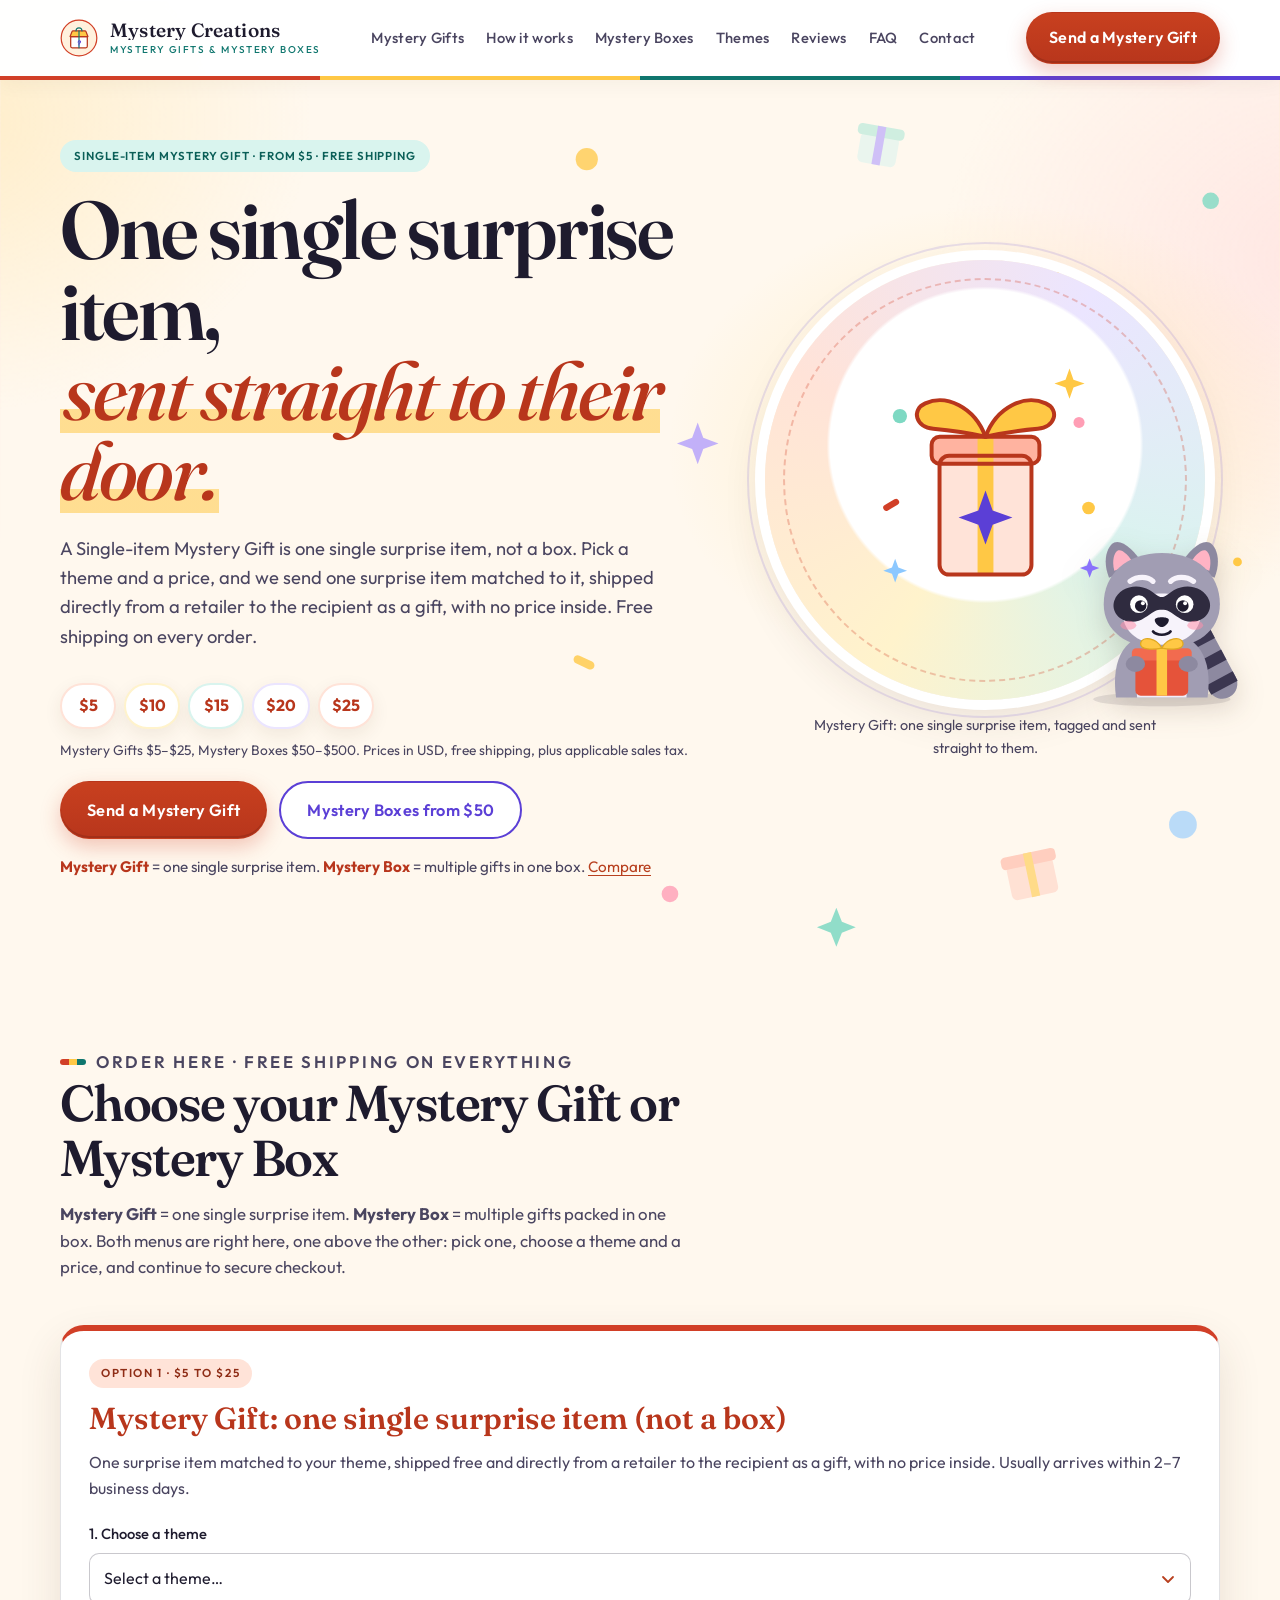
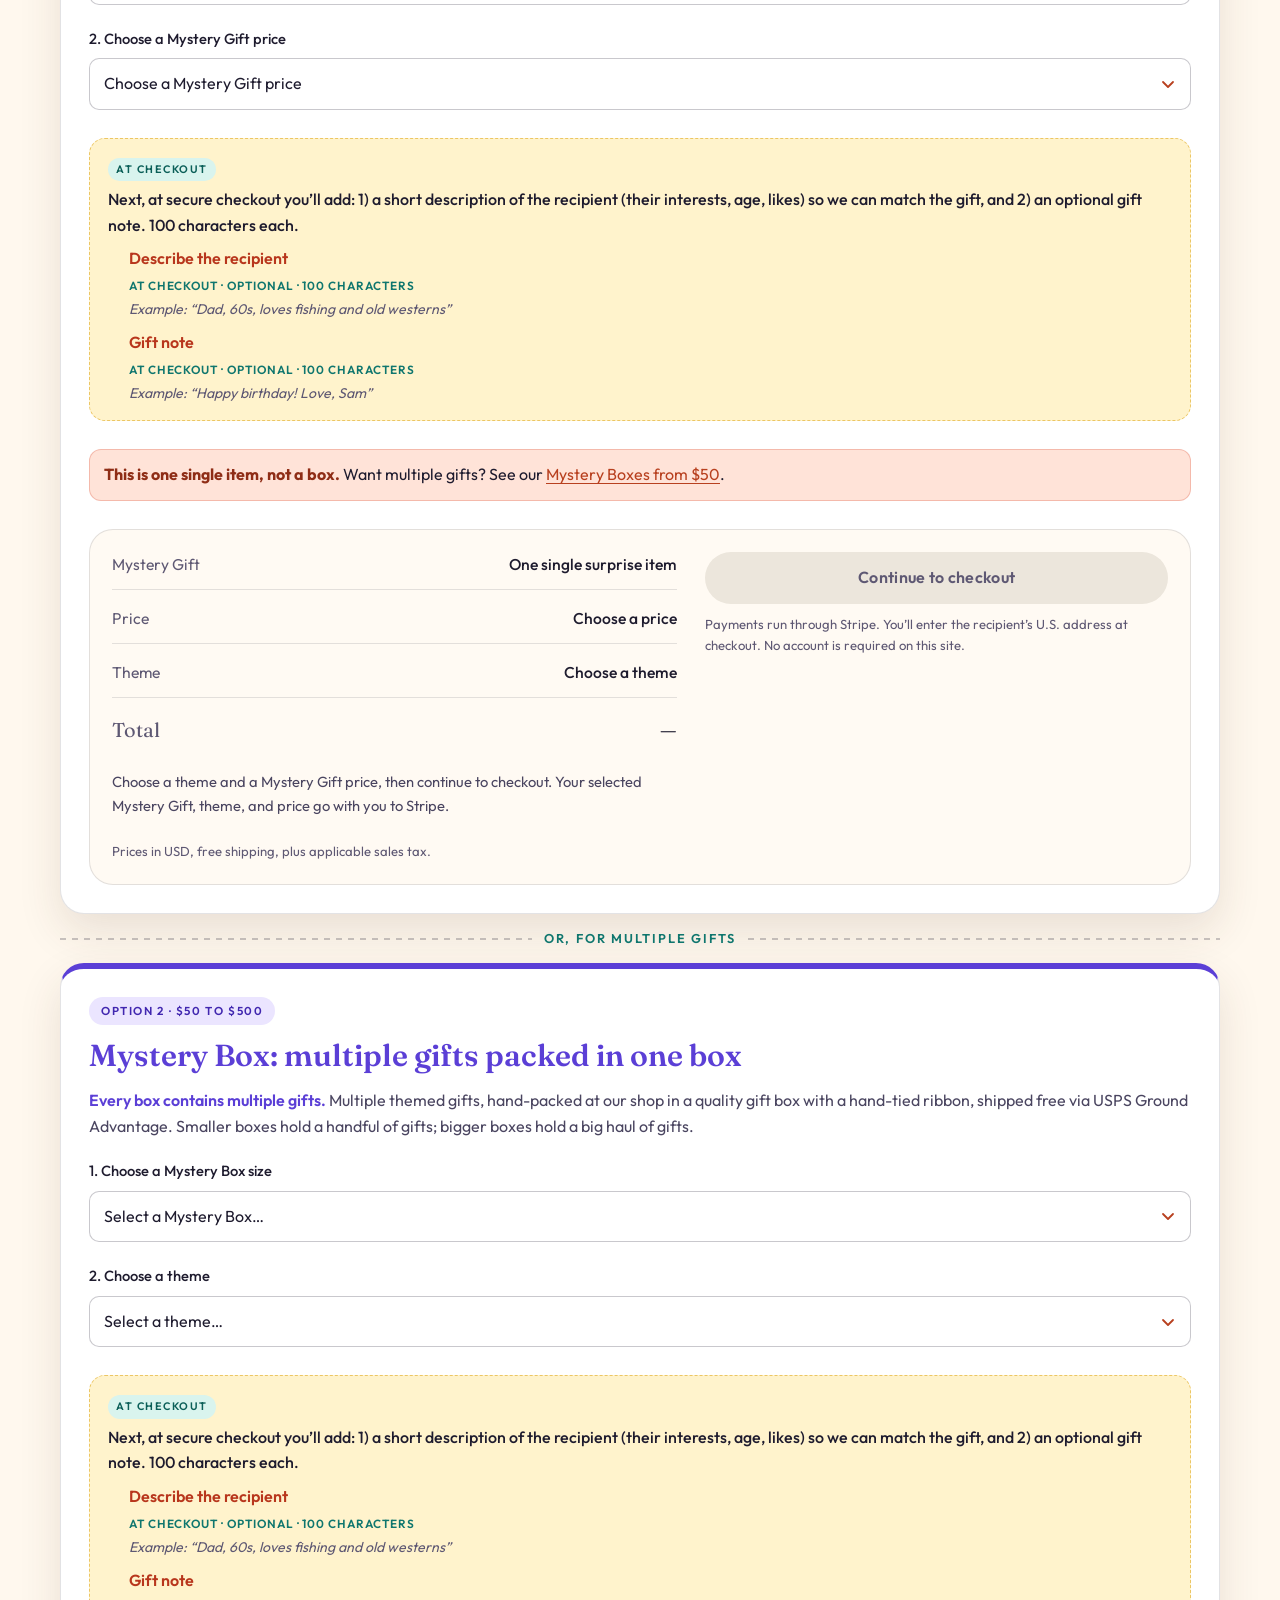
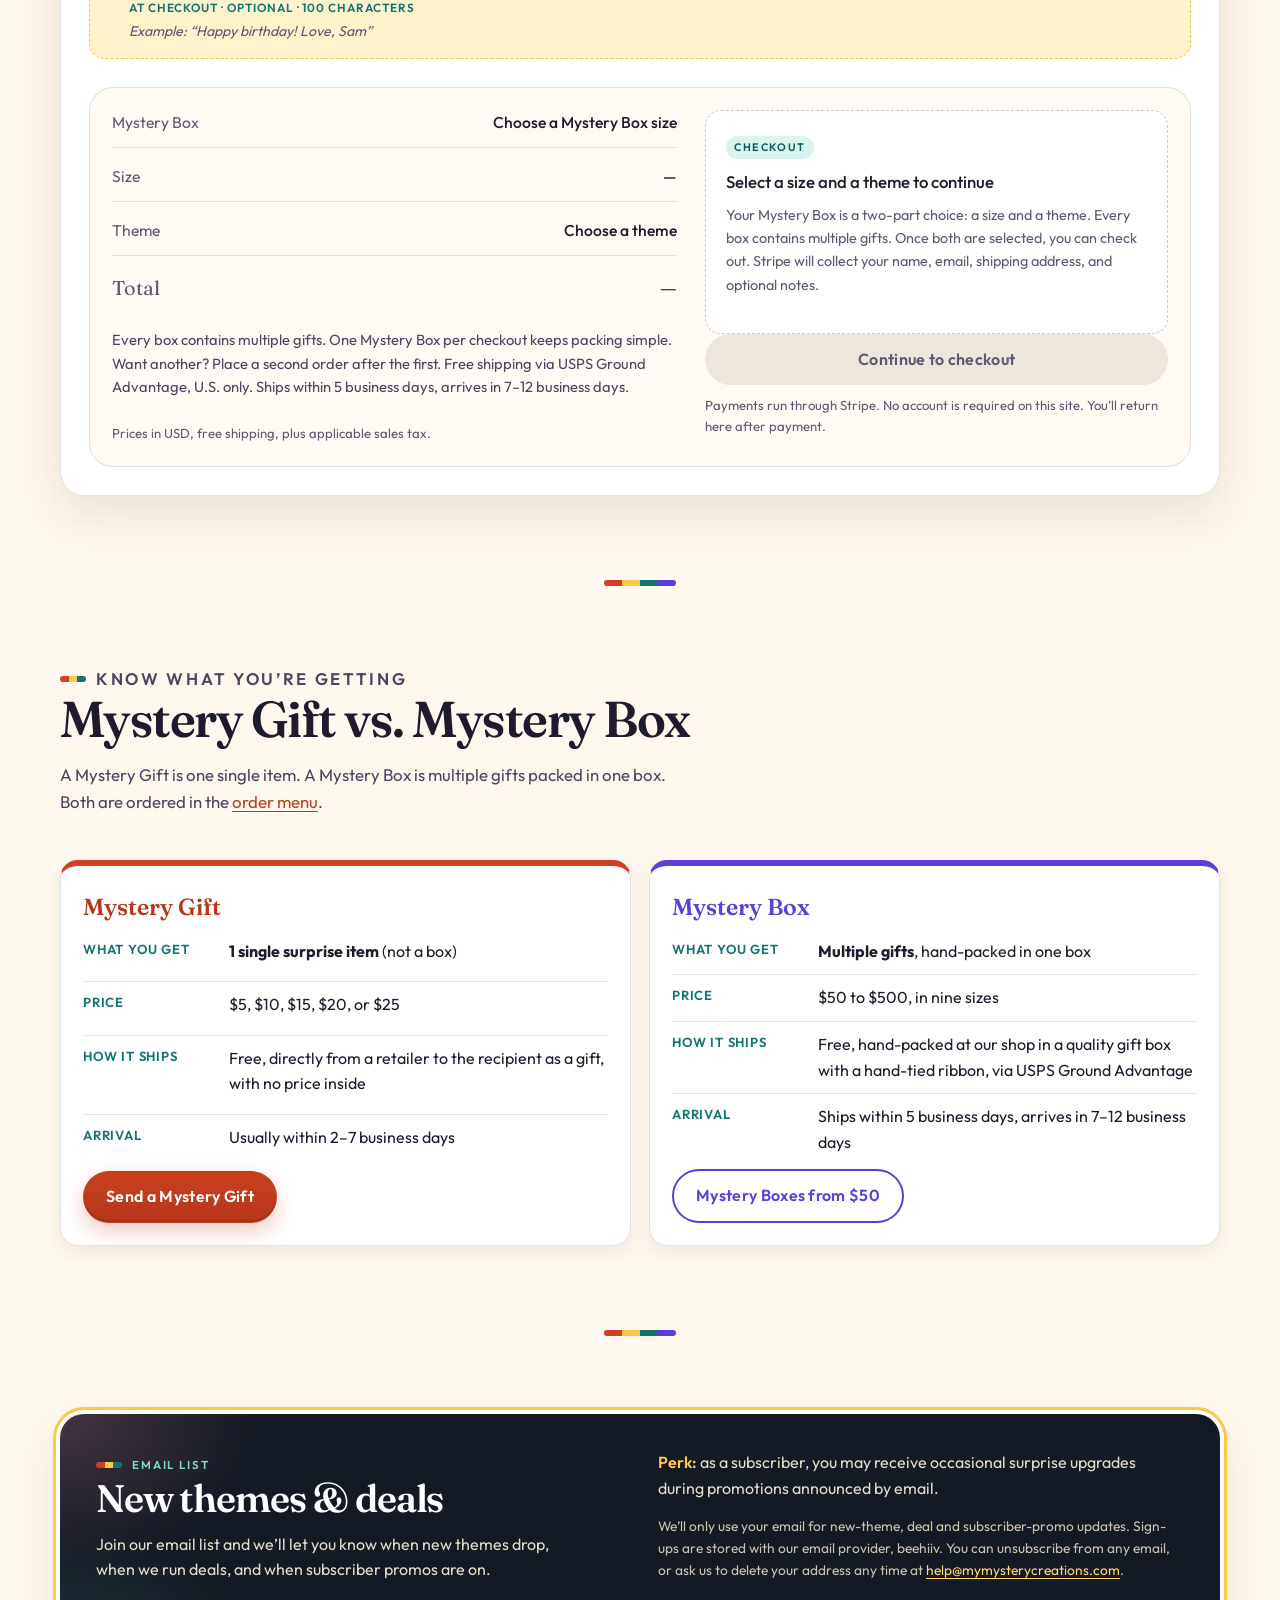
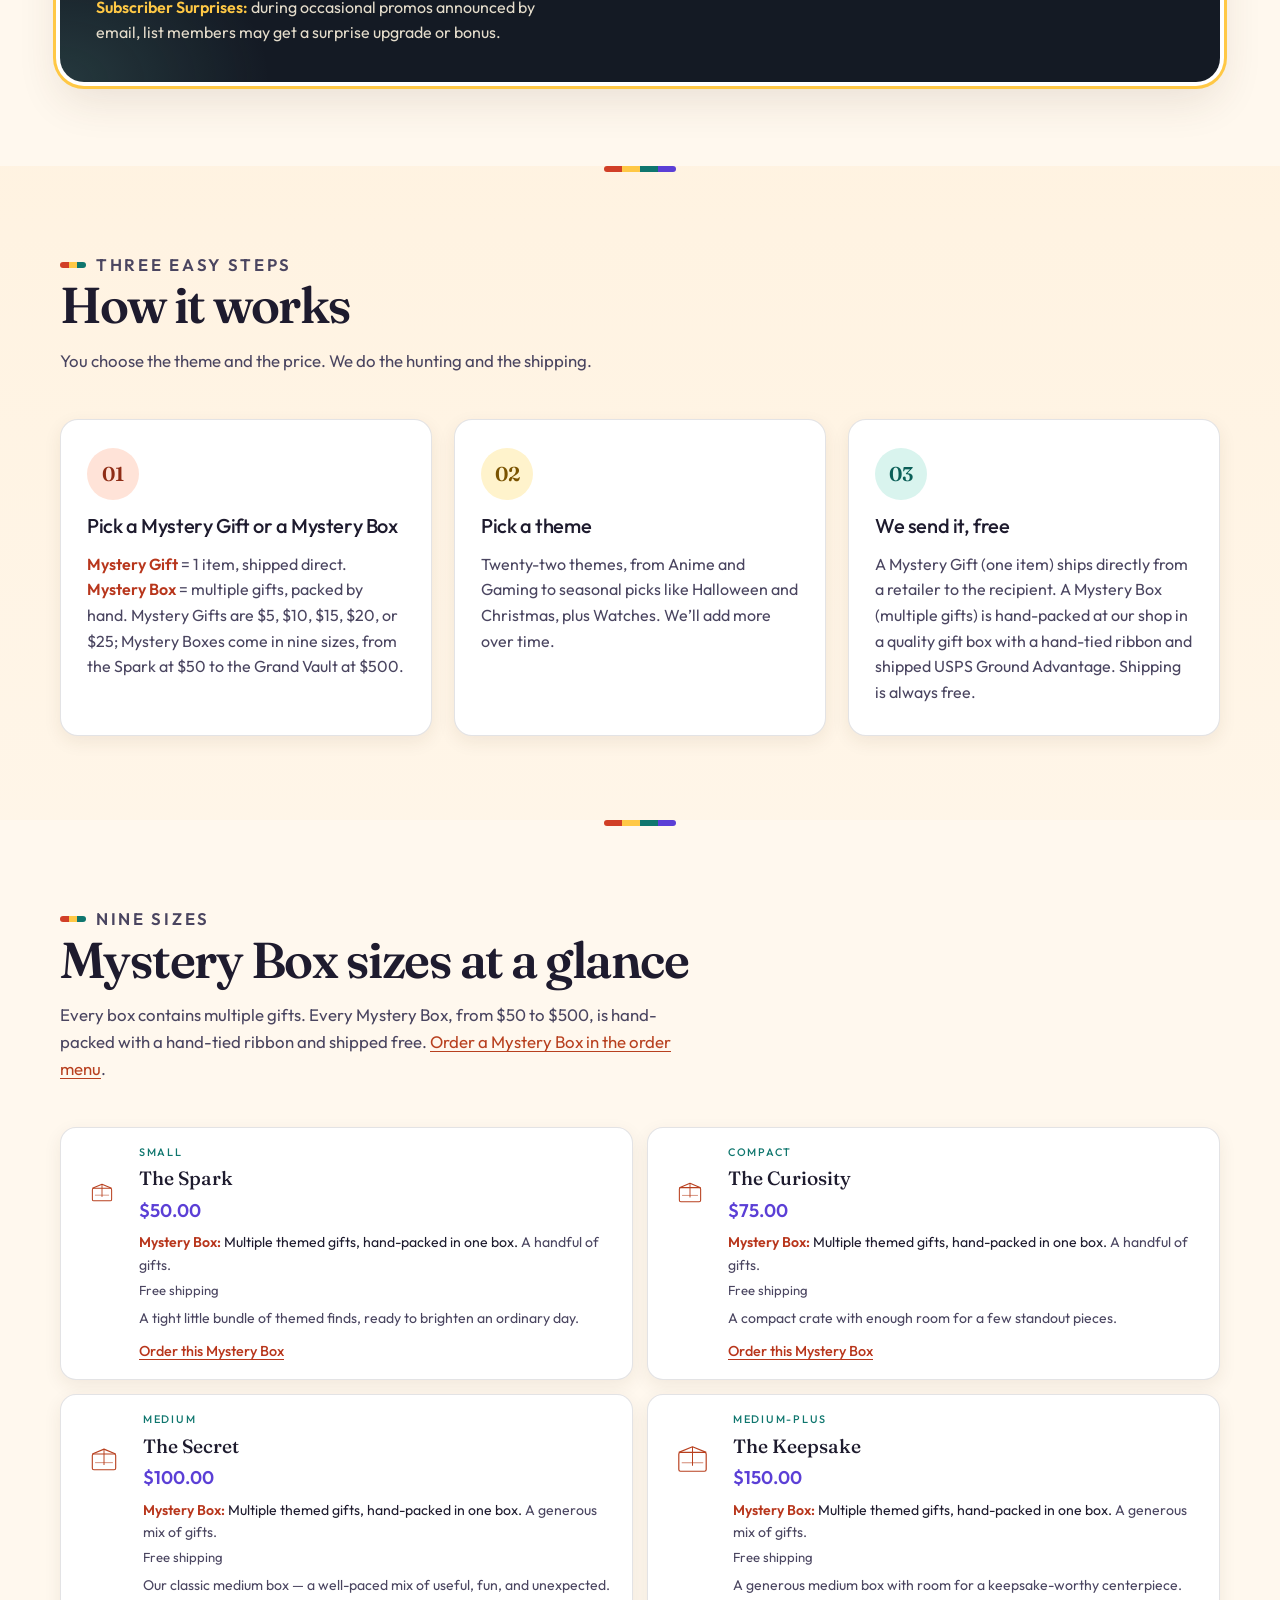
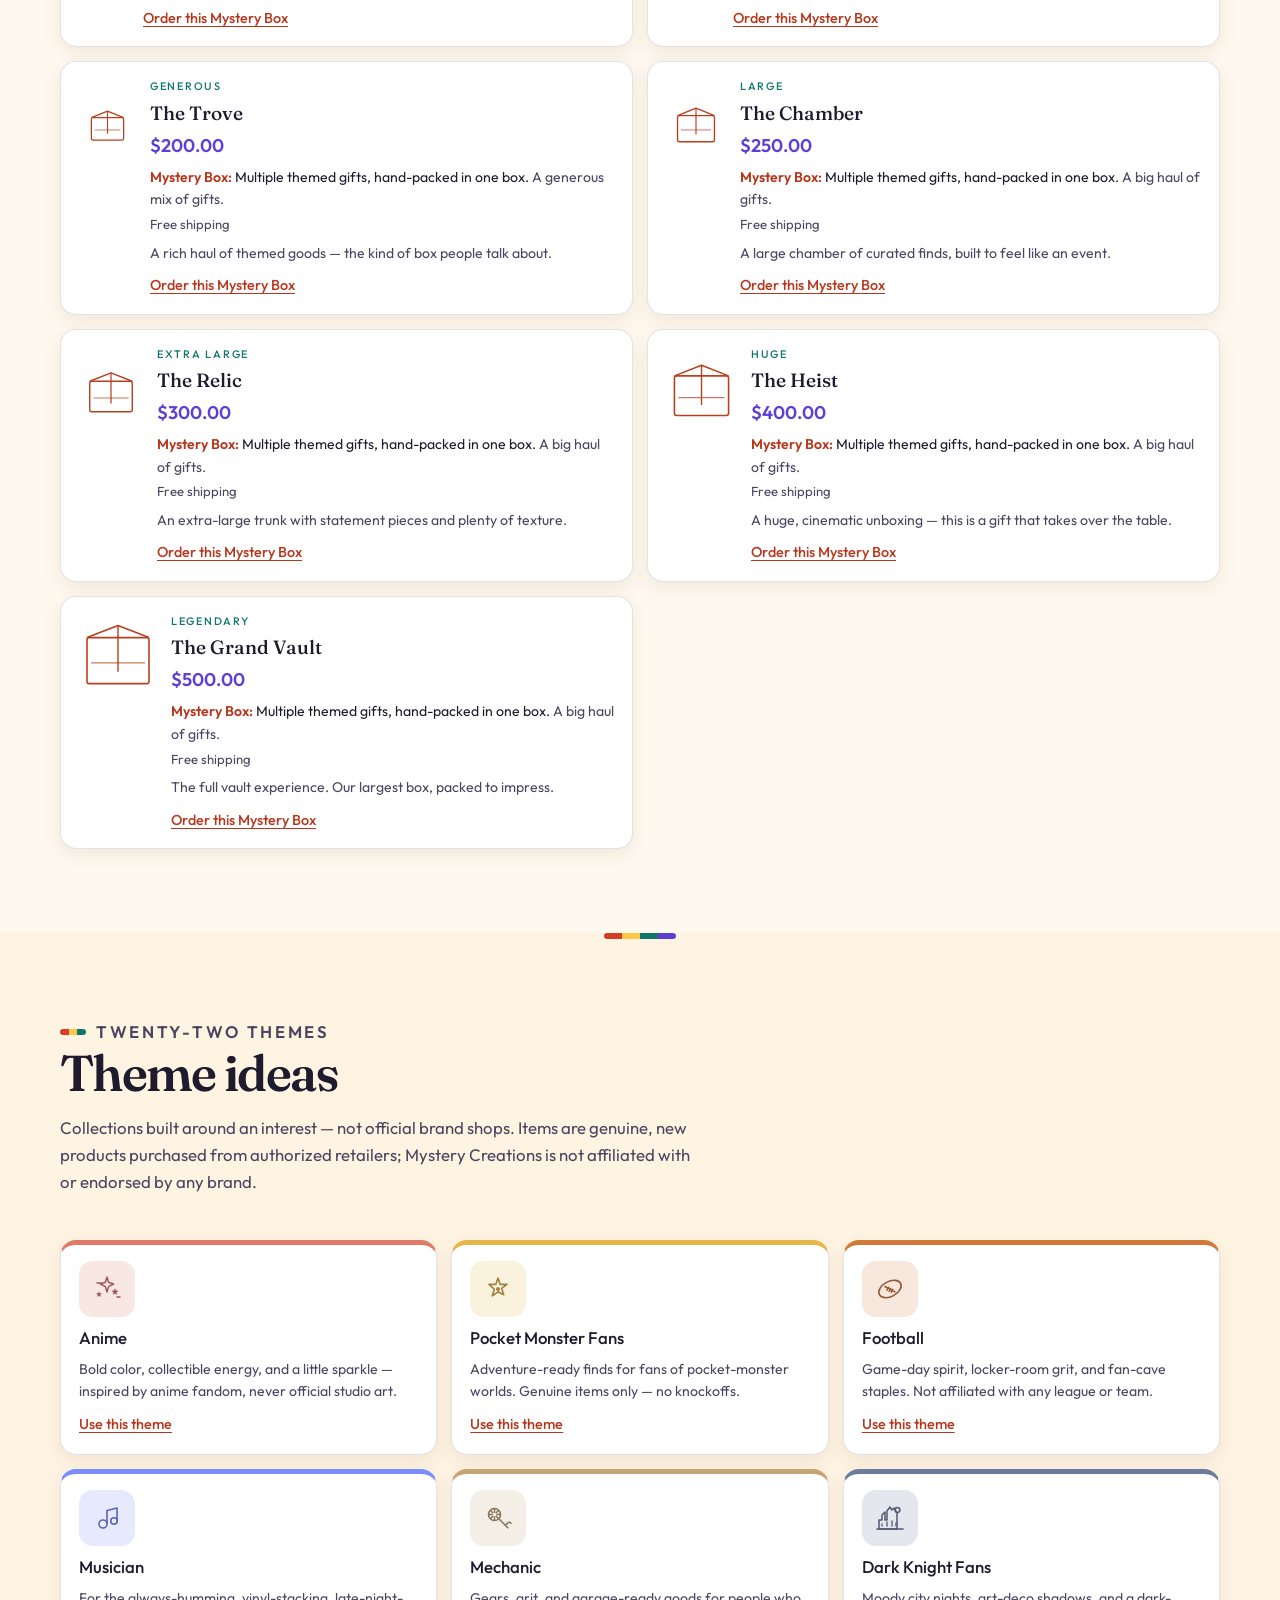
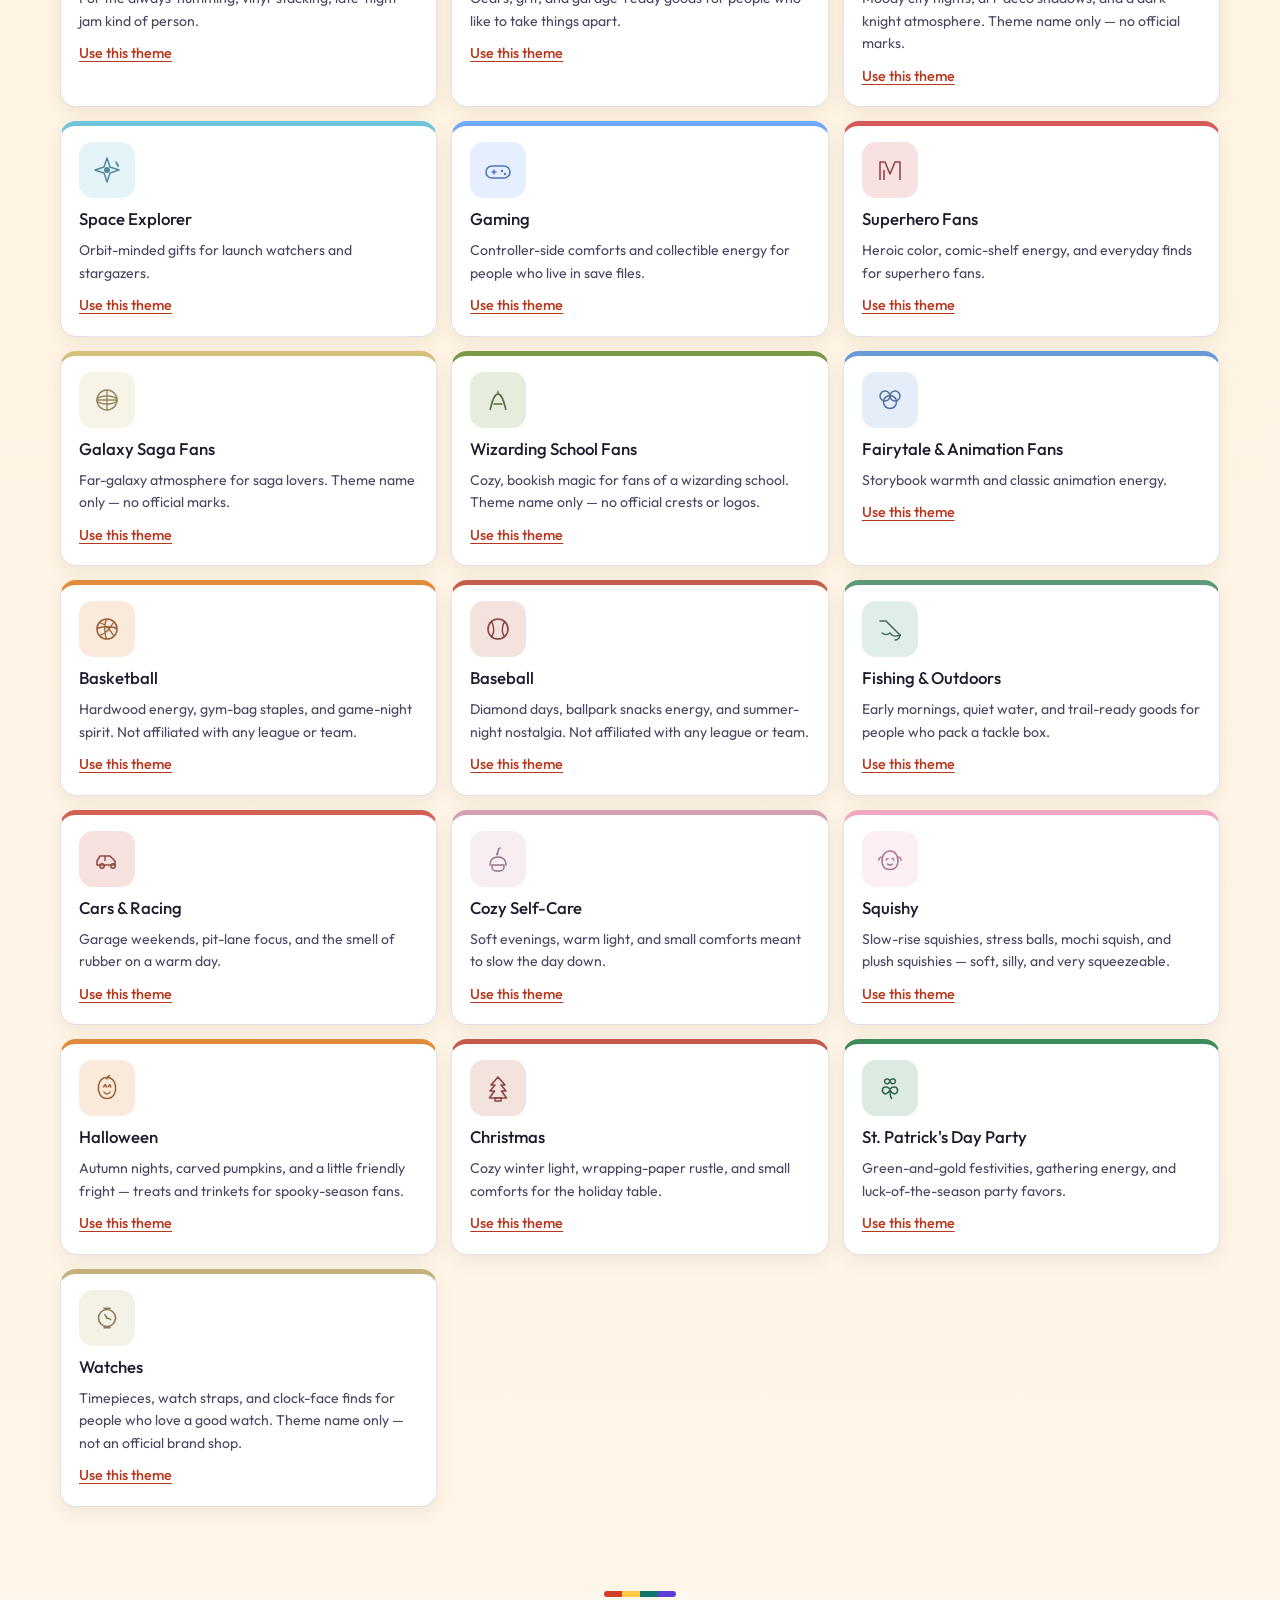
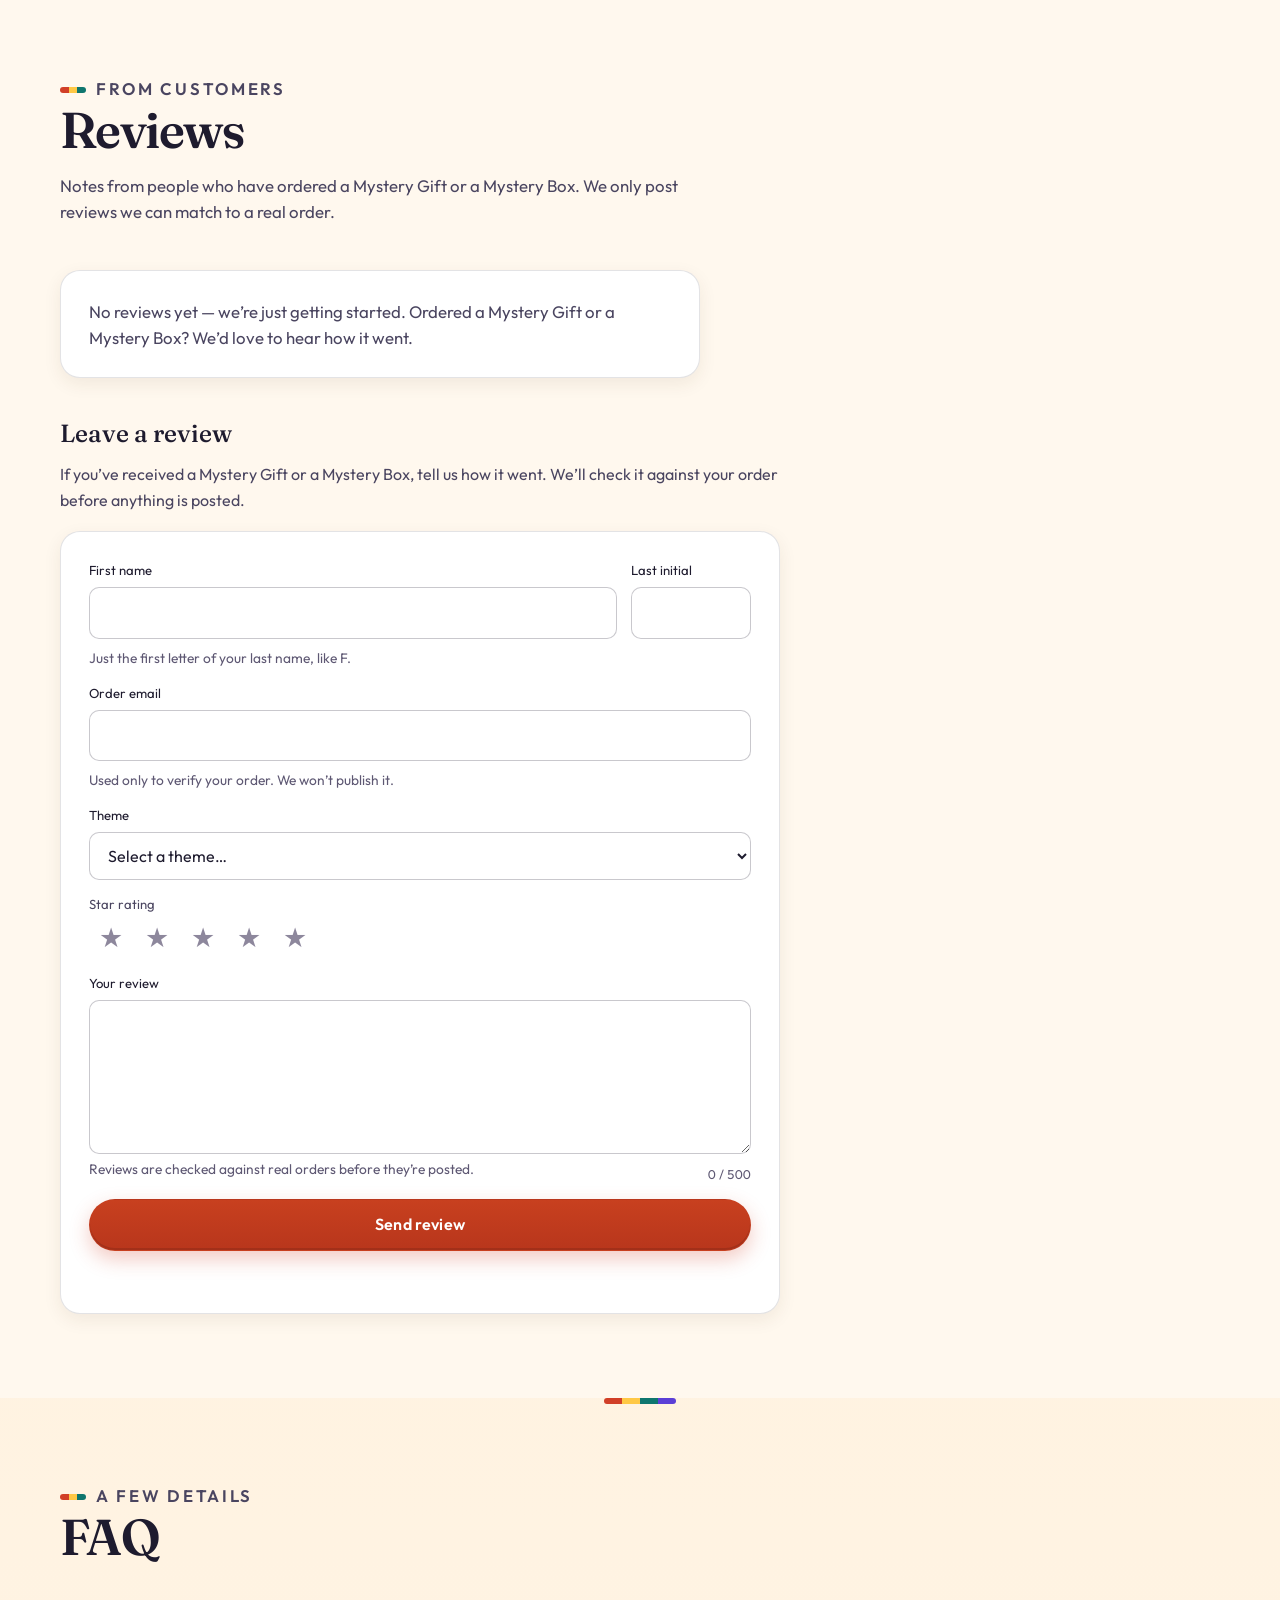
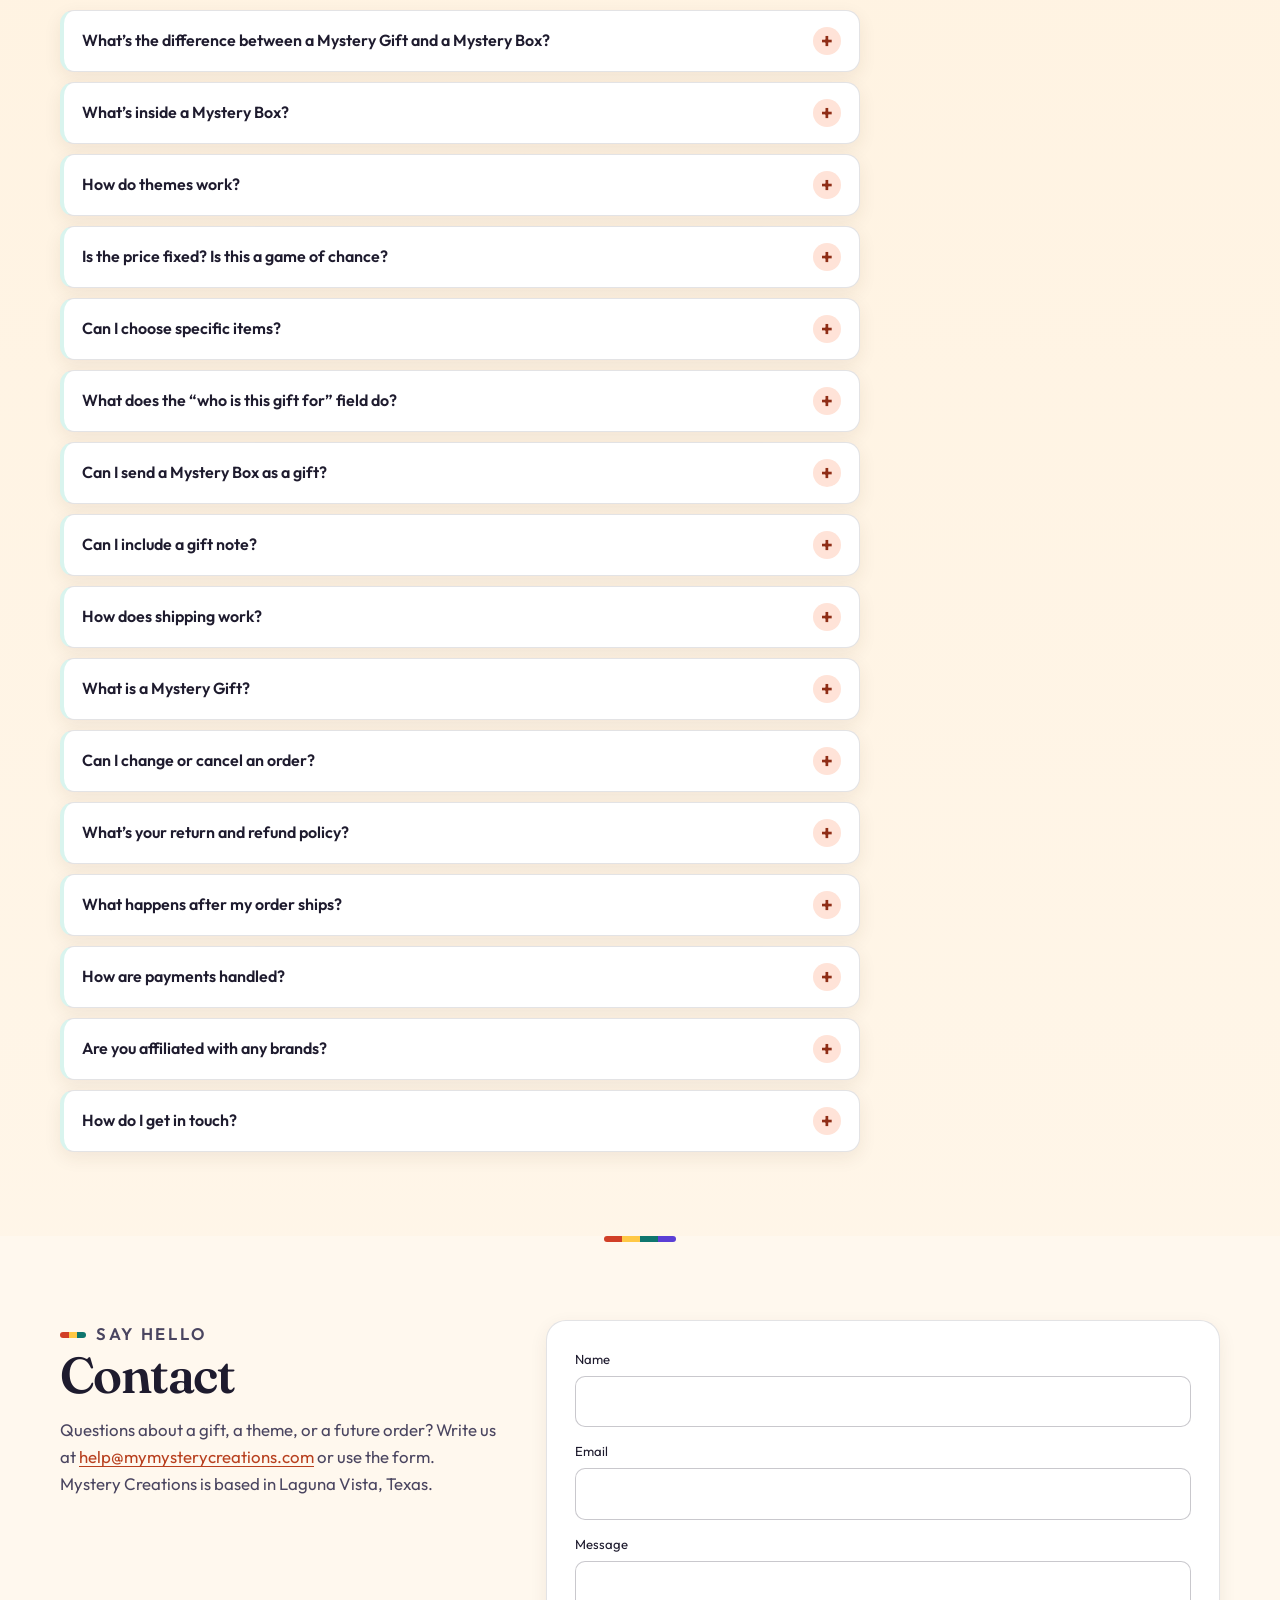
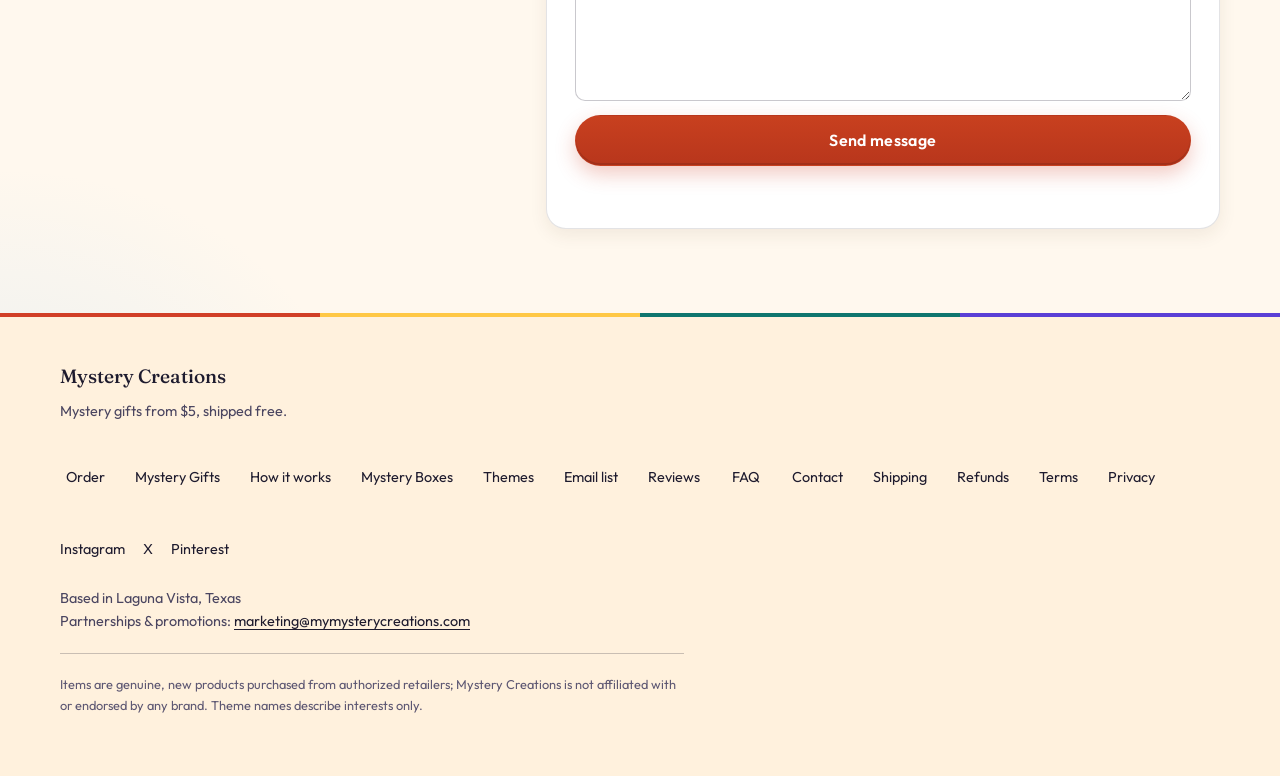
==== index.html @ e2d30a7e "v14: bright, friendly redesign Co-authored-by: OffWorldMechanic <OffWorldMechanic@users.noreply.gith" ====
<!DOCTYPE html>
<html lang="en" data-page-title="{name} — Mystery Gifts &amp; Themed Mystery Boxes">
<head>
  <meta charset="utf-8">
  <meta name="viewport" content="width=device-width, initial-scale=1, viewport-fit=cover">
  <meta name="theme-color" content="#fff8ee">
  <meta name="color-scheme" content="light">
  <meta name="apple-mobile-web-app-capable" content="yes">
  <meta name="apple-mobile-web-app-status-bar-style" content="default">
  <link rel="apple-touch-icon" href="img/apple-touch-icon.png">
  <link rel="canonical" href="https://mymysterycreations.com/">
  <title>Mystery Creations — Mystery Gifts &amp; Themed Mystery Boxes</title>
  <meta name="description" content="Mystery Gift from $5: one single surprise item (not a box), matched to a theme and shipped free, direct to the recipient, with no price inside. Mystery Boxes from $50 to $500: multiple gifts hand-packed in one box with a ribbon.">
  <meta property="og:type" content="website">
  <meta property="og:site_name" content="Mystery Creations">
  <meta property="og:title" content="Mystery Creations — Mystery Gifts &amp; Themed Mystery Boxes">
  <meta property="og:description" content="Mystery Gift from $5: one single surprise item (not a box), matched to a theme and shipped free, direct to the recipient, with no price inside. Mystery Boxes from $50 to $500: multiple gifts hand-packed in one box with a ribbon.">
  <meta property="og:url" content="https://mymysterycreations.com/">
  <meta property="og:image" content="https://mymysterycreations.com/img/og-image.png">
  <meta property="og:image:width" content="1200">
  <meta property="og:image:height" content="630">
  <meta property="og:image:alt" content="Mystery Creations — Mystery gifts from $5, free shipping">
  <meta name="twitter:card" content="summary_large_image">
  <meta name="twitter:title" content="Mystery Creations — Mystery Gifts &amp; Themed Mystery Boxes">
  <meta name="twitter:description" content="Mystery Gift from $5: one single surprise item (not a box), matched to a theme and shipped free, direct to the recipient, with no price inside. Mystery Boxes from $50 to $500: multiple gifts hand-packed in one box with a ribbon.">
  <meta name="twitter:image" content="https://mymysterycreations.com/img/og-image.png">
  <meta name="p:domain_verify" content="3d99e6885bec0b0fa13d048368ad25af"/>
  <link rel="icon" type="image/svg+xml" href="img/favicon.svg">
  <link rel="preconnect" href="https://fonts.googleapis.com">
  <link rel="preconnect" href="https://fonts.gstatic.com" crossorigin>
  <link href="https://fonts.googleapis.com/css2?family=Fraunces:ital,opsz,wght@0,9..144,400;0,9..144,500;0,9..144,600;1,9..144,450;1,9..144,500&family=Outfit:wght@300;400;500;600&display=swap" rel="stylesheet">
  <link rel="stylesheet" href="css/styles.css">
  <script src="js/config.js"></script>
  <script src="js/links.js"></script>
  <script src="js/reviews.js"></script>
  <script>
    (function () {
      var n = (window.STORE_CONFIG && STORE_CONFIG.name) || "Mystery Creations";
      document.title = n + " — Mystery Gifts & Themed Mystery Boxes";
    })();
  </script>
  <script type="application/ld+json">
{
  "@context": "https://schema.org",
  "@graph": [
    {
      "@type": [
        "Organization",
        "OnlineStore"
      ],
      "@id": "https://mymysterycreations.com/#store",
      "name": "Mystery Creations",
      "url": "https://mymysterycreations.com/",
      "email": "help@mymysterycreations.com",
      "image": "https://mymysterycreations.com/img/og-image.png",
      "logo": "https://mymysterycreations.com/img/apple-touch-icon.png",
      "description": "Mystery Gift from $5: one single surprise item (not a box), matched to a theme and shipped free, direct to the recipient, with no price inside. Mystery Boxes from $50 to $500: multiple gifts hand-packed in one box with a ribbon.",
      "sameAs": [
        "https://www.pinterest.com/mymysterycreations/",
        "https://www.instagram.com/beckywiththebox/",
        "https://x.com/BeckyWithTheBox"
      ],
      "address": {
        "@type": "PostalAddress",
        "addressLocality": "Laguna Vista",
        "addressRegion": "TX",
        "addressCountry": "US"
      }
    },
    {
      "@type": "FAQPage",
      "@id": "https://mymysterycreations.com/#faq-page",
      "url": "https://mymysterycreations.com/#faq",
      "mainEntity": [
        {
          "@type": "Question",
          "name": "What’s the difference between a Mystery Gift and a Mystery Box?",
          "acceptedAnswer": {
            "@type": "Answer",
            "text": "A Mystery Gift is one single surprise item, not a box. It costs $5, $10, $15, $20, or $25, ships free and directly from a retailer to the recipient as a gift with no price inside, and usually arrives within 2–7 business days. A Mystery Box contains multiple themed gifts, hand-packed in one box at our shop with a hand-tied ribbon. It costs $50 to $500, ships free via USPS Ground Advantage, ships within 5 business days, and arrives in 7–12 business days. If you want more than one item, choose a Mystery Box."
          }
        },
        {
          "@type": "Question",
          "name": "What’s inside a Mystery Box?",
          "acceptedAnswer": {
            "@type": "Answer",
            "text": "Multiple gifts. Every Mystery Box contains multiple themed gifts, chosen for the size and theme you pick and hand-packed in one box. Smaller boxes hold a handful of gifts; bigger boxes hold a big haul of gifts. Contents are a surprise and change from order to order. Photos and theme descriptions illustrate a mood; they don’t guarantee specific products, brands, or exact item counts. Each box contains only new, genuine items purchased from authorized retailers. We don’t publish packing lists in advance; that’s the fun of it."
          }
        },
        {
          "@type": "Question",
          "name": "How do themes work?",
          "acceptedAnswer": {
            "@type": "Answer",
            "text": "You choose a theme from the list when you build your box, and we select items that fit that interest. Theme names describe a mood or hobby — they are not official brand shops, and Mystery Creations is not affiliated with or endorsed by any brand. Items are genuine, new products purchased from authorized retailers."
          }
        },
        {
          "@type": "Question",
          "name": "Is the price fixed? Is this a game of chance?",
          "acceptedAnswer": {
            "@type": "Answer",
            "text": "Every Mystery Box and every Mystery Gift is a fixed price for the size or price and theme you choose. What you pay is what you get: a curated themed gift. Applicable sales tax is added at checkout where it applies. There are no random prizes, odds, chances, rarity tiers, sweepstakes, or resale, trade-in, or buyback programs."
          }
        },
        {
          "@type": "Question",
          "name": "Can I choose specific items?",
          "acceptedAnswer": {
            "@type": "Answer",
            "text": "No — every Mystery Gift and Mystery Box is a surprise. You choose the price or box size and the theme, and we do the rest. If you have an allergy or restriction, write us on the contact form and we’ll do our best to accommodate."
          }
        },
        {
          "@type": "Question",
          "name": "What does the “who is this gift for” field do?",
          "acceptedAnswer": {
            "@type": "Answer",
            "text": "At checkout you can optionally tell us a little about who the Mystery Gift or Mystery Box is for. We’ll use it as a guide, but we can’t guarantee specific requests, brands, or items, and we aren’t obligated to fulfill every ask. That field is a non-binding guide, as described in our terms."
          }
        },
        {
          "@type": "Question",
          "name": "Can I send a Mystery Box as a gift?",
          "acceptedAnswer": {
            "@type": "Answer",
            "text": "Yes. At checkout, enter the recipient’s U.S. shipping address so the Mystery Box goes to them. You can add an optional gift note (up to 100 characters) to tuck in the box, and optionally tell us a little about who it’s for so we can use that as a guide when we pack it."
          }
        },
        {
          "@type": "Question",
          "name": "Can I include a gift note?",
          "acceptedAnswer": {
            "@type": "Answer",
            "text": "Yes. At checkout you can add an optional gift note (up to 100 characters). For a Mystery Box, we tuck it in the box. For a Mystery Gift, we pass it to the retailer that ships the item and it is included when the retailer supports gift messages. You can also add an optional note about who it’s for; that note is a guide only, and we can’t guarantee specific requests or items."
          }
        },
        {
          "@type": "Question",
          "name": "How does shipping work?",
          "acceptedAnswer": {
            "@type": "Answer",
            "text": "Shipping is free on every order, within the United States only. Mystery Gifts (one single item) ship directly from a retailer to the recipient as a gift, with no price inside, and a gift usually arrives within 2–7 business days. Mystery Boxes (multiple gifts) are hand-packed at our shop in a quality gift box with a hand-tied ribbon and shipped via USPS Ground Advantage. Ships within 5 business days, arrives in 7–12 business days. Tracking is emailed to you when the box is on its way. Please enter a complete, accurate U.S. shipping address at checkout. Full details are in our shipping terms."
          }
        },
        {
          "@type": "Question",
          "name": "What is a Mystery Gift?",
          "acceptedAnswer": {
            "@type": "Answer",
            "text": "A Mystery Gift is one single surprise item, not a box, matched to the theme you pick, at $5, $10, $15, $20, or $25. It ships directly from a retailer to the recipient as a gift, with no price inside, and gift wrap when available. Shipping is free, and it usually arrives within 2–7 business days. A Mystery Gift is a single item, not a Mystery Box. Want multiple gifts? Choose a Mystery Box from $50."
          }
        },
        {
          "@type": "Question",
          "name": "Can I change or cancel an order?",
          "acceptedAnswer": {
            "@type": "Answer",
            "text": "You may cancel for a full refund any time before your order ships. To cancel, email help@mymysterycreations.com from the address you ordered with and say cancel. Mystery Gifts are ordered from the retailer quickly, so write us right away. Once an order has shipped, it can no longer be cancelled, and all sales are final."
          }
        },
        {
          "@type": "Question",
          "name": "What’s your return and refund policy?",
          "acceptedAnswer": {
            "@type": "Answer",
            "text": "Because every Mystery Gift and Mystery Box is a surprise, there are no returns or exchanges. You may cancel for a full refund any time before your order ships. To cancel, email help@mymysterycreations.com from the address you ordered with and say cancel. Once an order has shipped, it can no longer be cancelled, and all sales are final. We’ll email tracking as soon as it ships. Refunds for cancelled orders go back to the original payment method. The full policy is in our refund terms."
          }
        },
        {
          "@type": "Question",
          "name": "What happens after my order ships?",
          "acceptedAnswer": {
            "@type": "Answer",
            "text": "Once an order has shipped, it can no longer be cancelled, and all sales are final. Because every Mystery Gift and Mystery Box is a surprise, there are no returns or exchanges. We’ll email tracking as soon as it ships."
          }
        },
        {
          "@type": "Question",
          "name": "How are payments handled?",
          "acceptedAnswer": {
            "@type": "Answer",
            "text": "Payments are processed securely by Stripe. We never see or store your card number. You’ll pay the fixed price for the box or gift you chose, plus applicable sales tax at checkout where it applies, and shipping is always free. After payment, Stripe emails a receipt, and you’ll return to our thank-you page."
          }
        },
        {
          "@type": "Question",
          "name": "Are you affiliated with any brands?",
          "acceptedAnswer": {
            "@type": "Answer",
            "text": "No. Theme names describe interests only. Items are genuine, new products purchased from authorized retailers; Mystery Creations is not affiliated with or endorsed by any brand."
          }
        },
        {
          "@type": "Question",
          "name": "How do I get in touch?",
          "acceptedAnswer": {
            "@type": "Answer",
            "text": "Write us at help@mymysterycreations.com or use the contact form on this page. We also use that address for questions about an order, a return, or a review. We’re based in Laguna Vista, Texas."
          }
        }
      ]
    },
    {
      "@type": "Product",
      "@id": "https://mymysterycreations.com/#mystery-gift",
      "name": "Single-item Mystery Gift",
      "description": "Mystery Gift: one single surprise item (not a box), matched to your chosen theme, shipped directly from a retailer to the recipient as a gift with no price inside. Free shipping.",
      "brand": {
        "@type": "Brand",
        "name": "Mystery Creations"
      },
      "image": "https://mymysterycreations.com/img/og-image.png",
      "url": "https://mymysterycreations.com/#gifts",
      "sku": "mystery-gift",
      "offers": [
        {
          "@type": "Offer",
          "sku": "gift-5",
          "name": "$5 Single-item Mystery Gift (one item)",
          "url": "https://mymysterycreations.com/#gifts",
          "priceCurrency": "USD",
          "price": "5",
          "availability": "https://schema.org/InStock",
          "shippingDetails": {
            "@type": "OfferShippingDetails",
            "shippingRate": {
              "@type": "MonetaryAmount",
              "value": "0",
              "currency": "USD"
            },
            "shippingDestination": {
              "@type": "DefinedRegion",
              "addressCountry": "US"
            }
          }
        },
        {
          "@type": "Offer",
          "sku": "gift-10",
          "name": "$10 Single-item Mystery Gift (one item)",
          "url": "https://mymysterycreations.com/#gifts",
          "priceCurrency": "USD",
          "price": "10",
          "availability": "https://schema.org/InStock",
          "shippingDetails": {
            "@type": "OfferShippingDetails",
            "shippingRate": {
              "@type": "MonetaryAmount",
              "value": "0",
              "currency": "USD"
            },
            "shippingDestination": {
              "@type": "DefinedRegion",
              "addressCountry": "US"
            }
          }
        },
        {
          "@type": "Offer",
          "sku": "gift-15",
          "name": "$15 Single-item Mystery Gift (one item)",
          "url": "https://mymysterycreations.com/#gifts",
          "priceCurrency": "USD",
          "price": "15",
          "availability": "https://schema.org/InStock",
          "shippingDetails": {
            "@type": "OfferShippingDetails",
            "shippingRate": {
              "@type": "MonetaryAmount",
              "value": "0",
              "currency": "USD"
            },
            "shippingDestination": {
              "@type": "DefinedRegion",
              "addressCountry": "US"
            }
          }
        },
        {
          "@type": "Offer",
          "sku": "gift-20",
          "name": "$20 Single-item Mystery Gift (one item)",
          "url": "https://mymysterycreations.com/#gifts",
          "priceCurrency": "USD",
          "price": "20",
          "availability": "https://schema.org/InStock",
          "shippingDetails": {
            "@type": "OfferShippingDetails",
            "shippingRate": {
              "@type": "MonetaryAmount",
              "value": "0",
              "currency": "USD"
            },
            "shippingDestination": {
              "@type": "DefinedRegion",
              "addressCountry": "US"
            }
          }
        },
        {
          "@type": "Offer",
          "sku": "gift-25",
          "name": "$25 Single-item Mystery Gift (one item)",
          "url": "https://mymysterycreations.com/#gifts",
          "priceCurrency": "USD",
          "price": "25",
          "availability": "https://schema.org/InStock",
          "shippingDetails": {
            "@type": "OfferShippingDetails",
            "shippingRate": {
              "@type": "MonetaryAmount",
              "value": "0",
              "currency": "USD"
            },
            "shippingDestination": {
              "@type": "DefinedRegion",
              "addressCountry": "US"
            }
          }
        }
      ]
    },
    {
      "@type": "Product",
      "@id": "https://mymysterycreations.com/#box-spark",
      "name": "The Spark Mystery Box",
      "description": "Mystery Box: multiple themed gifts, hand-packed in one box. A handful of gifts. A tight little bundle of themed finds, ready to brighten an ordinary day. Hand-tied ribbon; free shipping.",
      "brand": {
        "@type": "Brand",
        "name": "Mystery Creations"
      },
      "image": "https://mymysterycreations.com/img/og-image.png",
      "url": "https://mymysterycreations.com/#box-order",
      "sku": "spark",
      "offers": {
        "@type": "Offer",
        "url": "https://mymysterycreations.com/#box-order",
        "priceCurrency": "USD",
        "price": "50",
        "availability": "https://schema.org/InStock",
        "shippingDetails": {
          "@type": "OfferShippingDetails",
          "shippingRate": {
            "@type": "MonetaryAmount",
            "value": "0",
            "currency": "USD"
          },
          "shippingDestination": {
            "@type": "DefinedRegion",
            "addressCountry": "US"
          }
        }
      }
    },
    {
      "@type": "Product",
      "@id": "https://mymysterycreations.com/#box-curiosity",
      "name": "The Curiosity Mystery Box",
      "description": "Mystery Box: multiple themed gifts, hand-packed in one box. A handful of gifts. A compact crate with enough room for a few standout pieces. Hand-tied ribbon; free shipping.",
      "brand": {
        "@type": "Brand",
        "name": "Mystery Creations"
      },
      "image": "https://mymysterycreations.com/img/og-image.png",
      "url": "https://mymysterycreations.com/#box-order",
      "sku": "curiosity",
      "offers": {
        "@type": "Offer",
        "url": "https://mymysterycreations.com/#box-order",
        "priceCurrency": "USD",
        "price": "75",
        "availability": "https://schema.org/InStock",
        "shippingDetails": {
          "@type": "OfferShippingDetails",
          "shippingRate": {
            "@type": "MonetaryAmount",
            "value": "0",
            "currency": "USD"
          },
          "shippingDestination": {
            "@type": "DefinedRegion",
            "addressCountry": "US"
          }
        }
      }
    },
    {
      "@type": "Product",
      "@id": "https://mymysterycreations.com/#box-secret",
      "name": "The Secret Mystery Box",
      "description": "Mystery Box: multiple themed gifts, hand-packed in one box. A generous mix of gifts. Our classic medium box — a well-paced mix of useful, fun, and unexpected. Hand-tied ribbon; free shipping.",
      "brand": {
        "@type": "Brand",
        "name": "Mystery Creations"
      },
      "image": "https://mymysterycreations.com/img/og-image.png",
      "url": "https://mymysterycreations.com/#box-order",
      "sku": "secret",
      "offers": {
        "@type": "Offer",
        "url": "https://mymysterycreations.com/#box-order",
        "priceCurrency": "USD",
        "price": "100",
        "availability": "https://schema.org/InStock",
        "shippingDetails": {
          "@type": "OfferShippingDetails",
          "shippingRate": {
            "@type": "MonetaryAmount",
            "value": "0",
            "currency": "USD"
          },
          "shippingDestination": {
            "@type": "DefinedRegion",
            "addressCountry": "US"
          }
        }
      }
    },
    {
      "@type": "Product",
      "@id": "https://mymysterycreations.com/#box-keepsake",
      "name": "The Keepsake Mystery Box",
      "description": "Mystery Box: multiple themed gifts, hand-packed in one box. A generous mix of gifts. A generous medium box with room for a keepsake-worthy centerpiece. Hand-tied ribbon; free shipping.",
      "brand": {
        "@type": "Brand",
        "name": "Mystery Creations"
      },
      "image": "https://mymysterycreations.com/img/og-image.png",
      "url": "https://mymysterycreations.com/#box-order",
      "sku": "keepsake",
      "offers": {
        "@type": "Offer",
        "url": "https://mymysterycreations.com/#box-order",
        "priceCurrency": "USD",
        "price": "150",
        "availability": "https://schema.org/InStock",
        "shippingDetails": {
          "@type": "OfferShippingDetails",
          "shippingRate": {
            "@type": "MonetaryAmount",
            "value": "0",
            "currency": "USD"
          },
          "shippingDestination": {
            "@type": "DefinedRegion",
            "addressCountry": "US"
          }
        }
      }
    },
    {
      "@type": "Product",
      "@id": "https://mymysterycreations.com/#box-trove",
      "name": "The Trove Mystery Box",
      "description": "Mystery Box: multiple themed gifts, hand-packed in one box. A generous mix of gifts. A rich haul of themed goods — the kind of box people talk about. Hand-tied ribbon; free shipping.",
      "brand": {
        "@type": "Brand",
        "name": "Mystery Creations"
      },
      "image": "https://mymysterycreations.com/img/og-image.png",
      "url": "https://mymysterycreations.com/#box-order",
      "sku": "trove",
      "offers": {
        "@type": "Offer",
        "url": "https://mymysterycreations.com/#box-order",
        "priceCurrency": "USD",
        "price": "200",
        "availability": "https://schema.org/InStock",
        "shippingDetails": {
          "@type": "OfferShippingDetails",
          "shippingRate": {
            "@type": "MonetaryAmount",
            "value": "0",
            "currency": "USD"
          },
          "shippingDestination": {
            "@type": "DefinedRegion",
            "addressCountry": "US"
          }
        }
      }
    },
    {
      "@type": "Product",
      "@id": "https://mymysterycreations.com/#box-chamber",
      "name": "The Chamber Mystery Box",
      "description": "Mystery Box: multiple themed gifts, hand-packed in one box. A big haul of gifts. A large chamber of curated finds, built to feel like an event. Hand-tied ribbon; free shipping.",
      "brand": {
        "@type": "Brand",
        "name": "Mystery Creations"
      },
      "image": "https://mymysterycreations.com/img/og-image.png",
      "url": "https://mymysterycreations.com/#box-order",
      "sku": "chamber",
      "offers": {
        "@type": "Offer",
        "url": "https://mymysterycreations.com/#box-order",
        "priceCurrency": "USD",
        "price": "250",
        "availability": "https://schema.org/InStock",
        "shippingDetails": {
          "@type": "OfferShippingDetails",
          "shippingRate": {
            "@type": "MonetaryAmount",
            "value": "0",
            "currency": "USD"
          },
          "shippingDestination": {
            "@type": "DefinedRegion",
            "addressCountry": "US"
          }
        }
      }
    },
    {
      "@type": "Product",
      "@id": "https://mymysterycreations.com/#box-relic",
      "name": "The Relic Mystery Box",
      "description": "Mystery Box: multiple themed gifts, hand-packed in one box. A big haul of gifts. An extra-large trunk with statement pieces and plenty of texture. Hand-tied ribbon; free shipping.",
      "brand": {
        "@type": "Brand",
        "name": "Mystery Creations"
      },
      "image": "https://mymysterycreations.com/img/og-image.png",
      "url": "https://mymysterycreations.com/#box-order",
      "sku": "relic",
      "offers": {
        "@type": "Offer",
        "url": "https://mymysterycreations.com/#box-order",
        "priceCurrency": "USD",
        "price": "300",
        "availability": "https://schema.org/InStock",
        "shippingDetails": {
          "@type": "OfferShippingDetails",
          "shippingRate": {
            "@type": "MonetaryAmount",
            "value": "0",
            "currency": "USD"
          },
          "shippingDestination": {
            "@type": "DefinedRegion",
            "addressCountry": "US"
          }
        }
      }
    },
    {
      "@type": "Product",
      "@id": "https://mymysterycreations.com/#box-heist",
      "name": "The Heist Mystery Box",
      "description": "Mystery Box: multiple themed gifts, hand-packed in one box. A big haul of gifts. A huge, cinematic unboxing — this is a gift that takes over the table. Hand-tied ribbon; free shipping.",
      "brand": {
        "@type": "Brand",
        "name": "Mystery Creations"
      },
      "image": "https://mymysterycreations.com/img/og-image.png",
      "url": "https://mymysterycreations.com/#box-order",
      "sku": "heist",
      "offers": {
        "@type": "Offer",
        "url": "https://mymysterycreations.com/#box-order",
        "priceCurrency": "USD",
        "price": "400",
        "availability": "https://schema.org/InStock",
        "shippingDetails": {
          "@type": "OfferShippingDetails",
          "shippingRate": {
            "@type": "MonetaryAmount",
            "value": "0",
            "currency": "USD"
          },
          "shippingDestination": {
            "@type": "DefinedRegion",
            "addressCountry": "US"
          }
        }
      }
    },
    {
      "@type": "Product",
      "@id": "https://mymysterycreations.com/#box-grand-vault",
      "name": "The Grand Vault Mystery Box",
      "description": "Mystery Box: multiple themed gifts, hand-packed in one box. A big haul of gifts. The full vault experience. Our largest box, packed to impress. Hand-tied ribbon; free shipping.",
      "brand": {
        "@type": "Brand",
        "name": "Mystery Creations"
      },
      "image": "https://mymysterycreations.com/img/og-image.png",
      "url": "https://mymysterycreations.com/#box-order",
      "sku": "grand-vault",
      "offers": {
        "@type": "Offer",
        "url": "https://mymysterycreations.com/#box-order",
        "priceCurrency": "USD",
        "price": "500",
        "availability": "https://schema.org/InStock",
        "shippingDetails": {
          "@type": "OfferShippingDetails",
          "shippingRate": {
            "@type": "MonetaryAmount",
            "value": "0",
            "currency": "USD"
          },
          "shippingDestination": {
            "@type": "DefinedRegion",
            "addressCountry": "US"
          }
        }
      }
    }
  ]
}
  </script>
</head>
<body>
  <a class="skip-link" href="#main">Skip to content</a>

  <header class="site-header">
    <div class="wrap header-inner">
      <a class="wordmark" href="index.html" aria-label="Mystery Creations home">
        <img class="monogram" src="img/monogram.svg" width="38" height="38" alt="">
        <span class="wordmark-text">
          <strong data-store-name>Mystery Creations</strong>
          <span class="wordmark-sub">Mystery Gifts &amp; Mystery Boxes</span>
        </span>
      </a>
      <button class="nav-toggle" id="nav-toggle" type="button" aria-expanded="false" aria-controls="site-nav" aria-label="Open menu">
        <svg viewBox="0 0 24 24" fill="none" stroke="currentColor" stroke-width="1.8" aria-hidden="true">
          <path d="M4 7h16M4 12h16M4 17h16" stroke-linecap="round"/>
        </svg>
      </button>
      <nav class="nav" id="site-nav" aria-label="Primary">
        <a href="#gifts">Mystery Gifts</a>
        <a href="#how">How it works</a>
        <a href="#box-order">Mystery Boxes</a>
        <a href="#themes">Themes</a>
        <a href="#reviews">Reviews</a>
        <a href="#faq">FAQ</a>
        <a href="#contact">Contact</a>
      </nav>
      <div class="header-cta">
        <a class="btn btn-gold" href="#gifts">Send a Mystery Gift</a>
      </div>
    </div>
  </header>

  <main id="main">
    <section class="hero">
      <svg class="hero-confetti" viewBox="0 0 1200 640" preserveAspectRatio="xMaxYMid slice" aria-hidden="true" focusable="false">
        <circle cx="700" cy="60" r="8" fill="#ffc845" opacity=".75"/>
        <circle cx="1150" cy="90" r="6" fill="#7ed9c3" opacity=".8"/>
        <circle cx="1130" cy="540" r="10" fill="#8cc8ff" opacity=".6"/>
        <circle cx="760" cy="590" r="6" fill="#ff9eb5" opacity=".8"/>
        <rect x="1080" y="300" width="16" height="6" rx="3" transform="rotate(-20 1088 303)" fill="#d13f27" opacity=".4"/>
        <rect x="690" y="420" width="16" height="6" rx="3" transform="rotate(25 698 423)" fill="#ffc845" opacity=".8"/>
        <path d="M1040 140l5 14 14 5-14 5-5 14-5-14-14-5 14-5z" fill="#ffc845" opacity=".85"/>
        <path d="M780 250l4 11 11 4-11 4-4 11-4-11-11-4 11-4z" fill="#a993ff" opacity=".7"/>
        <path d="M880 600l4 10 10 4-10 4-4 10-4-10-10-4 10-4z" fill="#7ed9c3" opacity=".85"/>
        <g transform="translate(1000 560) rotate(-12)" opacity=".6"><rect x="0" y="10" width="34" height="26" rx="4" fill="#ffd2c4"/><rect x="-3" y="4" width="40" height="9" rx="3" fill="#ffb3a0"/><rect x="14" y="4" width="6" height="32" fill="#ffc845"/></g>
        <g transform="translate(900 30) rotate(10)" opacity=".55"><rect x="0" y="10" width="28" height="22" rx="4" fill="#d9f4ee"/><rect x="-3" y="4" width="34" height="8" rx="3" fill="#a8e6d6"/><rect x="11" y="4" width="6" height="28" fill="#a993ff"/></g>
      </svg>
      <div class="wrap hero-grid">
        <div>
          <p class="eyebrow">Single-item Mystery Gift · from $5 · Free shipping</p>
          <h1>One single surprise item,<br><em>sent straight to their door.</em></h1>
          <p class="lede" data-store-description>A Single-item Mystery Gift is one single surprise item, not a box. Pick a theme and a price, and we send one surprise item matched to it, shipped directly from a retailer to the recipient as a gift, with no price inside. Free shipping on every order.</p>
          <div class="hero-prices" aria-label="Single-item Mystery Gift prices">
            <a class="hero-price" href="#gifts" data-gift-pick="gift-5">$5</a><a class="hero-price" href="#gifts" data-gift-pick="gift-10">$10</a><a class="hero-price" href="#gifts" data-gift-pick="gift-15">$15</a><a class="hero-price" href="#gifts" data-gift-pick="gift-20">$20</a><a class="hero-price" href="#gifts" data-gift-pick="gift-25">$25</a>
          </div>
          <p class="hero-tax">Mystery Gifts $5–$25, Mystery Boxes $50–$500. Prices in USD, free shipping, plus applicable sales tax.</p>
          <div class="hero-actions">
            <a class="btn btn-gold" href="#gifts">Send a Mystery Gift</a>
            <a class="btn btn-ghost" href="#box-order">Mystery Boxes from $50</a>
          </div>
          <p class="hero-split"><strong>Mystery Gift</strong> = one single surprise item. <strong>Mystery Box</strong> = multiple gifts in one box. <a href="#compare">Compare</a></p>
        </div>
        <div class="hero-art">
          <div class="hero-frame" aria-hidden="true">
            <span class="orbit"></span>
            <span class="orbit orbit-2"></span>
            <img src="img/hero-gift.svg" alt="">
            <span class="hero-raccoon"><svg class="raccoon-art" viewBox="0 0 220 200" xmlns="http://www.w3.org/2000/svg" aria-hidden="true" focusable="false">
  <ellipse cx="110" cy="190" rx="78" ry="8" fill="#1e1b2e" opacity=".10"/>
  <g transform="rotate(-28 168 150)">
    <rect x="150" y="96" width="34" height="96" rx="17" fill="#8d89a0"/>
    <rect x="150" y="112" width="34" height="13" fill="#3b3650"/>
    <rect x="150" y="140" width="34" height="13" fill="#3b3650"/>
    <rect x="150" y="168" width="34" height="12" fill="#3b3650"/>
    <path d="M150 113a17 17 0 0 1 34 0" fill="#3b3650"/>
  </g>
  <path d="M58 188c-6-44 10-74 52-74s58 30 52 74z" fill="#a19db3"/>
  <path d="M82 188c-3-30 6-50 28-50s31 20 28 50z" fill="#f3eef8"/>
  <path d="M50 52c-8-20-2-36 6-40 9-4 24 10 32 24z" fill="#8d89a0"/>
  <path d="M170 52c8-20 2-36-6-40-9-4-24 10-32 24z" fill="#8d89a0"/>
  <path d="M56 44c-3-12 0-21 4-23 5-2 13 6 18 15z" fill="#ffb3c4"/>
  <path d="M164 44c3-12 0-21-4-23-5-2-13 6-18 15z" fill="#ffb3c4"/>
  <path d="M110 24c40 0 66 24 66 58 0 30-26 50-66 50s-66-20-66-50c0-34 26-58 66-58z" fill="#a19db3"/>
  <path d="M110 70c18 0 44 4 44 24s-20 34-44 34-44-14-44-34 26-24 44-24z" fill="#f7f3fb"/>
  <path d="M56 78c6-16 26-20 40-12 6 4 10 8 14 8s8-4 14-8c14-8 34-4 40 12 4 12-6 24-20 24-12 0-18-8-26-12-4-2-12-2-16 0-8 4-14 12-26 12-14 0-24-12-20-24z" fill="#2f2b3f"/>
  <path d="M74 56c8-6 20-6 26 0M120 56c6-6 18-6 26 0" stroke="#f7f3fb" stroke-width="6" stroke-linecap="round" fill="none"/>
  <circle cx="84" cy="82" r="10" fill="#fff"/>
  <circle cx="136" cy="82" r="10" fill="#fff"/>
  <circle cx="86" cy="84" r="6.5" fill="#1e1b2e"/>
  <circle cx="134" cy="84" r="6.5" fill="#1e1b2e"/>
  <circle cx="88.5" cy="81" r="2.2" fill="#fff"/>
  <circle cx="136.5" cy="81" r="2.2" fill="#fff"/>
  <path d="M102 100c0-4 16-4 16 0 0 4-5 8-8 8s-8-4-8-8z" fill="#1e1b2e"/>
  <path d="M100 113c4 5 16 5 20 0" stroke="#1e1b2e" stroke-width="3" stroke-linecap="round" fill="none"/>
  <ellipse cx="72" cy="106" rx="9" ry="5" fill="#ff8fab" opacity=".55"/>
  <ellipse cx="148" cy="106" rx="9" ry="5" fill="#ff8fab" opacity=".55"/>
  <rect x="80" y="140" width="60" height="46" rx="6" fill="#e5533a"/>
  <rect x="76" y="132" width="68" height="14" rx="5" fill="#f26b4f"/>
  <rect x="104" y="132" width="12" height="54" fill="#ffc845"/>
  <path d="M110 132c-6-12-22-14-24-6s14 8 24 6zM110 132c6-12 22-14 24-6s-14 8-24 6z" fill="#ffc845" stroke="#e0a91f" stroke-width="1.5"/>
  <ellipse cx="80" cy="150" rx="11" ry="9" fill="#8d89a0"/>
  <ellipse cx="140" cy="150" rx="11" ry="9" fill="#8d89a0"/>
  <circle cx="196" cy="34" r="5" fill="#ffc845"/>
  <path d="M28 30l3 8 8 3-8 3-3 8-3-8-8-3 8-3z" fill="#7b5cff" opacity=".85"/>
</svg></span>
          </div>
          <p class="hero-caption">Mystery Gift: one single surprise item, tagged and sent straight to them.</p>
        </div>
      </div>
    </section>


    <section class="section order-section" id="order">
      <div class="wrap">
        <div class="section-head">
          <p class="eyebrow">Order here · Free shipping on everything</p>
          <h2>Choose your Mystery Gift or Mystery Box</h2>
          <p><strong>Mystery Gift</strong> = one single surprise item. <strong>Mystery Box</strong> = multiple gifts packed in one box. Both menus are right here, one above the other: pick one, choose a theme and a price, and continue to secure checkout.</p>
        </div>
        <div class="order-stack">
        <article class="order-menu gift-menu" id="gifts" aria-labelledby="gift-menu-title">
          <header class="order-menu-head">
            <span class="order-menu-tag">Option 1 · $5 to $25</span>
            <h3 id="gift-menu-title">Mystery Gift: one single surprise item (not a box)</h3>
            <p>One surprise item matched to your theme, shipped free and directly from a retailer to the recipient as a gift, with no price inside. Usually arrives within 2–7 business days.</p>
          </header>
          <form class="order-form" id="gift-order-form">
            <div class="order-fields">
              <div class="field">
                <label for="gift-theme-select">1. Choose a theme</label>
                <select id="gift-theme-select" name="gift-theme" required autocomplete="off">
                  <option value="">Select a theme…</option>
                </select>
              </div>
              <div class="field">
                <label for="gift-price-select">2. Choose a Mystery Gift price</label>
                <select id="gift-price-select" name="gift-price" required autocomplete="off">
                  <option value="">Choose a Mystery Gift price</option>
                </select>
              </div>
            </div>
            <div class="checkout-steps" aria-label="What you’ll add at secure checkout">
              <p class="checkout-steps-head"><span class="stripe-badge">At checkout</span></p>
              <p class="checkout-steps-lede">Next, at secure checkout you’ll add: 1) a short description of the recipient (their interests, age, likes) so we can match the gift, and 2) an optional gift note. 100 characters each.</p>
              <ol>
                <li>
                  <strong>Describe the recipient</strong>
                  <span class="at-checkout">at checkout · optional · 100 characters</span>
                  <span class="example">Example: “Dad, 60s, loves fishing and old westerns”</span>
                </li>
                <li>
                  <strong>Gift note</strong>
                  <span class="at-checkout">at checkout · optional · 100 characters</span>
                  <span class="example">Example: “Happy birthday! Love, Sam”</span>
                </li>
              </ol>
            </div>
            <p class="gift-single-note" id="gift-single-note"><strong>This is one single item, not a box.</strong> Want multiple gifts? See our <a href="#box-order">Mystery Boxes from $50</a>.</p>
            <div class="checkout-panel" id="gift-checkout">
              <div class="order-summary">
                <div class="summary-row"><span>Mystery Gift</span><strong data-gift-summary-item>One single surprise item</strong></div>
                <div class="summary-row"><span>Price</span><strong data-gift-summary-price>Choose a price</strong></div>
                <div class="summary-row"><span>Theme</span><strong data-gift-summary-theme>Choose a theme</strong></div>
                <div class="summary-row summary-total"><span>Total</span><strong data-gift-summary-total>—</strong></div>
                <p class="checkout-note" id="gift-status" aria-live="polite">Choose a theme and a Mystery Gift price, then continue to checkout. Your selected Mystery Gift, theme, and price go with you to Stripe.</p>
                <p class="price-note">Prices in USD, free shipping, plus applicable sales tax.</p>
              </div>
              <div>
                <div class="checkout-callout" id="gift-checkout-status"></div>
                <button class="btn btn-gold btn-wide is-disabled" type="submit" data-gift-checkout-btn disabled>Continue to checkout</button>
                <p class="hint">Payments run through Stripe. You’ll enter the recipient’s U.S. address at checkout. No account is required on this site.</p>
              </div>
            </div>
          </form>
        </article>
        <div class="order-or" aria-hidden="true"><span>or, for multiple gifts</span></div>
        <article class="order-menu box-menu" id="box-order" aria-labelledby="box-menu-title">
          <header class="order-menu-head">
            <span class="order-menu-tag">Option 2 · $50 to $500</span>
            <h3 id="box-menu-title">Mystery Box: multiple gifts packed in one box</h3>
            <p><strong>Every box contains multiple gifts.</strong> Multiple themed gifts, hand-packed at our shop in a quality gift box with a hand-tied ribbon, shipped free via USPS Ground Advantage. Smaller boxes hold a handful of gifts; bigger boxes hold a big haul of gifts.</p>
          </header>
            <form class="order-form" id="order-form">
              <div class="order-fields">
                <div class="field">
                  <label for="tier-select">1. Choose a Mystery Box size</label>
                  <select id="tier-select" name="tier" required autocomplete="off">
                    <option value="">Select a Mystery Box…</option>
                  </select>
                  <div class="tier-summary" id="tier-summary" hidden></div>
                </div>
                <div class="field">
                  <label for="theme-select">2. Choose a theme</label>
                  <select id="theme-select" name="theme" required autocomplete="off">
                    <option value="">Select a theme…</option>
                  </select>
                  <p class="theme-hint" id="theme-hint" hidden></p>
                </div>
              </div>
              <div class="checkout-steps" aria-label="What you’ll add at secure checkout">
                <p class="checkout-steps-head"><span class="stripe-badge">At checkout</span></p>
                <p class="checkout-steps-lede">Next, at secure checkout you’ll add: 1) a short description of the recipient (their interests, age, likes) so we can match the gift, and 2) an optional gift note. 100 characters each.</p>
                <ol>
                  <li>
                    <strong>Describe the recipient</strong>
                    <span class="at-checkout">at checkout · optional · 100 characters</span>
                    <span class="example">Example: “Dad, 60s, loves fishing and old westerns”</span>
                  </li>
                  <li>
                    <strong>Gift note</strong>
                    <span class="at-checkout">at checkout · optional · 100 characters</span>
                    <span class="example">Example: “Happy birthday! Love, Sam”</span>
                  </li>
                </ol>
              </div>
              <div class="checkout-panel" id="checkout">
                <div class="order-summary">
                  <div class="summary-row"><span>Mystery Box</span><strong data-summary-tier>Choose a Mystery Box size</strong></div>
                  <div class="summary-row"><span>Size</span><strong data-summary-size>—</strong></div>
                  <div class="summary-row"><span>Theme</span><strong data-summary-theme>Choose a theme</strong></div>
                  <div class="summary-row summary-total"><span>Total</span><strong data-summary-price>—</strong></div>
                  <p class="checkout-note">Every box contains multiple gifts. One Mystery Box per checkout keeps packing simple. Want another? Place a second order after the first. Free shipping via USPS Ground Advantage, U.S. only. Ships within 5 business days, arrives in 7–12 business days.</p>
                  <p class="price-note">Prices in USD, free shipping, plus applicable sales tax.</p>
                </div>
                <div>
                  <div class="checkout-callout" id="checkout-status"></div>
                  <button class="btn btn-gold btn-wide is-disabled" type="submit" data-checkout-btn disabled>Continue to checkout</button>
                  <p class="hint">Payments run through Stripe. No account is required on this site. You’ll return here after payment.</p>
                </div>
              </div>
            </form>
        </article>
        </div>
      </div>
    </section>

    <section class="section compare-section" id="compare">
      <div class="wrap">
        <div class="section-head">
          <p class="eyebrow">Know what you’re getting</p>
          <h2>Mystery Gift vs. Mystery Box</h2>
          <p>A Mystery Gift is one single item. A Mystery Box is multiple gifts packed in one box. Both are ordered in the <a href="#order">order menu</a>.</p>
        </div>
        <div class="compare-grid">
          <article class="compare-card">
            <h3>Mystery Gift</h3>
            <dl>
              <div><dt>What you get</dt><dd><strong>1 single surprise item</strong> (not a box)</dd></div>
              <div><dt>Price</dt><dd>$5, $10, $15, $20, or $25</dd></div>
              <div><dt>How it ships</dt><dd>Free, directly from a retailer to the recipient as a gift, with no price inside</dd></div>
              <div><dt>Arrival</dt><dd>Usually within 2–7 business days</dd></div>
            </dl>
            <a class="btn btn-gold" href="#gifts">Send a Mystery Gift</a>
          </article>
          <article class="compare-card">
            <h3>Mystery Box</h3>
            <dl>
              <div><dt>What you get</dt><dd><strong>Multiple gifts</strong>, hand-packed in one box</dd></div>
              <div><dt>Price</dt><dd>$50 to $500, in nine sizes</dd></div>
              <div><dt>How it ships</dt><dd>Free, hand-packed at our shop in a quality gift box with a hand-tied ribbon, via USPS Ground Advantage</dd></div>
              <div><dt>Arrival</dt><dd>Ships within 5 business days, arrives in 7–12 business days</dd></div>
            </dl>
            <a class="btn btn-ghost" href="#box-order">Mystery Boxes from $50</a>
          </article>
        </div>
      </div>
    </section>

    <section class="section waitlist-section" id="waitlist">
      <div class="wrap">
        <div class="waitlist-card">
          <div class="waitlist-copy">
            <p class="eyebrow">Email list</p>
            <h2>New themes &amp; deals</h2>
            <p>Join our email list and we’ll let you know when new themes drop, when we run deals, and when subscriber promos are on.</p>
            <p class="waitlist-perk"><strong>Subscriber Surprises:</strong> during occasional promos announced by email, list members may get a surprise upgrade or bonus.</p>
          </div>
          <div class="waitlist-form waitlist-embed">
            <script async src="https://subscribe-forms.beehiiv.com/v3/loader.js" data-beehiiv-form="fd0375d0-bceb-43df-ba1f-9305e86fa76a"></script>
            <p class="waitlist-perk waitlist-perk-after"><strong>Perk:</strong> as a subscriber, you may receive occasional surprise upgrades during promotions announced by email.</p>
            <p class="hint">We’ll only use your email for new-theme, deal and subscriber-promo updates. Sign-ups are stored with our email provider, beehiiv. You can unsubscribe from any email, or ask us to delete your address any time at <a data-store-email href="mailto:help@mymysterycreations.com">help@mymysterycreations.com</a>.</p>
            <noscript><p class="hint">If the sign-up form doesn’t load, email <a href="mailto:help@mymysterycreations.com">help@mymysterycreations.com</a> and ask to join the list.</p></noscript>
          </div>
        </div>
      </div>
    </section>

    <section class="section" id="how">
      <div class="wrap">
        <div class="section-head">
          <p class="eyebrow">Three easy steps</p>
          <h2>How it works</h2>
          <p>You choose the theme and the price. We do the hunting and the shipping.</p>
        </div>
        <div class="steps">
          <article class="step">
            <div class="step-num">01</div>
            <h3>Pick a Mystery Gift or a Mystery Box</h3>
            <p><strong>Mystery Gift</strong> = 1 item, shipped direct. <strong>Mystery Box</strong> = multiple gifts, packed by hand. Mystery Gifts are $5, $10, $15, $20, or $25; Mystery Boxes come in nine sizes, from the Spark at $50 to the Grand Vault at $500.</p>
          </article>
          <article class="step">
            <div class="step-num">02</div>
            <h3>Pick a theme</h3>
            <p>Twenty-two themes, from Anime and Gaming to seasonal picks like Halloween and Christmas, plus Watches. We’ll add more over time.</p>
          </article>
          <article class="step">
            <div class="step-num">03</div>
            <h3>We send it, free</h3>
            <p>A Mystery Gift (one item) ships directly from a retailer to the recipient. A Mystery Box (multiple gifts) is hand-packed at our shop in a quality gift box with a hand-tied ribbon and shipped USPS Ground Advantage. Shipping is always free.</p>
          </article>
        </div>
      </div>
    </section>

    <section class="section" id="boxes">
      <div class="wrap">
        <div class="section-head">
          <p class="eyebrow">Nine sizes</p>
          <h2>Mystery Box sizes at a glance</h2>
          <p>Every box contains multiple gifts. Every Mystery Box, from $50 to $500, is hand-packed with a hand-tied ribbon and shipped free. <a href="#box-order">Order a Mystery Box in the order menu</a>.</p>
        </div>
        <div class="tier-overview" id="tier-overview"></div>
      </div>
    </section>

    <section class="section" id="themes">
      <div class="wrap">
        <div class="section-head">
          <p class="eyebrow">Twenty-two themes</p>
          <h2>Theme ideas</h2>
          <p>Collections built around an interest — not official brand shops. Items are genuine, new products purchased from authorized retailers; Mystery Creations is not affiliated with or endorsed by any brand.</p>
        </div>
        <div class="theme-overview" id="theme-overview"></div>
      </div>
    </section>


    <section class="section" id="reviews">
      <div class="wrap">
        <div class="section-head">
          <p class="eyebrow">From customers</p>
          <h2>Reviews</h2>
          <p>Notes from people who have ordered a Mystery Gift or a Mystery Box. We only post reviews we can match to a real order.</p>
        </div>
        <div id="reviews-list" class="reviews-list" aria-live="polite"></div>
        <div class="review-compose">
          <h3>Leave a review</h3>
          <p class="review-compose-lede">If you’ve received a Mystery Gift or a Mystery Box, tell us how it went. We’ll check it against your order before anything is posted.</p>
          <form class="review-form" id="review-form" novalidate>
            <div class="review-form-row">
              <label for="review-first">First name
                <input id="review-first" type="text" name="first" autocomplete="given-name" required maxlength="40">
              </label>
              <label for="review-last">Last initial
                <input id="review-last" type="text" name="last" autocomplete="off" required maxlength="1" pattern="[A-Za-z]" inputmode="text" spellcheck="false" aria-describedby="review-last-hint">
              </label>
            </div>
            <p class="hint" id="review-last-hint">Just the first letter of your last name, like F.</p>
            <label for="review-email">Order email
              <input id="review-email" type="email" name="email" autocomplete="email" required aria-describedby="review-email-hint">
            </label>
            <p class="hint" id="review-email-hint">Used only to verify your order. We won’t publish it.</p>
            <label for="review-theme">Theme
              <select id="review-theme" name="theme" required>
                <option value="">Select a theme…</option>
              </select>
            </label>
            <fieldset class="star-rating">
              <legend>Star rating</legend>
              <div class="star-rating-options">
                <input type="radio" id="review-star-5" name="rating" value="5" required>
                <label for="review-star-5"><span class="visually-hidden">5 stars</span><span aria-hidden="true">★</span></label>
                <input type="radio" id="review-star-4" name="rating" value="4">
                <label for="review-star-4"><span class="visually-hidden">4 stars</span><span aria-hidden="true">★</span></label>
                <input type="radio" id="review-star-3" name="rating" value="3">
                <label for="review-star-3"><span class="visually-hidden">3 stars</span><span aria-hidden="true">★</span></label>
                <input type="radio" id="review-star-2" name="rating" value="2">
                <label for="review-star-2"><span class="visually-hidden">2 stars</span><span aria-hidden="true">★</span></label>
                <input type="radio" id="review-star-1" name="rating" value="1">
                <label for="review-star-1"><span class="visually-hidden">1 star</span><span aria-hidden="true">★</span></label>
              </div>
            </fieldset>
            <label for="review-text">Your review
              <textarea id="review-text" name="text" maxlength="500" rows="5" required></textarea>
            </label>
            <div class="note-meta">
              <p class="hint">Reviews are checked against real orders before they’re posted.</p>
              <span class="char-count" id="review-text-count" aria-live="polite">0 / 500</span>
            </div>
            <button class="btn btn-gold" type="submit">Send review</button>
            <p class="form-status" id="review-status" role="status"></p>
          </form>
        </div>
      </div>
    </section>

    <section class="section" id="faq">
      <div class="wrap">
        <div class="section-head">
          <p class="eyebrow">A few details</p>
          <h2>FAQ</h2>
        </div>
        <div class="faq-list">
          <details class="faq">
            <summary>What’s the difference between a Mystery Gift and a Mystery Box?</summary>
            <p>A <strong>Mystery Gift</strong> is one single surprise item, not a box. It costs $5, $10, $15, $20, or $25, ships free and directly from a retailer to the recipient as a gift with no price inside, and usually arrives within 2–7 business days. A <strong>Mystery Box</strong> contains multiple themed gifts, hand-packed in one box at our shop with a hand-tied ribbon. It costs $50 to $500, ships free via USPS Ground Advantage, ships within 5 business days, and arrives in 7–12 business days. If you want more than one item, choose a Mystery Box.</p>
          </details>
          <details class="faq">
            <summary>What’s inside a Mystery Box?</summary>
            <p>Multiple gifts. Every Mystery Box contains multiple themed gifts, chosen for the size and theme you pick and hand-packed in one box. Smaller boxes hold a handful of gifts; bigger boxes hold a big haul of gifts. Contents are a surprise and change from order to order. Photos and theme descriptions illustrate a mood; they don’t guarantee specific products, brands, or exact item counts. Each box contains only new, genuine items purchased from authorized retailers. We don’t publish packing lists in advance; that’s the fun of it.</p>
          </details>
          <details class="faq">
            <summary>How do themes work?</summary>
            <p>You choose a theme from the list when you build your box, and we select items that fit that interest. Theme names describe a mood or hobby — they are not official brand shops, and <span data-store-name>Mystery Creations</span> is not affiliated with or endorsed by any brand. Items are genuine, new products purchased from authorized retailers.</p>
          </details>
          <details class="faq">
            <summary>Is the price fixed? Is this a game of chance?</summary>
            <p>Every Mystery Box and every Mystery Gift is a fixed price for the size or price and theme you choose. What you pay is what you get: a curated themed gift. Applicable sales tax is added at checkout where it applies. There are no random prizes, odds, chances, rarity tiers, sweepstakes, or resale, trade-in, or buyback programs.</p>
          </details>
          <details class="faq">
            <summary>Can I choose specific items?</summary>
            <p>No — every Mystery Gift and Mystery Box is a surprise. You choose the price or box size and the theme, and we do the rest. If you have an allergy or restriction, write us on the contact form and we’ll do our best to accommodate.</p>
          </details>
          <details class="faq">
            <summary>What does the “who is this gift for” field do?</summary>
            <p>At checkout you can optionally tell us a little about who the Mystery Gift or Mystery Box is for. We’ll use it as a guide, but we can’t guarantee specific requests, brands, or items, and we aren’t obligated to fulfill every ask. That field is a non-binding guide, as described in our terms.</p>
          </details>
          <details class="faq">
            <summary>Can I send a Mystery Box as a gift?</summary>
            <p>Yes. At checkout, enter the recipient’s U.S. shipping address so the Mystery Box goes to them. You can add an optional gift note (up to 100 characters) to tuck in the box, and optionally tell us a little about who it’s for so we can use that as a guide when we pack it.</p>
          </details>
          <details class="faq">
            <summary>Can I include a gift note?</summary>
            <p>Yes. At checkout you can add an optional gift note (up to 100 characters). For a Mystery Box, we tuck it in the box. For a Mystery Gift, we pass it to the retailer that ships the item and it is included when the retailer supports gift messages. You can also add an optional note about who it’s for; that note is a guide only, and we can’t guarantee specific requests or items.</p>
          </details>
          <details class="faq" id="faq-shipping">
            <summary>How does shipping work?</summary>
            <p>Shipping is free on every order, within the United States only. <strong>Mystery Gifts</strong> (one single item) ship directly from a retailer to the recipient as a gift, with no price inside, and a gift usually arrives within 2–7 business days. <strong>Mystery Boxes</strong> (multiple gifts) are hand-packed at our shop in a quality gift box with a hand-tied ribbon and shipped via USPS Ground Advantage. Ships within 5 business days, arrives in 7–12 business days. Tracking is emailed to you when the box is on its way. Please enter a complete, accurate U.S. shipping address at checkout. Full details are in our <a href="terms.html#shipping">shipping terms</a>.</p>
          </details>
          <details class="faq">
            <summary>What is a Mystery Gift?</summary>
            <p>A Mystery Gift is one single surprise item, not a box, matched to the theme you pick, at $5, $10, $15, $20, or $25. It ships directly from a retailer to the recipient as a gift, with no price inside, and gift wrap when available. Shipping is free, and it usually arrives within 2–7 business days. A Mystery Gift is a single item, not a Mystery Box. Want multiple gifts? Choose a Mystery Box from $50.</p>
          </details>
          <details class="faq">
            <summary>Can I change or cancel an order?</summary>
            <p>You may cancel for a full refund any time before your order ships. To cancel, email <a data-store-email href="mailto:help@mymysterycreations.com">help@mymysterycreations.com</a> from the address you ordered with and say cancel. Mystery Gifts are ordered from the retailer quickly, so write us right away. Once an order has shipped, it can no longer be cancelled, and all sales are final.</p>
          </details>
          <details class="faq" id="faq-refunds">
            <summary>What’s your return and refund policy?</summary>
            <p>Because every Mystery Gift and Mystery Box is a surprise, there are no returns or exchanges. You may cancel for a full refund any time before your order ships. To cancel, email <a data-store-email href="mailto:help@mymysterycreations.com">help@mymysterycreations.com</a> from the address you ordered with and say cancel. Once an order has shipped, it can no longer be cancelled, and all sales are final. We’ll email tracking as soon as it ships. Refunds for cancelled orders go back to the original payment method. The full policy is in our <a href="terms.html#refunds">refund terms</a>.</p>
          </details>
          <details class="faq">
            <summary>What happens after my order ships?</summary>
            <p>Once an order has shipped, it can no longer be cancelled, and all sales are final. Because every Mystery Gift and Mystery Box is a surprise, there are no returns or exchanges. We’ll email tracking as soon as it ships.</p>
          </details>
          <details class="faq">
            <summary>How are payments handled?</summary>
            <p>Payments are processed securely by Stripe. We never see or store your card number. You’ll pay the fixed price for the box or gift you chose, plus applicable sales tax at checkout where it applies, and shipping is always free. After payment, Stripe emails a receipt, and you’ll return to our thank-you page.</p>
          </details>
          <details class="faq">
            <summary>Are you affiliated with any brands?</summary>
            <p>No. Theme names describe interests only. Items are genuine, new products purchased from authorized retailers; <span data-store-name>Mystery Creations</span> is not affiliated with or endorsed by any brand.</p>
          </details>
          <details class="faq">
            <summary>How do I get in touch?</summary>
            <p>Write us at <a data-store-email href="mailto:help@mymysterycreations.com">help@mymysterycreations.com</a> or use the <a href="#contact">contact form</a> on this page. We also use that address for questions about an order, a return, or a review. We’re based in Laguna Vista, Texas.</p>
          </details>
        </div>
      </div>
    </section>

    <section class="section" id="contact">
      <div class="wrap contact-grid">
        <div class="section-head" style="margin-bottom:0">
          <p class="eyebrow">Say hello</p>
          <h2>Contact</h2>
          <p>Questions about a gift, a theme, or a future order? Write us at <a data-store-email href="mailto:help@mymysterycreations.com">help@mymysterycreations.com</a> or use the form.</p>
          <p class="contact-location">Mystery Creations is based in Laguna Vista, Texas.</p>
        </div>
        <form class="contact-form" id="contact-form" novalidate>
          <label>Name
            <input type="text" name="name" autocomplete="name" required>
          </label>
          <label>Email
            <input type="email" name="email" autocomplete="email" required>
          </label>
          <label>Message
            <textarea name="message" required></textarea>
          </label>
          <button class="btn btn-gold" type="submit">Send message</button>
          <p class="form-status" id="contact-status" role="status"></p>
        </form>
      </div>
    </section>
  </main>

  <footer class="site-footer">
    <div class="wrap">
      <div class="footer-row">
        <div>
          <strong style="color:var(--cream);font-family:var(--font-serif);font-size:1.2rem;font-weight:500" data-store-name>Mystery Creations</strong>
          <p style="margin:8px 0 0" data-store-tagline>Mystery gifts from $5, shipped free.</p>
        </div>
        <nav class="footer-links" aria-label="Footer">
          <a href="#order">Order</a>
          <a href="#gifts">Mystery Gifts</a>
          <a href="#how">How it works</a>
          <a href="#box-order">Mystery Boxes</a>
          <a href="#themes">Themes</a>
          <a href="#waitlist">Email list</a>
          <a href="#reviews">Reviews</a>
          <a href="#faq">FAQ</a>
          <a href="#contact">Contact</a>
          <a href="terms.html#shipping">Shipping</a>
          <a href="terms.html#refunds">Refunds</a>
          <a href="terms.html">Terms</a>
          <a href="privacy.html">Privacy</a>
        </nav>
      </div>
      <nav class="footer-social" data-social-links aria-label="Social" hidden></nav>
      <p class="footer-location">Based in Laguna Vista, Texas</p>
      <p class="footer-marketing">Partnerships &amp; promotions: <a data-store-marketing-email href="mailto:marketing@mymysterycreations.com?subject=Partnership%20inquiry">marketing@mymysterycreations.com</a></p>
      <p class="disclaimer" data-disclaimer></p>
    </div>
  </footer>

  <div class="order-bar" id="order-bar" hidden>
    <div class="wrap order-bar-inner">
      <div class="order-bar-copy">
        <p>Your Mystery Box</p>
        <h2 id="order-bar-line">Pick a size and a theme</h2>
      </div>
      <a class="btn btn-gold" href="#box-order">Checkout</a>
    </div>
  </div>

  <div class="toast" id="toast" role="status" aria-live="polite" hidden></div>

  <script src="js/app.js"></script>
</body>
</html>
---- css/styles.css ----
/* Mystery Creations — storefront styles */
:root {
  /* v14 bright palette. Legacy token names are kept so every rule maps onto the light theme. */
  --ink: #fff8ee;          /* page base: warm cream */
  --ink-2: #ffffff;        /* cards and panels */
  --ink-3: #fff1dd;        /* soft peach tint */
  --line: rgba(30, 27, 46, 0.12);
  --line-strong: rgba(30, 27, 46, 0.24);
  --cream: #1e1b2e;        /* primary text: deep plum-navy */
  --cream-dim: #4a4560;    /* body copy */
  --gold: #0f766e;         /* labels and eyebrows: teal */
  --gold-bright: #b8401f;  /* accent text: deep coral */
  --gold-deep: #9a3412;
  --copper: #c57a48;
  --rose: #d13f27;
  --mist: #5e5873;         /* secondary text */
  --paper: #1e1b2e;        /* headline ink */
  --paper-2: #fff1dd;
  --success: #13795b;
  --danger: #b42318;
  --coral: #d13f27;
  --coral-deep: #b8361c;
  --coral-soft: #ffe3d8;
  --teal: #0f766e;
  --teal-soft: #d9f4ee;
  --violet: #5b3fd6;
  --violet-soft: #ebe5ff;
  --sun: #ffc845;
  --sun-soft: #fff3cc;
  --pink: #ff9eb5;
  --sky: #8cc8ff;
  --shadow: 0 18px 44px rgba(74, 52, 30, 0.12);
  --shadow-sm: 0 6px 18px rgba(74, 52, 30, 0.08);
  --radius: 18px;
  --font-serif: "Fraunces", "Iowan Old Style", "Palatino Linotype", Palatino, serif;
  --font-sans: "Outfit", "Avenir Next", "Segoe UI", sans-serif;
  --header-h: 76px;
  --bar-h: 84px;
}

*,
*::before,
*::after { box-sizing: border-box; }

html {
  scroll-behavior: smooth;
  scroll-padding-top: calc(var(--header-h) + 16px + env(safe-area-inset-top, 0px));
  scroll-padding-bottom: calc(var(--bar-h) + 16px + env(safe-area-inset-bottom, 0px));
  -webkit-text-size-adjust: 100%;
  text-size-adjust: 100%;
}

html, body {
  margin: 0;
  padding: 0;
  max-width: 100%;
}

body {
  font-family: var(--font-sans);
  font-weight: 400;
  font-size: 16px;
  color: var(--cream);
  background: var(--ink);
  line-height: 1.6;
  min-height: 100vh;
  min-height: 100svh;
  min-height: 100dvh;
  -webkit-font-smoothing: antialiased;
  text-rendering: optimizeLegibility;
}

body::before {
  content: "";
  position: absolute;
  inset: 0;
  pointer-events: none;
  z-index: 0;
  background:
    radial-gradient(520px 420px at -4% 120px, rgba(255, 200, 69, 0.22), transparent 70%),
    radial-gradient(560px 460px at 104% 260px, rgba(255, 158, 181, 0.20), transparent 70%),
    radial-gradient(620px 520px at 100% 100%, rgba(126, 217, 195, 0.20), transparent 70%),
    radial-gradient(520px 440px at 0% calc(100% - 300px), rgba(140, 200, 255, 0.18), transparent 70%);
}
body { position: relative; }

/* v14: removed the full-page fractal-noise grain overlay (body::after) that gave the site a powdery, dusty look. */

img, svg { display: block; max-width: 100%; }
button, input, select, textarea { font: inherit; color: inherit; }
a { color: var(--gold-bright); text-decoration-thickness: 1px; text-underline-offset: 3px; overflow-wrap: anywhere; }

:focus-visible {
  outline: 2px solid var(--gold-bright);
  outline-offset: 3px;
}

.skip-link {
  position: absolute;
  left: 12px;
  top: -48px;
  background: var(--gold);
  color: var(--ink);
  padding: 8px 14px;
  border-radius: 8px;
  z-index: 100;
  font-weight: 600;
}
.skip-link:focus { top: 12px; }

.visually-hidden {
  position: absolute;
  width: 1px;
  height: 1px;
  padding: 0;
  margin: -1px;
  overflow: hidden;
  clip: rect(0, 0, 0, 0);
  white-space: nowrap;
  border: 0;
}

.wrap {
  width: min(1160px, calc(100% - 40px));
  max-width: calc(100% - env(safe-area-inset-left, 0px) - env(safe-area-inset-right, 0px));
  margin-left: max(20px, env(safe-area-inset-left, 0px));
  margin-right: max(20px, env(safe-area-inset-right, 0px));
  position: relative;
  z-index: 2;
}

/* Header */
.site-header {
  position: sticky;
  top: 0;
  z-index: 40;
  backdrop-filter: blur(16px) saturate(1.2);
  background: rgba(12, 16, 22, 0.94);
  border-bottom: 1px solid var(--line);
  padding-top: env(safe-area-inset-top, 0px);
  padding-left: env(safe-area-inset-left, 0px);
  padding-right: env(safe-area-inset-right, 0px);
}

.header-inner {
  display: flex;
  align-items: center;
  justify-content: space-between;
  height: var(--header-h);
  gap: 24px;
}

.wordmark {
  display: flex;
  align-items: center;
  gap: 12px;
  color: inherit;
  text-decoration: none;
  min-width: 0;
  min-height: 44px;
  overflow: hidden;
}

.monogram {
  width: 38px;
  height: 38px;
  flex: 0 0 auto;
}

.wordmark-text {
  display: flex;
  flex-direction: column;
  min-width: 0;
  line-height: 1;
}

.wordmark-text [data-store-name],
.wordmark-text strong {
  font-family: var(--font-serif);
  font-size: 1.2rem;
  font-weight: 560;
  letter-spacing: 0.01em;
  white-space: nowrap;
  overflow: hidden;
  text-overflow: ellipsis;
  color: var(--cream);
}

.wordmark-sub {
  display: block;
  font-family: var(--font-sans);
  font-size: 0.62rem;
  font-weight: 400;
  letter-spacing: 0.16em;
  text-transform: uppercase;
  color: var(--gold);
  margin-top: 5px;
  white-space: nowrap;
  overflow: hidden;
  text-overflow: ellipsis;
}

.nav {
  display: flex;
  align-items: center;
  gap: 4px 22px;
}

.nav a {
  color: var(--cream-dim);
  text-decoration: none;
  font-size: 0.92rem;
  font-weight: 400;
  letter-spacing: 0.02em;
}


.nav-toggle {
  display: none;
  background: transparent;
  border: 1px solid var(--line-strong);
  color: var(--cream);
  width: 44px;
  height: 44px;
  min-width: 44px;
  min-height: 44px;
  flex-shrink: 0;
  border-radius: 10px;
  cursor: pointer;
  align-items: center;
  justify-content: center;
  -webkit-tap-highlight-color: transparent;
}

.nav-toggle svg { width: 20px; height: 20px; }

.header-cta {
  display: inline-flex;
  align-items: center;
  gap: 8px;
}

/* Buttons */
.btn {
  display: inline-flex;
  align-items: center;
  justify-content: center;
  gap: 8px;
  border: 1px solid transparent;
  border-radius: 999px;
  padding: 12px 22px;
  min-height: 44px;
  cursor: pointer;
  text-decoration: none;
  font-weight: 500;
  letter-spacing: 0.02em;
  transition: transform 0.15s ease, background 0.15s ease, border-color 0.15s ease, color 0.15s ease;
  -webkit-tap-highlight-color: transparent;
}
.btn:active { transform: translateY(0); }
.btn[disabled], .btn.is-disabled {
  opacity: 0.45;
  cursor: not-allowed;
  transform: none;
  pointer-events: none;
}

.btn-gold {
  background: linear-gradient(180deg, var(--gold-bright), var(--gold));
  color: #2a210c;
  box-shadow: 0 8px 24px rgba(212, 176, 90, 0.22);
}


.btn-ghost {
  background: transparent;
  border-color: var(--line-strong);
  color: var(--cream);
}


.btn-rose {
  background: var(--rose);
  color: #fff8f4;
}


.btn-wide { width: 100%; }

/* Hero */
.hero {
  position: relative;
  z-index: 2;
  padding: 72px 0 88px;
  overflow: hidden;
}

.hero-grid {
  display: grid;
  grid-template-columns: 1.15fr 0.85fr;
  gap: 56px;
  align-items: center;
}

.eyebrow {
  display: inline-flex;
  align-items: center;
  gap: 10px;
  color: var(--gold);
  letter-spacing: 0.2em;
  text-transform: uppercase;
  font-size: 0.72rem;
  font-weight: 500;
  margin: 0 0 18px;
}
.eyebrow::before {
  content: "";
  width: 28px;
  height: 1px;
  background: var(--gold);
}

.hero h1 {
  font-family: var(--font-serif);
  font-weight: 500;
  font-size: clamp(2.8rem, 6.4vw, 5.4rem);
  line-height: 0.98;
  letter-spacing: -0.03em;
  margin: 0 0 22px;
  color: var(--paper);
}

.hero h1 em {
  font-style: italic;
  font-weight: 450;
  color: var(--gold-bright);
}

.lede {
  font-size: 1.15rem;
  color: var(--cream-dim);
  max-width: 34em;
  margin: 0 0 32px;
}

.hero-actions { display: flex; flex-wrap: wrap; gap: 12px; }

.hero-art {
  position: relative;
  min-height: 420px;
  display: grid;
  place-items: center;
}

.hero-frame {
  width: min(100%, 440px);
  aspect-ratio: 1;
  border: 1px solid var(--line-strong);
  border-radius: 50%;
  display: grid;
  place-items: center;
  background:
    radial-gradient(circle at 50% 40%, rgba(240, 215, 138, 0.12), transparent 55%),
    var(--ink-2);
  box-shadow: inset 0 0 0 12px rgba(12, 16, 22, 0.4), var(--shadow);
  position: relative;
}

.hero-frame svg { width: 72%; height: auto; }

.orbit {
  position: absolute;
  inset: 18px;
  border: 1px dashed rgba(232, 214, 176, 0.22);
  border-radius: 50%;
  animation: spin 48s linear infinite;
  pointer-events: none;
}
.orbit-2 {
  inset: -18px;
  animation-duration: 72s;
  animation-direction: reverse;
  border-style: solid;
  border-color: rgba(232, 214, 176, 0.08);
}

@keyframes spin { to { transform: rotate(360deg); } }

/* Sections */
.section {
  position: relative;
  z-index: 2;
  padding: 84px 0;
  scroll-margin-top: calc(var(--header-h) + 8px);
}

.section-head {
  max-width: 40em;
  margin-bottom: 44px;
}

.section h2 {
  font-family: var(--font-serif);
  font-weight: 500;
  font-size: clamp(2rem, 4vw, 3.15rem);
  letter-spacing: -0.03em;
  line-height: 1.1;
  margin: 0 0 14px;
}

.section-head p {
  margin: 0;
  color: var(--cream-dim);
  font-size: 1.05rem;
}

/* How it works */
.steps {
  display: grid;
  grid-template-columns: repeat(3, 1fr);
  gap: 22px;
}

.step {
  background: linear-gradient(180deg, rgba(28, 36, 51, 0.8), rgba(20, 26, 36, 0.6));
  border: 1px solid var(--line);
  border-radius: var(--radius);
  padding: 28px 26px 30px;
  position: relative;
}

.step-num {
  font-family: var(--font-serif);
  font-style: italic;
  color: var(--gold);
  font-size: 1.7rem;
  margin-bottom: 10px;
}

.step h3 {
  margin: 0 0 10px;
  font-size: 1.25rem;
  font-weight: 500;
  letter-spacing: -0.02em;
}

.step p { margin: 0; color: var(--cream-dim); }

/* Tiers */
.tier-grid {
  display: grid;
  grid-template-columns: repeat(5, 1fr);
  gap: 16px;
}

.tier-card {
  appearance: none;
  background: var(--ink-2);
  border: 1px solid var(--line);
  border-radius: 16px;
  padding: 20px 16px 18px;
  text-align: left;
  color: inherit;
  cursor: pointer;
  display: flex;
  flex-direction: column;
  gap: 8px;
  min-height: 230px;
  transition: border-color 0.15s ease, transform 0.15s ease, background 0.15s ease;
  width: 100%;
}

.tier-card.is-selected {
  border-color: var(--gold);
  background: linear-gradient(180deg, rgba(212, 176, 90, 0.12), rgba(20, 26, 36, 0.9));
  box-shadow: 0 0 0 1px var(--gold);
}

.box-visual {
  height: 72px;
  display: grid;
  place-items: end center;
  margin-bottom: 6px;
}
.box-visual svg { overflow: visible; }

.tier-size {
  font-size: 0.68rem;
  letter-spacing: 0.16em;
  text-transform: uppercase;
  color: var(--gold);
  font-weight: 500;
}

.tier-card h3 {
  margin: 0;
  font-family: var(--font-serif);
  font-weight: 500;
  font-size: 1.2rem;
  letter-spacing: -0.02em;
}

.tier-price {
  font-size: 1.15rem;
  font-weight: 500;
  margin: 0;
}

.tier-card p.blurb {
  margin: 0;
  color: var(--mist);
  font-size: 0.82rem;
  line-height: 1.45;
  flex: 1;
}

.selected-mark {
  font-size: 0.72rem;
  letter-spacing: 0.12em;
  text-transform: uppercase;
  color: var(--gold-bright);
  font-weight: 500;
  min-height: 1em;
}

/* Themes */
.theme-grid {
  display: grid;
  grid-template-columns: repeat(4, 1fr);
  gap: 16px;
}

.theme-card {
  appearance: none;
  width: 100%;
  text-align: left;
  background: var(--ink-2);
  border: 1px solid var(--line);
  border-radius: 16px;
  padding: 22px 20px 20px;
  color: inherit;
  cursor: pointer;
  display: flex;
  flex-direction: column;
  gap: 10px;
  min-height: 220px;
  transition: border-color 0.15s ease, transform 0.15s ease, background 0.15s ease;
}

.theme-card.is-selected {
  border-color: var(--theme-accent, var(--gold));
  box-shadow: 0 0 0 1px var(--theme-accent, var(--gold));
  background: linear-gradient(180deg, color-mix(in srgb, var(--theme-accent, var(--gold)) 16%, transparent), var(--ink-2));
}

.theme-icon {
  width: 56px;
  height: 56px;
  border-radius: 14px;
  display: grid;
  place-items: center;
  background: color-mix(in srgb, var(--theme-accent, var(--gold)) 18%, var(--ink-3));
  color: var(--theme-accent, var(--gold-bright));
}
.theme-icon svg { width: 32px; height: 32px; }

.theme-card h3 {
  margin: 0;
  font-family: var(--font-serif);
  font-weight: 500;
  font-size: 1.25rem;
  letter-spacing: -0.02em;
}

.theme-card p {
  margin: 0;
  color: var(--mist);
  font-size: 0.86rem;
  line-height: 1.5;
  flex: 1;
}

/* Checkout / order */
.checkout-panel {
  display: grid;
  grid-template-columns: 1.1fr 0.9fr;
  gap: 28px;
  background: var(--ink-2);
  border: 1px solid var(--line);
  border-radius: 24px;
  padding: 36px;
}

.order-summary {
  display: flex;
  flex-direction: column;
  gap: 16px;
}

.summary-row {
  display: flex;
  justify-content: space-between;
  gap: 16px;
  align-items: baseline;
  border-bottom: 1px solid var(--line);
  padding-bottom: 12px;
  font-size: 0.98rem;
}
.summary-row span:first-child { color: var(--mist); }
.summary-row strong { font-weight: 500; }
.summary-total {
  border-bottom: 0;
  padding-bottom: 0;
  font-size: 1.25rem;
  font-family: var(--font-serif);
}

.checkout-note {
  margin: 8px 0 0;
  color: var(--cream-dim);
  font-size: 0.92rem;
}

.checkout-callout {
  border: 1px dashed var(--line-strong);
  border-radius: 16px;
  padding: 22px 20px;
  background: rgba(12, 16, 22, 0.4);
}
.checkout-callout h3 {
  margin: 0 0 8px;
  font-size: 1.05rem;
  font-weight: 500;
}
.stripe-badge {
  display: inline-block;
  font-size: 0.68rem;
  letter-spacing: 0.14em;
  text-transform: uppercase;
  color: var(--gold);
  border: 1px solid var(--line-strong);
  border-radius: 999px;
  padding: 3px 8px;
  margin-bottom: 10px;
}
.checkout-callout p { margin: 0 0 14px; color: var(--mist); font-size: 0.9rem; }
.hint { color: var(--mist); font-size: 0.82rem; margin: 10px 0 0; }
.price-note { margin: 8px 0 0; font-size: 0.82rem; color: var(--mist); }


/* Order form (dropdown checkout) */
.order-form {
  display: grid;
  gap: 28px;
}
.order-fields {
  display: grid;
  gap: 22px;
  background: var(--ink-2);
  border: 1px solid var(--line);
  border-radius: 24px;
  padding: 28px 28px 24px;
}
.order-form .field {
  display: grid;
  gap: 8px;
}
.order-form label {
  display: flex;
  flex-wrap: wrap;
  align-items: baseline;
  gap: 6px;
  font-size: 0.92rem;
  color: var(--cream);
  font-weight: 500;
}
.order-form .optional {
  color: var(--mist);
  font-weight: 400;
}
.order-form select {
  appearance: none;
  -webkit-appearance: none;
  min-height: 48px;
  padding: 12px 44px 12px 14px;
  background-color: var(--ink);
  background-image: url("data:image/svg+xml,%3Csvg xmlns='http://www.w3.org/2000/svg' width='16' height='16' fill='none' stroke='%23b8401f' stroke-width='1.8' viewBox='0 0 16 16'%3E%3Cpath d='M3 6l5 5 5-5' stroke-linecap='round' stroke-linejoin='round'/%3E%3C/svg%3E");
  background-repeat: no-repeat;
  background-position: right 14px center;
  cursor: pointer;
}
.order-form textarea {
  min-height: 104px;
  line-height: 1.45;
}
.order-form textarea#recipient {
  min-height: 88px;
}
.tier-summary {
  display: grid;
  grid-template-columns: auto 1fr;
  gap: 16px;
  align-items: start;
  margin-top: 4px;
  padding: 14px 16px;
  border: 1px solid var(--line);
  border-radius: 16px;
  background: rgba(12, 16, 22, 0.45);
}
.tier-summary .box-visual { color: var(--gold-bright); }
.tier-summary h3 {
  margin: 2px 0 0;
  font-family: var(--font-serif);
  font-size: 1.35rem;
  font-weight: 500;
}
.tier-summary .tier-price {
  margin: 4px 0 6px;
  color: var(--gold-bright);
  font-weight: 500;
}
.tier-summary .blurb {
  margin: 0;
  color: var(--cream-dim);
  font-size: 0.92rem;
}
.theme-hint {
  margin: 0;
  color: var(--cream-dim);
  font-size: 0.9rem;
}
.note-meta {
  display: flex;
  justify-content: space-between;
  gap: 12px;
  align-items: flex-start;
}
.note-meta .hint { margin: 0; flex: 1; }
.char-count {
  color: var(--mist);
  font-size: 0.8rem;
  white-space: nowrap;
  font-variant-numeric: tabular-nums;
}

/* Compact read-only overviews */
.tier-overview {
  display: grid;
  grid-template-columns: repeat(2, 1fr);
  gap: 14px;
}
.overview-tier {
  display: grid;
  grid-template-columns: auto 1fr;
  gap: 14px;
  align-items: start;
  background: var(--ink-2);
  border: 1px solid var(--line);
  border-radius: 16px;
  padding: 16px 18px;
}
.overview-tier h3 {
  margin: 2px 0 0;
  font-family: var(--font-serif);
  font-size: 1.2rem;
  font-weight: 500;
}
.overview-tier .tier-price {
  margin: 2px 0 6px;
  color: var(--gold-bright);
  font-weight: 500;
}
.overview-tier .blurb {
  margin: 0;
  color: var(--cream-dim);
  font-size: 0.88rem;
}
.theme-overview {
  display: grid;
  grid-template-columns: repeat(3, 1fr);
  gap: 14px;
}
.overview-theme {
  background: var(--ink-2);
  border: 1px solid var(--line);
  border-top: 3px solid var(--theme-accent, var(--gold));
  border-radius: 16px;
  padding: 16px 18px 18px;
}
.overview-theme h3 {
  margin: 8px 0 6px;
  font-size: 1.05rem;
  font-weight: 500;
}
.overview-theme p {
  margin: 0;
  color: var(--cream-dim);
  font-size: 0.88rem;
}

.toast {
  position: fixed;
  left: 50%;
  bottom: calc(var(--bar-h) + 20px + env(safe-area-inset-bottom, 0px));
  transform: translateX(-50%) translateY(12px);
  z-index: 80;
  background: #1c2433;
  color: var(--cream);
  border: 1px solid var(--gold);
  border-radius: 999px;
  padding: 12px 20px;
  font-size: 0.92rem;
  box-shadow: var(--shadow);
  opacity: 0;
  pointer-events: none;
  transition: opacity 0.25s ease, transform 0.25s ease;
  max-width: min(92vw, 420px);
  text-align: center;
}
.toast.is-visible {
  opacity: 1;
  transform: translateX(-50%) translateY(0);
}

/* FAQ */
.faq-list { display: grid; gap: 10px; max-width: 800px; }

details.faq {
  background: var(--ink-2);
  border: 1px solid var(--line);
  border-radius: 14px;
  padding: 4px 18px;
}
details.faq summary {
  cursor: pointer;
  list-style: none;
  padding: 12px 0;
  min-height: 44px;
  font-weight: 500;
  display: flex;
  justify-content: space-between;
  gap: 16px;
  align-items: center;
  -webkit-tap-highlight-color: transparent;
}
details.faq summary::-webkit-details-marker { display: none; }
details.faq summary::after {
  content: "+";
  color: var(--gold);
  font-size: 1.3rem;
  font-weight: 400;
  line-height: 1;
}
details.faq[open] summary::after { content: "–"; }
details.faq p {
  margin: 0 0 16px;
  color: var(--cream-dim);
  font-size: 0.98rem;
}

/* Contact */
.contact-grid {
  display: grid;
  grid-template-columns: 0.8fr 1.2fr;
  gap: 36px;
  align-items: start;
}

.contact-form {
  display: grid;
  gap: 14px;
  background: var(--ink-2);
  border: 1px solid var(--line);
  border-radius: 20px;
  padding: 28px;
}

label { font-size: 0.82rem; color: var(--cream-dim); display: grid; gap: 6px; }

input, textarea, select {
  background: var(--ink);
  border: 1px solid var(--line-strong);
  border-radius: 10px;
  padding: 12px 14px;
  color: var(--cream);
  width: 100%;
  font-size: 16px; /* iOS zooms inputs under 16px */
  min-height: 44px;
  max-width: 100%;
}
input:focus, textarea:focus, select:focus {
  outline: none;
  border-color: var(--gold);
  box-shadow: 0 0 0 3px rgba(212, 176, 90, 0.18);
}
textarea { min-height: 140px; resize: vertical; }

.form-status { min-height: 1.4em; font-size: 0.9rem; margin: 0; }
.form-status.is-ok { color: #8fddb4; }
.form-status.is-err { color: #f0a398; }

/* Footer */
.site-footer {
  position: relative;
  z-index: 2;
  border-top: 1px solid var(--line);
  padding: 48px 0 calc(48px + env(safe-area-inset-bottom, 0px));
  color: var(--mist);
  font-size: 0.9rem;
}

.footer-row {
  display: flex;
  justify-content: space-between;
  gap: 32px;
  flex-wrap: wrap;
  margin-bottom: 28px;
}

.footer-links {
  display: flex;
  gap: 18px;
  flex-wrap: wrap;
}
.footer-links a {
  color: var(--cream-dim);
  text-decoration: none;
  min-height: 44px;
  min-width: 44px;
  display: inline-flex;
  align-items: center;
  justify-content: center;
  padding: 8px 6px;
}

.footer-social {
  display: flex;
  gap: 18px;
  flex-wrap: wrap;
  margin: 0 0 16px;
}
.footer-social[hidden] { display: none; }
.footer-social a {
  color: var(--cream-dim);
  text-decoration: none;
  min-height: 44px;
  display: inline-flex;
  align-items: center;
  padding: 8px 0;
}

.footer-marketing {
  margin: 0 0 20px;
  color: var(--mist);
  font-size: 0.9rem;
  line-height: 1.6;
}
.footer-marketing a {
  color: var(--cream-dim);
  text-underline-offset: 3px;
}

.disclaimer {
  border-top: 1px solid var(--line);
  padding-top: 20px;
  max-width: 78ch;
  line-height: 1.6;
  color: #8b93a3;
  font-size: 0.8rem;
}

/* Sticky order bar */
.order-bar {
  position: fixed;
  left: 0;
  right: 0;
  bottom: 0;
  z-index: 50;
  background: rgba(14, 18, 26, 0.96);
  backdrop-filter: blur(16px);
  border-top: 1px solid var(--line-strong);
  transform: translateY(110%);
  transition: transform 0.28s ease;
  padding-left: env(safe-area-inset-left, 0px);
  padding-right: env(safe-area-inset-right, 0px);
  padding-bottom: env(safe-area-inset-bottom, 0px);
}
.order-bar[hidden] { display: none !important; }
.order-bar.is-visible { transform: translateY(0); display: block; }

.order-bar-inner {
  display: flex;
  align-items: center;
  justify-content: space-between;
  gap: 16px;
  min-height: var(--bar-h);
  padding-block: 10px;
}

.order-bar-copy { min-width: 0; }
.order-bar-copy p { margin: 0; color: var(--mist); font-size: 0.78rem; letter-spacing: 0.12em; text-transform: uppercase; }
.order-bar-copy h2 {
  margin: 2px 0 0;
  font-family: var(--font-serif);
  font-size: 1.15rem;
  font-weight: 500;
  white-space: nowrap;
  overflow: hidden;
  text-overflow: ellipsis;
}

/* Legal pages */
.legal {
  padding: 64px 0 120px;
  position: relative;
  z-index: 2;
}
.legal h1 {
  font-family: var(--font-serif);
  font-size: clamp(2.2rem, 5vw, 3.4rem);
  font-weight: 500;
  letter-spacing: -0.03em;
  margin: 0 0 10px;
}
.legal .meta { color: var(--mist); margin: 0 0 36px; }
.legal h2 {
  font-family: var(--font-serif);
  font-weight: 500;
  font-size: 1.5rem;
  margin: 32px 0 10px;
}
.legal p, .legal li { color: var(--cream-dim); max-width: 70ch; }
.legal ul { padding-left: 1.2em; }

/* Success */
.success-card {
  max-width: 560px;
  margin: 80px auto 120px;
  background: var(--ink-2);
  border: 1px solid var(--line);
  border-radius: 24px;
  padding: 48px 36px;
  text-align: center;
  position: relative;
  z-index: 2;
}
.success-card h1 {
  font-family: var(--font-serif);
  font-weight: 500;
  font-size: 2.4rem;
  margin: 16px 0 12px;
}
.success-card p { color: var(--cream-dim); }

/* Modal checkout (same content, mobile-friendly overlay option) */
body.has-bar { padding-bottom: calc(var(--bar-h) + 28px + env(safe-area-inset-bottom, 0px)); }
body.has-bar #checkout { padding-bottom: calc(84px + var(--bar-h) + 16px + env(safe-area-inset-bottom, 0px)); }
body.has-bar .site-footer { padding-bottom: calc(var(--bar-h) + 36px + env(safe-area-inset-bottom, 0px)); }
body.has-bar .legal { padding-bottom: calc(120px + var(--bar-h) + env(safe-area-inset-bottom, 0px)); }

@media (max-width: 1040px) {
  .tier-grid { grid-template-columns: repeat(3, 1fr); }
  .theme-grid, .theme-overview { grid-template-columns: repeat(3, 1fr); }
  .hero-grid, .checkout-panel, .contact-grid { grid-template-columns: 1fr; }
  .hero-art { min-height: 0; order: -1; margin-bottom: 8px; }
  .hero-frame { width: min(52vw, 210px); }
  .hero { padding: 20px 0 48px; }
  .lede { margin-bottom: 22px; font-size: 1.05rem; }
}

@media (max-width: 1040px) and (min-width: 761px) {
  .hero-frame { width: min(58vw, 320px); }
  .hero { padding: 36px 0 64px; }
  .hero-art { min-height: 280px; }
}

@media (max-width: 960px) {
  .nav-toggle { display: inline-flex; }
  .nav {
    display: none;
    position: absolute;
    top: 100%;
    left: 0;
    right: 0;
    background: #0c1016;
    border-bottom: 1px solid var(--line-strong);
    flex-direction: column;
    align-items: stretch;
    padding: 8px 20px 18px;
    gap: 0;
    z-index: 45;
    box-shadow: 0 28px 40px rgba(0, 0, 0, 0.55);
  }
  .nav.is-open { display: flex; }
  .nav a {
    padding: 12px 0;
    min-height: 44px;
    display: flex;
    align-items: center;
    border-bottom: 1px solid var(--line);
    color: var(--cream);
  }
  .header-cta { display: none; }
  .header-cta.header-cta-mobile { display: inline-flex; }
}

@media (max-width: 760px) {
  .wrap {
    width: min(1160px, calc(100% - 28px));
    margin-left: max(14px, env(safe-area-inset-left, 0px));
    margin-right: max(14px, env(safe-area-inset-right, 0px));
  }
  .steps { grid-template-columns: 1fr; }
  .tier-grid, .theme-grid { grid-template-columns: 1fr 1fr; }
  .theme-overview { grid-template-columns: 1fr 1fr; }
  .section { padding: 64px 0; }
  .checkout-panel, .contact-form, .review-form, .order-fields { padding: 22px 18px; }
  .tier-overview, .theme-overview { grid-template-columns: 1fr; }
  .order-bar-inner { flex-wrap: nowrap; gap: 12px; min-height: 72px; padding-block: 8px; }
  .order-bar .btn { flex: 0 0 auto; padding: 10px 16px; min-height: 44px; }
  .order-bar-copy h2 { font-size: 0.98rem; }
  .wordmark-text { font-size: 1.05rem; }
}

@media (max-width: 480px) {
  .tier-grid { grid-template-columns: 1fr; }
  .theme-grid, .theme-overview { grid-template-columns: 1fr; }
  .note-meta { flex-direction: column; }
  .hero-actions { flex-direction: column; align-items: stretch; }
}

@media (max-width: 760px) {
  #order .section-head { margin-bottom: 18px; }
  #order h2 { font-size: 2rem; }
  .checkout-panel { gap: 16px; }
  .summary-row { padding-bottom: 8px; }
  .checkout-callout { padding: 14px 14px 12px; }
  .checkout-note { font-size: 0.86rem; }
}

@media (prefers-reduced-motion: reduce) {
  html { scroll-behavior: auto; }
  .orbit, .orbit-2, .btn, .tier-card, .theme-card, .order-bar { animation: none; transition: none; }
}

/* Hover-only affordances — don't stick on touch */
@media (hover: hover) and (pointer: fine) {
  a:hover { color: var(--cream); }
  .nav a:hover { color: var(--cream); }
  .btn:hover { transform: translateY(-1px); }
  .btn-gold:hover { color: #2a210c; }
  .btn-ghost:hover { border-color: var(--gold); color: var(--gold-bright); }
  .btn-rose:hover { color: #fff8f4; }
  .tier-card:hover {
    border-color: var(--line-strong);
    transform: translateY(-3px);
  }
  .theme-card:hover {
    border-color: var(--line-strong);
    transform: translateY(-3px);
  }
  .footer-links a:hover { color: var(--gold-bright); }
}

a, button, .tier-card, .theme-card, summary {
  touch-action: manipulation;
}

/* Short landscape phones: keep CTAs on screen, shrink chrome */
@media (max-height: 500px) and (orientation: landscape) {
  :root { --header-h: 56px; }
  .hero-art { display: none; }
  .hero { padding: 16px 0 28px; }
  .hero h1 { font-size: clamp(1.8rem, 7vw, 2.6rem); }
  .lede { margin-bottom: 16px; }
  .section { padding: 36px 0; }
}

@media (max-width: 360px) {
  .wordmark-text [data-store-name],
  .wordmark-text strong { font-size: 1rem; }
  .monogram { width: 32px; height: 32px; }
}

.legal p, .legal li, .disclaimer, .lede, .checkout-note, .form-status {
  overflow-wrap: break-word;
  word-break: break-word;
}

/* iOS Safari's layout viewport is often ~659–740px, not the full device height */
@media (max-width: 960px) and (max-height: 760px) {
  .hero-art { margin-bottom: 0; }
  .hero-frame { width: min(34vw, 120px); }
  .hero { padding: 8px 0 20px; }
  .hero h1 { font-size: clamp(1.75rem, 8vw, 2.35rem); }
  .lede { margin-bottom: 14px; font-size: 0.98rem; }
  .eyebrow { margin-bottom: 10px; }
}
@media (max-width: 960px) and (max-height: 600px) {
  .hero-art { display: none; }
}



/* Reviews */
.reviews-list { margin-bottom: 36px; }
.reviews-empty {
  max-width: 640px;
  padding: 28px 28px 26px;
  background: var(--ink-2);
  border: 1px solid var(--line);
  border-radius: 20px;
}
.reviews-empty p {
  margin: 0;
  color: var(--cream-dim);
  font-size: 1.05rem;
  line-height: 1.55;
}
.reviews-summary {
  margin: 0 0 18px;
  color: var(--cream-dim);
}
.reviews-summary p { margin: 0; }
.reviews-summary strong { color: var(--gold-bright); }
.reviews-grid {
  display: grid;
  grid-template-columns: repeat(2, 1fr);
  gap: 16px;
}
.review-card {
  background: var(--ink-2);
  border: 1px solid var(--line);
  border-radius: 20px;
  padding: 22px 22px 18px;
}
.review-stars {
  margin: 0 0 10px;
  color: var(--gold-bright);
  letter-spacing: 0.12em;
  font-size: 1.05rem;
  line-height: 1;
}
.review-text {
  margin: 0 0 14px;
  color: var(--cream);
  font-size: 1rem;
}
.review-by {
  margin: 0;
  color: var(--mist);
  font-size: 0.88rem;
}
.review-compose {
  max-width: 720px;
}
.review-compose h3 {
  margin: 0 0 8px;
  font-family: var(--font-serif);
  font-size: 1.55rem;
  font-weight: 500;
}
.review-compose-lede {
  margin: 0 0 18px;
  color: var(--cream-dim);
}
.review-form {
  display: grid;
  gap: 14px;
  background: var(--ink-2);
  border: 1px solid var(--line);
  border-radius: 20px;
  padding: 28px;
}
.review-form-row {
  display: grid;
  grid-template-columns: 1fr 7.5rem;
  gap: 14px;
}
.review-form .hint {
  margin: -6px 0 0;
  color: var(--mist);
  font-size: 0.86rem;
}
.review-form .note-meta { margin-top: -4px; }
.star-rating {
  margin: 0;
  padding: 0;
  border: 0;
  display: grid;
  gap: 8px;
}
.star-rating legend {
  padding: 0;
  font-size: 0.82rem;
  color: var(--cream-dim);
}
.star-rating-options {
  display: flex;
  flex-direction: row-reverse;
  justify-content: flex-end;
  gap: 2px;
}
.star-rating-options input {
  position: absolute;
  width: 1px;
  height: 1px;
  padding: 0;
  margin: -1px;
  overflow: hidden;
  clip: rect(0, 0, 0, 0);
  white-space: nowrap;
  border: 0;
}
.star-rating-options label {
  display: inline-flex;
  align-items: center;
  justify-content: center;
  width: 44px;
  height: 44px;
  margin: 0;
  padding: 0;
  color: var(--mist);
  font-size: 1.7rem;
  line-height: 1;
  cursor: pointer;
}
.star-rating-options input:checked + label,
.star-rating-options input:checked ~ label {
  color: var(--gold-bright);
}
.star-rating-options label:hover,
.star-rating-options label:hover ~ label,
.star-rating-options:hover input:checked + label,
.star-rating-options:hover input:checked ~ label {
  color: var(--gold-bright);
}
.star-rating-options:hover input:checked + label:not(:hover):not(:hover ~ label),
.star-rating-options:hover input:checked ~ label:not(:hover):not(:hover ~ label) {
  color: var(--mist);
}
.star-rating-options input:focus-visible + label {
  outline: 2px solid var(--gold);
  outline-offset: 3px;
  border-radius: 8px;
}

@media (max-width: 760px) {
  .reviews-grid, .review-form-row { grid-template-columns: 1fr; }
  .reviews-empty, .review-card { padding: 20px 18px; }
}


/* Launch waitlist */
.waitlist-section {
  position: relative;
  z-index: 2;
}
.waitlist-card {
  display: grid;
  grid-template-columns: 1fr 1fr;
  gap: 36px;
  align-items: start;
  background: var(--ink-2);
  border: 1px solid var(--line-strong);
  border-radius: 24px;
  padding: 36px;
  box-shadow: 0 0 0 1px rgba(212, 176, 90, 0.08), var(--shadow);
}
.waitlist-copy h2 {
  font-family: var(--font-serif);
  font-weight: 500;
  font-size: clamp(1.8rem, 3vw, 2.4rem);
  line-height: 1.15;
  margin: 0 0 12px;
  color: var(--cream);
}
.waitlist-copy p {
  margin: 0;
  color: var(--cream-dim);
  max-width: 42ch;
}
.waitlist-copy p + p {
  margin-top: 12px;
}
.waitlist-perk strong {
  color: var(--gold-bright);
  font-weight: 600;
}
.waitlist-form {
  display: grid;
  gap: 14px;
}
.waitlist-form .optional {
  color: var(--mist);
  font-weight: 400;
}
.waitlist-embed {
  min-width: 0;
  overflow: hidden;
}
/* beehiiv's v3 loader injects a wrapper + iframe after the script and resizes it. */
.waitlist-embed iframe {
  display: block;
  width: 100%;
  max-width: 100% !important;
  min-height: 180px;
  max-height: 640px !important;
  margin: 0;
  border: 0;
  border-radius: 12px;
  /* The form itself is transparent; give the iframe the card color so
     a light canvas does not flash white behind navy fields and cream labels. */
  background-color: var(--ink-2);
  color-scheme: dark;
}
.waitlist-perk-after {
  margin: 0;
  color: var(--cream-dim);
}
.waitlist-perk-after strong {
  color: var(--gold-bright);
  font-weight: 600;
}
.waitlist-form .hint {
  margin: 0;
  color: var(--mist);
  font-size: 0.86rem;
}

@media (max-width: 760px) {
  .waitlist-card {
    grid-template-columns: 1fr;
    padding: 24px 20px;
    gap: 22px;
  }
}

.tier-ship {
  margin: 0.15rem 0 0.4rem;
  font-size: 0.82rem;
  color: var(--cream-dim);
}

.gift-panel {
  display: grid;
  gap: 18px;
  max-width: 720px;
}
.gift-panel select {
  width: 100%;
}
.gift-prices {
  display: flex;
  flex-wrap: wrap;
  gap: 10px;
}
.gift-prices .gift-price {
  min-width: 88px;
}
.gift-points {
  margin: 0;
  padding-left: 1.1rem;
  display: grid;
  gap: 6px;
  color: var(--cream-dim);
}

/* v5: Mystery Gifts hero */
.hero-prices { display: flex; flex-wrap: wrap; gap: 8px; margin: 4px 0 10px; }
.hero-tax { margin: 0 0 20px; font-size: 0.86rem; color: var(--cream-dim); }
.hero-price {
  display: inline-flex; align-items: center; justify-content: center;
  min-width: 56px; padding: 8px 12px; border-radius: 999px;
  border: 1px solid rgba(212, 176, 90, 0.55); color: var(--gold-bright, #e6c46a);
  font-weight: 600; text-decoration: none;
}
.hero-price:hover, .hero-price:focus-visible { background: rgba(212, 176, 90, 0.14); }
.gift-step { margin: 0; font-weight: 500; }
.legal ul { padding-left: 1.2rem; display: grid; gap: 8px; }
.footer-location { margin: 10px 0 0; color: var(--cream-dim); font-size: 0.9rem; }
.contact-location { margin-top: 10px; color: var(--cream-dim); }

/* v6: Mystery Gift (one item) vs. Mystery Box (multiple gifts) clarity */
.hero-split { margin: 16px 0 0; font-size: 0.95rem; color: var(--cream-dim); }
.hero-split strong { color: var(--gold-bright); }
.hero-art { flex-direction: column; gap: 14px; }
.hero-caption { margin: 0; text-align: center; font-size: 0.9rem; color: var(--cream-dim); max-width: 26em; }
.gift-single-note {
  margin: 0; padding: 12px 14px; border: 1px solid var(--line-strong); border-radius: 12px;
  background: rgba(240, 215, 138, 0.06); color: var(--cream);
}
.gift-single-note strong { color: var(--gold-bright); }
.gift-points strong, .step p strong, .tier-contents strong, .faq p strong { color: var(--gold-bright); font-weight: 600; }
.tier-contents { margin: 0.2rem 0 0.2rem; font-size: 0.88rem; color: var(--cream); }
.tier-haul { color: var(--cream-dim); }
.compare-grid { display: grid; grid-template-columns: repeat(2, minmax(0, 1fr)); gap: 18px; }
.compare-card {
  background: var(--ink-2); border: 1px solid var(--line); border-radius: var(--radius);
  padding: 22px; display: flex; flex-direction: column; gap: 14px; min-width: 0;
}
.compare-card h3 { margin: 0; font-family: var(--font-serif); font-size: 1.45rem; font-weight: 500; color: var(--gold-bright); }
.compare-card dl { margin: 0; display: grid; gap: 10px; flex: 1; }
.compare-card dl > div { display: grid; grid-template-columns: 8.5em minmax(0, 1fr); gap: 10px; padding-bottom: 10px; border-bottom: 1px solid var(--line); }
.compare-card dl > div:last-child { border-bottom: 0; padding-bottom: 0; }
.compare-card dt { color: var(--gold); font-size: 0.82rem; text-transform: uppercase; letter-spacing: 0.06em; }
.compare-card dd { margin: 0; color: var(--cream); overflow-wrap: anywhere; }
.compare-card .btn { align-self: flex-start; }
@media (max-width: 760px) {
  .compare-grid { grid-template-columns: minmax(0, 1fr); }
  .compare-card { padding: 18px; }
  .compare-card dl > div { grid-template-columns: minmax(0, 1fr); gap: 2px; }
  .compare-card .btn { align-self: stretch; text-align: center; }
}

/* v7: one combined order section, Mystery Gift menu stacked above Mystery Box menu */
.order-stack { display: grid; gap: 0; }
.order-menu {
  background: var(--ink-2); border: 1px solid var(--line); border-radius: 24px;
  padding: 28px; display: grid; gap: 20px; min-width: 0;
  scroll-margin-top: calc(var(--header-h) + 12px);
  transition: border-color .2s ease, box-shadow .2s ease;
}
.order-menu.is-picked { border-color: var(--gold); box-shadow: 0 0 0 1px rgba(240,215,138,.35); }
.order-menu-head h3 { margin: 6px 0 8px; font-family: var(--font-serif); font-weight: 500; font-size: clamp(1.4rem, 2.6vw, 1.9rem); color: var(--gold-bright); }
.order-menu-head p { margin: 0; color: var(--cream-dim); }
.order-menu-head strong { color: var(--gold-bright); font-weight: 600; }
.order-menu-tag { display: inline-block; font-size: .72rem; letter-spacing: .14em; text-transform: uppercase; color: var(--gold); border: 1px solid var(--line-strong); border-radius: 999px; padding: 3px 10px; }
.order-menu .gift-panel { max-width: none; }
.order-menu .order-fields { background: transparent; border: 0; padding: 0; }
.order-menu .checkout-panel { padding: 22px; background: rgba(12,16,22,.35); }
.order-or { display: flex; align-items: center; gap: 12px; margin: 14px 0; color: var(--gold); font-size: .8rem; letter-spacing: .14em; text-transform: uppercase; }
.order-or::before, .order-or::after { content: ""; flex: 1; height: 1px; background: var(--line-strong); }
.checkout-steps { border: 1px dashed var(--line-strong); border-radius: 16px; padding: 16px 18px; background: rgba(240,215,138,.05); margin: 0; }
.checkout-steps-head { margin: 0; }
.checkout-steps-head .stripe-badge { margin-bottom: 6px; }
.checkout-steps-lede { margin: 0 0 8px; color: var(--cream); font-weight: 500; }
.checkout-steps ol { margin: 0; padding-left: 1.3rem; display: grid; gap: 10px; color: var(--cream); }
.checkout-steps li strong { color: var(--gold-bright); font-weight: 600; }
.checkout-steps .at-checkout { display: block; font-size: .74rem; letter-spacing: .08em; text-transform: uppercase; color: var(--gold); margin-top: 3px; }
.checkout-steps .example { display: block; font-style: italic; color: var(--mist); font-size: .88rem; overflow-wrap: anywhere; }
.gift-price.is-suggested { border-color: var(--gold); color: var(--gold-bright); }
@media (max-width: 760px) {
  .order-menu { padding: 20px 16px; border-radius: 18px; }
  .order-menu .checkout-panel { padding: 16px 0 0; background: transparent; border: 0; }
  .checkout-steps { padding: 14px; }
}
.checkout-steps li { display: grid; gap: 2px; }
.overview-order-link {
  display: inline-block; margin-top: 10px; font-size: 0.9rem; font-weight: 500; color: var(--gold-bright);
}

/* ==========================================================================
   v14: bright & friendly restyle (presentation only)
   ========================================================================== */
body { background: var(--ink); color: var(--cream); }
a { color: var(--gold-bright); }
:focus-visible { outline: 3px solid var(--violet); outline-offset: 3px; }
.skip-link { background: var(--violet); color: #fff; }

/* Header: clean white bar with a cheerful confetti stripe */
.site-header {
  background: rgba(255, 255, 255, 0.97);
  backdrop-filter: none;
  border-bottom: 0;
  box-shadow: 0 1px 0 var(--line), 0 6px 20px rgba(74, 52, 30, 0.06);
}
.site-header::after {
  content: "";
  position: absolute;
  left: 0; right: 0; bottom: -4px;
  height: 4px;
  background: linear-gradient(90deg, var(--coral) 0 25%, var(--sun) 25% 50%, var(--teal) 50% 75%, var(--violet) 75% 100%);
}
.wordmark-sub { color: var(--teal); font-weight: 500; }
.nav a { color: var(--cream-dim); font-weight: 500; }
.nav-toggle { background: #fff; color: var(--cream); }

/* Buttons */
.btn { font-weight: 600; }
.btn-gold {
  background: linear-gradient(180deg, #c8401f, var(--coral-deep));
  color: #fff;
  box-shadow: 0 8px 20px rgba(209, 63, 39, 0.28), inset 0 -2px 0 rgba(0, 0, 0, 0.12);
}
.btn-ghost {
  background: #fff;
  border: 2px solid var(--violet);
  color: var(--violet);
}
.btn-rose { background: var(--coral); color: #fff; }
.btn[disabled], .btn.is-disabled { opacity: 1; background: #ece6dc; color: #5e5873; box-shadow: none; }

/* Hero */
.hero {
  padding: 64px 0 84px;
  background: radial-gradient(460px 340px at 78% 42%, rgba(255, 200, 69, 0.26), transparent 72%);
}
.hero-confetti {
  position: absolute;
  inset: 0;
  width: 100%;
  height: 100%;
  pointer-events: none;
  z-index: 0;
}
.hero .hero-grid { position: relative; z-index: 2; }
.eyebrow {
  color: var(--teal);
  font-weight: 600;
  letter-spacing: 0.16em;
}
.eyebrow::before {
  width: 26px;
  height: 6px;
  border-radius: 999px;
  background: linear-gradient(90deg, var(--coral) 0 33%, var(--sun) 33% 66%, var(--teal) 66%);
}
.hero .eyebrow {
  background: var(--teal-soft);
  color: #0b5f58;
  padding: 7px 14px;
  border-radius: 999px;
  letter-spacing: 0.08em;
}
.hero .eyebrow::before { display: none; }
.hero h1 { color: var(--paper); font-weight: 600; }
.hero h1 em {
  color: var(--coral-deep);
  font-weight: 500;
  background: linear-gradient(transparent 68%, rgba(255, 200, 69, 0.55) 68% 92%, transparent 92%);
  padding: 0 0.04em;
}
.lede { color: var(--cream-dim); }
.hero-price {
  background: #fff;
  border: 2px solid var(--coral-soft);
  color: var(--coral-deep);
  font-weight: 700;
  box-shadow: var(--shadow-sm);
}
.hero-price:nth-child(2) { border-color: var(--sun-soft); }
.hero-price:nth-child(3) { border-color: var(--teal-soft); }
.hero-price:nth-child(4) { border-color: var(--violet-soft); }
.hero-price:hover, .hero-price:focus-visible { background: var(--coral-soft); }
.hero-tax, .hero-split, .hero-caption { color: var(--cream-dim); }
.hero-split strong { color: var(--coral-deep); }
.hero-actions .btn { padding: 14px 26px; font-size: 1.02rem; }

.hero-frame {
  border: 0;
  background:
    radial-gradient(circle at 50% 42%, #fff 0 46%, transparent 47%),
    conic-gradient(from 210deg, var(--sun-soft), var(--coral-soft), var(--violet-soft), var(--teal-soft), var(--sun-soft));
  box-shadow: 0 0 0 10px #fff, var(--shadow);
}
.hero-frame img { position: relative; z-index: 1; width: 72%; height: auto; }
.orbit { border: 2px dashed rgba(209, 63, 39, 0.28); }
.orbit-2 { border: 2px solid rgba(91, 63, 214, 0.14); border-style: solid; }

/* Raccoon mascot, sitting on the lower-right edge of the hero art */
.hero-frame .hero-raccoon {
  position: absolute;
  right: -12%;
  bottom: -2%;
  width: 44%;
  height: auto;
  z-index: 3;
  filter: drop-shadow(0 10px 14px rgba(74, 52, 30, 0.18));
  pointer-events: none;
}
.hero-frame .hero-raccoon svg { width: 100%; height: auto; }

/* Sections and colorful dividers */
.section h2 { color: var(--paper); font-weight: 600; }
.section-head p { color: var(--cream-dim); }
.section + .section::before,
.section + .section.compare-section::before {
  content: "";
  position: absolute;
  top: 0;
  left: 50%;
  transform: translateX(-50%);
  width: 72px;
  height: 6px;
  border-radius: 999px;
  background: linear-gradient(90deg, var(--coral) 0 25%, var(--sun) 25% 50%, var(--teal) 50% 75%, var(--violet) 75%);
}
#how, #themes, #faq {
  background: linear-gradient(180deg, rgba(255, 241, 221, 0.75), rgba(255, 241, 221, 0.35));
}

/* Order menus: coral for the single-item Mystery Gift, violet for the multi-gift Mystery Box */
.order-menu {
  background: #fff;
  border: 1px solid var(--line);
  border-top: 6px solid var(--coral);
  box-shadow: var(--shadow);
}
.order-menu.box-menu { border-top-color: var(--violet); }
.order-menu.is-picked { border-color: var(--coral); box-shadow: 0 0 0 2px rgba(209, 63, 39, 0.25), var(--shadow); }
.order-menu.box-menu.is-picked { border-color: var(--violet); box-shadow: 0 0 0 2px rgba(91, 63, 214, 0.25), var(--shadow); }
.order-menu-head h3 { color: var(--coral-deep); font-weight: 600; }
.box-menu .order-menu-head h3 { color: var(--violet); }
.order-menu-head strong { color: var(--coral-deep); }
.box-menu .order-menu-head strong { color: var(--violet); }
.order-menu-tag { background: var(--coral-soft); color: #8f2d16; border: 0; font-weight: 600; padding: 5px 12px; }
.box-menu .order-menu-tag { background: var(--violet-soft); color: #4127b0; }
.order-or { color: var(--teal); font-weight: 600; }
.order-or::before, .order-or::after { height: 2px; background: repeating-linear-gradient(90deg, var(--line-strong) 0 6px, transparent 6px 12px); }
.order-menu .checkout-panel { background: #fffaf3; border: 1px solid var(--line); }
.checkout-panel { background: #fff; }
.checkout-callout { background: #fff; border: 1px dashed var(--line-strong); }
.checkout-steps { background: var(--sun-soft); border: 1px dashed rgba(224, 169, 31, 0.6); }
.checkout-steps li strong { color: var(--coral-deep); }
.checkout-steps .at-checkout { color: var(--teal); font-weight: 600; }
.stripe-badge { background: var(--teal-soft); color: #0b5f58; border: 0; font-weight: 600; }
.gift-single-note { background: var(--coral-soft); border: 1px solid rgba(209, 63, 39, 0.25); color: var(--cream); }
.gift-single-note strong { color: #8f2d16; }
.gift-price.is-suggested { border-color: var(--coral); color: var(--coral-deep); }
.tier-summary { background: var(--violet-soft); border-color: rgba(91, 63, 214, 0.2); }
.tier-summary .box-visual, .tier-summary .tier-price { color: var(--violet); }
input, textarea, select { background-color: #fff; border: 1.5px solid var(--line-strong); color: var(--cream); }
.order-form select { background-color: #fff; }
input:focus, textarea:focus, select:focus { border-color: var(--violet); box-shadow: 0 0 0 3px rgba(91, 63, 214, 0.22); }
label, .order-form label { color: var(--cream); }

/* Compare cards */
.compare-card { background: #fff; border-top: 6px solid var(--coral); box-shadow: var(--shadow-sm); }
.compare-card:nth-child(2) { border-top-color: var(--violet); }
.compare-card h3 { color: var(--coral-deep); font-weight: 600; }
.compare-card:nth-child(2) h3 { color: var(--violet); }
.compare-card dt { color: var(--teal); font-weight: 600; }

/* Email list: dark accent card so beehiiv's dark (#141A24) form looks intentional */
.waitlist-card {
  --ink-2: #141a24;
  --cream: #fbf6ec;
  --cream-dim: #e4dccb;
  --mist: #c9c2b3;
  --gold-bright: #ffc845;
  --line-strong: rgba(255, 255, 255, 0.18);
  position: relative;
  overflow: hidden;
  background:
    radial-gradient(280px 220px at 0% 0%, rgba(255, 158, 181, 0.20), transparent 70%),
    radial-gradient(300px 220px at 0% 100%, rgba(126, 217, 195, 0.16), transparent 70%),
    #141a24;
  color: var(--cream);
  border: 0;
  box-shadow: 0 0 0 4px #fff, 0 0 0 7px var(--sun), var(--shadow);
}
.waitlist-card a { color: #ffd76e; }
.waitlist-card .eyebrow { color: #7ed9c3; }
.waitlist-copy h2 { color: #fff; }
.waitlist-perk strong, .waitlist-perk-after strong { color: #ffc845; }
.waitlist-card .hint { color: var(--mist); }

/* How it works */
.step { background: #fff; border: 1px solid var(--line); box-shadow: var(--shadow-sm); }
.step-num {
  display: inline-grid; place-items: center;
  width: 52px; height: 52px; border-radius: 50%;
  font-style: normal; font-weight: 600; font-size: 1.25rem;
  background: var(--coral-soft); color: #8f2d16;
}
.step:nth-child(2) .step-num { background: var(--sun-soft); color: #7a5300; }
.step:nth-child(3) .step-num { background: var(--teal-soft); color: #0b5f58; }
.step p { color: var(--cream-dim); }
.gift-points strong, .step p strong, .tier-contents strong, .faq p strong { color: var(--coral-deep); }

/* Tier and theme overviews */
.overview-tier, .tier-card { background: #fff; border-color: var(--line); box-shadow: var(--shadow-sm); }
.overview-tier .box-visual { color: var(--violet); }
.overview-tier .tier-price { color: var(--violet); font-weight: 600; }
.tier-card.is-selected { background: var(--violet-soft); border-color: var(--violet); box-shadow: 0 0 0 1px var(--violet); }
.overview-theme, .theme-card { background: #fff; box-shadow: var(--shadow-sm); }
.overview-theme { border-top: 5px solid var(--theme-accent, var(--coral)); }
.theme-icon {
  background: color-mix(in srgb, var(--theme-accent, var(--coral)) 18%, #fff);
  color: color-mix(in srgb, var(--theme-accent, var(--coral)) 65%, #1e1b2e);
}
.theme-card.is-selected { background: color-mix(in srgb, var(--theme-accent, var(--coral)) 12%, #fff); }
.overview-order-link { color: var(--coral-deep); }

/* Reviews */
.reviews-empty, .review-card, .review-form, .contact-form { background: #fff; box-shadow: var(--shadow-sm); }
.review-stars, .reviews-summary strong { color: #b7791f; }
.star-rating-options label { color: #8d879c; }
.star-rating-options input:checked + label,
.star-rating-options input:checked ~ label,
.star-rating-options label:hover,
.star-rating-options label:hover ~ label,
.star-rating-options:hover input:checked + label,
.star-rating-options:hover input:checked ~ label { color: #e0a91f; }
.star-rating-options:hover input:checked + label:not(:hover):not(:hover ~ label),
.star-rating-options:hover input:checked ~ label:not(:hover):not(:hover ~ label) { color: #8d879c; }
.star-rating-options input:focus-visible + label { outline-color: var(--violet); }
.form-status.is-ok { color: var(--success); }
.form-status.is-err { color: var(--danger); }

/* FAQ */
details.faq { background: #fff; box-shadow: var(--shadow-sm); border-left: 4px solid var(--teal-soft); }
details.faq[open] { border-left-color: var(--coral); }
details.faq summary { color: var(--cream); font-weight: 600; }
details.faq summary::after {
  content: "+";
  display: inline-grid; place-items: center;
  flex: 0 0 auto;
  width: 28px; height: 28px; border-radius: 50%;
  background: var(--coral-soft); color: #8f2d16; font-weight: 700;
}

/* Footer */
.site-footer {
  background: #fff1dd;
  border-top: 0;
  color: var(--cream-dim);
}
.site-footer::before {
  content: "";
  position: absolute;
  left: 0; right: 0; top: 0;
  height: 4px;
  background: linear-gradient(90deg, var(--coral) 0 25%, var(--sun) 25% 50%, var(--teal) 50% 75%, var(--violet) 75% 100%);
}
.footer-links a, .footer-social a, .footer-marketing a { color: var(--cream); }
.footer-marketing { color: var(--cream-dim); }
.disclaimer { color: var(--mist); border-top-color: var(--line-strong); }

/* Sticky order bar and toast */
.order-bar { background: rgba(255, 255, 255, 0.98); backdrop-filter: none; box-shadow: 0 -8px 24px rgba(74, 52, 30, 0.10); border-top: 3px solid var(--violet); }
.order-bar-copy p { color: var(--mist); }
.toast { background: #1e1b2e; color: #fff8ee; border-color: var(--sun); }

/* Legal pages */
.legal h1, .legal h2 { color: var(--paper); font-weight: 600; }
.legal h2 { padding-left: 14px; border-left: 5px solid var(--coral); }
.legal h2:nth-of-type(4n+2) { border-left-color: var(--teal); }
.legal h2:nth-of-type(4n+3) { border-left-color: var(--violet); }
.legal h2:nth-of-type(4n+4) { border-left-color: var(--sun); }
.legal p, .legal li { color: var(--cream-dim); }

/* Success */
.success-card { background: #fff; border: 1px solid var(--line); border-top: 6px solid var(--coral); box-shadow: var(--shadow); overflow: visible; }
.success-card h1 { color: var(--paper); font-weight: 600; }
.success-card p { color: var(--cream-dim); }
.success-raccoon { width: 132px; margin: -112px auto 0; filter: drop-shadow(0 8px 12px rgba(74, 52, 30, 0.16)); }
.success-raccoon svg { width: 100%; height: auto; }

@media (max-width: 960px) {
  .nav { background: #fff; box-shadow: 0 24px 36px rgba(74, 52, 30, 0.14); }
  .nav a { color: var(--cream); }
}
@media (max-width: 760px) {
  .hero-frame .hero-raccoon { right: -16%; width: 46%; }
  .success-raccoon { width: 104px; margin-top: -92px; }
  .hero .eyebrow { font-size: 0.68rem; padding: 6px 12px; }
}
@media (hover: hover) and (pointer: fine) {
  a:hover { color: var(--coral-deep); }
  .nav a:hover { color: var(--coral-deep); }
  .btn-gold:hover { color: #fff; background: linear-gradient(180deg, #b8361c, #a5311a); }
  .btn-ghost:hover { border-color: var(--violet); background: var(--violet-soft); color: #4127b0; }
  .btn-rose:hover { color: #fff; }
  .tier-card:hover, .theme-card:hover { border-color: var(--line-strong); }
  .footer-links a:hover { color: var(--coral-deep); }
  .waitlist-card a:hover { color: #fff; }
}
@media (prefers-reduced-motion: reduce) {
  .hero-raccoon { animation: none; }
}

/* v14 layout polish */
.wrap {
  margin-left: max(20px, env(safe-area-inset-left, 0px), calc((100% - 1160px) / 2));
  margin-right: max(20px, env(safe-area-inset-right, 0px), calc((100% - 1160px) / 2));
}
.checkout-callout:empty { display: none; }
.tier-summary[hidden], .theme-hint[hidden] { display: none; }
@media (max-width: 760px) {
  .wrap {
    margin-left: max(14px, env(safe-area-inset-left, 0px));
    margin-right: max(14px, env(safe-area-inset-right, 0px));
  }
  .hero-confetti { display: none; }
}
@media (max-width: 760px) {
  .order-menu .checkout-panel { padding: 16px 14px; border: 1px solid var(--line); background: #fffaf3; border-radius: 16px; }
}
@media (max-width: 480px) {
  .header-cta-mobile .btn { padding: 8px 14px; font-size: 0.88rem; white-space: nowrap; }
}
.waitlist-card :focus-visible { outline-color: #ffc845; }
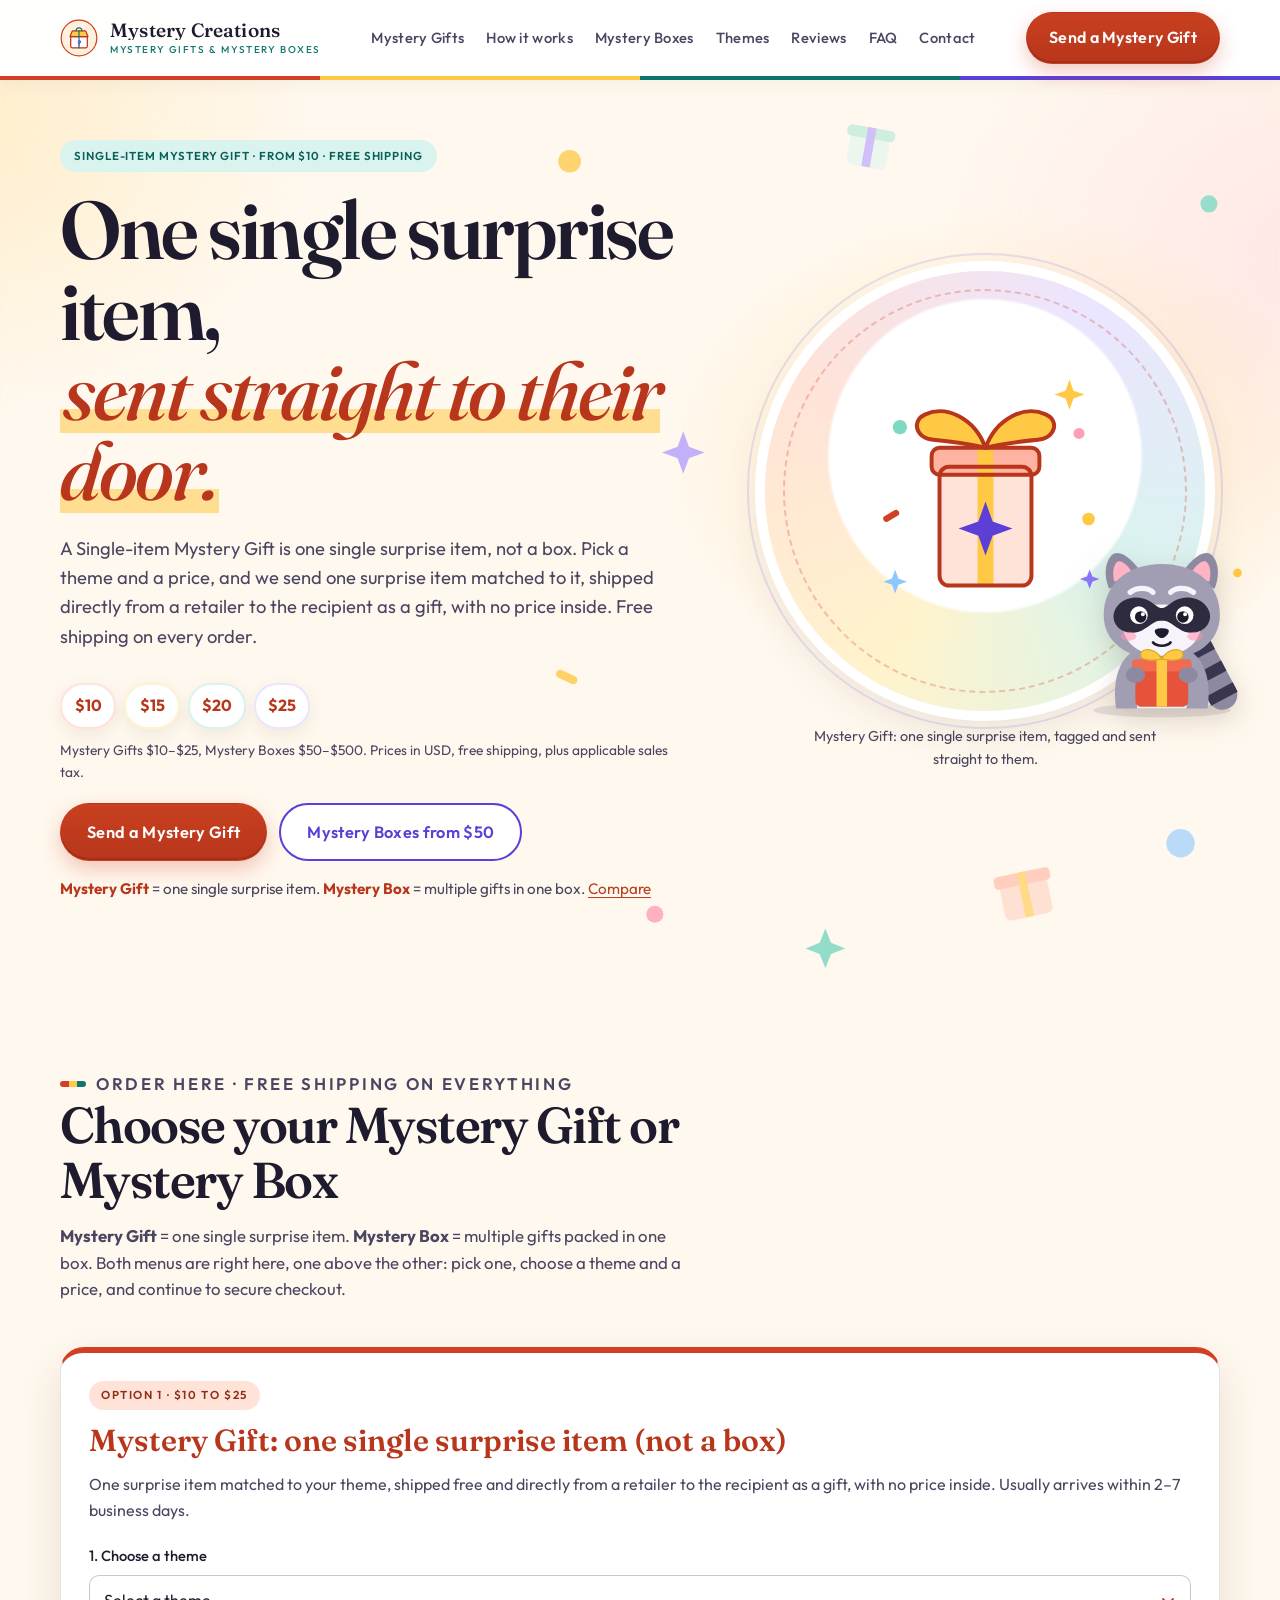
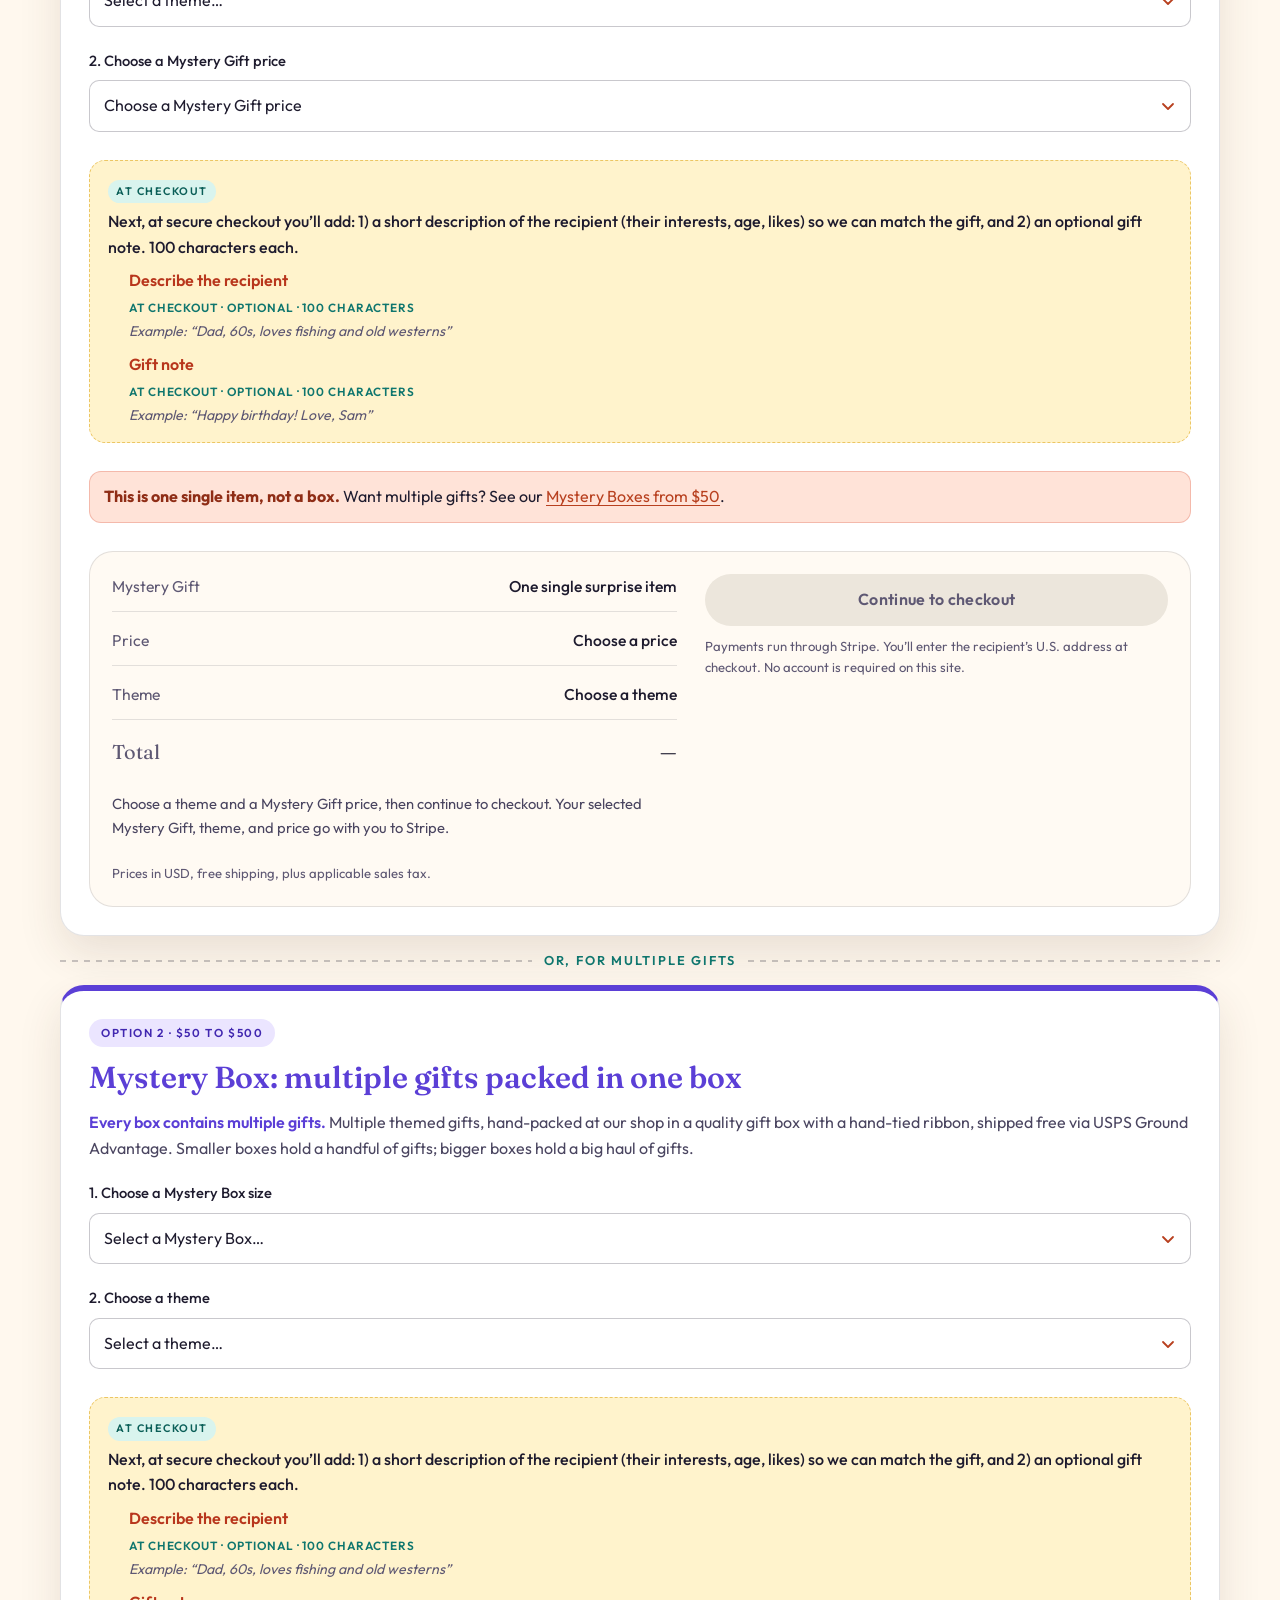
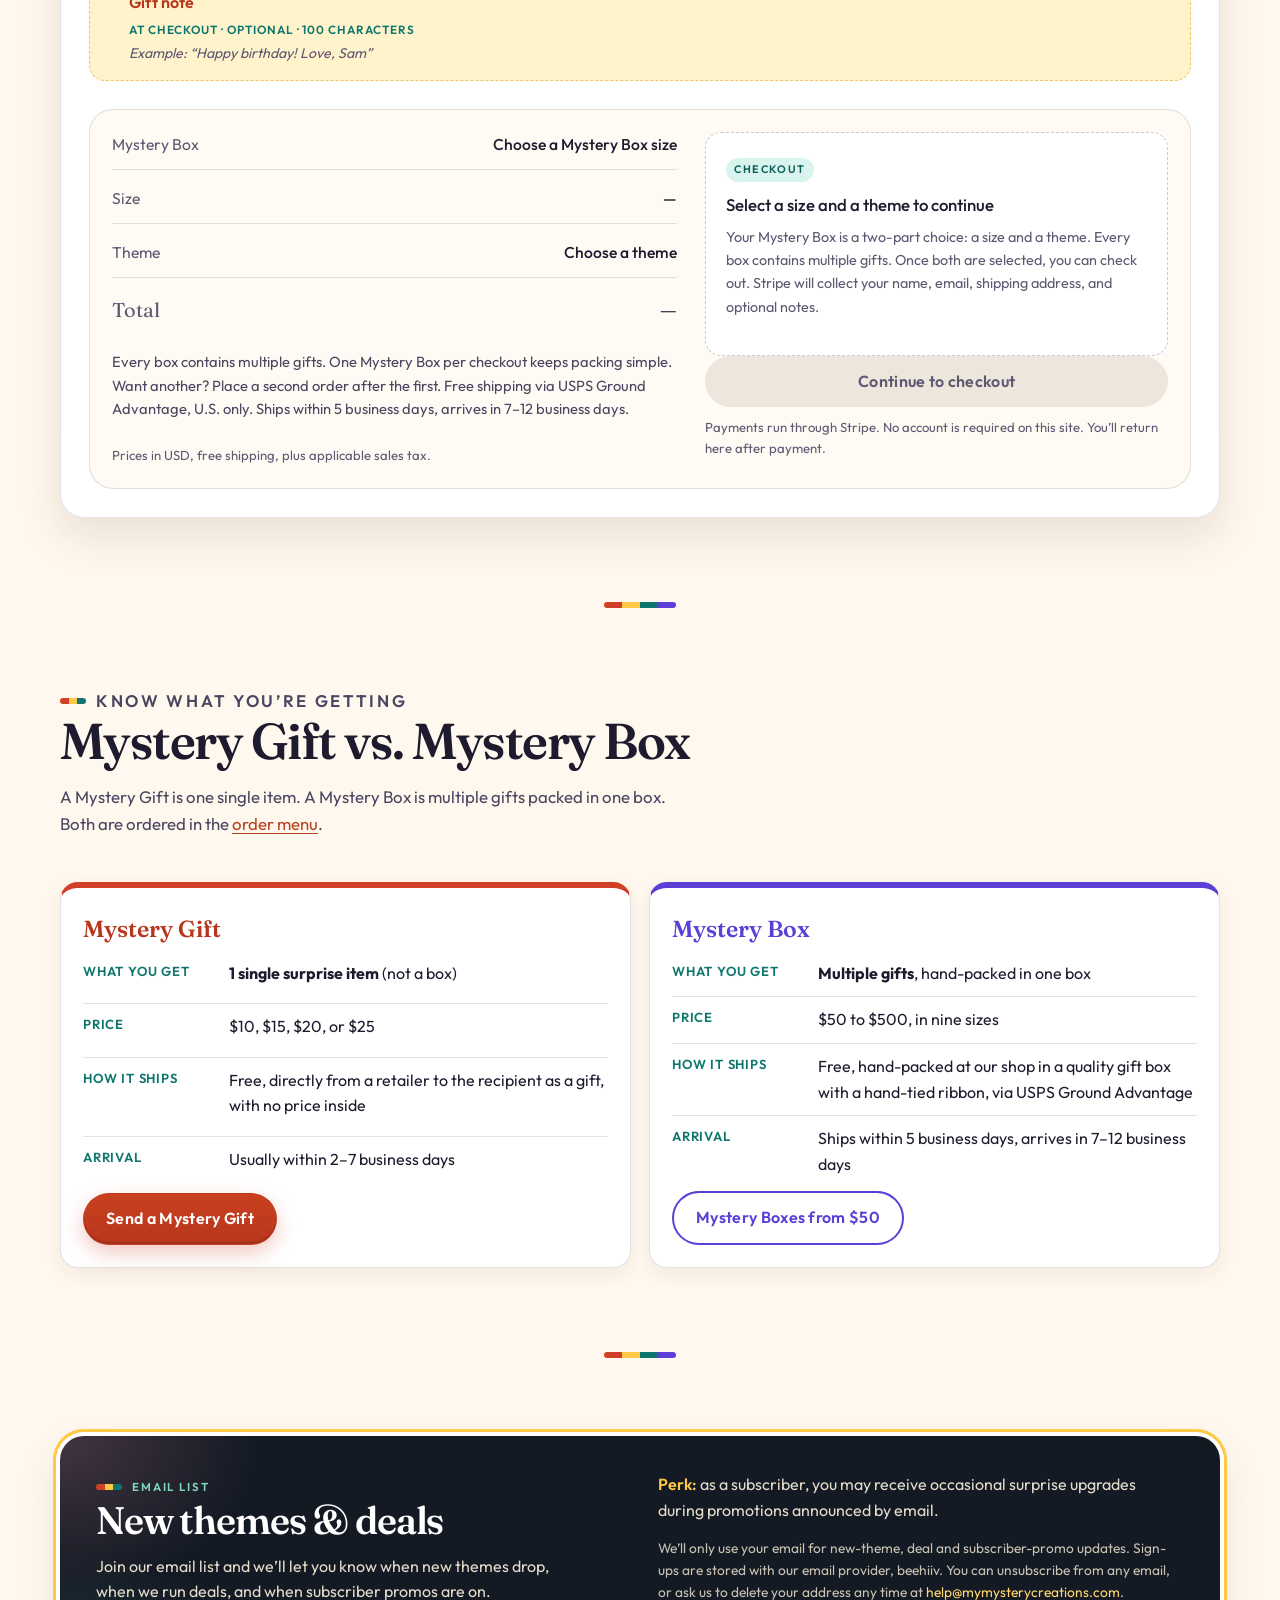
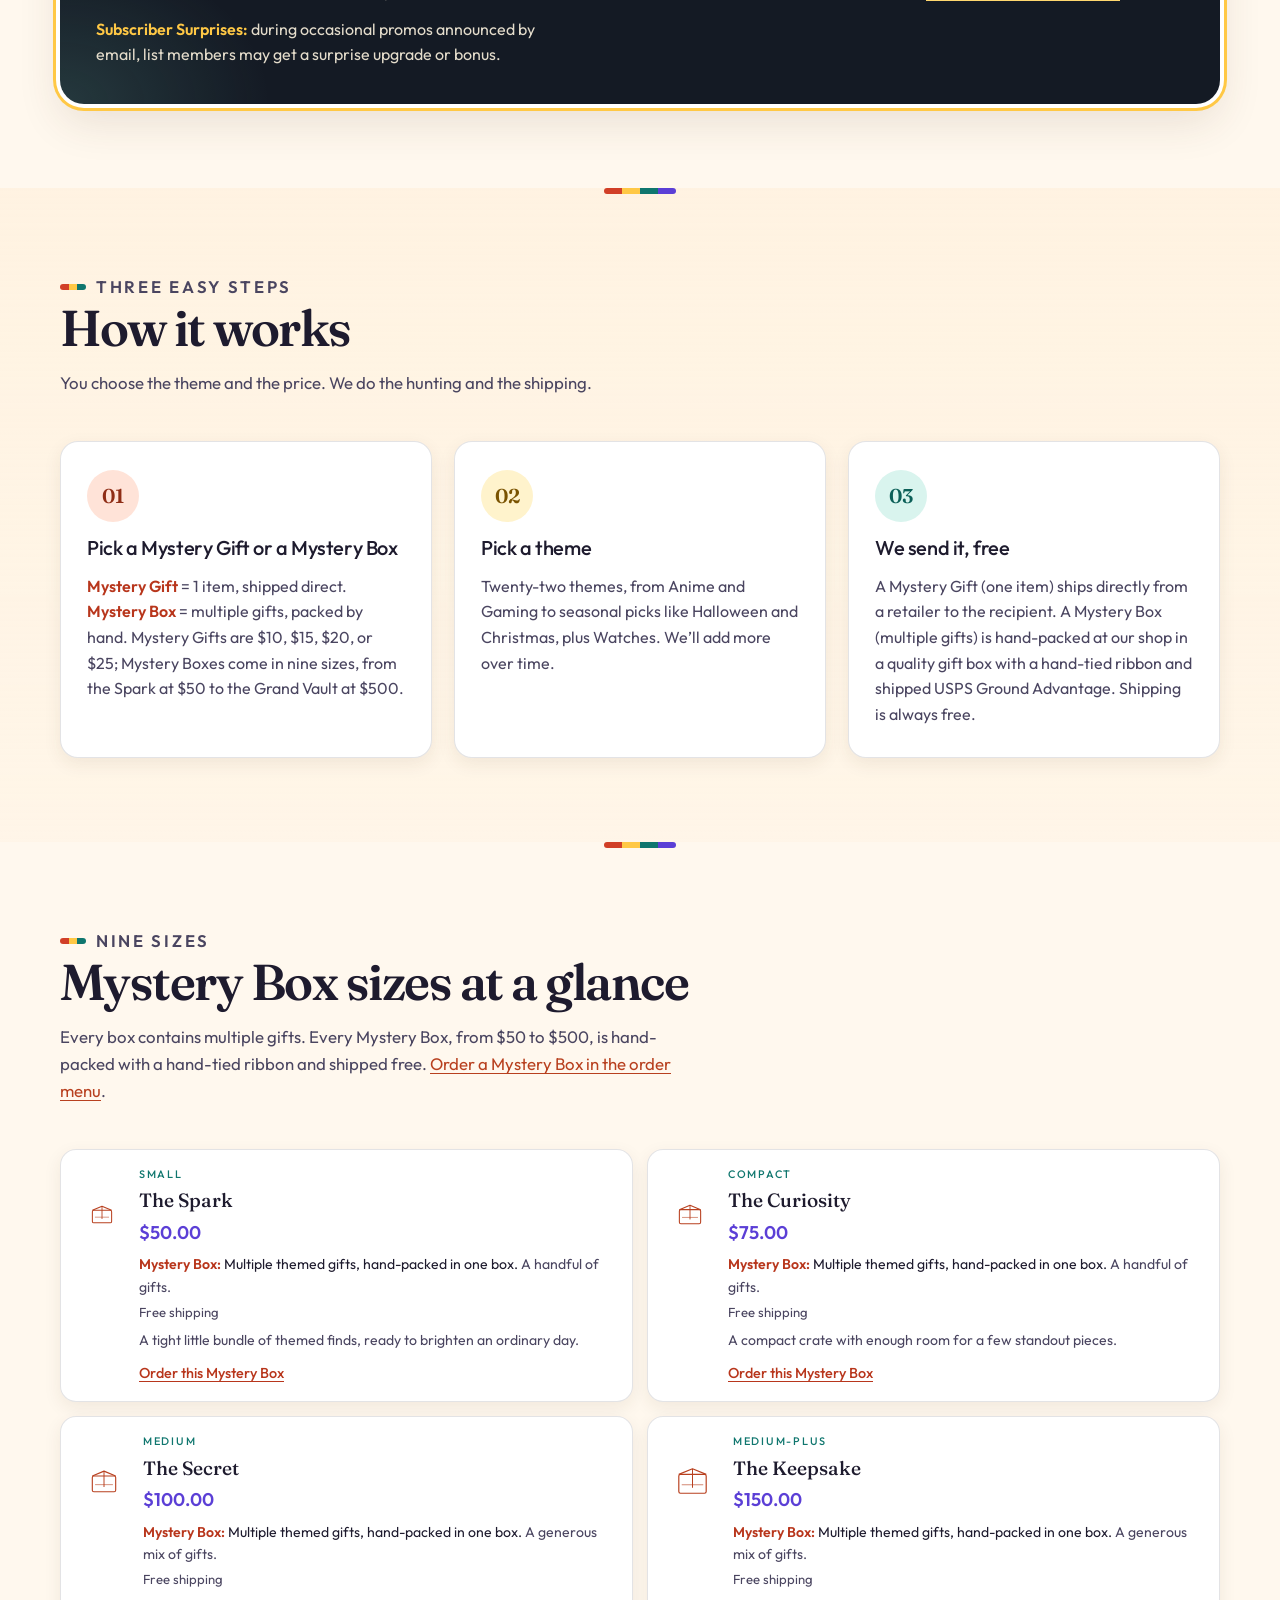
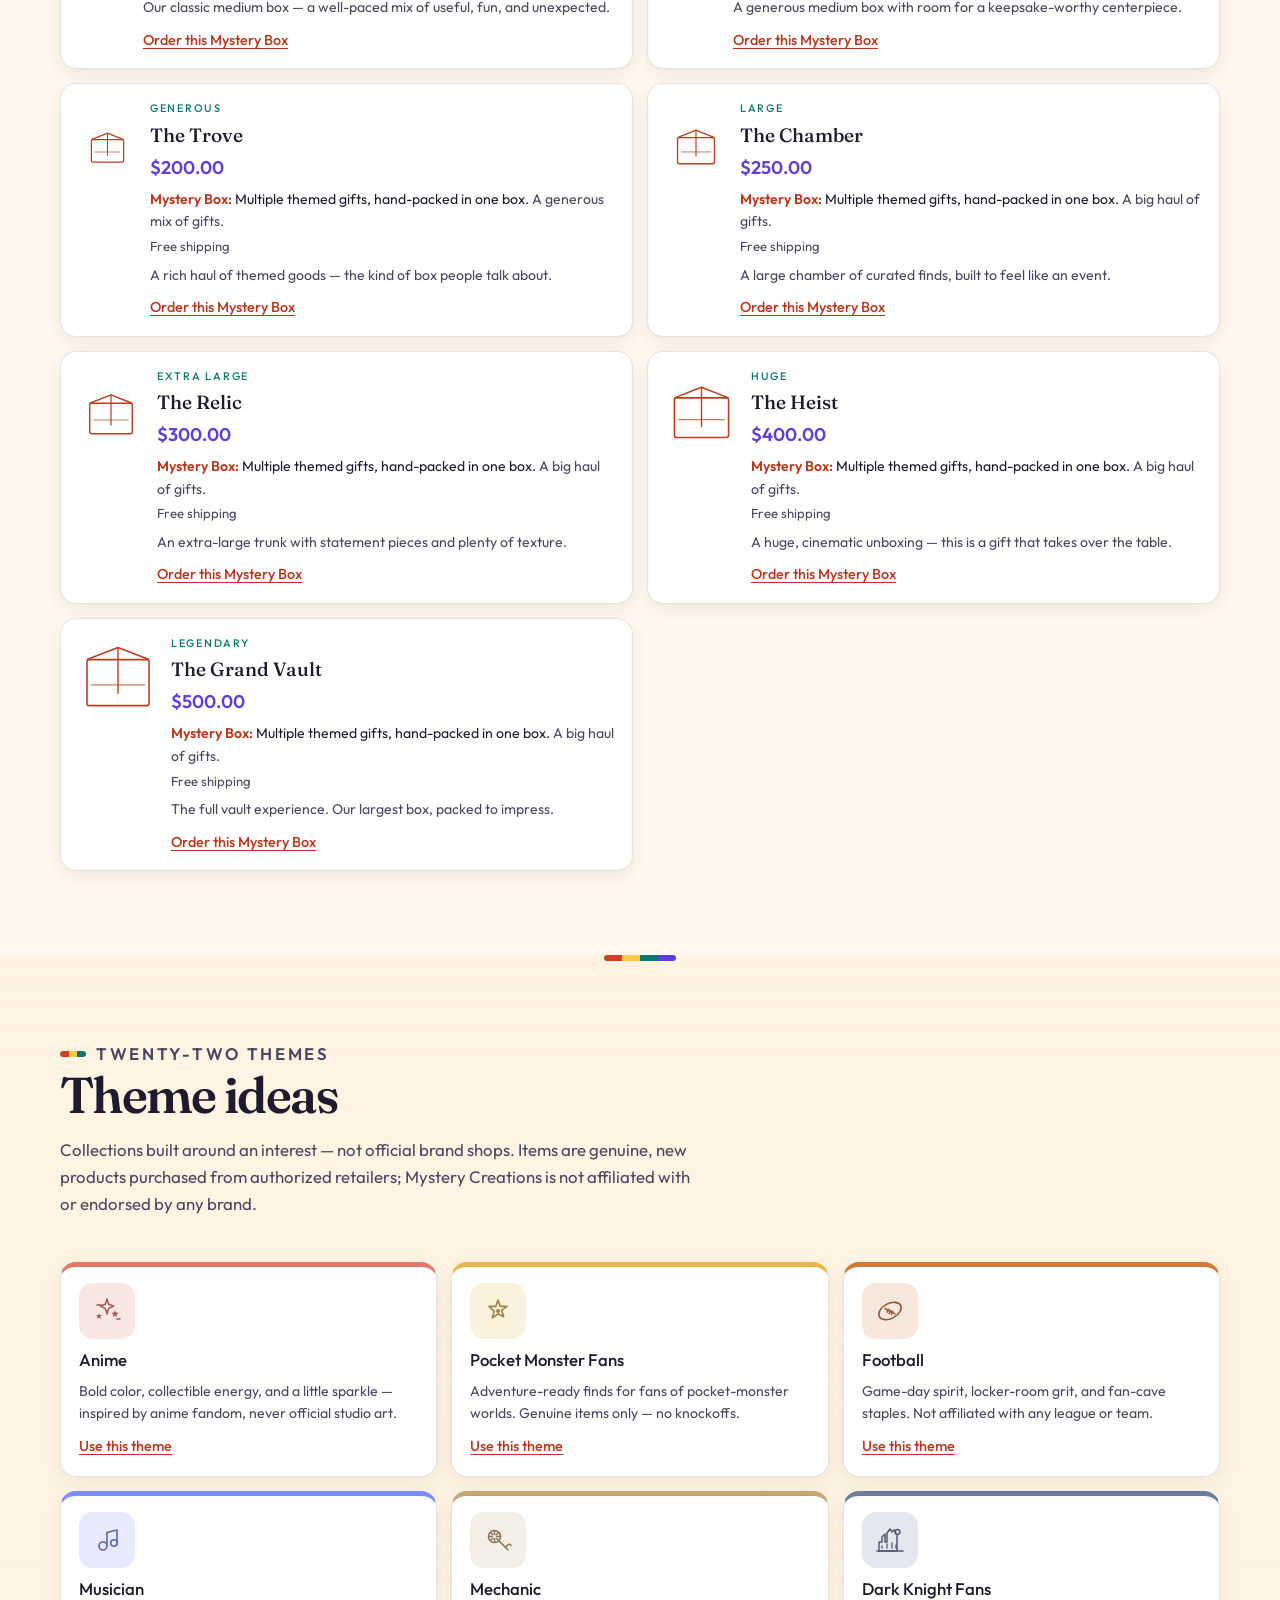
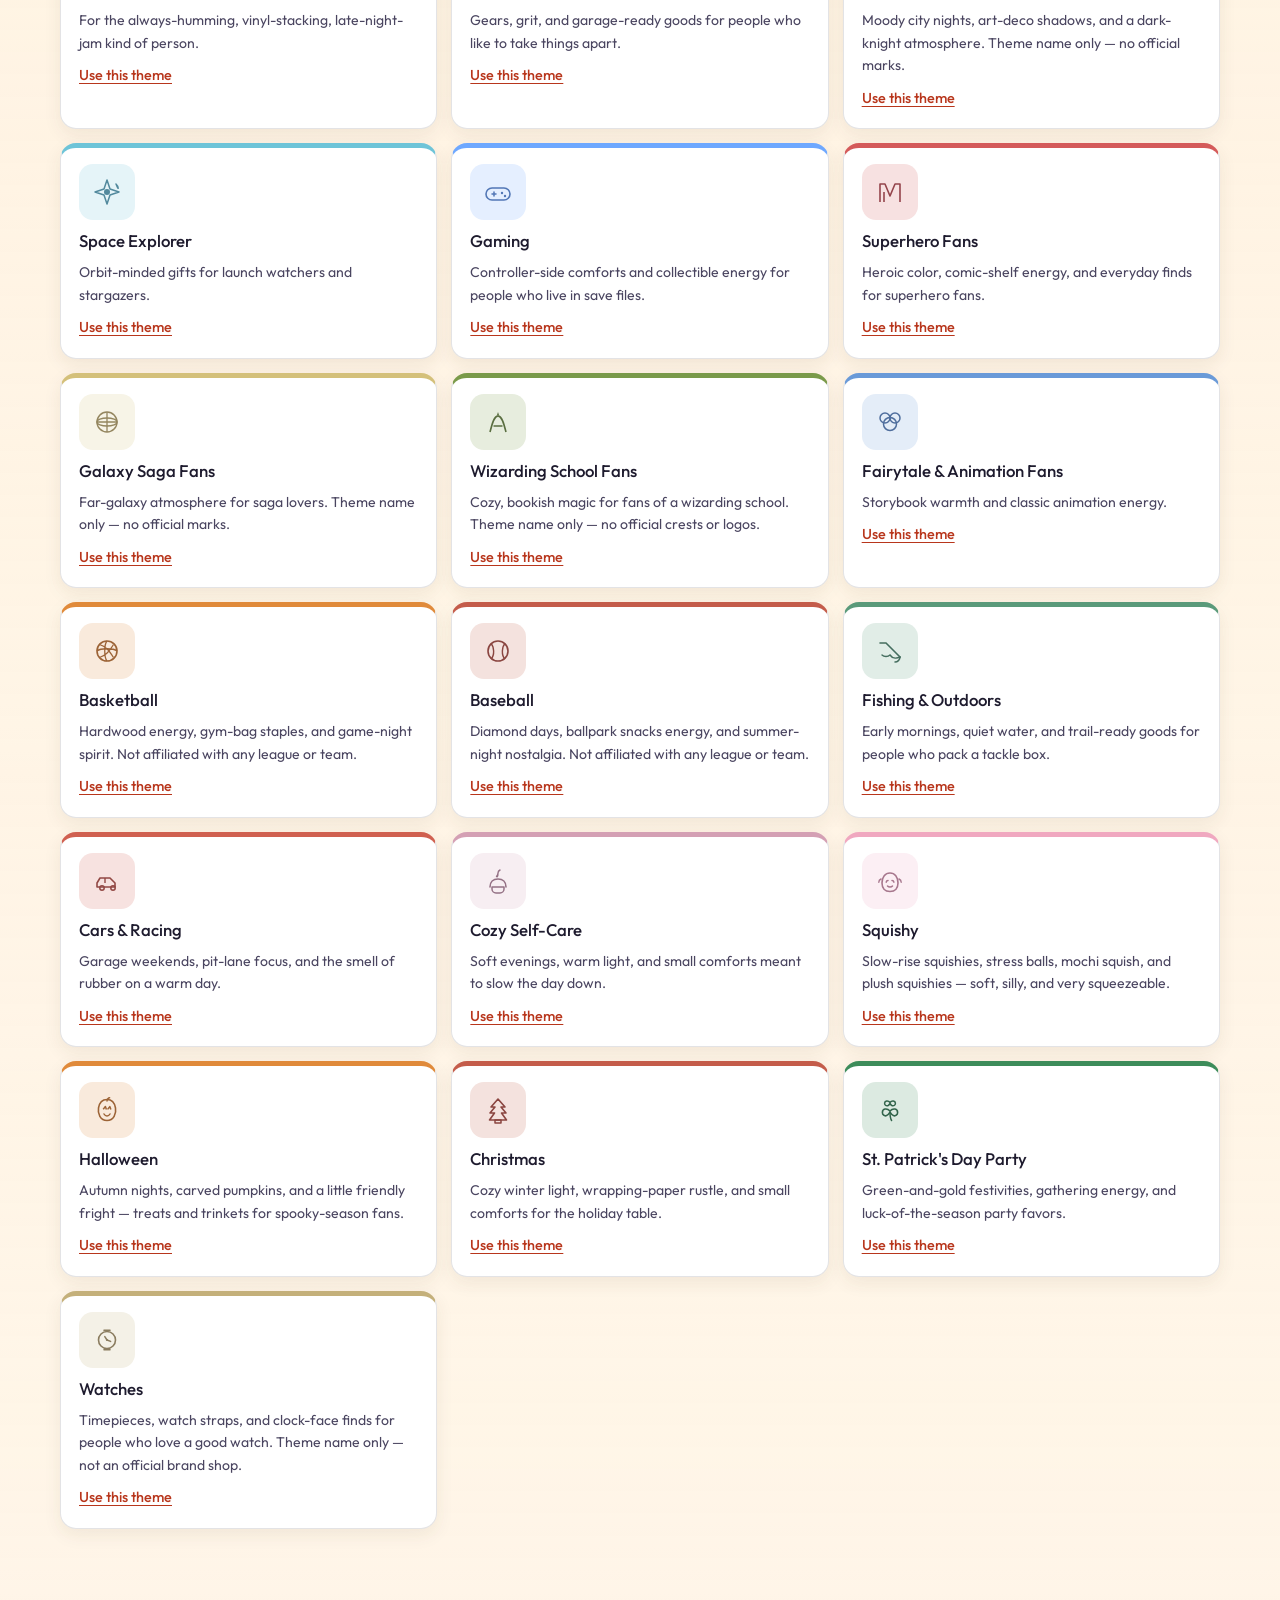
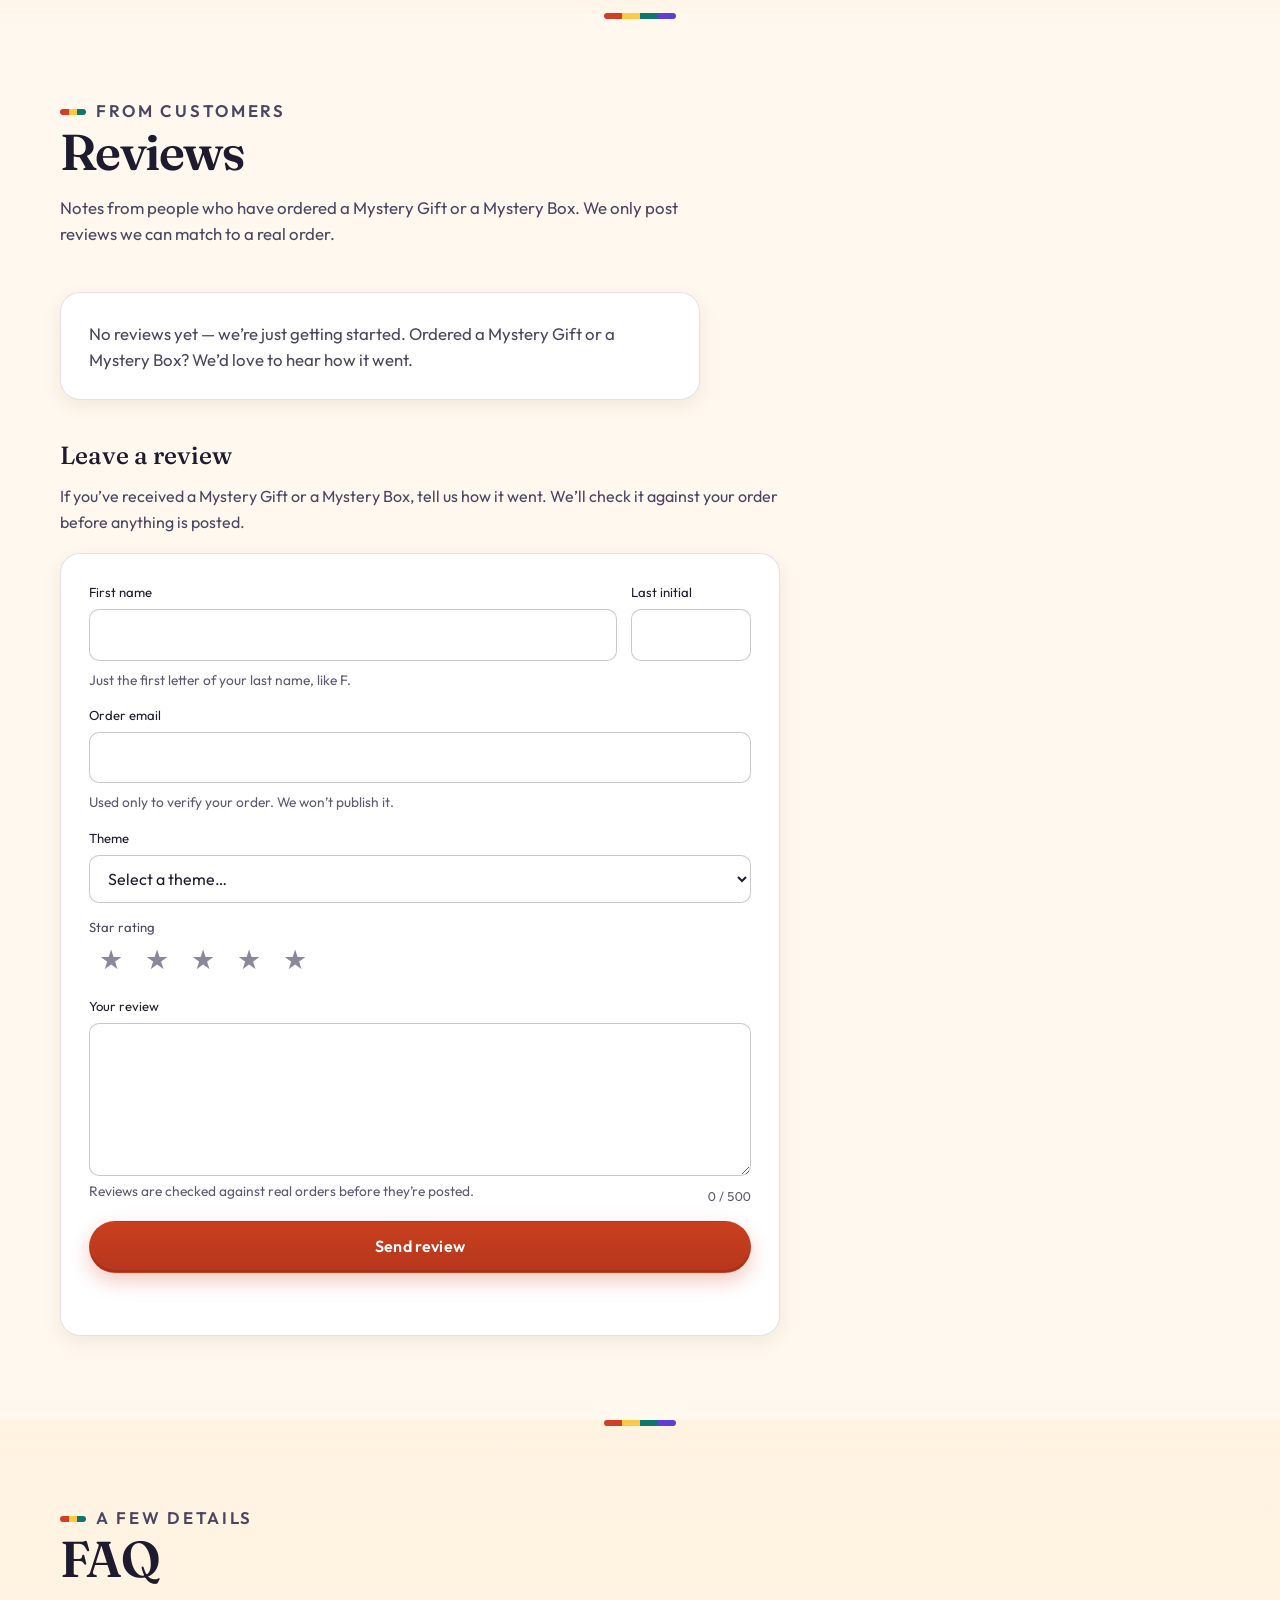
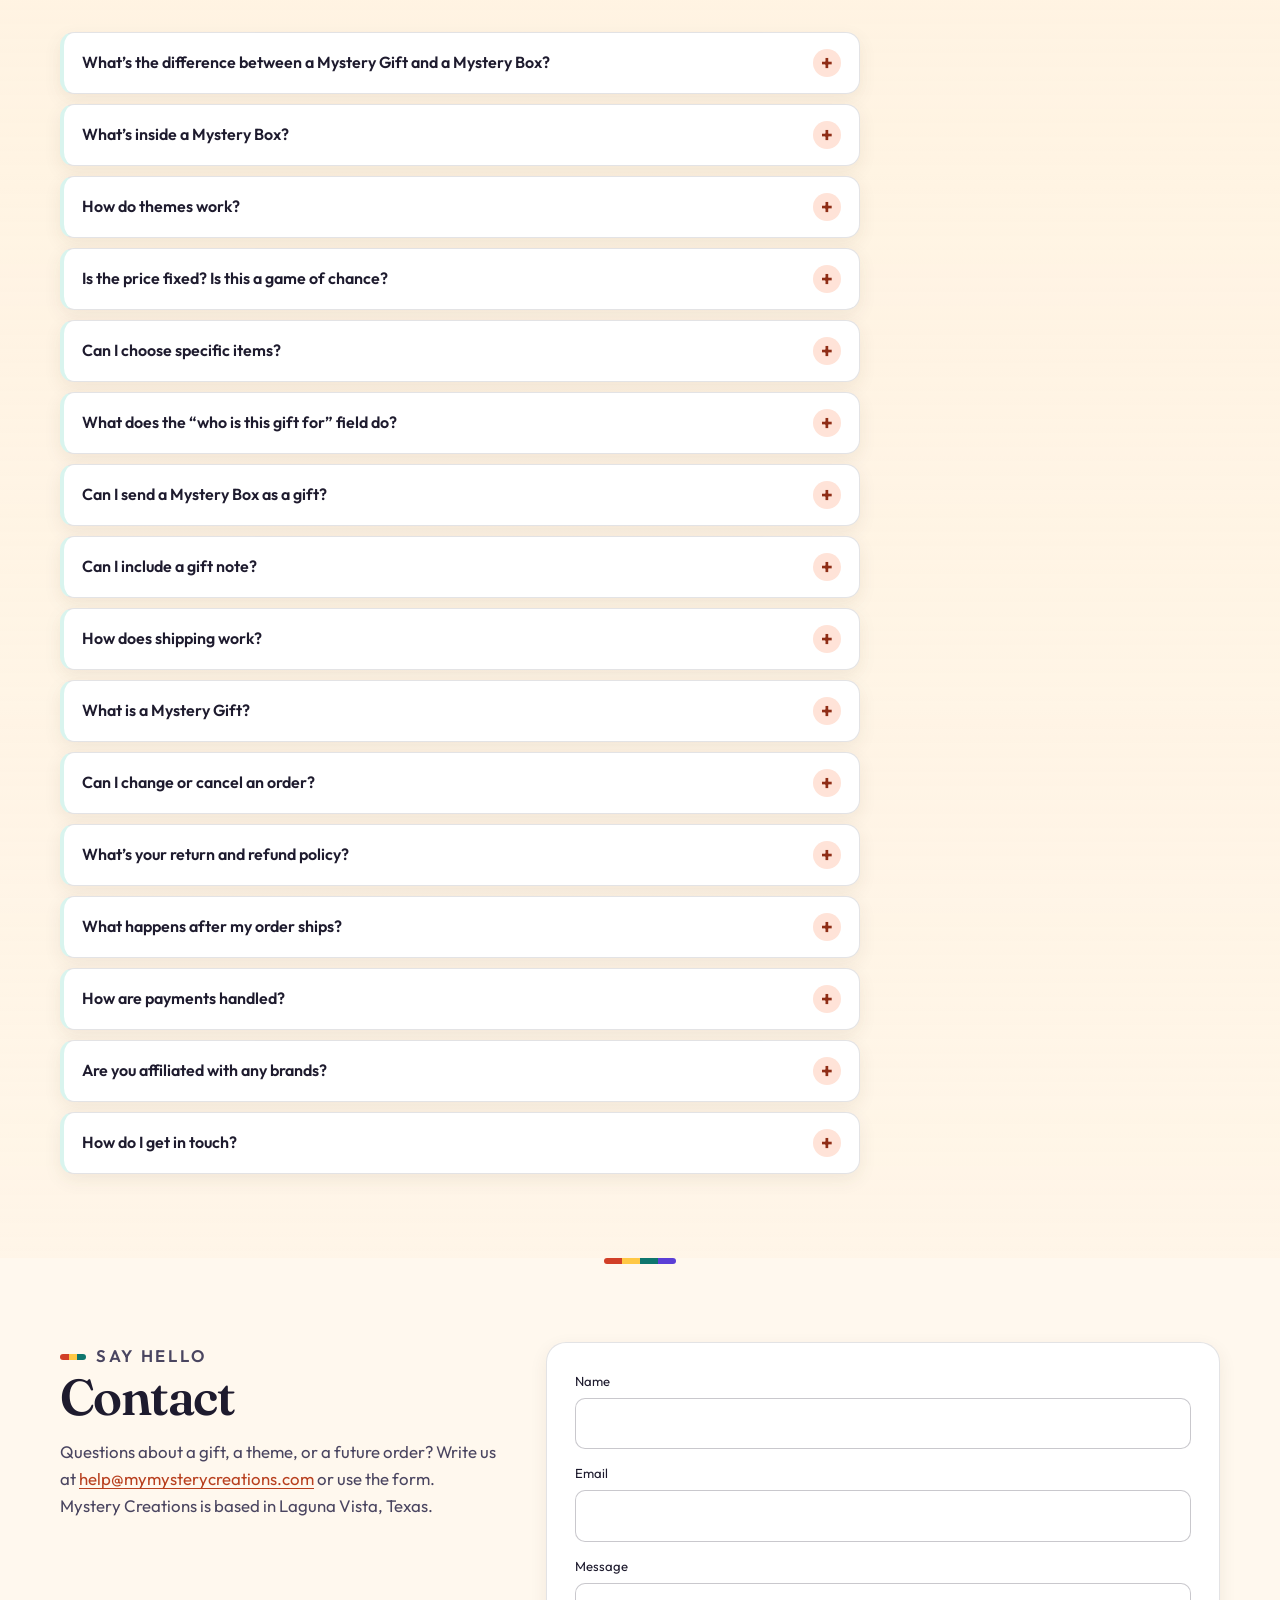
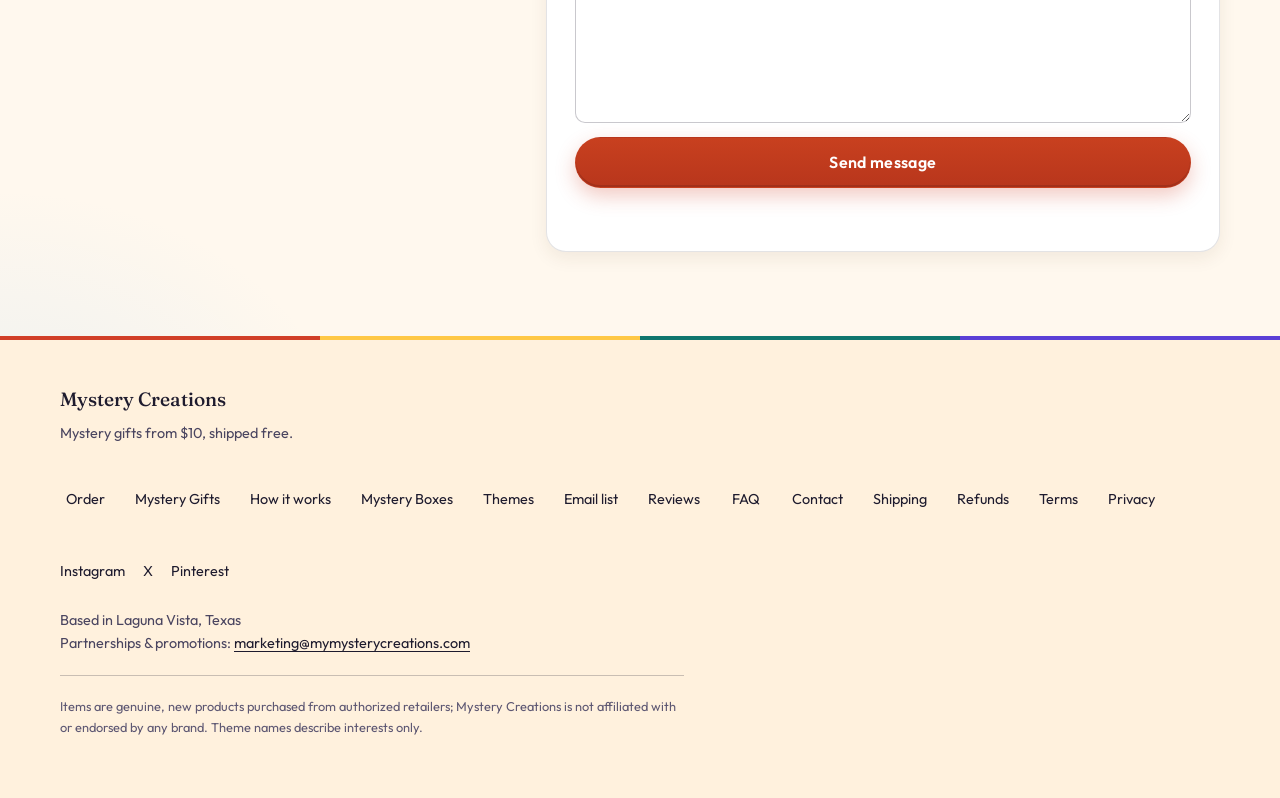
==== commit c15ec70c: "Remove the $5 Mystery Gift and tint the page by theme. Mystery Gifts now start at $10, including cop" ====
--- a/index.html
+++ b/index.html
@@ -10,19 +10,19 @@
   <link rel="apple-touch-icon" href="img/apple-touch-icon.png">
   <link rel="canonical" href="https://mymysterycreations.com/">
   <title>Mystery Creations — Mystery Gifts &amp; Themed Mystery Boxes</title>
-  <meta name="description" content="Mystery Gift from $5: one single surprise item (not a box), matched to a theme and shipped free, direct to the recipient, with no price inside. Mystery Boxes from $50 to $500: multiple gifts hand-packed in one box with a ribbon.">
+  <meta name="description" content="Mystery Gift from $10: one single surprise item (not a box), matched to a theme and shipped free, direct to the recipient, with no price inside. Mystery Boxes from $50 to $500: multiple gifts hand-packed in one box with a ribbon.">
   <meta property="og:type" content="website">
   <meta property="og:site_name" content="Mystery Creations">
   <meta property="og:title" content="Mystery Creations — Mystery Gifts &amp; Themed Mystery Boxes">
-  <meta property="og:description" content="Mystery Gift from $5: one single surprise item (not a box), matched to a theme and shipped free, direct to the recipient, with no price inside. Mystery Boxes from $50 to $500: multiple gifts hand-packed in one box with a ribbon.">
+  <meta property="og:description" content="Mystery Gift from $10: one single surprise item (not a box), matched to a theme and shipped free, direct to the recipient, with no price inside. Mystery Boxes from $50 to $500: multiple gifts hand-packed in one box with a ribbon.">
   <meta property="og:url" content="https://mymysterycreations.com/">
   <meta property="og:image" content="https://mymysterycreations.com/img/og-image.png">
   <meta property="og:image:width" content="1200">
   <meta property="og:image:height" content="630">
-  <meta property="og:image:alt" content="Mystery Creations — Mystery gifts from $5, free shipping">
+  <meta property="og:image:alt" content="Mystery Creations — Mystery gifts from $10, free shipping">
   <meta name="twitter:card" content="summary_large_image">
   <meta name="twitter:title" content="Mystery Creations — Mystery Gifts &amp; Themed Mystery Boxes">
-  <meta name="twitter:description" content="Mystery Gift from $5: one single surprise item (not a box), matched to a theme and shipped free, direct to the recipient, with no price inside. Mystery Boxes from $50 to $500: multiple gifts hand-packed in one box with a ribbon.">
+  <meta name="twitter:description" content="Mystery Gift from $10: one single surprise item (not a box), matched to a theme and shipped free, direct to the recipient, with no price inside. Mystery Boxes from $50 to $500: multiple gifts hand-packed in one box with a ribbon.">
   <meta name="twitter:image" content="https://mymysterycreations.com/img/og-image.png">
   <meta name="p:domain_verify" content="3d99e6885bec0b0fa13d048368ad25af"/>
   <link rel="icon" type="image/svg+xml" href="img/favicon.svg">
@@ -54,7 +54,7 @@
       "email": "help@mymysterycreations.com",
       "image": "https://mymysterycreations.com/img/og-image.png",
       "logo": "https://mymysterycreations.com/img/apple-touch-icon.png",
-      "description": "Mystery Gift from $5: one single surprise item (not a box), matched to a theme and shipped free, direct to the recipient, with no price inside. Mystery Boxes from $50 to $500: multiple gifts hand-packed in one box with a ribbon.",
+      "description": "Mystery Gift from $10: one single surprise item (not a box), matched to a theme and shipped free, direct to the recipient, with no price inside. Mystery Boxes from $50 to $500: multiple gifts hand-packed in one box with a ribbon.",
       "sameAs": [
         "https://www.pinterest.com/mymysterycreations/",
         "https://www.instagram.com/beckywiththebox/",
@@ -77,7 +77,7 @@
           "name": "What’s the difference between a Mystery Gift and a Mystery Box?",
           "acceptedAnswer": {
             "@type": "Answer",
-            "text": "A Mystery Gift is one single surprise item, not a box. It costs $5, $10, $15, $20, or $25, ships free and directly from a retailer to the recipient as a gift with no price inside, and usually arrives within 2–7 business days. A Mystery Box contains multiple themed gifts, hand-packed in one box at our shop with a hand-tied ribbon. It costs $50 to $500, ships free via USPS Ground Advantage, ships within 5 business days, and arrives in 7–12 business days. If you want more than one item, choose a Mystery Box."
+            "text": "A Mystery Gift is one single surprise item, not a box. It costs $10, $15, $20, or $25, ships free and directly from a retailer to the recipient as a gift with no price inside, and usually arrives within 2–7 business days. A Mystery Box contains multiple themed gifts, hand-packed in one box at our shop with a hand-tied ribbon. It costs $50 to $500, ships free via USPS Ground Advantage, ships within 5 business days, and arrives in 7–12 business days. If you want more than one item, choose a Mystery Box."
           }
         },
         {
@@ -149,7 +149,7 @@
           "name": "What is a Mystery Gift?",
           "acceptedAnswer": {
             "@type": "Answer",
-            "text": "A Mystery Gift is one single surprise item, not a box, matched to the theme you pick, at $5, $10, $15, $20, or $25. It ships directly from a retailer to the recipient as a gift, with no price inside, and gift wrap when available. Shipping is free, and it usually arrives within 2–7 business days. A Mystery Gift is a single item, not a Mystery Box. Want multiple gifts? Choose a Mystery Box from $50."
+            "text": "A Mystery Gift is one single surprise item, not a box, matched to the theme you pick, at $10, $15, $20, or $25. It ships directly from a retailer to the recipient as a gift, with no price inside, and gift wrap when available. Shipping is free, and it usually arrives within 2–7 business days. A Mystery Gift is a single item, not a Mystery Box. Want multiple gifts? Choose a Mystery Box from $50."
           }
         },
         {
@@ -215,27 +215,6 @@
       "url": "https://mymysterycreations.com/#gifts",
       "sku": "mystery-gift",
       "offers": [
-        {
-          "@type": "Offer",
-          "sku": "gift-5",
-          "name": "$5 Single-item Mystery Gift (one item)",
-          "url": "https://mymysterycreations.com/#gifts",
-          "priceCurrency": "USD",
-          "price": "5",
-          "availability": "https://schema.org/InStock",
-          "shippingDetails": {
-            "@type": "OfferShippingDetails",
-            "shippingRate": {
-              "@type": "MonetaryAmount",
-              "value": "0",
-              "currency": "USD"
-            },
-            "shippingDestination": {
-              "@type": "DefinedRegion",
-              "addressCountry": "US"
-            }
-          }
-        },
         {
           "@type": "Offer",
           "sku": "gift-10",
@@ -663,13 +642,13 @@
       </svg>
       <div class="wrap hero-grid">
         <div>
-          <p class="eyebrow">Single-item Mystery Gift · from $5 · Free shipping</p>
+          <p class="eyebrow">Single-item Mystery Gift · from $10 · Free shipping</p>
           <h1>One single surprise item,<br><em>sent straight to their door.</em></h1>
           <p class="lede" data-store-description>A Single-item Mystery Gift is one single surprise item, not a box. Pick a theme and a price, and we send one surprise item matched to it, shipped directly from a retailer to the recipient as a gift, with no price inside. Free shipping on every order.</p>
           <div class="hero-prices" aria-label="Single-item Mystery Gift prices">
-            <a class="hero-price" href="#gifts" data-gift-pick="gift-5">$5</a><a class="hero-price" href="#gifts" data-gift-pick="gift-10">$10</a><a class="hero-price" href="#gifts" data-gift-pick="gift-15">$15</a><a class="hero-price" href="#gifts" data-gift-pick="gift-20">$20</a><a class="hero-price" href="#gifts" data-gift-pick="gift-25">$25</a>
+            <a class="hero-price" href="#gifts" data-gift-pick="gift-10">$10</a><a class="hero-price" href="#gifts" data-gift-pick="gift-15">$15</a><a class="hero-price" href="#gifts" data-gift-pick="gift-20">$20</a><a class="hero-price" href="#gifts" data-gift-pick="gift-25">$25</a>
           </div>
-          <p class="hero-tax">Mystery Gifts $5–$25, Mystery Boxes $50–$500. Prices in USD, free shipping, plus applicable sales tax.</p>
+          <p class="hero-tax">Mystery Gifts $10–$25, Mystery Boxes $50–$500. Prices in USD, free shipping, plus applicable sales tax.</p>
           <div class="hero-actions">
             <a class="btn btn-gold" href="#gifts">Send a Mystery Gift</a>
             <a class="btn btn-ghost" href="#box-order">Mystery Boxes from $50</a>
@@ -736,7 +715,7 @@
         <div class="order-stack">
         <article class="order-menu gift-menu" id="gifts" aria-labelledby="gift-menu-title">
           <header class="order-menu-head">
-            <span class="order-menu-tag">Option 1 · $5 to $25</span>
+            <span class="order-menu-tag">Option 1 · $10 to $25</span>
             <h3 id="gift-menu-title">Mystery Gift: one single surprise item (not a box)</h3>
             <p>One surprise item matched to your theme, shipped free and directly from a retailer to the recipient as a gift, with no price inside. Usually arrives within 2–7 business days.</p>
           </header>
@@ -862,7 +841,7 @@
             <h3>Mystery Gift</h3>
             <dl>
               <div><dt>What you get</dt><dd><strong>1 single surprise item</strong> (not a box)</dd></div>
-              <div><dt>Price</dt><dd>$5, $10, $15, $20, or $25</dd></div>
+              <div><dt>Price</dt><dd>$10, $15, $20, or $25</dd></div>
               <div><dt>How it ships</dt><dd>Free, directly from a retailer to the recipient as a gift, with no price inside</dd></div>
               <div><dt>Arrival</dt><dd>Usually within 2–7 business days</dd></div>
             </dl>
@@ -912,7 +891,7 @@
           <article class="step">
             <div class="step-num">01</div>
             <h3>Pick a Mystery Gift or a Mystery Box</h3>
-            <p><strong>Mystery Gift</strong> = 1 item, shipped direct. <strong>Mystery Box</strong> = multiple gifts, packed by hand. Mystery Gifts are $5, $10, $15, $20, or $25; Mystery Boxes come in nine sizes, from the Spark at $50 to the Grand Vault at $500.</p>
+            <p><strong>Mystery Gift</strong> = 1 item, shipped direct. <strong>Mystery Box</strong> = multiple gifts, packed by hand. Mystery Gifts are $10, $15, $20, or $25; Mystery Boxes come in nine sizes, from the Spark at $50 to the Grand Vault at $500.</p>
           </article>
           <article class="step">
             <div class="step-num">02</div>
@@ -1019,7 +998,7 @@
         <div class="faq-list">
           <details class="faq">
             <summary>What’s the difference between a Mystery Gift and a Mystery Box?</summary>
-            <p>A <strong>Mystery Gift</strong> is one single surprise item, not a box. It costs $5, $10, $15, $20, or $25, ships free and directly from a retailer to the recipient as a gift with no price inside, and usually arrives within 2–7 business days. A <strong>Mystery Box</strong> contains multiple themed gifts, hand-packed in one box at our shop with a hand-tied ribbon. It costs $50 to $500, ships free via USPS Ground Advantage, ships within 5 business days, and arrives in 7–12 business days. If you want more than one item, choose a Mystery Box.</p>
+            <p>A <strong>Mystery Gift</strong> is one single surprise item, not a box. It costs $10, $15, $20, or $25, ships free and directly from a retailer to the recipient as a gift with no price inside, and usually arrives within 2–7 business days. A <strong>Mystery Box</strong> contains multiple themed gifts, hand-packed in one box at our shop with a hand-tied ribbon. It costs $50 to $500, ships free via USPS Ground Advantage, ships within 5 business days, and arrives in 7–12 business days. If you want more than one item, choose a Mystery Box.</p>
           </details>
           <details class="faq">
             <summary>What’s inside a Mystery Box?</summary>
@@ -1055,7 +1034,7 @@
           </details>
           <details class="faq">
             <summary>What is a Mystery Gift?</summary>
-            <p>A Mystery Gift is one single surprise item, not a box, matched to the theme you pick, at $5, $10, $15, $20, or $25. It ships directly from a retailer to the recipient as a gift, with no price inside, and gift wrap when available. Shipping is free, and it usually arrives within 2–7 business days. A Mystery Gift is a single item, not a Mystery Box. Want multiple gifts? Choose a Mystery Box from $50.</p>
+            <p>A Mystery Gift is one single surprise item, not a box, matched to the theme you pick, at $10, $15, $20, or $25. It ships directly from a retailer to the recipient as a gift, with no price inside, and gift wrap when available. Shipping is free, and it usually arrives within 2–7 business days. A Mystery Gift is a single item, not a Mystery Box. Want multiple gifts? Choose a Mystery Box from $50.</p>
           </details>
           <details class="faq">
             <summary>Can I change or cancel an order?</summary>
@@ -1115,7 +1094,7 @@
       <div class="footer-row">
         <div>
           <strong style="color:var(--cream);font-family:var(--font-serif);font-size:1.2rem;font-weight:500" data-store-name>Mystery Creations</strong>
-          <p style="margin:8px 0 0" data-store-tagline>Mystery gifts from $5, shipped free.</p>
+          <p style="margin:8px 0 0" data-store-tagline>Mystery gifts from $10, shipped free.</p>
         </div>
         <nav class="footer-links" aria-label="Footer">
           <a href="#order">Order</a>
--- a/css/styles.css
+++ b/css/styles.css
@@ -76,6 +76,7 @@
   inset: 0;
   pointer-events: none;
   z-index: 0;
+  transition: opacity 0.45s ease;
   background:
     radial-gradient(520px 420px at -4% 120px, rgba(255, 200, 69, 0.22), transparent 70%),
     radial-gradient(560px 460px at 104% 260px, rgba(255, 158, 181, 0.20), transparent 70%),
@@ -1892,3 +1893,232 @@
   .header-cta-mobile .btn { padding: 8px 14px; font-size: 0.88rem; white-space: nowrap; }
 }
 .waitlist-card :focus-visible { outline-color: #ffc845; }
+
+/* Theme selection washes the page. Default (no data-shop-theme) stays the cream confetti wash. */
+@property --theme-base { syntax: "<color>"; inherits: true; initial-value: #fff8ee; }
+@property --theme-a { syntax: "<color>"; inherits: true; initial-value: transparent; }
+@property --theme-b { syntax: "<color>"; inherits: true; initial-value: transparent; }
+@property --theme-c { syntax: "<color>"; inherits: true; initial-value: transparent; }
+
+html {
+  --theme-base: #fff8ee;
+  --theme-a: transparent;
+  --theme-b: transparent;
+  --theme-c: transparent;
+  --theme-motif: none;
+  transition: --theme-base 0.45s ease, --theme-a 0.45s ease, --theme-b 0.45s ease, --theme-c 0.45s ease;
+}
+
+body::after {
+  content: "";
+  position: fixed;
+  inset: 0;
+  pointer-events: none;
+  z-index: 0;
+  opacity: 0;
+  transition: opacity 0.45s ease;
+  background:
+    var(--theme-motif),
+    radial-gradient(720px 520px at -6% 8%, var(--theme-a), transparent 68%),
+    radial-gradient(640px 480px at 108% 0%, var(--theme-b), transparent 66%),
+    radial-gradient(820px 560px at 70% 110%, var(--theme-c), transparent 70%);
+}
+
+html[data-shop-theme] body {
+  background-color: var(--theme-base);
+  transition: background-color 0.45s ease;
+}
+html[data-shop-theme] body::before { opacity: 0.22; transition: opacity 0.45s ease; }
+html[data-shop-theme] body::after { opacity: 1; }
+html[data-shop-theme] .hero {
+  background: radial-gradient(480px 360px at 78% 42%, var(--theme-b), transparent 72%);
+}
+html[data-shop-theme] #how,
+html[data-shop-theme] #themes,
+html[data-shop-theme] #faq {
+  background: transparent;
+}
+html[data-shop-theme] .site-footer {
+  background: color-mix(in srgb, var(--theme-base) 72%, #fff);
+}
+html[data-shop-theme] .overview-theme.is-active-theme {
+  box-shadow: 0 0 0 2px var(--theme-accent, var(--coral)), var(--shadow-sm);
+  background: color-mix(in srgb, var(--theme-accent, var(--coral)) 12%, #fff);
+}
+
+/* Shared fallback: any theme without its own block still tints from --theme-accent. */
+html[data-shop-theme] {
+  --theme-base: color-mix(in srgb, var(--theme-accent, #d13f27) 16%, #fff8ee);
+  --theme-a: color-mix(in srgb, var(--theme-accent, #d13f27) 42%, transparent);
+  --theme-b: color-mix(in srgb, var(--theme-accent, #d13f27) 28%, transparent);
+  --theme-c: color-mix(in srgb, var(--theme-accent, #0f766e) 24%, transparent);
+}
+
+html[data-shop-theme="anime"] {
+  --theme-base: #fff3f0;
+  --theme-a: rgba(224, 122, 106, 0.46);
+  --theme-b: rgba(255, 158, 181, 0.42);
+  --theme-c: rgba(255, 200, 69, 0.28);
+  --theme-motif: radial-gradient(circle at 12px 10px, rgba(224, 90, 110, 0.28) 0 2.5px, transparent 3.2px) 0 0 / 34px 34px,
+    radial-gradient(circle at 26px 24px, rgba(255, 176, 196, 0.4) 0 2px, transparent 2.8px) 0 0 / 34px 34px;
+}
+html[data-shop-theme="pokemon-fans"] {
+  --theme-base: #fff8e4;
+  --theme-a: rgba(255, 200, 69, 0.55);
+  --theme-b: rgba(140, 200, 255, 0.42);
+  --theme-c: rgba(255, 140, 90, 0.22);
+  --theme-motif: linear-gradient(135deg, transparent 46%, rgba(255, 200, 69, 0.16) 46% 54%, transparent 54%) 0 0 / 28px 28px;
+}
+html[data-shop-theme="football"] {
+  --theme-base: #f3f7ee;
+  --theme-a: rgba(74, 130, 72, 0.32);
+  --theme-b: rgba(196, 122, 58, 0.28);
+  --theme-c: rgba(255, 200, 69, 0.22);
+  --theme-motif: repeating-linear-gradient(180deg, transparent 0 42px, rgba(58, 110, 62, 0.14) 42px 44px);
+}
+html[data-shop-theme="musician"] {
+  --theme-base: #f5f2ff;
+  --theme-a: rgba(123, 140, 255, 0.42);
+  --theme-b: rgba(91, 63, 214, 0.28);
+  --theme-c: rgba(255, 158, 181, 0.26);
+  --theme-motif: radial-gradient(circle at 50% -8%, rgba(123, 140, 255, 0.35), transparent 42%);
+}
+html[data-shop-theme="mechanic"] {
+  --theme-base: #f6f2ea;
+  --theme-a: rgba(196, 165, 116, 0.46);
+  --theme-b: rgba(90, 98, 110, 0.22);
+  --theme-c: rgba(184, 112, 64, 0.24);
+  --theme-motif: radial-gradient(circle, rgba(90, 78, 58, 0.22) 1.1px, transparent 1.5px) 0 0 / 18px 18px;
+}
+html[data-shop-theme="gotham-fans"] {
+  --theme-base: #eef2f8;
+  --theme-a: rgba(70, 90, 130, 0.32);
+  --theme-b: rgba(196, 176, 122, 0.28);
+  --theme-c: rgba(40, 52, 78, 0.16);
+  --theme-motif: repeating-linear-gradient(90deg, transparent 0 26px, rgba(55, 70, 100, 0.08) 26px 28px);
+}
+html[data-shop-theme="space-fans"] {
+  --theme-base: #eef6fb;
+  --theme-a: rgba(110, 196, 216, 0.42);
+  --theme-b: rgba(90, 120, 190, 0.26);
+  --theme-c: rgba(255, 200, 69, 0.18);
+  --theme-motif: radial-gradient(circle, rgba(30, 50, 80, 0.45) 1px, transparent 1.5px) 0 0 / 22px 22px,
+    radial-gradient(circle, rgba(110, 196, 216, 0.7) 1px, transparent 1.6px) 11px 9px / 31px 31px;
+}
+html[data-shop-theme="gaming"] {
+  --theme-base: #f3f6ff;
+  --theme-a: rgba(110, 168, 255, 0.4);
+  --theme-b: rgba(91, 63, 214, 0.26);
+  --theme-c: rgba(126, 217, 195, 0.2);
+  --theme-motif: linear-gradient(rgba(91, 63, 214, 0.08) 1px, transparent 1px) 0 0 / 22px 22px,
+    linear-gradient(90deg, rgba(91, 63, 214, 0.08) 1px, transparent 1px) 0 0 / 22px 22px;
+}
+html[data-shop-theme="marvel-fans"] {
+  --theme-base: #fff3f1;
+  --theme-a: rgba(212, 90, 90, 0.38);
+  --theme-b: rgba(255, 200, 69, 0.36);
+  --theme-c: rgba(40, 48, 80, 0.1);
+  --theme-motif: radial-gradient(circle, rgba(180, 50, 40, 0.2) 1.2px, transparent 1.6px) 0 0 / 14px 14px;
+}
+html[data-shop-theme="star-wars-fans"] {
+  --theme-base: #faf6ea;
+  --theme-a: rgba(212, 192, 122, 0.5);
+  --theme-b: rgba(70, 90, 140, 0.2);
+  --theme-c: rgba(180, 140, 70, 0.22);
+  --theme-motif: radial-gradient(circle, rgba(60, 50, 30, 0.35) 0.8px, transparent 1.3px) 4px 6px / 26px 26px;
+}
+html[data-shop-theme="potter-fans"] {
+  --theme-base: #f6f4e8;
+  --theme-a: rgba(90, 122, 58, 0.32);
+  --theme-b: rgba(122, 64, 64, 0.2);
+  --theme-c: rgba(212, 184, 110, 0.28);
+  --theme-motif: repeating-linear-gradient(180deg, transparent 0 27px, rgba(90, 70, 40, 0.1) 27px 28px);
+}
+html[data-shop-theme="disney-fans"] {
+  --theme-base: #f4f8ff;
+  --theme-a: rgba(106, 154, 216, 0.36);
+  --theme-b: rgba(255, 158, 181, 0.32);
+  --theme-c: rgba(255, 200, 69, 0.24);
+  --theme-motif: radial-gradient(circle at 8px 8px, rgba(255, 200, 69, 0.55) 0 1.4px, transparent 2px) 0 0 / 40px 40px;
+}
+html[data-shop-theme="basketball"] {
+  --theme-base: #fff5ec;
+  --theme-a: rgba(224, 138, 58, 0.4);
+  --theme-b: rgba(196, 92, 58, 0.22);
+  --theme-c: rgba(255, 200, 69, 0.26);
+  --theme-motif: linear-gradient(rgba(180, 100, 40, 0.1) 2px, transparent 2px) 0 0 / 100% 72px,
+    linear-gradient(90deg, rgba(180, 100, 40, 0.1) 2px, transparent 2px) 0 0 / 72px 100%;
+}
+html[data-shop-theme="baseball"] {
+  --theme-base: #f7f6ef;
+  --theme-a: rgba(90, 150, 90, 0.28);
+  --theme-b: rgba(196, 92, 74, 0.28);
+  --theme-c: rgba(230, 210, 160, 0.3);
+  --theme-motif: repeating-linear-gradient(115deg, transparent 0 16px, rgba(90, 140, 80, 0.08) 16px 18px);
+}
+html[data-shop-theme="fishing-outdoors"] {
+  --theme-base: #f1f8f4;
+  --theme-a: rgba(90, 154, 122, 0.36);
+  --theme-b: rgba(80, 150, 170, 0.28);
+  --theme-c: rgba(70, 120, 80, 0.18);
+  --theme-motif: repeating-radial-gradient(circle at 0 100%, transparent 0 14px, rgba(70, 140, 130, 0.12) 14px 16px, transparent 16px 28px);
+}
+html[data-shop-theme="cars-racing"] {
+  --theme-base: #faf3f1;
+  --theme-a: rgba(208, 96, 80, 0.36);
+  --theme-b: rgba(40, 40, 48, 0.14);
+  --theme-c: rgba(255, 200, 69, 0.2);
+  --theme-motif: repeating-linear-gradient(-18deg, transparent 0 22px, rgba(180, 60, 48, 0.08) 22px 23px);
+}
+html[data-shop-theme="cozy-self-care"] {
+  --theme-base: #fff5f6;
+  --theme-a: rgba(212, 160, 180, 0.42);
+  --theme-b: rgba(255, 200, 160, 0.34);
+  --theme-c: rgba(255, 220, 190, 0.3);
+  --theme-motif: radial-gradient(circle at 20% 30%, rgba(255, 186, 200, 0.35) 0 40px, transparent 70px),
+    radial-gradient(circle at 80% 70%, rgba(255, 214, 180, 0.4) 0 50px, transparent 80px);
+}
+html[data-shop-theme="squishy"] {
+  --theme-base: #fff4f8;
+  --theme-a: rgba(240, 168, 192, 0.5);
+  --theme-b: rgba(168, 230, 214, 0.4);
+  --theme-c: rgba(255, 214, 140, 0.36);
+  --theme-motif: radial-gradient(circle at 18% 22%, rgba(255, 170, 196, 0.45) 0 70px, transparent 72px),
+    radial-gradient(circle at 78% 18%, rgba(170, 220, 255, 0.4) 0 64px, transparent 66px),
+    radial-gradient(circle at 62% 78%, rgba(255, 220, 150, 0.45) 0 80px, transparent 82px);
+}
+html[data-shop-theme="halloween"] {
+  --theme-base: #fff4ea;
+  --theme-a: rgba(224, 138, 58, 0.42);
+  --theme-b: rgba(110, 70, 170, 0.22);
+  --theme-c: rgba(40, 30, 50, 0.1);
+  --theme-motif: radial-gradient(circle, rgba(90, 50, 140, 0.22) 1.3px, transparent 1.8px) 0 0 / 20px 20px;
+}
+html[data-shop-theme="christmas"] {
+  --theme-base: #f4f7f3;
+  --theme-a: rgba(180, 60, 60, 0.26);
+  --theme-b: rgba(50, 120, 80, 0.26);
+  --theme-c: rgba(255, 255, 255, 0.7);
+  --theme-motif: radial-gradient(circle, rgba(255, 255, 255, 0.95) 1.3px, rgba(70, 110, 80, 0.18) 1.8px, transparent 2.4px) 0 0 / 18px 18px,
+    radial-gradient(circle, rgba(255, 255, 255, 0.8) 1px, transparent 1.6px) 9px 11px / 26px 26px;
+}
+html[data-shop-theme="stpatricksday"] {
+  --theme-base: #f2f8f1;
+  --theme-a: rgba(61, 140, 90, 0.36);
+  --theme-b: rgba(212, 176, 70, 0.36);
+  --theme-c: rgba(40, 120, 70, 0.16);
+  --theme-motif: radial-gradient(circle at 8px 8px, rgba(50, 130, 80, 0.28) 0 2px, transparent 2.6px) 0 0 / 24px 24px;
+}
+html[data-shop-theme="watches"] {
+  --theme-base: #f7f4ec;
+  --theme-a: rgba(196, 176, 122, 0.48);
+  --theme-b: rgba(80, 86, 98, 0.16);
+  --theme-c: rgba(212, 184, 130, 0.24);
+  --theme-motif: repeating-radial-gradient(circle at 92% 12%, transparent 0 16px, rgba(160, 130, 70, 0.16) 16px 17px, transparent 17px 34px);
+}
+
+@media (prefers-reduced-motion: reduce) {
+  html, html[data-shop-theme] body, html[data-shop-theme] body::before, body::after {
+    transition: none;
+  }
+}
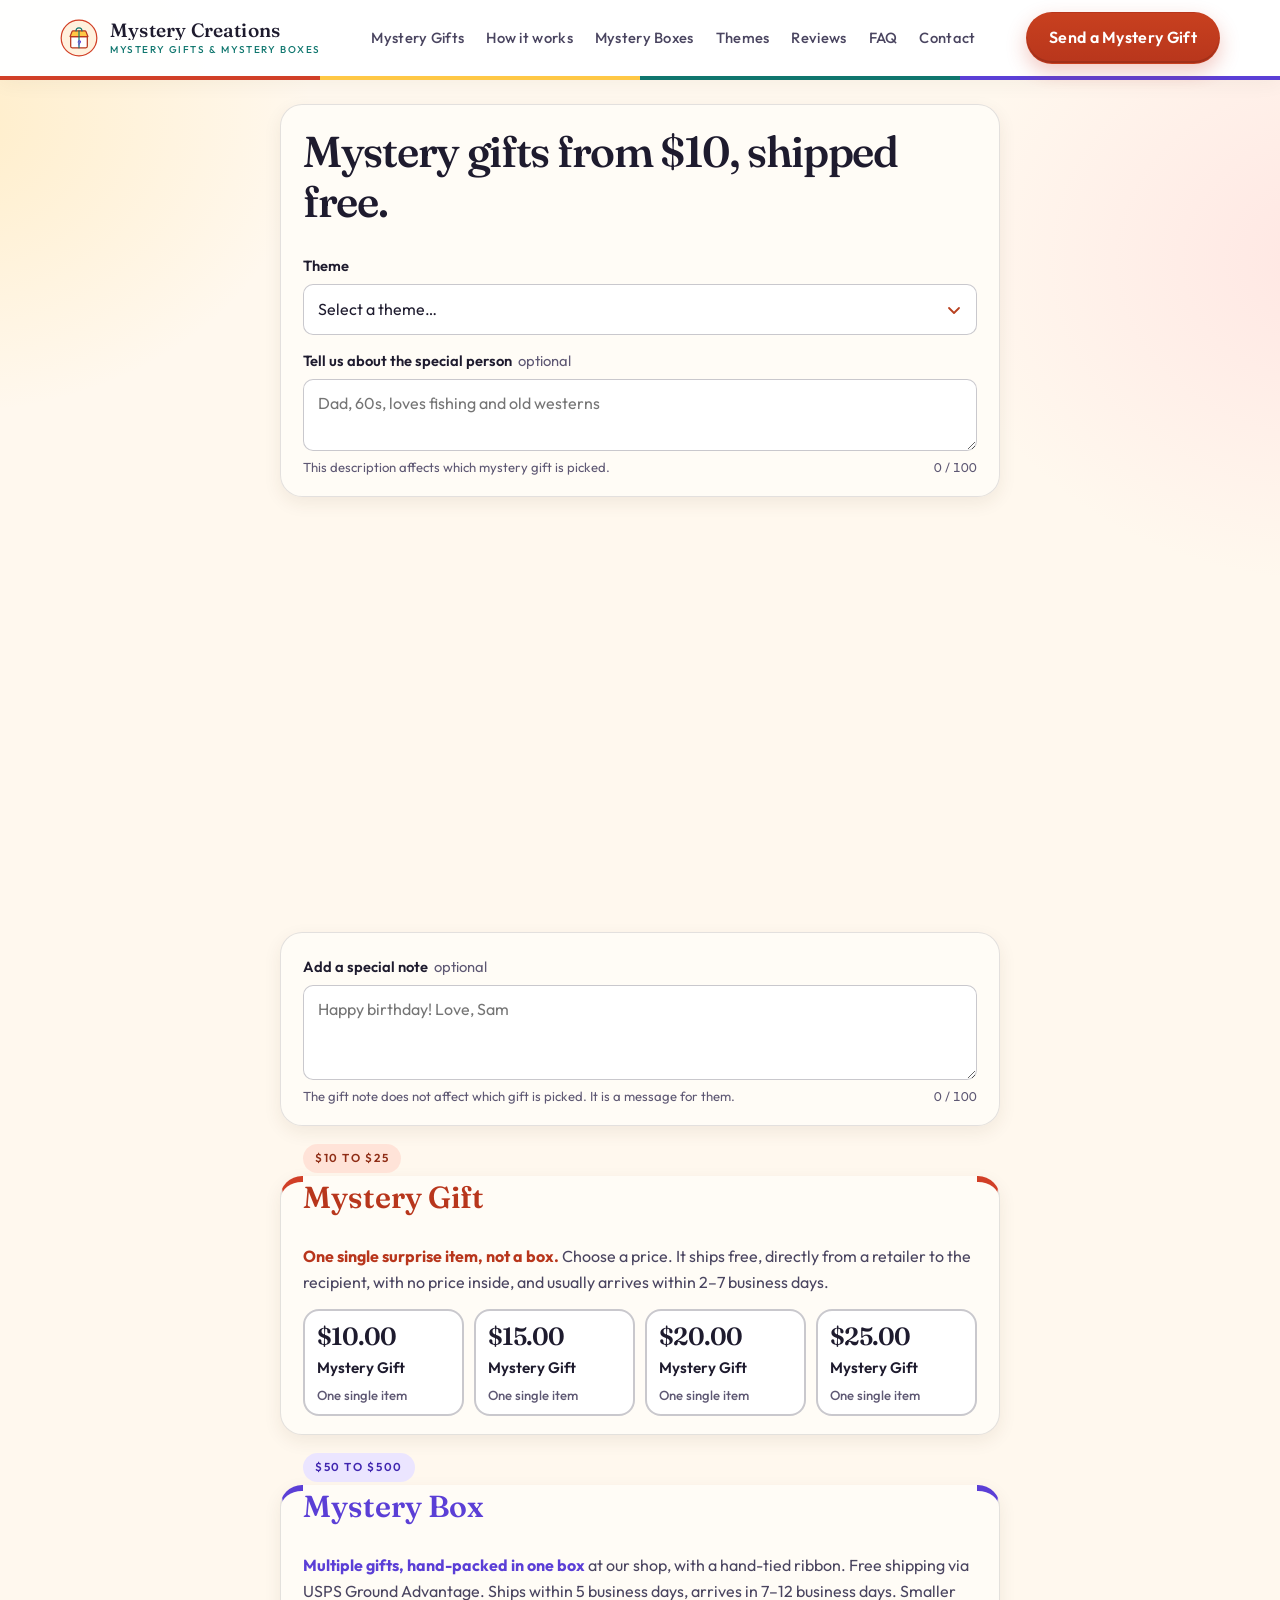
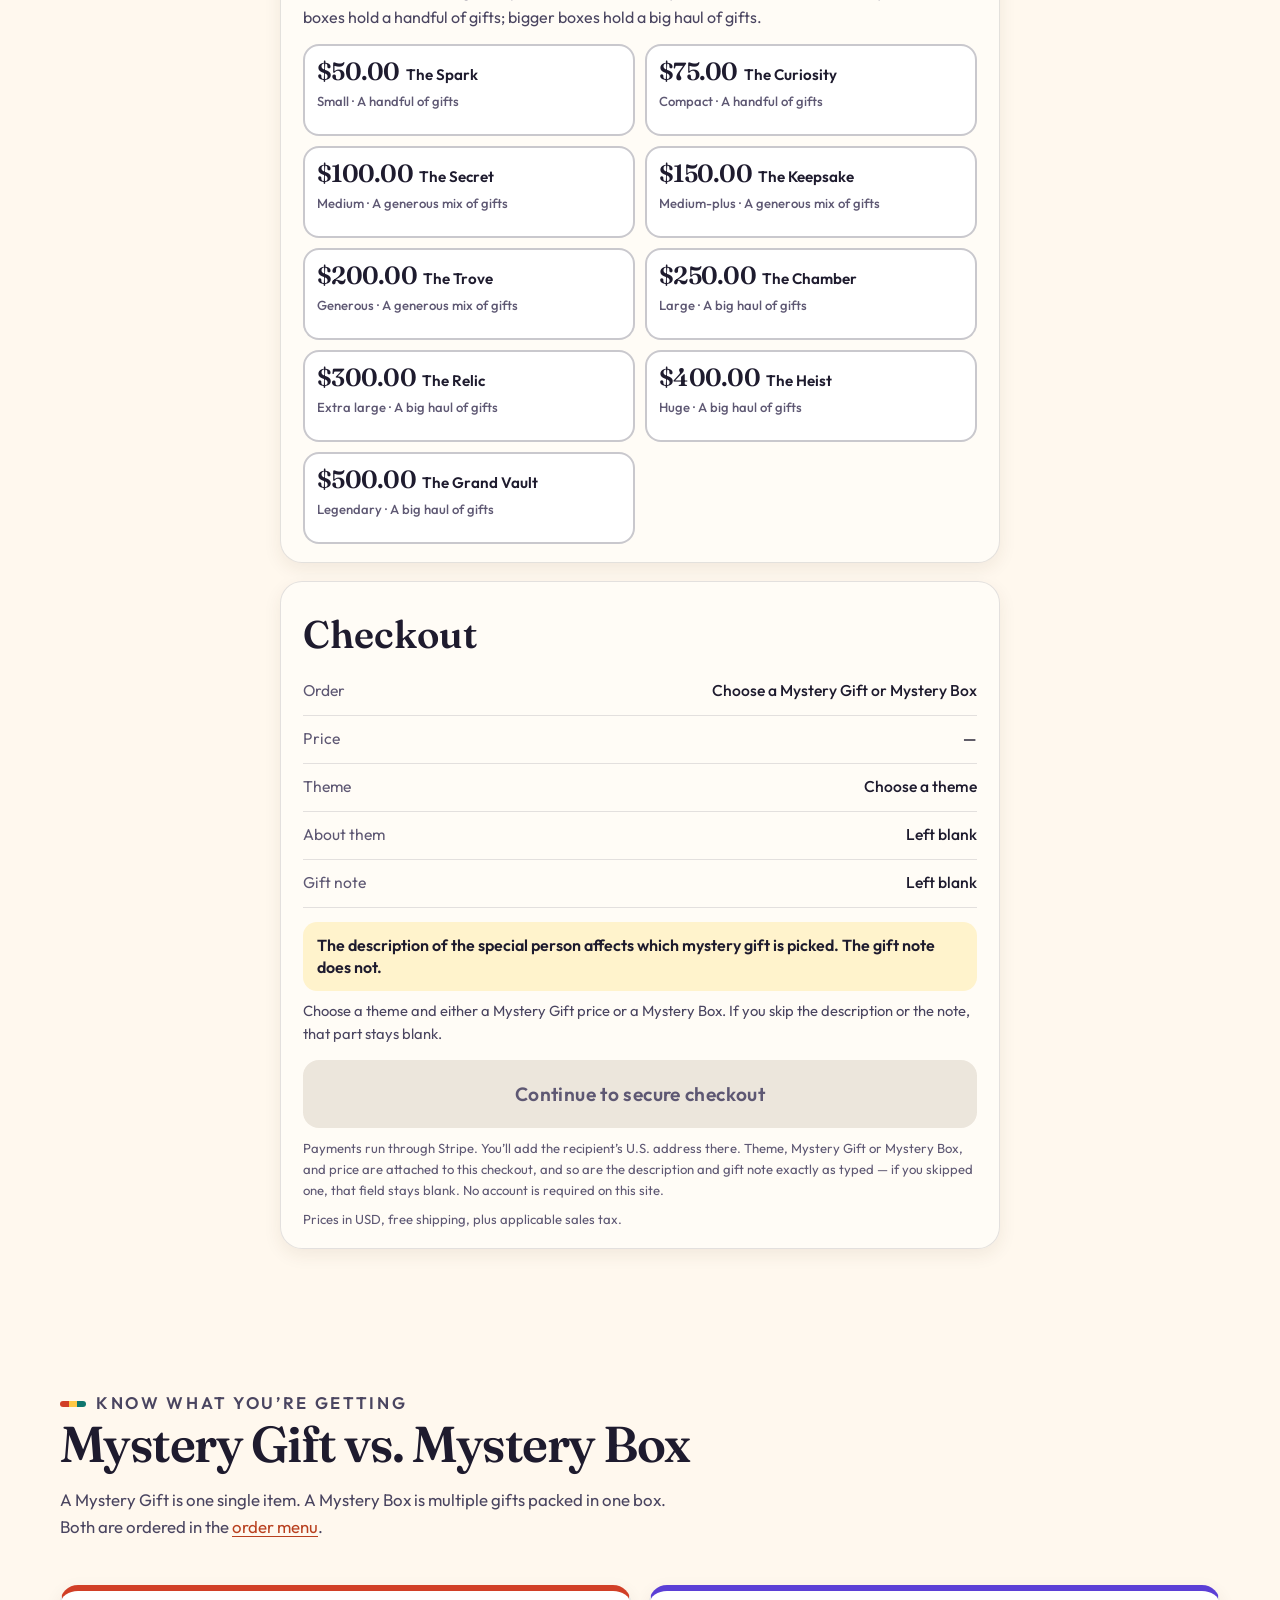
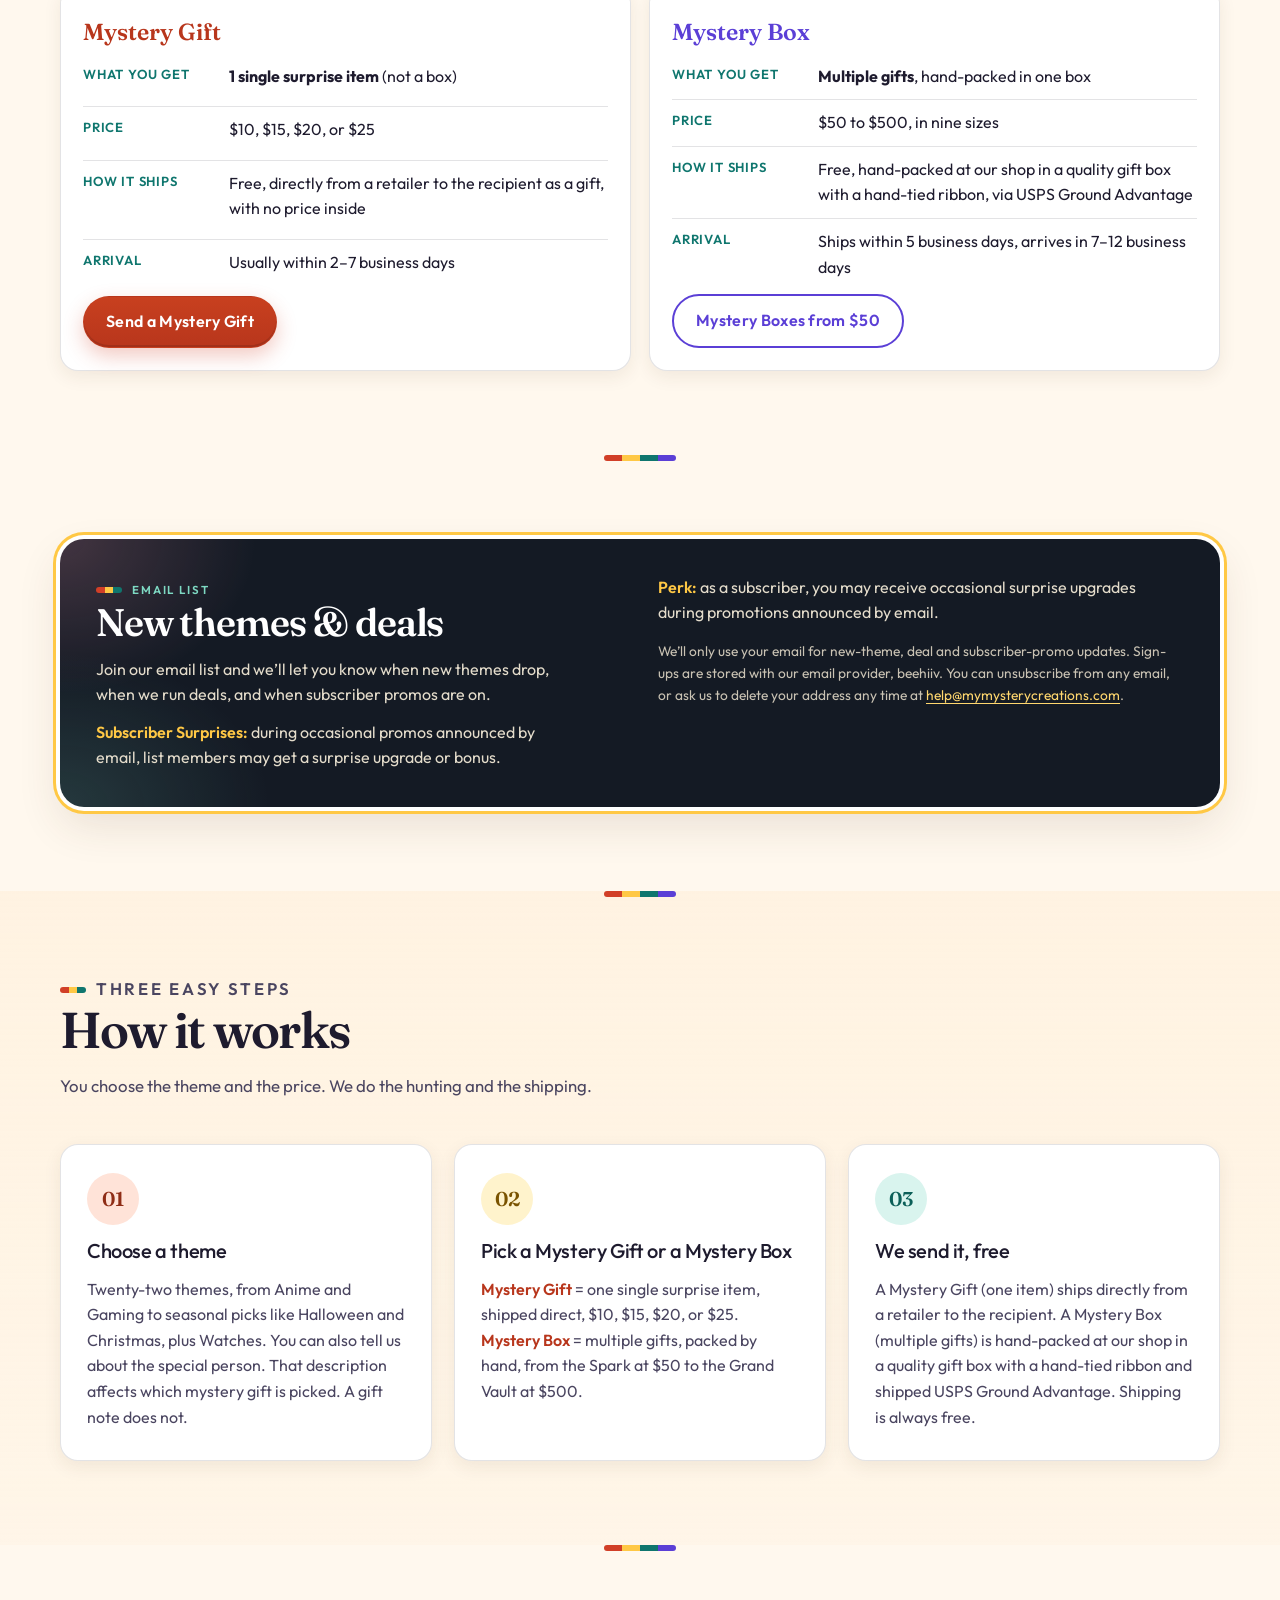
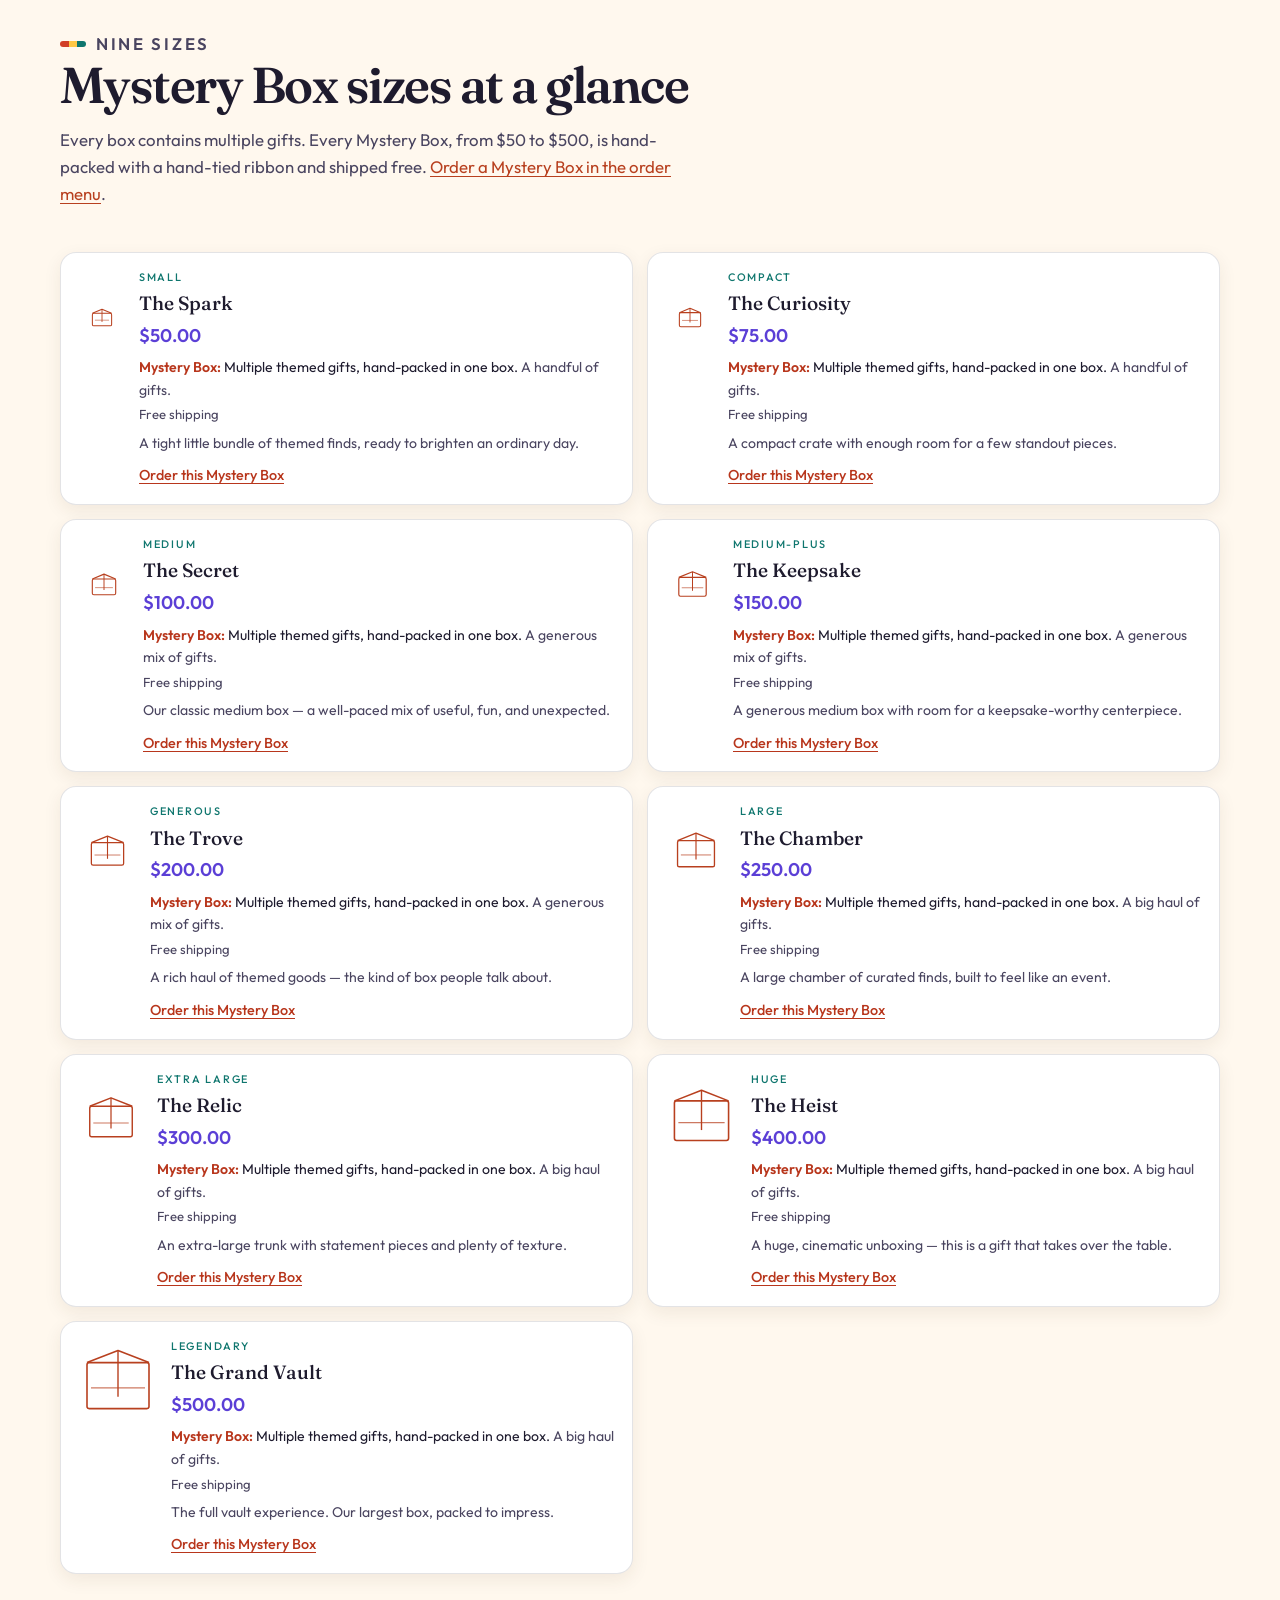
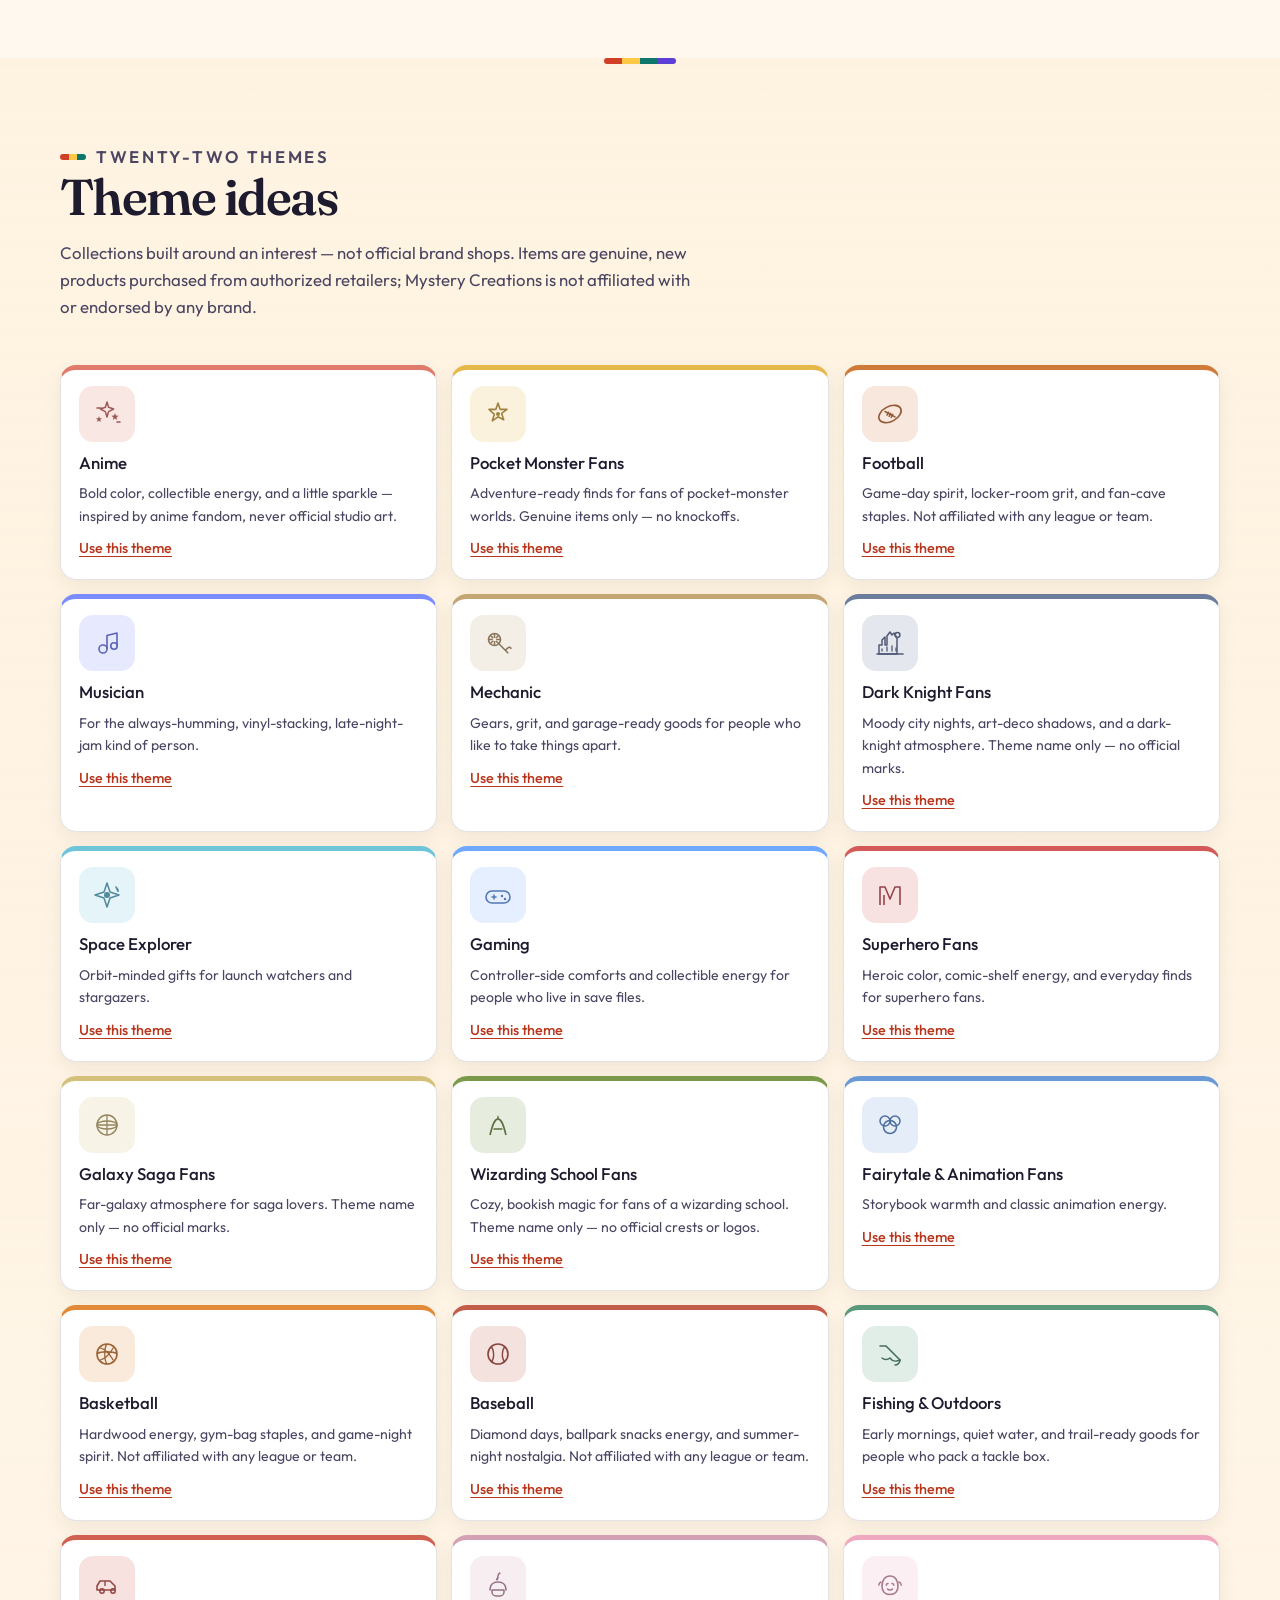
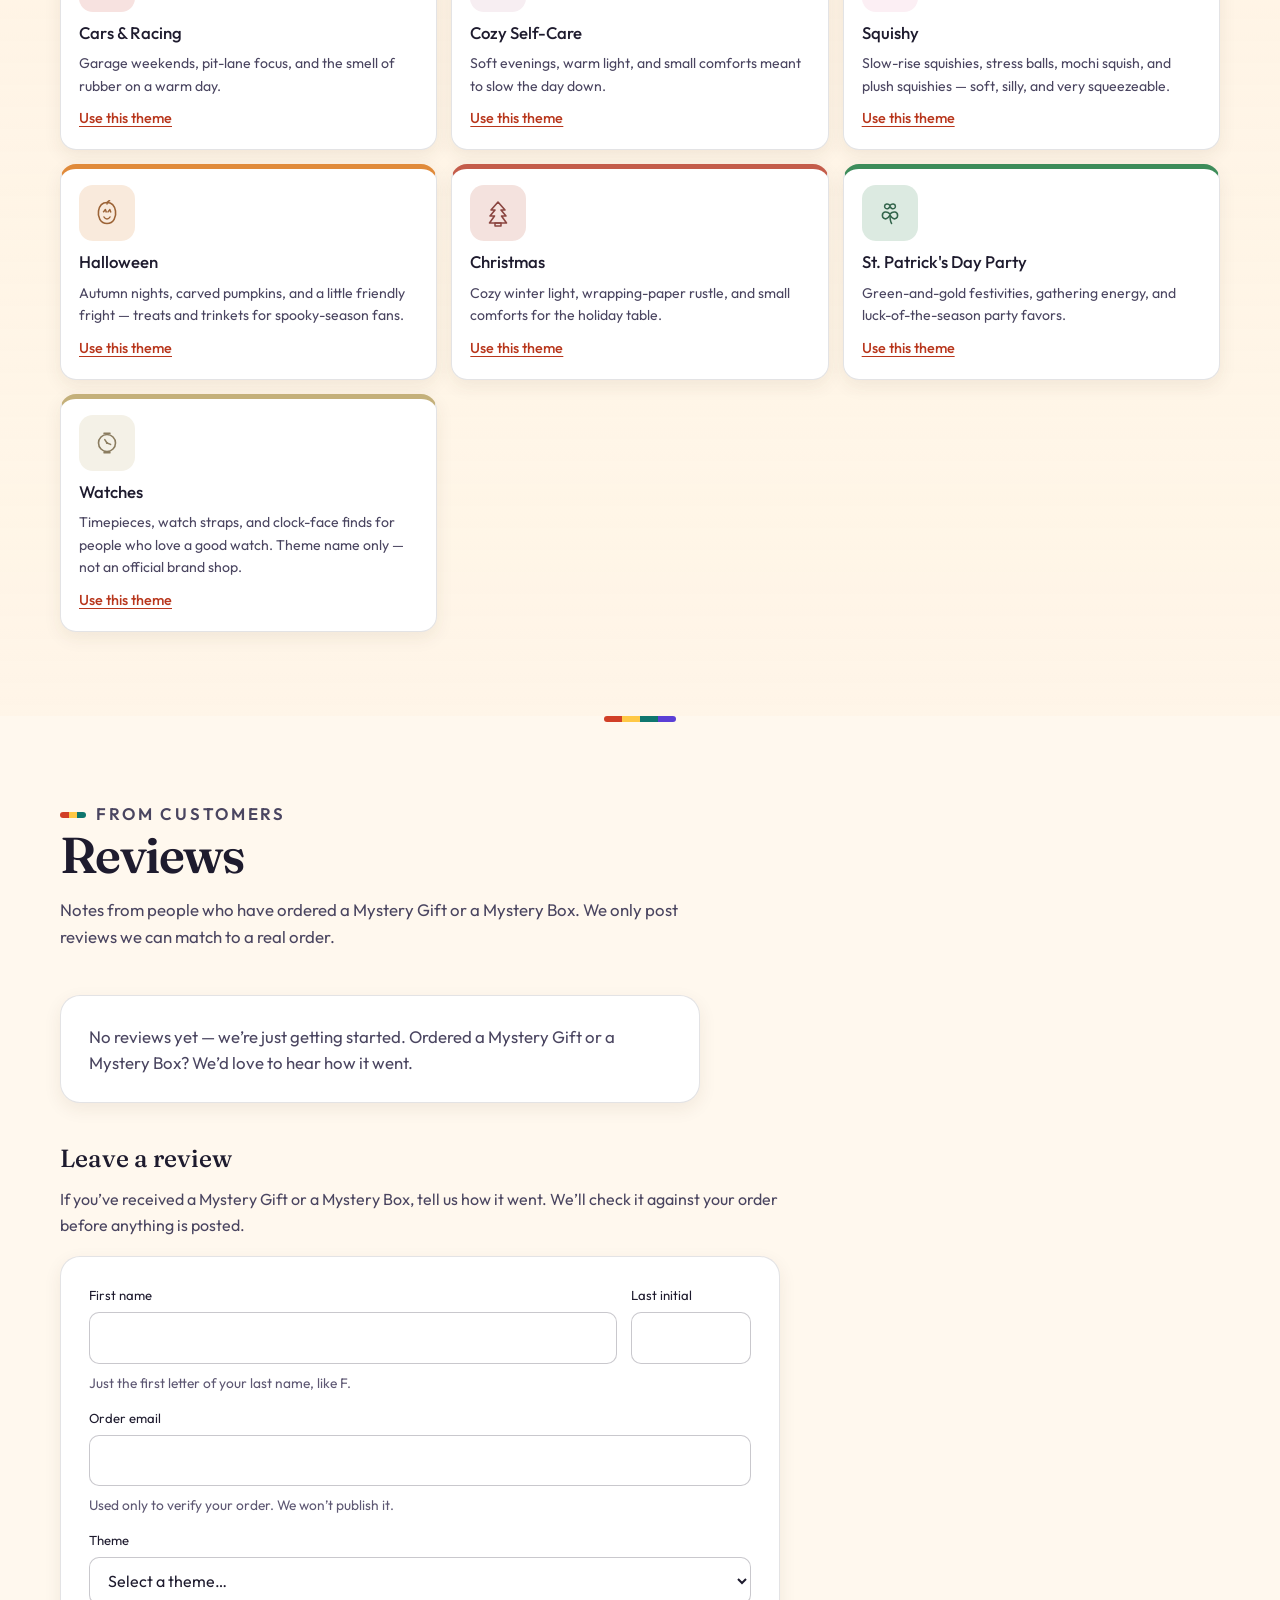
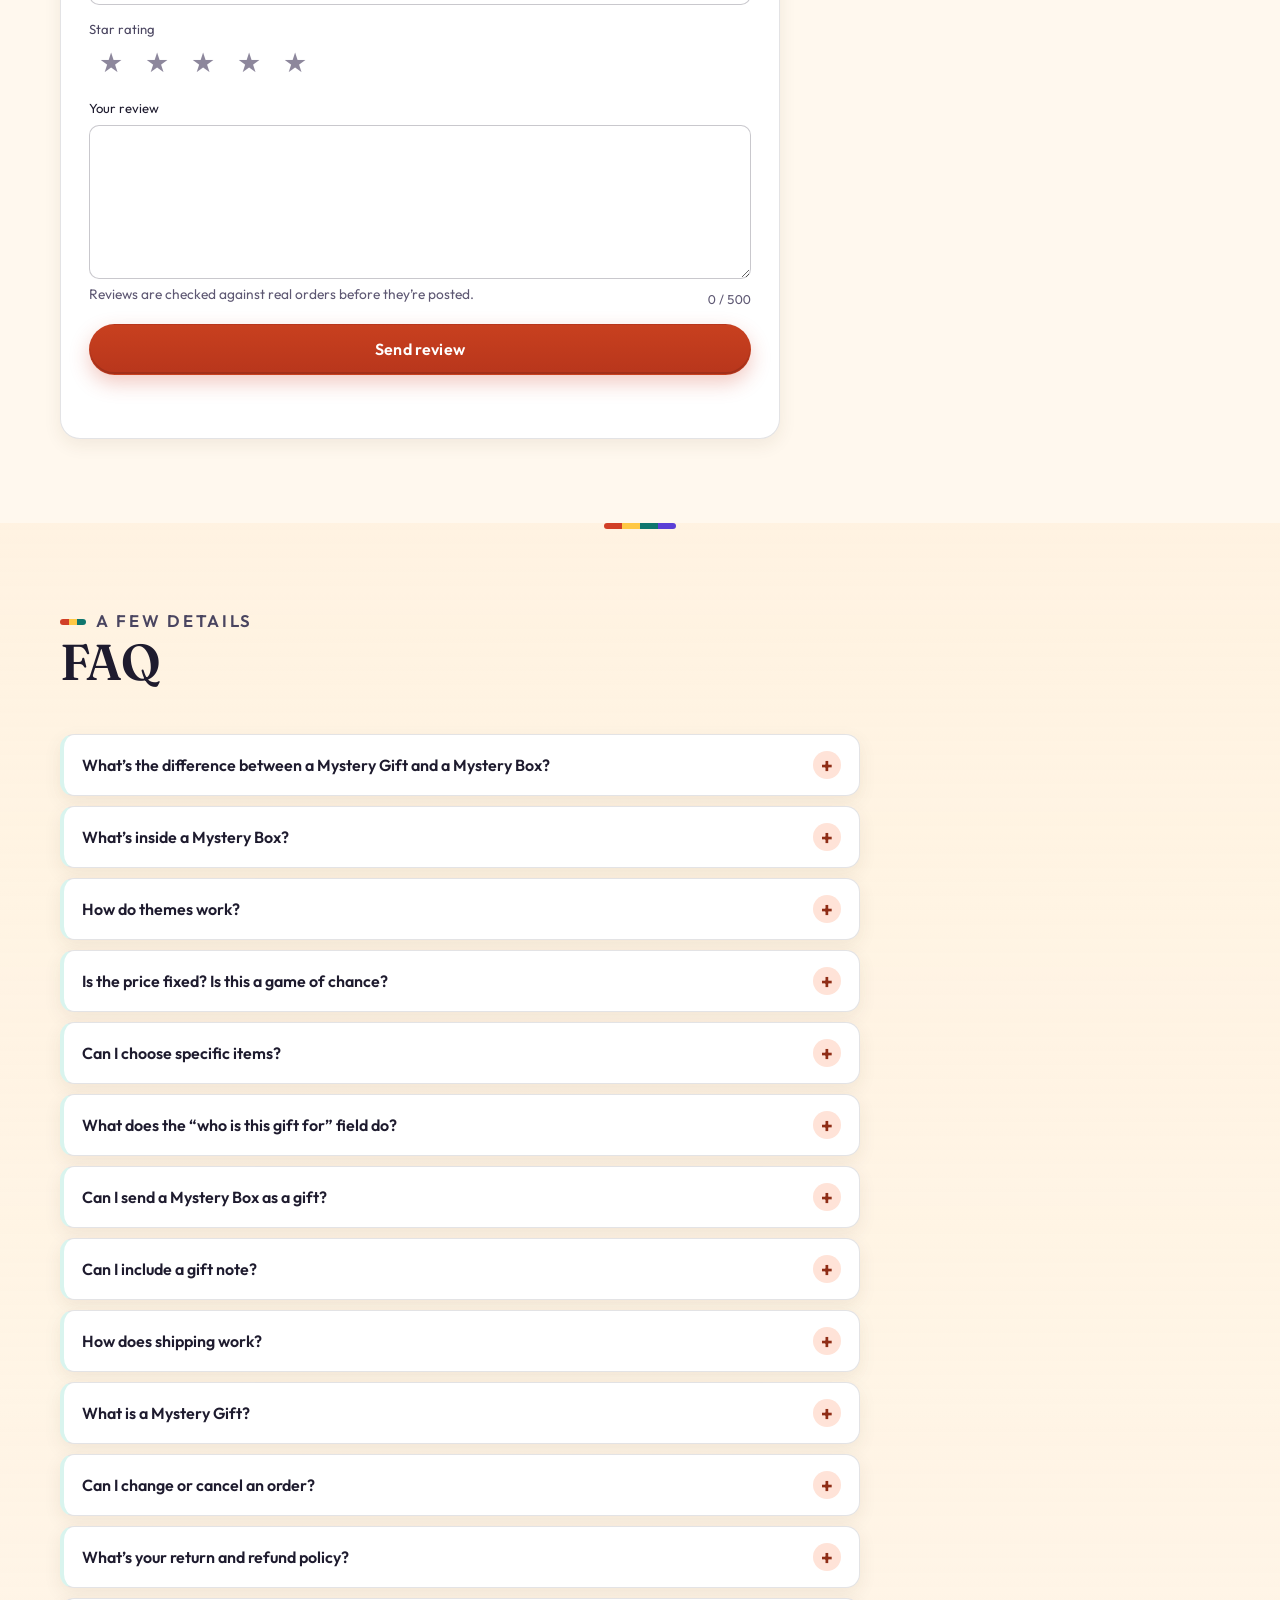
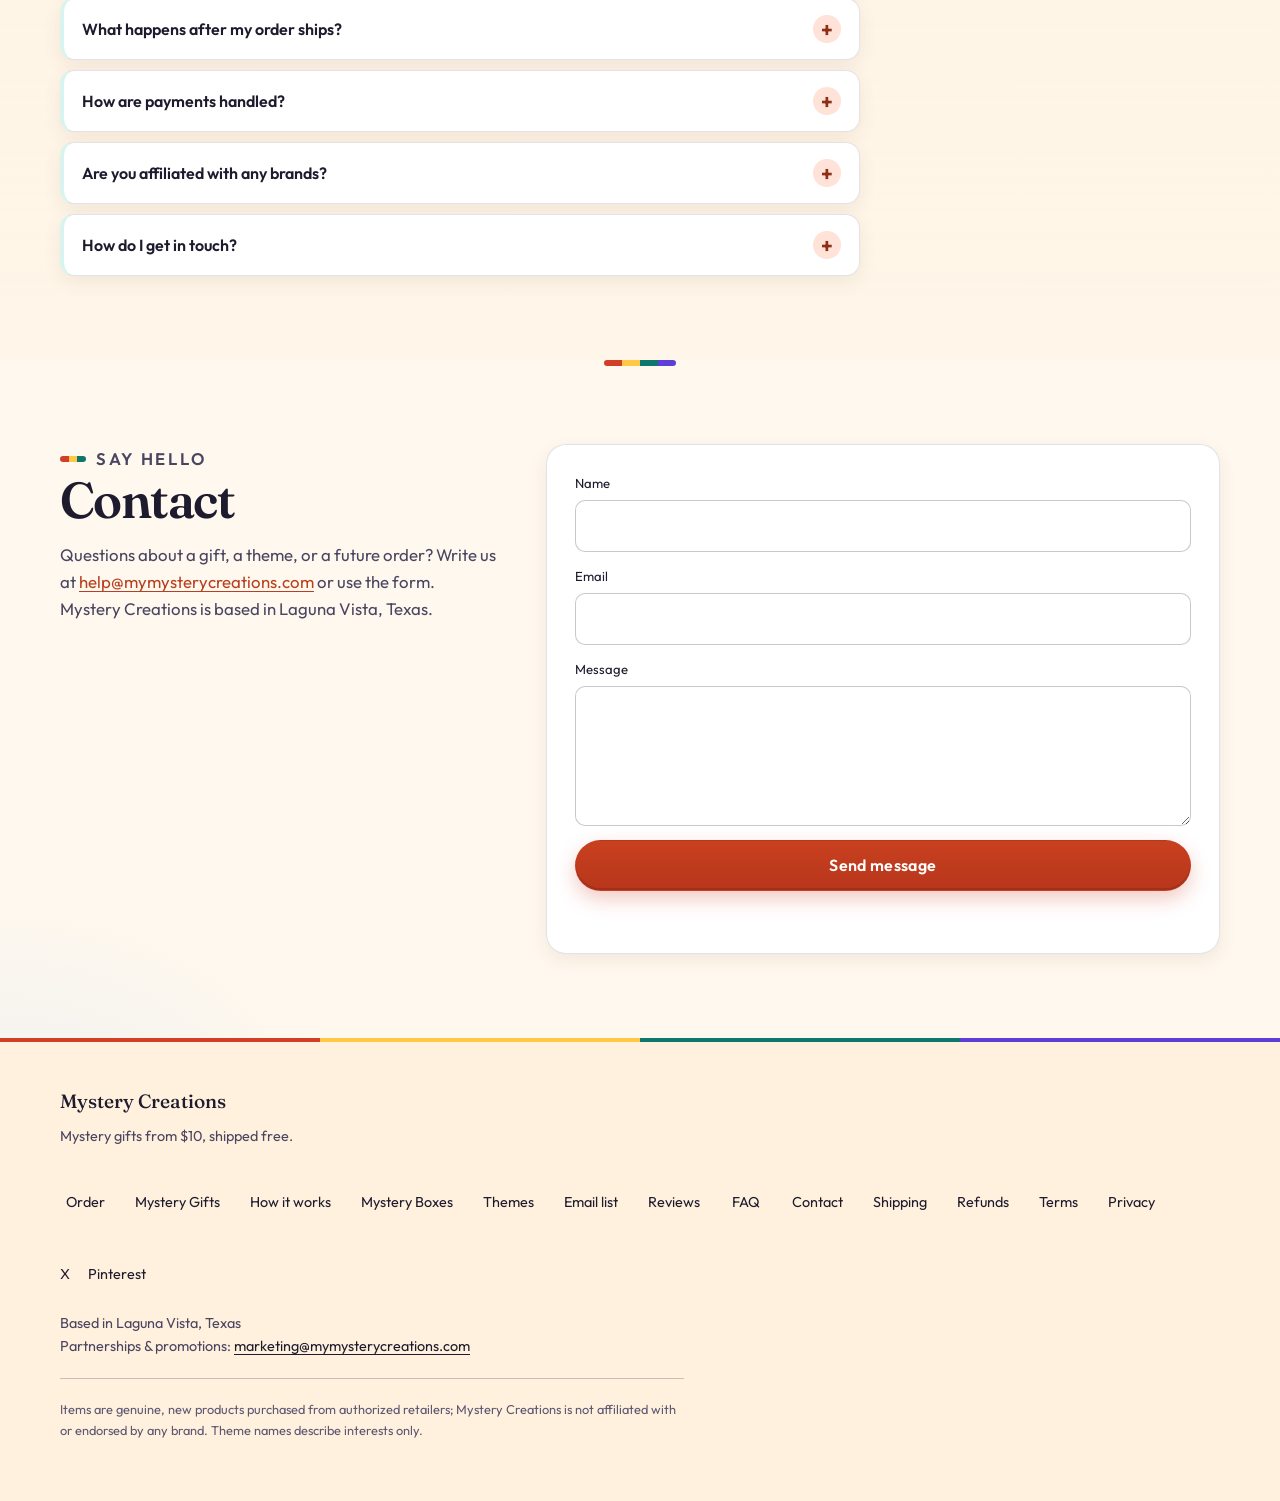
==== commit ba982395: "Put each theme on a full-page collage and reorder the homepage for phones. The first screen is brand" ====
--- a/index.html
+++ b/index.html
@@ -57,7 +57,6 @@
       "description": "Mystery Gift from $10: one single surprise item (not a box), matched to a theme and shipped free, direct to the recipient, with no price inside. Mystery Boxes from $50 to $500: multiple gifts hand-packed in one box with a ribbon.",
       "sameAs": [
         "https://www.pinterest.com/mymysterycreations/",
-        "https://www.instagram.com/beckywiththebox/",
         "https://x.com/BeckyWithTheBox"
       ],
       "address": {
@@ -117,7 +116,7 @@
           "name": "What does the “who is this gift for” field do?",
           "acceptedAnswer": {
             "@type": "Answer",
-            "text": "At checkout you can optionally tell us a little about who the Mystery Gift or Mystery Box is for. We’ll use it as a guide, but we can’t guarantee specific requests, brands, or items, and we aren’t obligated to fulfill every ask. That field is a non-binding guide, as described in our terms."
+            "text": "You can optionally describe the special person this is for. That description affects which mystery gift is picked. It is not a promise of a specific brand or item, and we can’t guarantee every request. The gift note is separate: it is a message for them and does not affect which gift is picked. If you leave either one blank, it stays blank."
           }
         },
         {
@@ -133,7 +132,7 @@
           "name": "Can I include a gift note?",
           "acceptedAnswer": {
             "@type": "Answer",
-            "text": "Yes. At checkout you can add an optional gift note (up to 100 characters). For a Mystery Box, we tuck it in the box. For a Mystery Gift, we pass it to the retailer that ships the item and it is included when the retailer supports gift messages. You can also add an optional note about who it’s for; that note is a guide only, and we can’t guarantee specific requests or items."
+            "text": "Yes. You can add an optional gift note (up to 100 characters). The gift note does not affect which mystery gift is picked — the description of the special person does. For a Mystery Box, we tuck the note in the box. For a Mystery Gift, we pass it to the retailer that ships the item and it is included when the retailer supports gift messages. If you leave the note blank, it stays blank."
           }
         },
         {
@@ -593,7 +592,7 @@
 }
   </script>
 </head>
-<body>
+<body class="home">
   <a class="skip-link" href="#main">Skip to content</a>
 
   <header class="site-header">
@@ -626,208 +625,77 @@
   </header>
 
   <main id="main">
-    <section class="hero">
-      <svg class="hero-confetti" viewBox="0 0 1200 640" preserveAspectRatio="xMaxYMid slice" aria-hidden="true" focusable="false">
-        <circle cx="700" cy="60" r="8" fill="#ffc845" opacity=".75"/>
-        <circle cx="1150" cy="90" r="6" fill="#7ed9c3" opacity=".8"/>
-        <circle cx="1130" cy="540" r="10" fill="#8cc8ff" opacity=".6"/>
-        <circle cx="760" cy="590" r="6" fill="#ff9eb5" opacity=".8"/>
-        <rect x="1080" y="300" width="16" height="6" rx="3" transform="rotate(-20 1088 303)" fill="#d13f27" opacity=".4"/>
-        <rect x="690" y="420" width="16" height="6" rx="3" transform="rotate(25 698 423)" fill="#ffc845" opacity=".8"/>
-        <path d="M1040 140l5 14 14 5-14 5-5 14-5-14-14-5 14-5z" fill="#ffc845" opacity=".85"/>
-        <path d="M780 250l4 11 11 4-11 4-4 11-4-11-11-4 11-4z" fill="#a993ff" opacity=".7"/>
-        <path d="M880 600l4 10 10 4-10 4-4 10-4-10-10-4 10-4z" fill="#7ed9c3" opacity=".85"/>
-        <g transform="translate(1000 560) rotate(-12)" opacity=".6"><rect x="0" y="10" width="34" height="26" rx="4" fill="#ffd2c4"/><rect x="-3" y="4" width="40" height="9" rx="3" fill="#ffb3a0"/><rect x="14" y="4" width="6" height="32" fill="#ffc845"/></g>
-        <g transform="translate(900 30) rotate(10)" opacity=".55"><rect x="0" y="10" width="28" height="22" rx="4" fill="#d9f4ee"/><rect x="-3" y="4" width="34" height="8" rx="3" fill="#a8e6d6"/><rect x="11" y="4" width="6" height="28" fill="#a993ff"/></g>
-      </svg>
-      <div class="wrap hero-grid">
-        <div>
-          <p class="eyebrow">Single-item Mystery Gift · from $10 · Free shipping</p>
-          <h1>One single surprise item,<br><em>sent straight to their door.</em></h1>
-          <p class="lede" data-store-description>A Single-item Mystery Gift is one single surprise item, not a box. Pick a theme and a price, and we send one surprise item matched to it, shipped directly from a retailer to the recipient as a gift, with no price inside. Free shipping on every order.</p>
-          <div class="hero-prices" aria-label="Single-item Mystery Gift prices">
-            <a class="hero-price" href="#gifts" data-gift-pick="gift-10">$10</a><a class="hero-price" href="#gifts" data-gift-pick="gift-15">$15</a><a class="hero-price" href="#gifts" data-gift-pick="gift-20">$20</a><a class="hero-price" href="#gifts" data-gift-pick="gift-25">$25</a>
-          </div>
-          <p class="hero-tax">Mystery Gifts $10–$25, Mystery Boxes $50–$500. Prices in USD, free shipping, plus applicable sales tax.</p>
-          <div class="hero-actions">
-            <a class="btn btn-gold" href="#gifts">Send a Mystery Gift</a>
-            <a class="btn btn-ghost" href="#box-order">Mystery Boxes from $50</a>
-          </div>
-          <p class="hero-split"><strong>Mystery Gift</strong> = one single surprise item. <strong>Mystery Box</strong> = multiple gifts in one box. <a href="#compare">Compare</a></p>
-        </div>
-        <div class="hero-art">
-          <div class="hero-frame" aria-hidden="true">
-            <span class="orbit"></span>
-            <span class="orbit orbit-2"></span>
-            <img src="img/hero-gift.svg" alt="">
-            <span class="hero-raccoon"><svg class="raccoon-art" viewBox="0 0 220 200" xmlns="http://www.w3.org/2000/svg" aria-hidden="true" focusable="false">
-  <ellipse cx="110" cy="190" rx="78" ry="8" fill="#1e1b2e" opacity=".10"/>
-  <g transform="rotate(-28 168 150)">
-    <rect x="150" y="96" width="34" height="96" rx="17" fill="#8d89a0"/>
-    <rect x="150" y="112" width="34" height="13" fill="#3b3650"/>
-    <rect x="150" y="140" width="34" height="13" fill="#3b3650"/>
-    <rect x="150" y="168" width="34" height="12" fill="#3b3650"/>
-    <path d="M150 113a17 17 0 0 1 34 0" fill="#3b3650"/>
-  </g>
-  <path d="M58 188c-6-44 10-74 52-74s58 30 52 74z" fill="#a19db3"/>
-  <path d="M82 188c-3-30 6-50 28-50s31 20 28 50z" fill="#f3eef8"/>
-  <path d="M50 52c-8-20-2-36 6-40 9-4 24 10 32 24z" fill="#8d89a0"/>
-  <path d="M170 52c8-20 2-36-6-40-9-4-24 10-32 24z" fill="#8d89a0"/>
-  <path d="M56 44c-3-12 0-21 4-23 5-2 13 6 18 15z" fill="#ffb3c4"/>
-  <path d="M164 44c3-12 0-21-4-23-5-2-13 6-18 15z" fill="#ffb3c4"/>
-  <path d="M110 24c40 0 66 24 66 58 0 30-26 50-66 50s-66-20-66-50c0-34 26-58 66-58z" fill="#a19db3"/>
-  <path d="M110 70c18 0 44 4 44 24s-20 34-44 34-44-14-44-34 26-24 44-24z" fill="#f7f3fb"/>
-  <path d="M56 78c6-16 26-20 40-12 6 4 10 8 14 8s8-4 14-8c14-8 34-4 40 12 4 12-6 24-20 24-12 0-18-8-26-12-4-2-12-2-16 0-8 4-14 12-26 12-14 0-24-12-20-24z" fill="#2f2b3f"/>
-  <path d="M74 56c8-6 20-6 26 0M120 56c6-6 18-6 26 0" stroke="#f7f3fb" stroke-width="6" stroke-linecap="round" fill="none"/>
-  <circle cx="84" cy="82" r="10" fill="#fff"/>
-  <circle cx="136" cy="82" r="10" fill="#fff"/>
-  <circle cx="86" cy="84" r="6.5" fill="#1e1b2e"/>
-  <circle cx="134" cy="84" r="6.5" fill="#1e1b2e"/>
-  <circle cx="88.5" cy="81" r="2.2" fill="#fff"/>
-  <circle cx="136.5" cy="81" r="2.2" fill="#fff"/>
-  <path d="M102 100c0-4 16-4 16 0 0 4-5 8-8 8s-8-4-8-8z" fill="#1e1b2e"/>
-  <path d="M100 113c4 5 16 5 20 0" stroke="#1e1b2e" stroke-width="3" stroke-linecap="round" fill="none"/>
-  <ellipse cx="72" cy="106" rx="9" ry="5" fill="#ff8fab" opacity=".55"/>
-  <ellipse cx="148" cy="106" rx="9" ry="5" fill="#ff8fab" opacity=".55"/>
-  <rect x="80" y="140" width="60" height="46" rx="6" fill="#e5533a"/>
-  <rect x="76" y="132" width="68" height="14" rx="5" fill="#f26b4f"/>
-  <rect x="104" y="132" width="12" height="54" fill="#ffc845"/>
-  <path d="M110 132c-6-12-22-14-24-6s14 8 24 6zM110 132c6-12 22-14 24-6s-14 8-24 6z" fill="#ffc845" stroke="#e0a91f" stroke-width="1.5"/>
-  <ellipse cx="80" cy="150" rx="11" ry="9" fill="#8d89a0"/>
-  <ellipse cx="140" cy="150" rx="11" ry="9" fill="#8d89a0"/>
-  <circle cx="196" cy="34" r="5" fill="#ffc845"/>
-  <path d="M28 30l3 8 8 3-8 3-3 8-3-8-8-3 8-3z" fill="#7b5cff" opacity=".85"/>
-</svg></span>
-          </div>
-          <p class="hero-caption">Mystery Gift: one single surprise item, tagged and sent straight to them.</p>
-        </div>
-      </div>
-    </section>
-
-
-    <section class="section order-section" id="order">
-      <div class="wrap">
-        <div class="section-head">
-          <p class="eyebrow">Order here · Free shipping on everything</p>
-          <h2>Choose your Mystery Gift or Mystery Box</h2>
-          <p><strong>Mystery Gift</strong> = one single surprise item. <strong>Mystery Box</strong> = multiple gifts packed in one box. Both menus are right here, one above the other: pick one, choose a theme and a price, and continue to secure checkout.</p>
-        </div>
-        <div class="order-stack">
-        <article class="order-menu gift-menu" id="gifts" aria-labelledby="gift-menu-title">
-          <header class="order-menu-head">
-            <span class="order-menu-tag">Option 1 · $10 to $25</span>
-            <h3 id="gift-menu-title">Mystery Gift: one single surprise item (not a box)</h3>
-            <p>One surprise item matched to your theme, shipped free and directly from a retailer to the recipient as a gift, with no price inside. Usually arrives within 2–7 business days.</p>
-          </header>
-          <form class="order-form" id="gift-order-form">
-            <div class="order-fields">
+    <form class="shop-form order-form" id="order-form" novalidate>
+      <div class="above-fold" id="order">
+        <div class="wrap">
+          <div class="fold-stack">
+            <div class="fold-card">
+              <h1 class="slogan" data-store-tagline>Mystery gifts from $10, shipped free.</h1>
               <div class="field">
-                <label for="gift-theme-select">1. Choose a theme</label>
-                <select id="gift-theme-select" name="gift-theme" required autocomplete="off">
-                  <option value="">Select a theme…</option>
+                <label for="theme-select">Theme</label>
+                <select id="theme-select" name="theme" autocomplete="off">
+                  <option value="">Choose a theme…</option>
                 </select>
+                <p class="theme-hint" id="theme-hint" hidden></p>
               </div>
               <div class="field">
-                <label for="gift-price-select">2. Choose a Mystery Gift price</label>
-                <select id="gift-price-select" name="gift-price" required autocomplete="off">
-                  <option value="">Choose a Mystery Gift price</option>
-                </select>
+                <label for="recipient">Tell us about the special person <span class="optional">optional</span></label>
+                <textarea id="recipient" name="recipient" maxlength="100" rows="2" placeholder="Dad, 60s, loves fishing and old westerns" autocomplete="off"></textarea>
+                <div class="note-meta">
+                  <p class="hint" id="recipient-hint">This description affects which mystery gift is picked.</p>
+                  <span class="char-count" id="recipient-count" aria-live="polite">0 / 100</span>
+                </div>
               </div>
             </div>
-            <div class="checkout-steps" aria-label="What you’ll add at secure checkout">
-              <p class="checkout-steps-head"><span class="stripe-badge">At checkout</span></p>
-              <p class="checkout-steps-lede">Next, at secure checkout you’ll add: 1) a short description of the recipient (their interests, age, likes) so we can match the gift, and 2) an optional gift note. 100 characters each.</p>
-              <ol>
-                <li>
-                  <strong>Describe the recipient</strong>
-                  <span class="at-checkout">at checkout · optional · 100 characters</span>
-                  <span class="example">Example: “Dad, 60s, loves fishing and old westerns”</span>
-                </li>
-                <li>
-                  <strong>Gift note</strong>
-                  <span class="at-checkout">at checkout · optional · 100 characters</span>
-                  <span class="example">Example: “Happy birthday! Love, Sam”</span>
-                </li>
-              </ol>
-            </div>
-            <p class="gift-single-note" id="gift-single-note"><strong>This is one single item, not a box.</strong> Want multiple gifts? See our <a href="#box-order">Mystery Boxes from $50</a>.</p>
-            <div class="checkout-panel" id="gift-checkout">
-              <div class="order-summary">
-                <div class="summary-row"><span>Mystery Gift</span><strong data-gift-summary-item>One single surprise item</strong></div>
-                <div class="summary-row"><span>Price</span><strong data-gift-summary-price>Choose a price</strong></div>
-                <div class="summary-row"><span>Theme</span><strong data-gift-summary-theme>Choose a theme</strong></div>
-                <div class="summary-row summary-total"><span>Total</span><strong data-gift-summary-total>—</strong></div>
-                <p class="checkout-note" id="gift-status" aria-live="polite">Choose a theme and a Mystery Gift price, then continue to checkout. Your selected Mystery Gift, theme, and price go with you to Stripe.</p>
-                <p class="price-note">Prices in USD, free shipping, plus applicable sales tax.</p>
-              </div>
-              <div>
-                <div class="checkout-callout" id="gift-checkout-status"></div>
-                <button class="btn btn-gold btn-wide is-disabled" type="submit" data-gift-checkout-btn disabled>Continue to checkout</button>
-                <p class="hint">Payments run through Stripe. You’ll enter the recipient’s U.S. address at checkout. No account is required on this site.</p>
-              </div>
-            </div>
-          </form>
-        </article>
-        <div class="order-or" aria-hidden="true"><span>or, for multiple gifts</span></div>
-        <article class="order-menu box-menu" id="box-order" aria-labelledby="box-menu-title">
-          <header class="order-menu-head">
-            <span class="order-menu-tag">Option 2 · $50 to $500</span>
-            <h3 id="box-menu-title">Mystery Box: multiple gifts packed in one box</h3>
-            <p><strong>Every box contains multiple gifts.</strong> Multiple themed gifts, hand-packed at our shop in a quality gift box with a hand-tied ribbon, shipped free via USPS Ground Advantage. Smaller boxes hold a handful of gifts; bigger boxes hold a big haul of gifts.</p>
-          </header>
-            <form class="order-form" id="order-form">
-              <div class="order-fields">
-                <div class="field">
-                  <label for="tier-select">1. Choose a Mystery Box size</label>
-                  <select id="tier-select" name="tier" required autocomplete="off">
-                    <option value="">Select a Mystery Box…</option>
-                  </select>
-                  <div class="tier-summary" id="tier-summary" hidden></div>
-                </div>
-                <div class="field">
-                  <label for="theme-select">2. Choose a theme</label>
-                  <select id="theme-select" name="theme" required autocomplete="off">
-                    <option value="">Select a theme…</option>
-                  </select>
-                  <p class="theme-hint" id="theme-hint" hidden></p>
-                </div>
-              </div>
-              <div class="checkout-steps" aria-label="What you’ll add at secure checkout">
-                <p class="checkout-steps-head"><span class="stripe-badge">At checkout</span></p>
-                <p class="checkout-steps-lede">Next, at secure checkout you’ll add: 1) a short description of the recipient (their interests, age, likes) so we can match the gift, and 2) an optional gift note. 100 characters each.</p>
-                <ol>
-                  <li>
-                    <strong>Describe the recipient</strong>
-                    <span class="at-checkout">at checkout · optional · 100 characters</span>
-                    <span class="example">Example: “Dad, 60s, loves fishing and old westerns”</span>
-                  </li>
-                  <li>
-                    <strong>Gift note</strong>
-                    <span class="at-checkout">at checkout · optional · 100 characters</span>
-                    <span class="example">Example: “Happy birthday! Love, Sam”</span>
-                  </li>
-                </ol>
-              </div>
-              <div class="checkout-panel" id="checkout">
-                <div class="order-summary">
-                  <div class="summary-row"><span>Mystery Box</span><strong data-summary-tier>Choose a Mystery Box size</strong></div>
-                  <div class="summary-row"><span>Size</span><strong data-summary-size>—</strong></div>
-                  <div class="summary-row"><span>Theme</span><strong data-summary-theme>Choose a theme</strong></div>
-                  <div class="summary-row summary-total"><span>Total</span><strong data-summary-price>—</strong></div>
-                  <p class="checkout-note">Every box contains multiple gifts. One Mystery Box per checkout keeps packing simple. Want another? Place a second order after the first. Free shipping via USPS Ground Advantage, U.S. only. Ships within 5 business days, arrives in 7–12 business days.</p>
-                  <p class="price-note">Prices in USD, free shipping, plus applicable sales tax.</p>
-                </div>
-                <div>
-                  <div class="checkout-callout" id="checkout-status"></div>
-                  <button class="btn btn-gold btn-wide is-disabled" type="submit" data-checkout-btn disabled>Continue to checkout</button>
-                  <p class="hint">Payments run through Stripe. No account is required on this site. You’ll return here after payment.</p>
-                </div>
-              </div>
-            </form>
-        </article>
-        </div>
-      </div>
-    </section>
+          </div>
+        </div>
+      </div>
+
+      <div class="wrap shop-flow">
+        <div class="shop-panel field" id="note">
+          <label for="gift-note">Add a special note <span class="optional">optional</span></label>
+          <textarea id="gift-note" name="giftNote" maxlength="100" rows="3" placeholder="Happy birthday! Love, Sam" autocomplete="off"></textarea>
+          <div class="note-meta">
+            <p class="hint" id="gift-note-hint">The gift note does not affect which gift is picked. It is a message for them.</p>
+            <span class="char-count" id="gift-note-count" aria-live="polite">0 / 100</span>
+          </div>
+        </div>
+
+        <fieldset class="shop-panel choice-panel gift-menu" id="gifts">
+          <legend>
+            <span class="order-menu-tag">$10 to $25</span>
+            <span class="choice-title">Mystery Gift</span>
+          </legend>
+          <p class="choice-lede"><strong>One single surprise item, not a box.</strong> Choose a price. It ships free, directly from a retailer to the recipient, with no price inside, and usually arrives within 2–7 business days.</p>
+          <div class="choice-grid" id="gift-choices"></div>
+        </fieldset>
+
+        <fieldset class="shop-panel choice-panel box-menu" id="box-order">
+          <legend>
+            <span class="order-menu-tag">$50 to $500</span>
+            <span class="choice-title">Mystery Box</span>
+          </legend>
+          <p class="choice-lede"><strong>Multiple gifts, hand-packed in one box</strong> at our shop, with a hand-tied ribbon. Free shipping via USPS Ground Advantage. Ships within 5 business days, arrives in 7–12 business days. Smaller boxes hold a handful of gifts; bigger boxes hold a big haul of gifts.</p>
+          <div class="choice-grid choice-grid-boxes" id="box-choices"></div>
+        </fieldset>
+
+        <section class="shop-panel checkout-block" id="checkout" aria-labelledby="checkout-title">
+          <h2 id="checkout-title">Checkout</h2>
+          <div class="order-summary">
+            <div class="summary-row"><span>Order</span><strong data-summary-item>Choose a Mystery Gift or Mystery Box</strong></div>
+            <div class="summary-row"><span>Price</span><strong data-summary-price>—</strong></div>
+            <div class="summary-row"><span>Theme</span><strong data-summary-theme>Choose a theme</strong></div>
+            <div class="summary-row"><span>About them</span><strong data-summary-recipient>Left blank</strong></div>
+            <div class="summary-row"><span>Gift note</span><strong data-summary-note>Left blank</strong></div>
+          </div>
+          <p class="pick-reminder">The description of the special person affects which mystery gift is picked. The gift note does not.</p>
+          <p class="checkout-note" id="checkout-status" aria-live="polite">Choose a theme and either a Mystery Gift price or a Mystery Box. If you skip the description or the note, that part stays blank.</p>
+          <button class="btn btn-gold btn-checkout" type="submit" data-checkout-btn disabled>Continue to secure checkout</button>
+          <p class="hint">Payments run through Stripe. You’ll add the recipient’s U.S. address there. Theme, Mystery Gift or Mystery Box, and price are attached to this checkout, and so are the description and gift note exactly as typed — if you skipped one, that field stays blank. No account is required on this site.</p>
+          <p class="price-note">Prices in USD, free shipping, plus applicable sales tax.</p>
+        </section>
+      </div>
+    </form>
 
     <section class="section compare-section" id="compare">
       <div class="wrap">
@@ -890,13 +758,13 @@
         <div class="steps">
           <article class="step">
             <div class="step-num">01</div>
-            <h3>Pick a Mystery Gift or a Mystery Box</h3>
-            <p><strong>Mystery Gift</strong> = 1 item, shipped direct. <strong>Mystery Box</strong> = multiple gifts, packed by hand. Mystery Gifts are $10, $15, $20, or $25; Mystery Boxes come in nine sizes, from the Spark at $50 to the Grand Vault at $500.</p>
+            <h3>Choose a theme</h3>
+            <p>Twenty-two themes, from Anime and Gaming to seasonal picks like Halloween and Christmas, plus Watches. You can also tell us about the special person. That description affects which mystery gift is picked. A gift note does not.</p>
           </article>
           <article class="step">
             <div class="step-num">02</div>
-            <h3>Pick a theme</h3>
-            <p>Twenty-two themes, from Anime and Gaming to seasonal picks like Halloween and Christmas, plus Watches. We’ll add more over time.</p>
+            <h3>Pick a Mystery Gift or a Mystery Box</h3>
+            <p><strong>Mystery Gift</strong> = one single surprise item, shipped direct, $10, $15, $20, or $25. <strong>Mystery Box</strong> = multiple gifts, packed by hand, from the Spark at $50 to the Grand Vault at $500.</p>
           </article>
           <article class="step">
             <div class="step-num">03</div>
@@ -1018,7 +886,7 @@
           </details>
           <details class="faq">
             <summary>What does the “who is this gift for” field do?</summary>
-            <p>At checkout you can optionally tell us a little about who the Mystery Gift or Mystery Box is for. We’ll use it as a guide, but we can’t guarantee specific requests, brands, or items, and we aren’t obligated to fulfill every ask. That field is a non-binding guide, as described in our terms.</p>
+            <p>You can optionally describe the special person this is for. That description affects which mystery gift is picked. It is not a promise of a specific brand or item, and we can’t guarantee every request. The gift note is separate: it is a message for them and does not affect which gift is picked. If you leave either one blank, it stays blank.</p>
           </details>
           <details class="faq">
             <summary>Can I send a Mystery Box as a gift?</summary>
@@ -1026,7 +894,7 @@
           </details>
           <details class="faq">
             <summary>Can I include a gift note?</summary>
-            <p>Yes. At checkout you can add an optional gift note (up to 100 characters). For a Mystery Box, we tuck it in the box. For a Mystery Gift, we pass it to the retailer that ships the item and it is included when the retailer supports gift messages. You can also add an optional note about who it’s for; that note is a guide only, and we can’t guarantee specific requests or items.</p>
+            <p>Yes. You can add an optional gift note (up to 100 characters). The gift note does not affect which mystery gift is picked — the description of the special person does. For a Mystery Box, we tuck the note in the box. For a Mystery Gift, we pass it to the retailer that ships the item and it is included when the retailer supports gift messages. If you leave the note blank, it stays blank.</p>
           </details>
           <details class="faq" id="faq-shipping">
             <summary>How does shipping work?</summary>
@@ -1122,10 +990,10 @@
   <div class="order-bar" id="order-bar" hidden>
     <div class="wrap order-bar-inner">
       <div class="order-bar-copy">
-        <p>Your Mystery Box</p>
+        <p>Your order</p>
         <h2 id="order-bar-line">Pick a size and a theme</h2>
       </div>
-      <a class="btn btn-gold" href="#box-order">Checkout</a>
+      <a class="btn btn-gold" href="#checkout">Checkout</a>
     </div>
   </div>
 
--- a/css/styles.css
+++ b/css/styles.css
@@ -2122,3 +2122,234 @@
     transition: none;
   }
 }
+
+/* Homepage fold: branding, slogan, theme, then who it's for — one screen.
+   Theme photos replace the old CSS pattern washes. */
+.above-fold {
+  position: relative;
+  z-index: 2;
+  min-height: calc(100dvh - var(--header-h) - env(safe-area-inset-top, 0px));
+  min-height: calc(100svh - var(--header-h) - env(safe-area-inset-top, 0px));
+  padding: 18px 0 20px;
+  display: flex;
+  flex-direction: column;
+}
+.fold-stack,
+.shop-flow {
+  width: min(720px, 100%);
+  margin-left: auto;
+  margin-right: auto;
+}
+.slogan {
+  font-family: var(--font-serif);
+  font-weight: 560;
+  font-size: clamp(1.45rem, 4.6vw, 2.7rem);
+  line-height: 1.15;
+  letter-spacing: -0.03em;
+  color: var(--paper);
+  margin: 0 0 14px;
+}
+.fold-card,
+.shop-panel {
+  background: rgba(255, 252, 247, 0.94);
+  border: 1px solid var(--line);
+  border-radius: 22px;
+  box-shadow: var(--shadow-sm);
+  padding: 16px 16px 14px;
+}
+.fold-card {
+  display: grid;
+  gap: 14px;
+}
+.shop-flow {
+  position: relative;
+  z-index: 2;
+  display: grid;
+  gap: 18px;
+  padding: 4px 0 56px;
+}
+.shop-panel.field,
+.fold-card .field {
+  display: grid;
+  gap: 6px;
+}
+.fold-card label,
+.shop-panel > label,
+.choice-panel legend {
+  font-weight: 600;
+}
+.above-fold textarea#recipient,
+.shop-panel textarea#gift-note {
+  min-height: 72px;
+  resize: vertical;
+}
+.theme-hint {
+  margin: 0;
+  color: var(--cream-dim);
+  font-size: 0.92rem;
+}
+.choice-panel {
+  border: 1px solid var(--line);
+  margin: 0;
+  min-width: 0;
+}
+.choice-panel.gift-menu { border-top: 6px solid var(--coral); }
+.choice-panel.box-menu { border-top: 6px solid var(--violet); }
+.choice-panel legend {
+  display: flex;
+  flex-direction: column;
+  align-items: flex-start;
+  gap: 8px;
+  padding: 0;
+  margin: 0 0 8px;
+  float: none;
+  width: 100%;
+}
+.choice-title {
+  font-family: var(--font-serif);
+  font-size: clamp(1.45rem, 3vw, 1.9rem);
+  font-weight: 600;
+  line-height: 1.1;
+  color: var(--coral-deep);
+}
+.box-menu .choice-title { color: var(--violet); }
+.choice-lede {
+  margin: 0 0 14px;
+  color: var(--cream-dim);
+}
+.choice-lede strong { color: var(--coral-deep); }
+.box-menu .choice-lede strong { color: var(--violet); }
+.choice-grid {
+  display: grid;
+  grid-template-columns: 1fr 1fr;
+  gap: 10px;
+}
+.choice-grid-boxes { grid-template-columns: 1fr; }
+.choice {
+  position: relative;
+  display: grid;
+  gap: 2px;
+  align-content: start;
+  min-height: 92px;
+  padding: 12px 12px 10px;
+  border-radius: 16px;
+  border: 2px solid var(--line-strong);
+  background: #fff;
+  cursor: pointer;
+  text-align: left;
+}
+.choice input {
+  position: absolute;
+  opacity: 0;
+  width: 1px;
+  height: 1px;
+  pointer-events: none;
+}
+.choice-price {
+  font-family: var(--font-serif);
+  font-size: 1.55rem;
+  font-weight: 600;
+  letter-spacing: -0.03em;
+  color: var(--paper);
+  line-height: 1.1;
+}
+.choice-name {
+  font-weight: 600;
+  font-size: 0.95rem;
+}
+.choice-meta {
+  color: var(--mist);
+  font-size: 0.82rem;
+  line-height: 1.35;
+}
+.gift-menu .choice:has(input:checked) {
+  border-color: var(--coral);
+  background: var(--coral-soft);
+  box-shadow: 0 0 0 3px rgba(209, 63, 39, 0.18);
+}
+.box-menu .choice:has(input:checked) {
+  border-color: var(--violet);
+  background: var(--violet-soft);
+  box-shadow: 0 0 0 3px rgba(91, 63, 214, 0.18);
+}
+.choice:focus-within {
+  outline: 3px solid var(--violet);
+  outline-offset: 2px;
+}
+.checkout-block h2 {
+  font-family: var(--font-serif);
+  font-size: clamp(1.8rem, 4vw, 2.4rem);
+  margin: 0 0 12px;
+  font-weight: 600;
+}
+.checkout-block .order-summary { gap: 10px; }
+.checkout-block .summary-row strong {
+  text-align: right;
+  max-width: 62%;
+  overflow-wrap: anywhere;
+}
+.pick-reminder {
+  margin: 14px 0 0;
+  padding: 12px 14px;
+  border-radius: 14px;
+  background: var(--sun-soft);
+  color: #1e1b2e;
+  font-weight: 600;
+  line-height: 1.4;
+}
+.btn-checkout {
+  width: 100%;
+  min-height: 68px;
+  margin-top: 14px;
+  padding: 16px 22px;
+  border-radius: 16px;
+  font-size: 1.2rem;
+}
+.order-echo {
+  margin: 0 0 18px;
+  padding: 14px 14px 6px;
+  border-radius: 16px;
+  background: var(--sun-soft);
+  text-align: left;
+}
+.order-echo p { margin: 0 0 10px; color: var(--cream); }
+.order-echo .pick-reminder { margin-top: 0; background: #fff; }
+
+@media (min-width: 800px) {
+  .choice-grid { grid-template-columns: repeat(4, minmax(0, 1fr)); }
+  .choice-grid-boxes { grid-template-columns: repeat(2, minmax(0, 1fr)); }
+  .fold-card, .shop-panel { padding: 22px 22px 18px; }
+  .above-fold { padding-top: 28px; }
+}
+@media (max-height: 520px) {
+  .above-fold { min-height: 0; padding-top: 10px; }
+  .slogan { font-size: 1.3rem; margin-bottom: 8px; }
+  .above-fold textarea#recipient { min-height: 52px; }
+}
+
+/* Full-bleed theme photo. Default (no data-shop-theme) stays the cream brand wash. */
+html[data-shop-theme] body::before {
+  position: fixed;
+  opacity: 1;
+  background: var(--theme-photo) center center / cover no-repeat;
+}
+html[data-shop-theme] body::after {
+  opacity: 1;
+  background: linear-gradient(180deg, rgba(255, 248, 238, 0.55) 0%, rgba(255, 248, 238, 0.28) 24%, rgba(255, 248, 238, 0.08) 48%, rgba(12, 10, 14, 0.22) 100%);
+}
+html[data-shop-theme] .fold-card,
+html[data-shop-theme] .shop-panel,
+html[data-shop-theme] .site-header {
+  backdrop-filter: blur(10px);
+}
+html[data-shop-theme] #how,
+html[data-shop-theme] #themes,
+html[data-shop-theme] #faq,
+html[data-shop-theme] #reviews,
+html[data-shop-theme] #boxes,
+html[data-shop-theme] #contact,
+html[data-shop-theme] .compare-section,
+html[data-shop-theme] .waitlist-section {
+  background: rgba(255, 248, 238, 0.92);
+}
+html[data-shop-theme] .hero { background: transparent; }
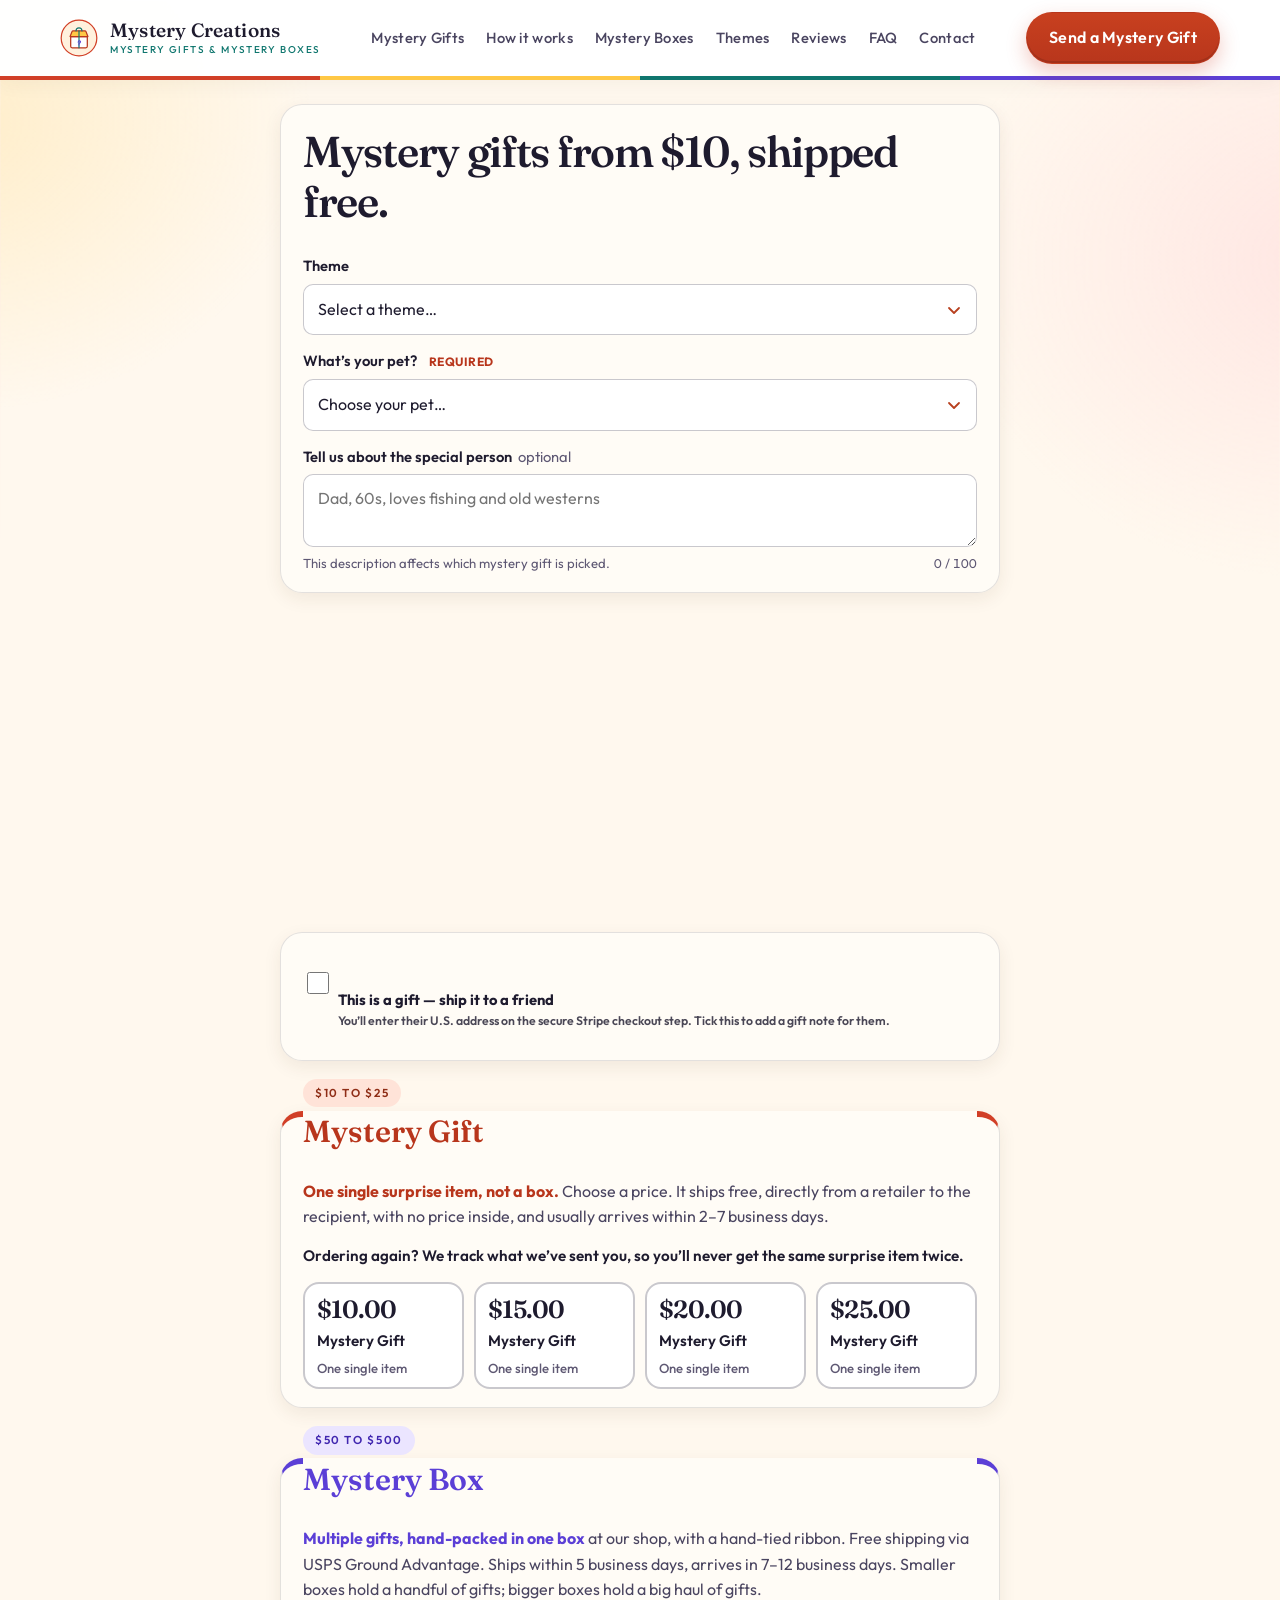
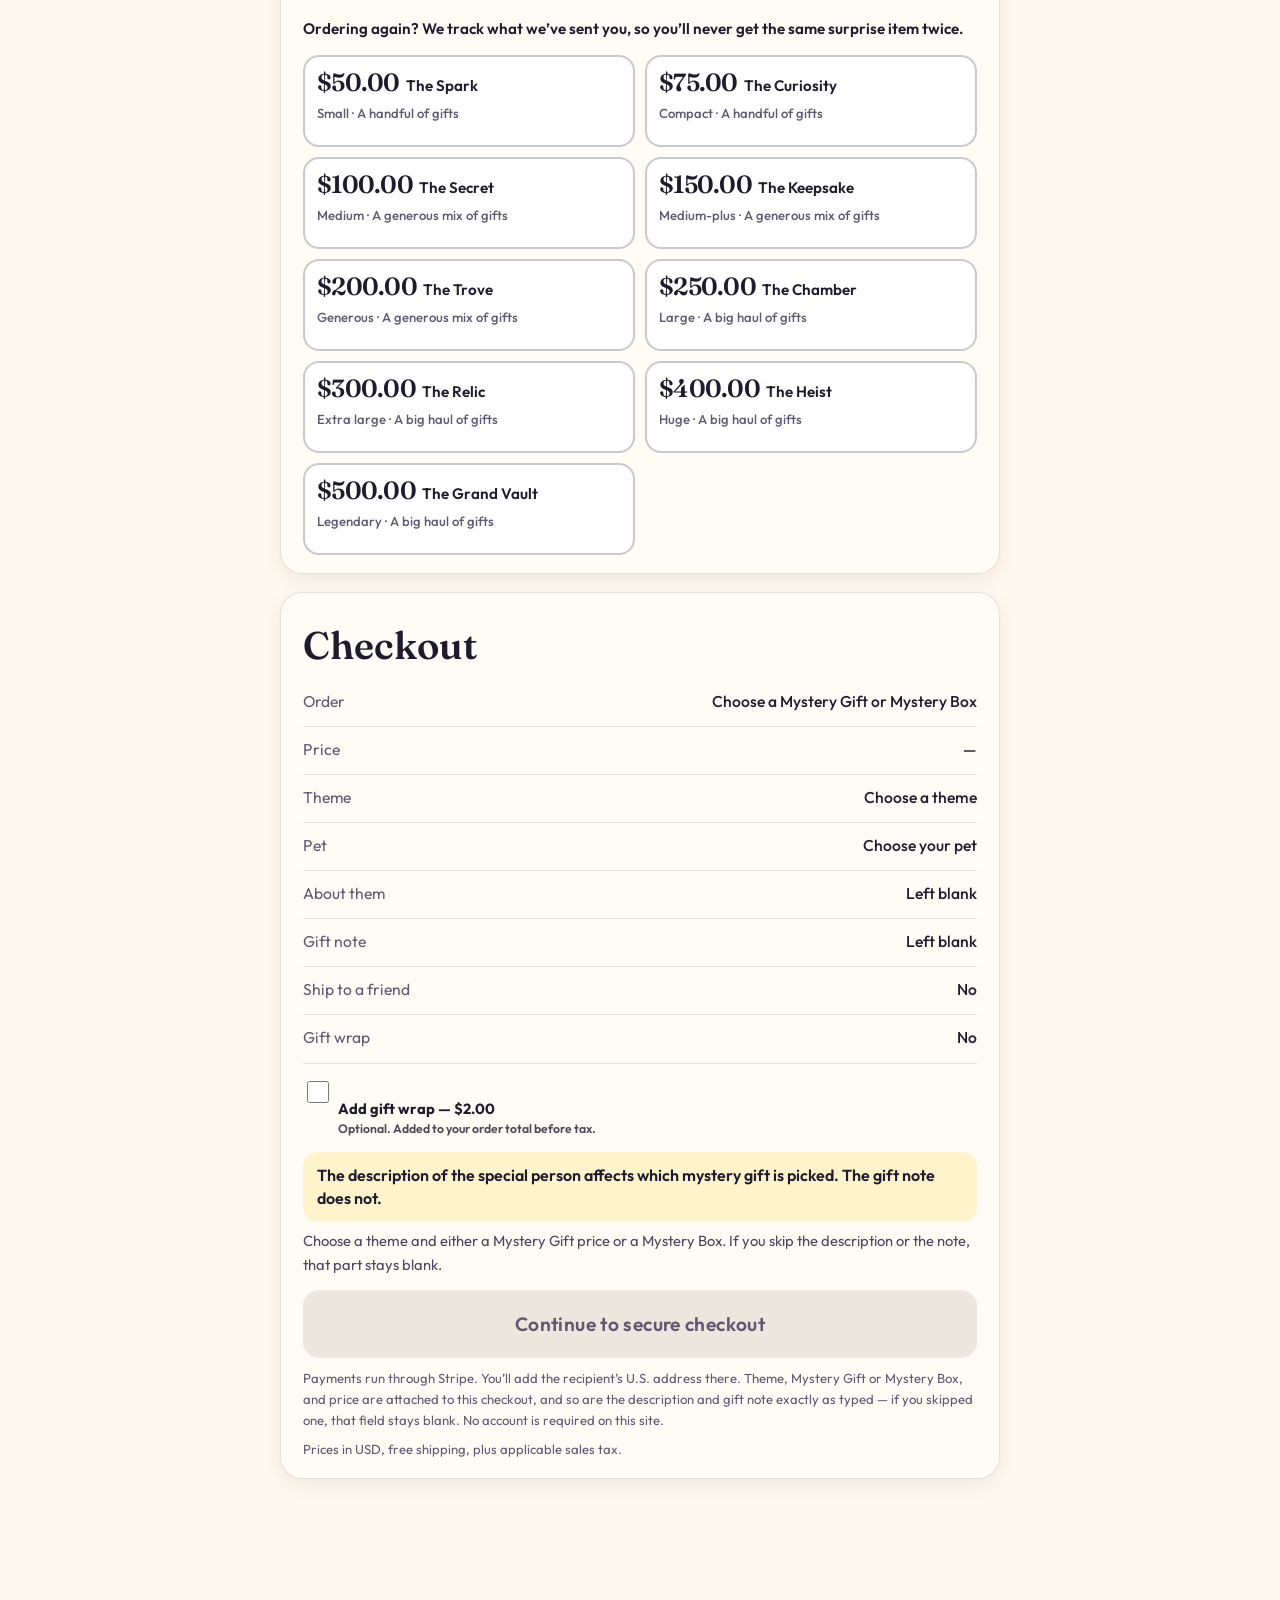
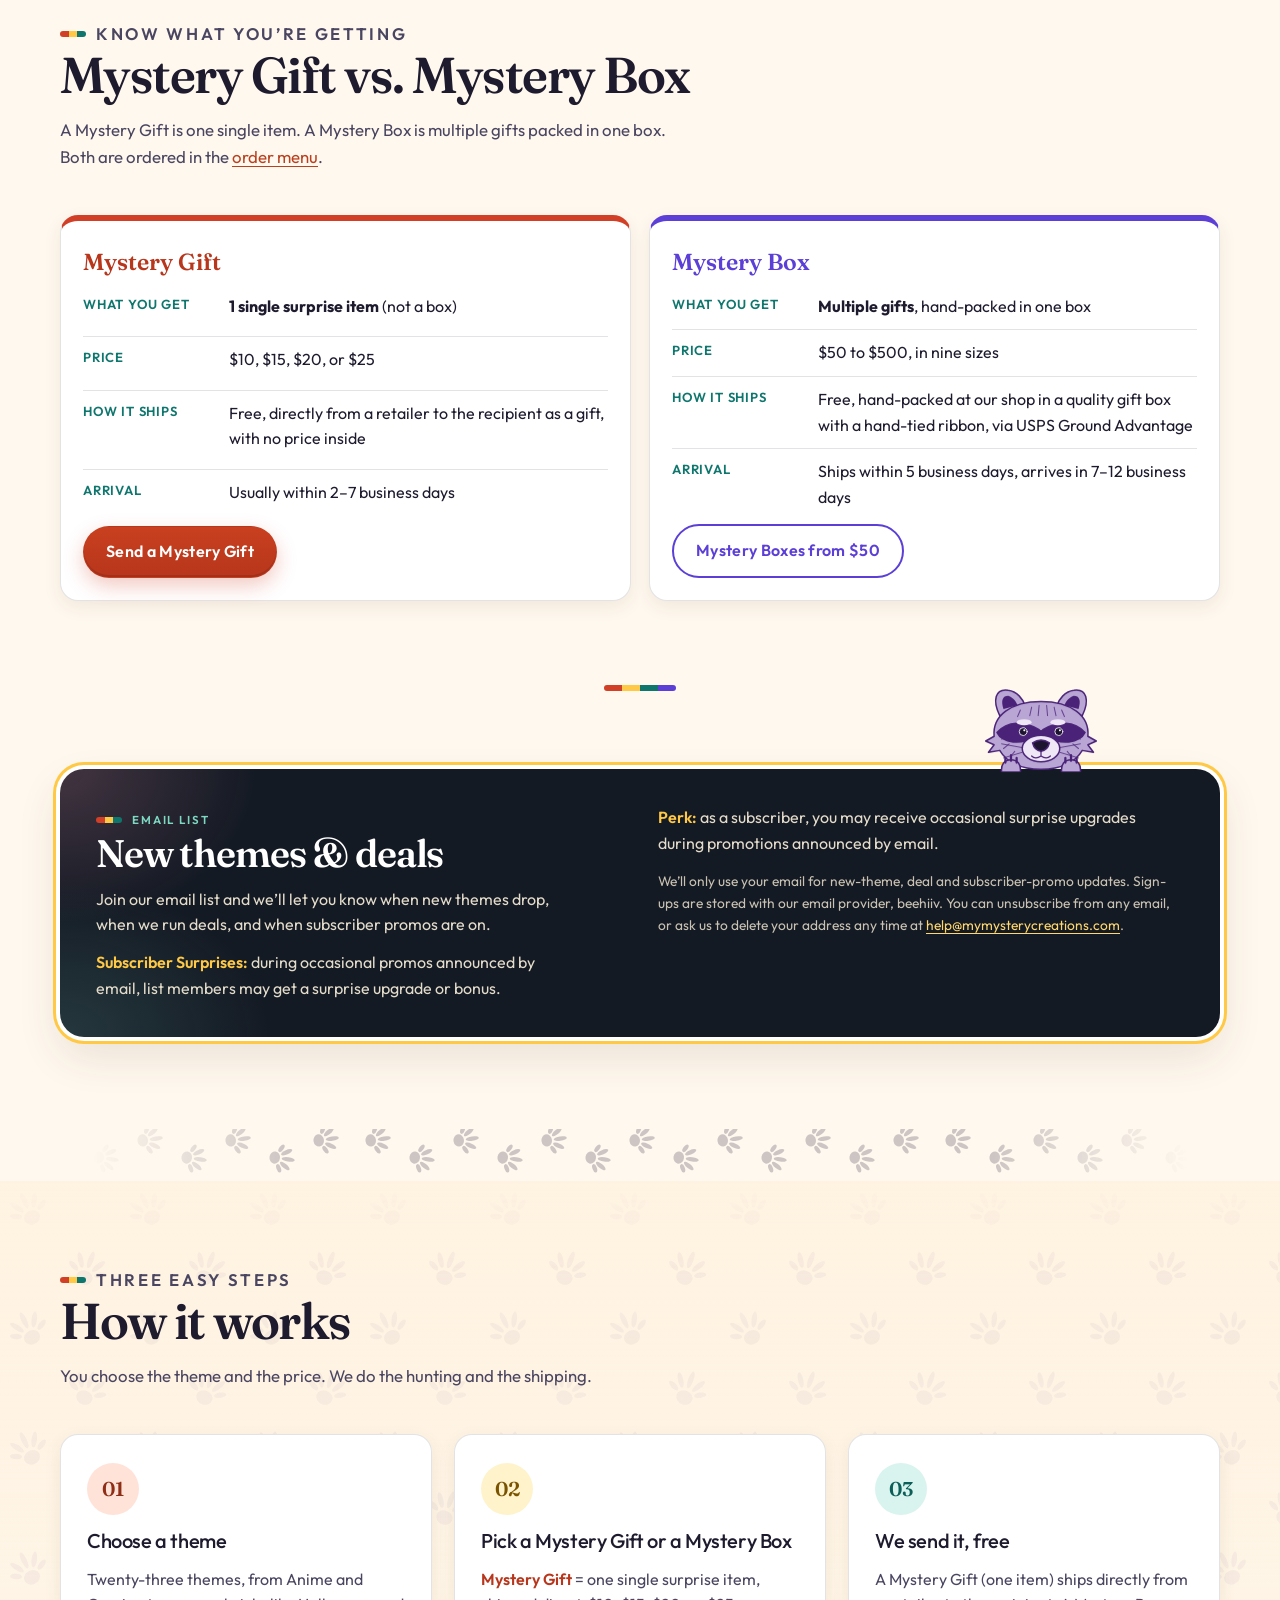
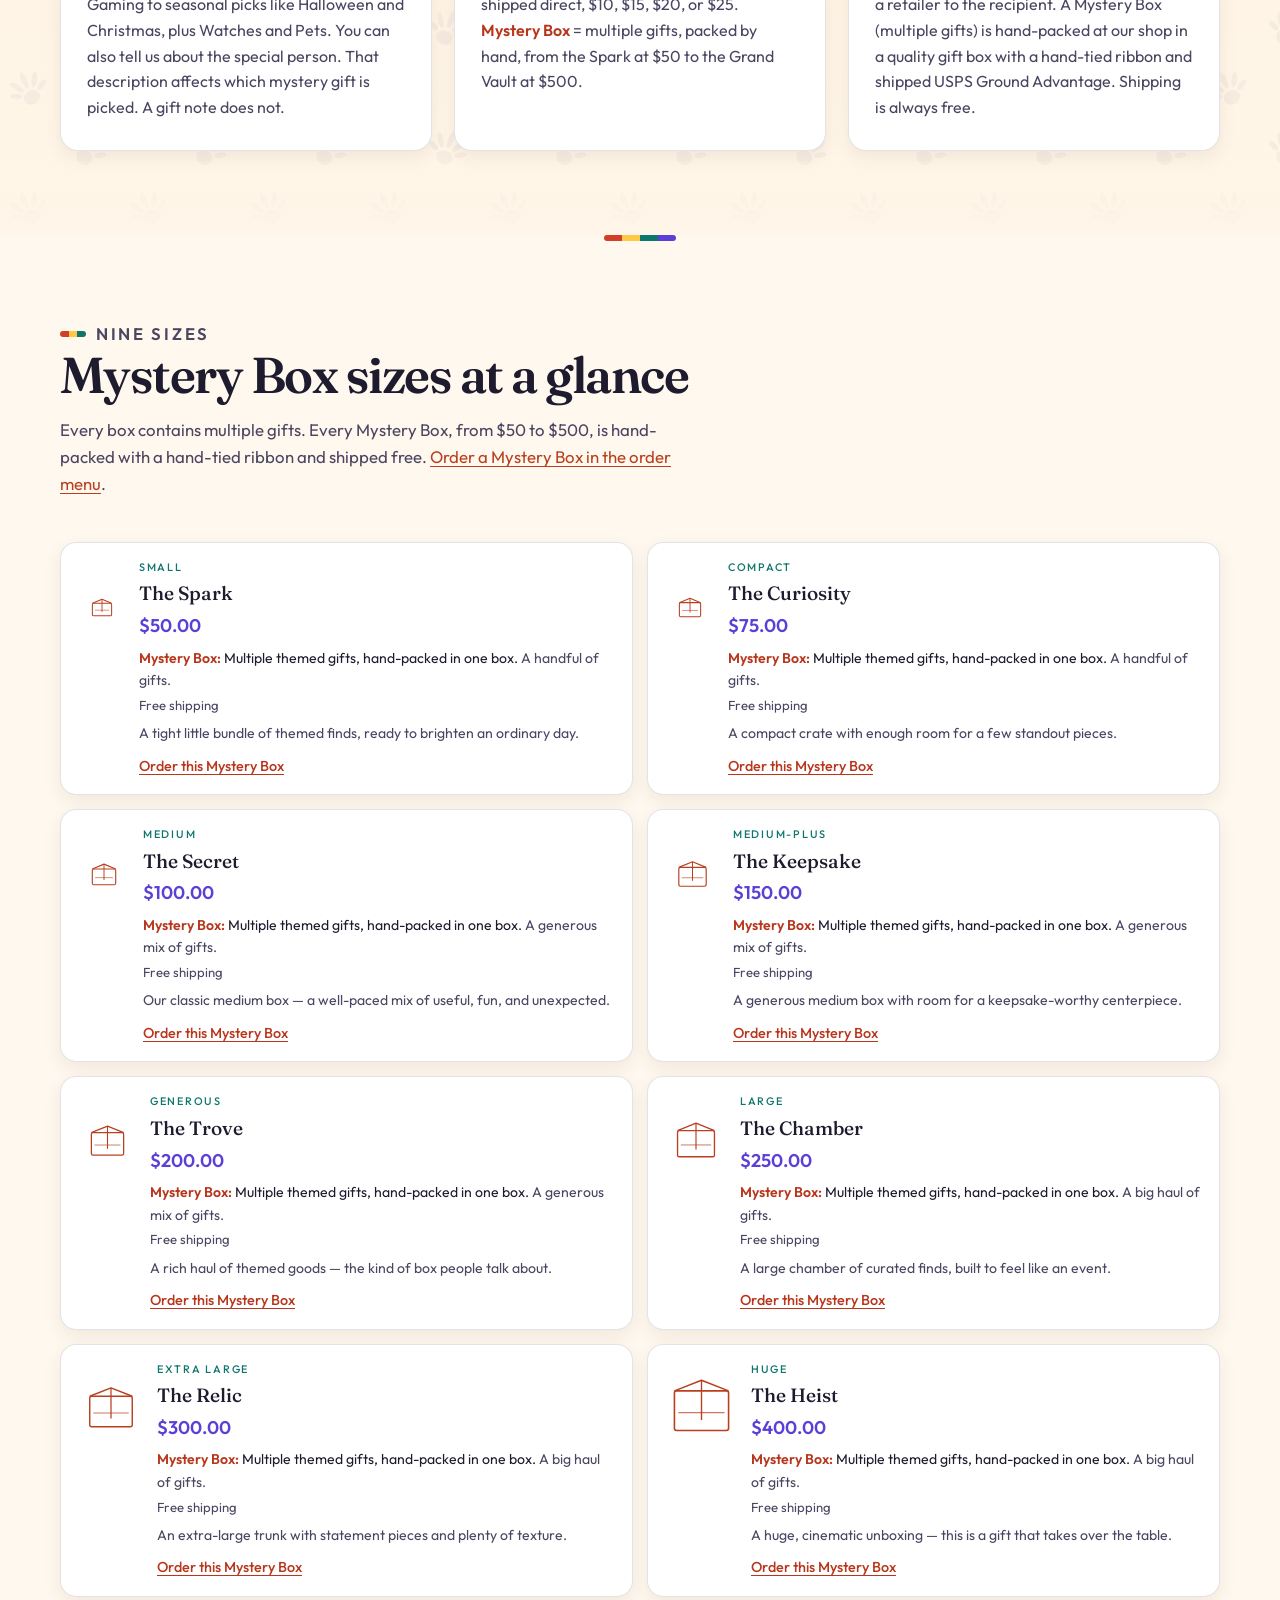
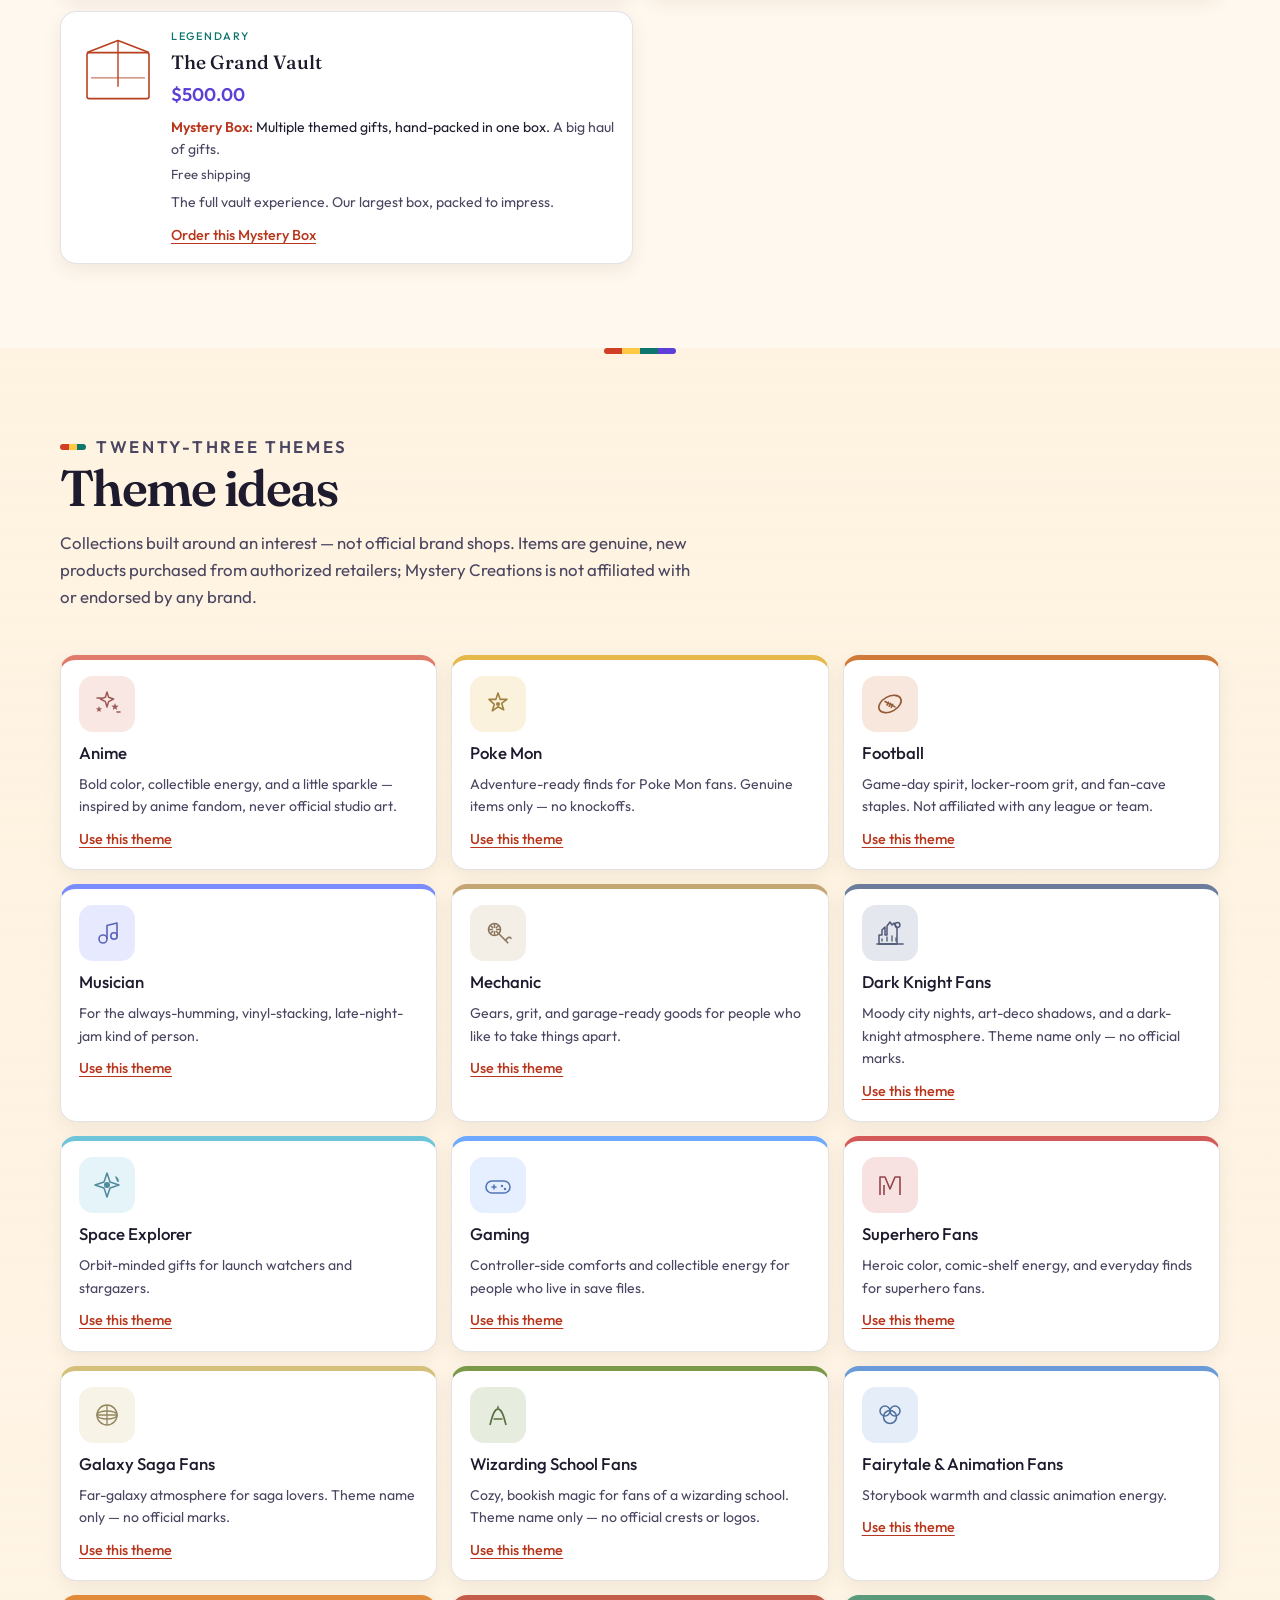
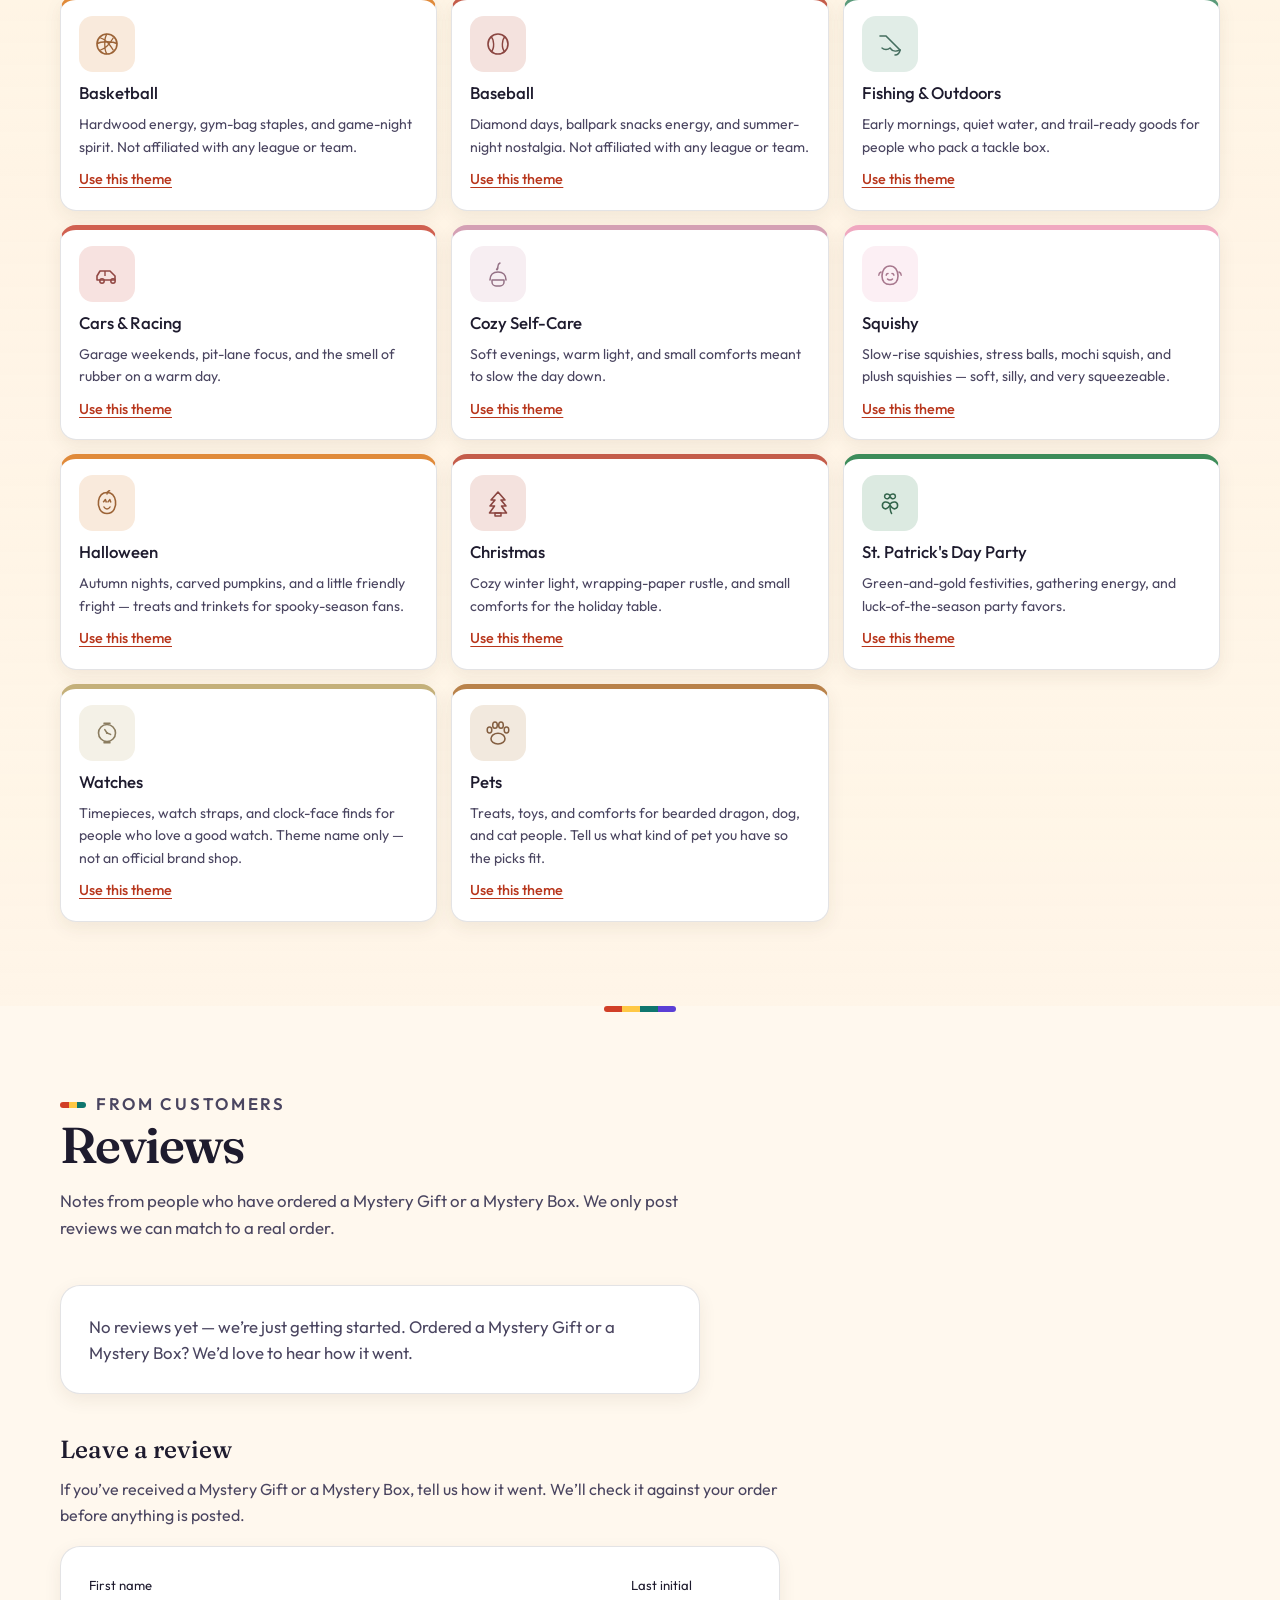
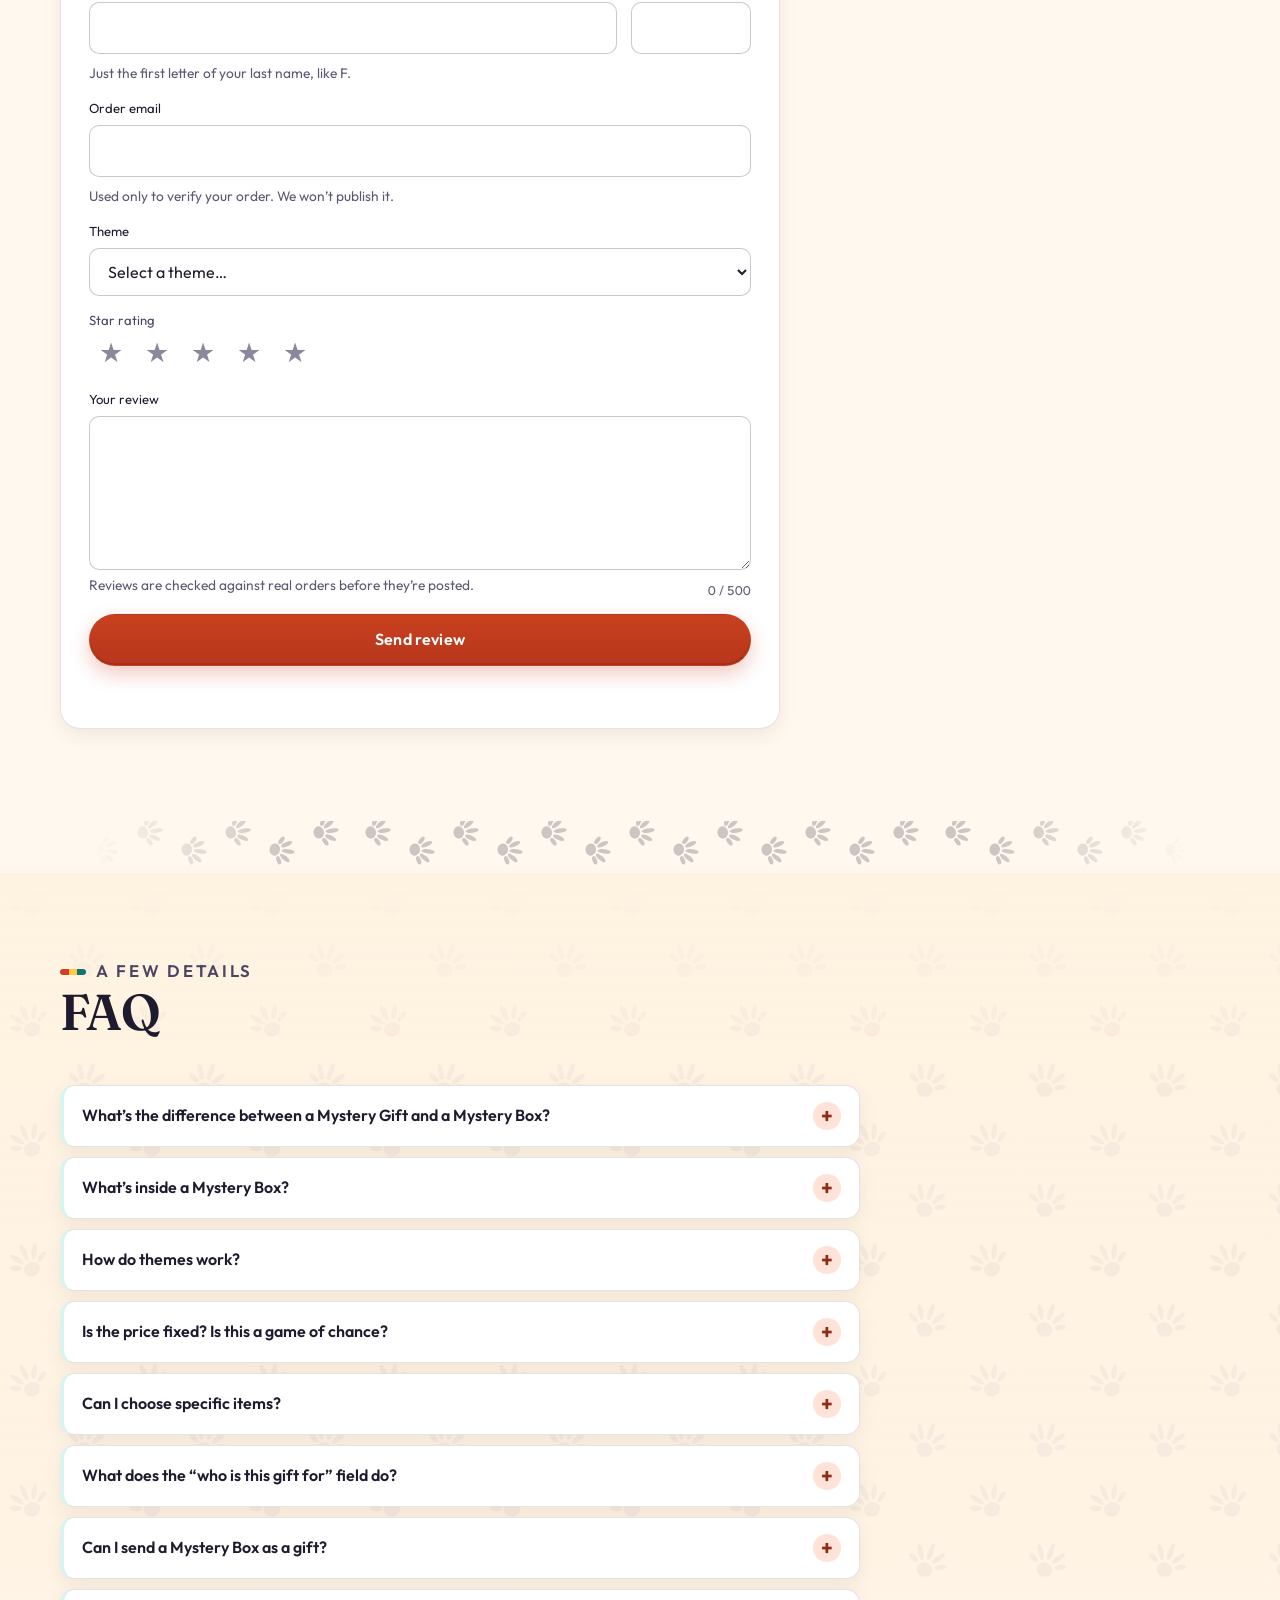
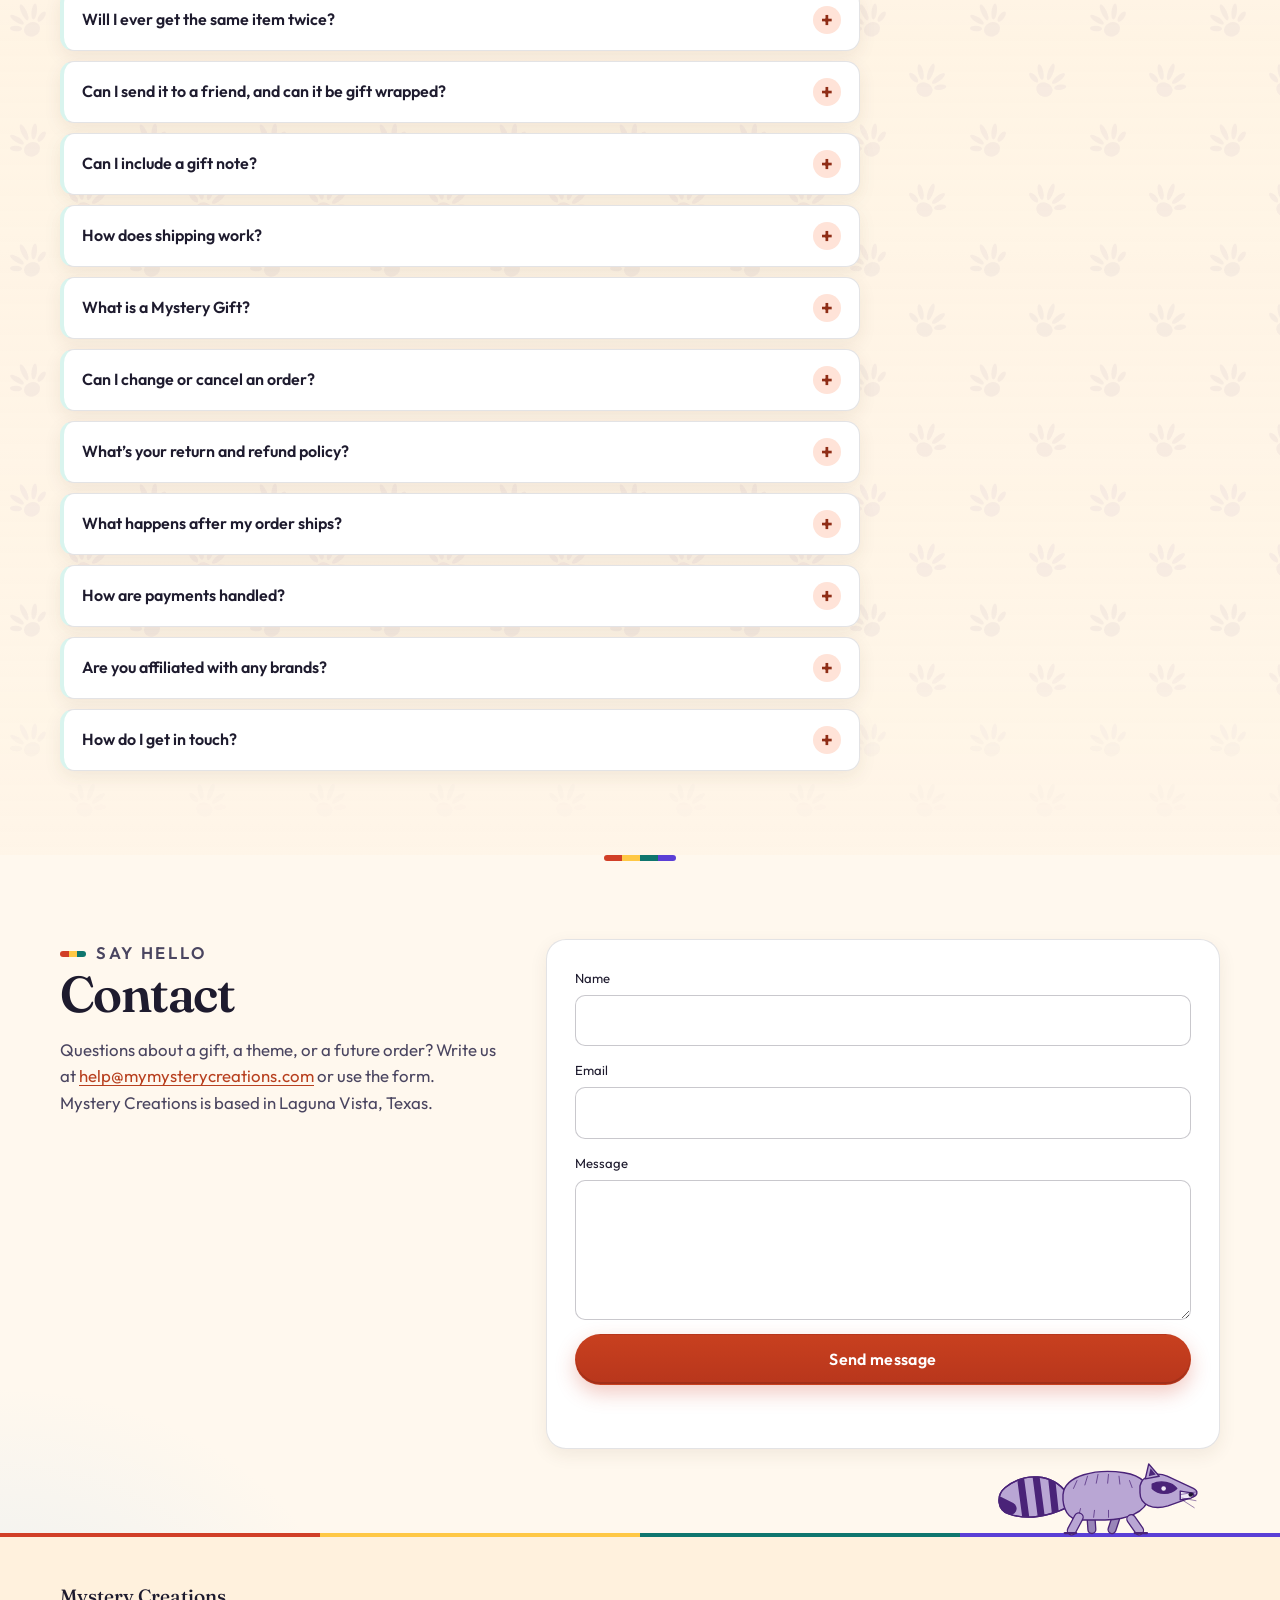
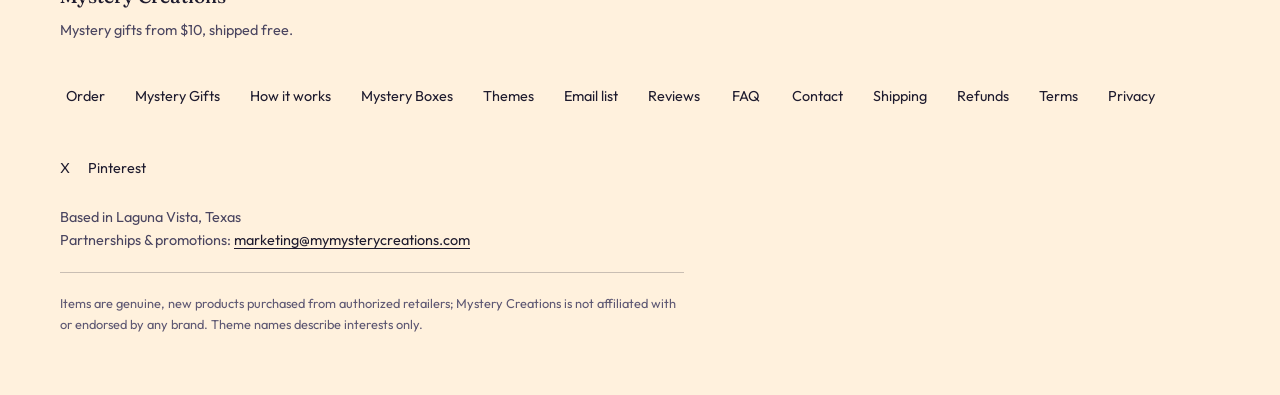
==== commit 5b56799a: "Gift option + $2 wrap, no-repeats guarantee, analytics events, SEO, Pets theme, Poke Mon rename, rac" ====
--- a/index.html
+++ b/index.html
@@ -21,6 +21,8 @@
   <meta property="og:image:height" content="630">
   <meta property="og:image:alt" content="Mystery Creations — Mystery gifts from $10, free shipping">
   <meta name="twitter:card" content="summary_large_image">
+  <meta name="twitter:site" content="@BeckyWithTheBox">
+  <meta property="og:locale" content="en_US">
   <meta name="twitter:title" content="Mystery Creations — Mystery Gifts &amp; Themed Mystery Boxes">
   <meta name="twitter:description" content="Mystery Gift from $10: one single surprise item (not a box), matched to a theme and shipped free, direct to the recipient, with no price inside. Mystery Boxes from $50 to $500: multiple gifts hand-packed in one box with a ribbon.">
   <meta name="twitter:image" content="https://mymysterycreations.com/img/og-image.png">
@@ -101,6 +103,22 @@
           "acceptedAnswer": {
             "@type": "Answer",
             "text": "Every Mystery Box and every Mystery Gift is a fixed price for the size or price and theme you choose. What you pay is what you get: a curated themed gift. Applicable sales tax is added at checkout where it applies. There are no random prizes, odds, chances, rarity tiers, sweepstakes, or resale, trade-in, or buyback programs."
+          }
+        },
+        {
+          "@type": "Question",
+          "name": "Will I ever get the same item twice?",
+          "acceptedAnswer": {
+            "@type": "Answer",
+            "text": "No. Ordering again? We track what we’ve sent you, so you’ll never get the same surprise item twice. We match on the email address you order with, so please use the same email each time."
+          }
+        },
+        {
+          "@type": "Question",
+          "name": "Can I send it to a friend, and can it be gift wrapped?",
+          "acceptedAnswer": {
+            "@type": "Answer",
+            "text": "Yes. Tick the gift option in the order menu, add an optional note, and enter your friend’s U.S. address on the secure Stripe checkout step. You can also add optional gift wrap for $2.00. Gift orders ship with no price inside."
           }
         },
         {
@@ -638,6 +656,20 @@
                 </select>
                 <p class="theme-hint" id="theme-hint" hidden></p>
               </div>
+              <div class="field" id="pet-field" hidden>
+                <label for="pet-type">What’s your pet? <span class="required">required</span></label>
+                <select id="pet-type" name="petType" autocomplete="off">
+                  <option value="">Choose your pet…</option>
+                  <option value="beardeddragon">Bearded dragon</option>
+                  <option value="dog">Dog</option>
+                  <option value="cat">Cat</option>
+                  <option value="other">Other</option>
+                </select>
+                <div id="pet-other-wrap" hidden>
+                  <label for="pet-other">Tell us your pet</label>
+                  <input type="text" id="pet-other" name="petOther" maxlength="40" placeholder="Hamster, parrot, gecko…" autocomplete="off">
+                </div>
+              </div>
               <div class="field">
                 <label for="recipient">Tell us about the special person <span class="optional">optional</span></label>
                 <textarea id="recipient" name="recipient" maxlength="100" rows="2" placeholder="Dad, 60s, loves fishing and old westerns" autocomplete="off"></textarea>
@@ -653,11 +685,17 @@
 
       <div class="wrap shop-flow">
         <div class="shop-panel field" id="note">
-          <label for="gift-note">Add a special note <span class="optional">optional</span></label>
-          <textarea id="gift-note" name="giftNote" maxlength="100" rows="3" placeholder="Happy birthday! Love, Sam" autocomplete="off"></textarea>
-          <div class="note-meta">
-            <p class="hint" id="gift-note-hint">The gift note does not affect which gift is picked. It is a message for them.</p>
-            <span class="char-count" id="gift-note-count" aria-live="polite">0 / 100</span>
+          <label class="check-row" for="gift-toggle">
+            <input type="checkbox" id="gift-toggle" name="shipToFriend">
+            <span><strong>This is a gift — ship it to a friend</strong><br><small>You’ll enter their U.S. address on the secure Stripe checkout step. Tick this to add a gift note for them.</small></span>
+          </label>
+          <div id="gift-note-wrap" hidden>
+            <label for="gift-note">Add a special note <span class="optional">optional</span></label>
+            <textarea id="gift-note" name="giftNote" maxlength="100" rows="3" placeholder="Happy birthday! Love, Sam" autocomplete="off"></textarea>
+            <div class="note-meta">
+              <p class="hint" id="gift-note-hint">The gift note does not affect which gift is picked. It is a message for them.</p>
+              <span class="char-count" id="gift-note-count" aria-live="polite">0 / 100</span>
+            </div>
           </div>
         </div>
 
@@ -667,6 +705,7 @@
             <span class="choice-title">Mystery Gift</span>
           </legend>
           <p class="choice-lede"><strong>One single surprise item, not a box.</strong> Choose a price. It ships free, directly from a retailer to the recipient, with no price inside, and usually arrives within 2–7 business days.</p>
+          <p class="guarantee-line">Ordering again? We track what we’ve sent you, so you’ll never get the same surprise item twice.</p>
           <div class="choice-grid" id="gift-choices"></div>
         </fieldset>
 
@@ -676,6 +715,7 @@
             <span class="choice-title">Mystery Box</span>
           </legend>
           <p class="choice-lede"><strong>Multiple gifts, hand-packed in one box</strong> at our shop, with a hand-tied ribbon. Free shipping via USPS Ground Advantage. Ships within 5 business days, arrives in 7–12 business days. Smaller boxes hold a handful of gifts; bigger boxes hold a big haul of gifts.</p>
+          <p class="guarantee-line">Ordering again? We track what we’ve sent you, so you’ll never get the same surprise item twice.</p>
           <div class="choice-grid choice-grid-boxes" id="box-choices"></div>
         </fieldset>
 
@@ -685,9 +725,17 @@
             <div class="summary-row"><span>Order</span><strong data-summary-item>Choose a Mystery Gift or Mystery Box</strong></div>
             <div class="summary-row"><span>Price</span><strong data-summary-price>—</strong></div>
             <div class="summary-row"><span>Theme</span><strong data-summary-theme>Choose a theme</strong></div>
+            <div class="summary-row" data-pet-row hidden><span>Pet</span><strong data-summary-pet>Choose your pet</strong></div>
             <div class="summary-row"><span>About them</span><strong data-summary-recipient>Left blank</strong></div>
             <div class="summary-row"><span>Gift note</span><strong data-summary-note>Left blank</strong></div>
+            <div class="summary-row"><span>Ship to a friend</span><strong data-summary-friend>No</strong></div>
+            <div class="summary-row"><span>Gift wrap</span><strong data-summary-wrap>No</strong></div>
           </div>
+          <label class="check-row" for="gift-wrap">
+            <input type="checkbox" id="gift-wrap" name="giftWrap">
+            <span><strong>Add gift wrap — $2.00</strong><br><small>Optional. Added to your order total before tax.</small></span>
+          </label>
+          <div class="hp-field" aria-hidden="true"><label for="hp-website">Leave this field empty</label><input type="text" id="hp-website" name="website" tabindex="-1" autocomplete="off"></div>
           <p class="pick-reminder">The description of the special person affects which mystery gift is picked. The gift note does not.</p>
           <p class="checkout-note" id="checkout-status" aria-live="polite">Choose a theme and either a Mystery Gift price or a Mystery Box. If you skip the description or the note, that part stays blank.</p>
           <button class="btn btn-gold btn-checkout" type="submit" data-checkout-btn disabled>Continue to secure checkout</button>
@@ -731,6 +779,7 @@
 
     <section class="section waitlist-section" id="waitlist">
       <div class="wrap">
+        <img class="raccoon-peek" src="img/raccoon-peek.svg" alt="" aria-hidden="true" width="150" height="94" loading="lazy" decoding="async">
         <div class="waitlist-card">
           <div class="waitlist-copy">
             <p class="eyebrow">Email list</p>
@@ -748,7 +797,9 @@
       </div>
     </section>
 
-    <section class="section" id="how">
+    <div class="paw-divider" aria-hidden="true"></div>
+
+    <section class="section paw-bg" id="how">
       <div class="wrap">
         <div class="section-head">
           <p class="eyebrow">Three easy steps</p>
@@ -759,7 +810,7 @@
           <article class="step">
             <div class="step-num">01</div>
             <h3>Choose a theme</h3>
-            <p>Twenty-two themes, from Anime and Gaming to seasonal picks like Halloween and Christmas, plus Watches. You can also tell us about the special person. That description affects which mystery gift is picked. A gift note does not.</p>
+            <p>Twenty-three themes, from Anime and Gaming to seasonal picks like Halloween and Christmas, plus Watches and Pets. You can also tell us about the special person. That description affects which mystery gift is picked. A gift note does not.</p>
           </article>
           <article class="step">
             <div class="step-num">02</div>
@@ -789,7 +840,7 @@
     <section class="section" id="themes">
       <div class="wrap">
         <div class="section-head">
-          <p class="eyebrow">Twenty-two themes</p>
+          <p class="eyebrow">Twenty-three themes</p>
           <h2>Theme ideas</h2>
           <p>Collections built around an interest — not official brand shops. Items are genuine, new products purchased from authorized retailers; Mystery Creations is not affiliated with or endorsed by any brand.</p>
         </div>
@@ -857,7 +908,9 @@
       </div>
     </section>
 
-    <section class="section" id="faq">
+    <div class="paw-divider" aria-hidden="true"></div>
+
+    <section class="section paw-bg" id="faq">
       <div class="wrap">
         <div class="section-head">
           <p class="eyebrow">A few details</p>
@@ -891,6 +944,14 @@
           <details class="faq">
             <summary>Can I send a Mystery Box as a gift?</summary>
             <p>Yes. At checkout, enter the recipient’s U.S. shipping address so the Mystery Box goes to them. You can add an optional gift note (up to 100 characters) to tuck in the box, and optionally tell us a little about who it’s for so we can use that as a guide when we pack it.</p>
+          </details>
+          <details class="faq" id="faq-no-repeats">
+            <summary>Will I ever get the same item twice?</summary>
+            <p>No. Ordering again? We track what we’ve sent you, so you’ll never get the same surprise item twice. We match on the email address you order with, so please use the same email each time.</p>
+          </details>
+          <details class="faq" id="faq-gift-option">
+            <summary>Can I send it to a friend, and can it be gift wrapped?</summary>
+            <p>Yes. Tick <strong>This is a gift — ship it to a friend</strong> in the order menu, add an optional note, and enter your friend’s U.S. address on the secure Stripe checkout step. You can also add optional gift wrap for $2.00. Gift orders ship with no price inside.</p>
           </details>
           <details class="faq">
             <summary>Can I include a gift note?</summary>
@@ -958,6 +1019,7 @@
   </main>
 
   <footer class="site-footer">
+    <img class="raccoon-walk" src="img/raccoon-walk.svg" alt="" aria-hidden="true" width="240" height="112" loading="lazy" decoding="async">
     <div class="wrap">
       <div class="footer-row">
         <div>
--- a/css/styles.css
+++ b/css/styles.css
@@ -2116,6 +2116,13 @@
   --theme-c: rgba(212, 184, 130, 0.24);
   --theme-motif: repeating-radial-gradient(circle at 92% 12%, transparent 0 16px, rgba(160, 130, 70, 0.16) 16px 17px, transparent 17px 34px);
 }
+html[data-shop-theme="pets"] {
+  --theme-base: #fbf3e8;
+  --theme-a: rgba(185, 130, 74, 0.42);
+  --theme-b: rgba(120, 170, 110, 0.28);
+  --theme-c: rgba(230, 180, 120, 0.26);
+  --theme-motif: radial-gradient(circle at 10px 10px, rgba(150, 100, 55, 0.2) 0 2.4px, transparent 3px) 0 0 / 30px 30px;
+}
 
 @media (prefers-reduced-motion: reduce) {
   html, html[data-shop-theme] body, html[data-shop-theme] body::before, body::after {
@@ -2353,3 +2360,76 @@
   background: rgba(255, 248, 238, 0.92);
 }
 html[data-shop-theme] .hero { background: transparent; }
+
+/* "Opening secure checkout…" overlay while the checkout Worker creates the Stripe session */
+.checkout-loading { position: fixed; inset: 0; z-index: 9999; display: grid; place-items: center; background: rgba(255, 250, 243, 0.92); }
+.checkout-loading[hidden] { display: none; }
+.checkout-loading-card { display: grid; justify-items: center; gap: 14px; padding: 24px 28px; border-radius: 16px; background: #fff; border: 1px solid var(--line, #e6dccb); box-shadow: 0 10px 30px rgba(0,0,0,.08); }
+.checkout-loading-card p { margin: 0; font-weight: 600; }
+.checkout-spinner { width: 34px; height: 34px; border-radius: 50%; border: 3px solid rgba(0,0,0,.12); border-top-color: var(--coral-deep, #d9534f); animation: mc-spin .8s linear infinite; }
+@keyframes mc-spin { to { transform: rotate(360deg); } }
+@media (prefers-reduced-motion: reduce) { .checkout-spinner { animation: none; } }
+
+/* Gift option, gift wrap, guarantee line, honeypot */
+.check-row { display: flex; gap: 12px; align-items: flex-start; cursor: pointer; margin: 4px 0 12px; line-height: 1.35; }
+.check-row input[type="checkbox"] { width: 22px; height: 22px; margin-top: 2px; flex: 0 0 auto; accent-color: var(--coral-deep, #d9534f); }
+.check-row small { color: inherit; opacity: .8; }
+#gift-note-wrap { margin-top: 10px; }
+.guarantee-line { margin: 6px 0 14px; font-weight: 600; font-size: .95rem; }
+.hp-field { position: absolute !important; left: -9999px; width: 1px; height: 1px; overflow: hidden; }
+
+.field .required { font-size: .75rem; font-weight: 700; color: var(--coral-deep); text-transform: uppercase; letter-spacing: .04em; margin-left: 6px; }
+#pet-field input[type="text"], #pet-field select { width: 100%; }
+#pet-other-wrap { margin-top: 10px; }
+
+/* Raccoon brand art: decorative only (aria-hidden), original line-art SVGs in the brand purple. */
+.paw-divider {
+  position: relative;
+  z-index: 2;
+  height: 44px;
+  margin: 8px auto;
+  max-width: 1100px;
+  background: url("../img/paw-trail.svg") center / 580px 44px repeat-x;
+  opacity: 0.22;
+  pointer-events: none;
+  -webkit-mask-image: linear-gradient(90deg, transparent, #000 18%, #000 82%, transparent);
+  mask-image: linear-gradient(90deg, transparent, #000 18%, #000 82%, transparent);
+}
+.paw-bg::before {
+  content: "";
+  position: absolute;
+  inset: 0;
+  z-index: -1;
+  background: url("../img/paw-tile.svg") 0 0 / 120px 120px repeat;
+  opacity: 0.045;
+  pointer-events: none;
+  -webkit-mask-image: linear-gradient(180deg, transparent, #000 14%, #000 86%, transparent);
+  mask-image: linear-gradient(180deg, transparent, #000 14%, #000 86%, transparent);
+}
+.waitlist-section .wrap { position: relative; }
+.raccoon-peek {
+  position: absolute;
+  right: clamp(24px, 9%, 120px);
+  top: 0;
+  width: clamp(104px, 18vw, 150px);
+  height: auto;
+  transform: translateY(-97%);
+  pointer-events: none;
+  z-index: 3;
+}
+.site-footer .raccoon-walk {
+  position: absolute;
+  right: clamp(12px, 6%, 80px);
+  top: 0;
+  width: clamp(130px, 22vw, 210px);
+  height: auto;
+  transform: translateY(-91%);
+  pointer-events: none;
+}
+@media (prefers-reduced-motion: no-preference) {
+  .raccoon-peek { animation: mc-peek 700ms ease-out both; }
+  @keyframes mc-peek { from { transform: translateY(-62%); } to { transform: translateY(-97%); } }
+}
+@media (max-width: 560px) {
+  .paw-divider { height: 34px; background-size: 450px 34px; }
+}
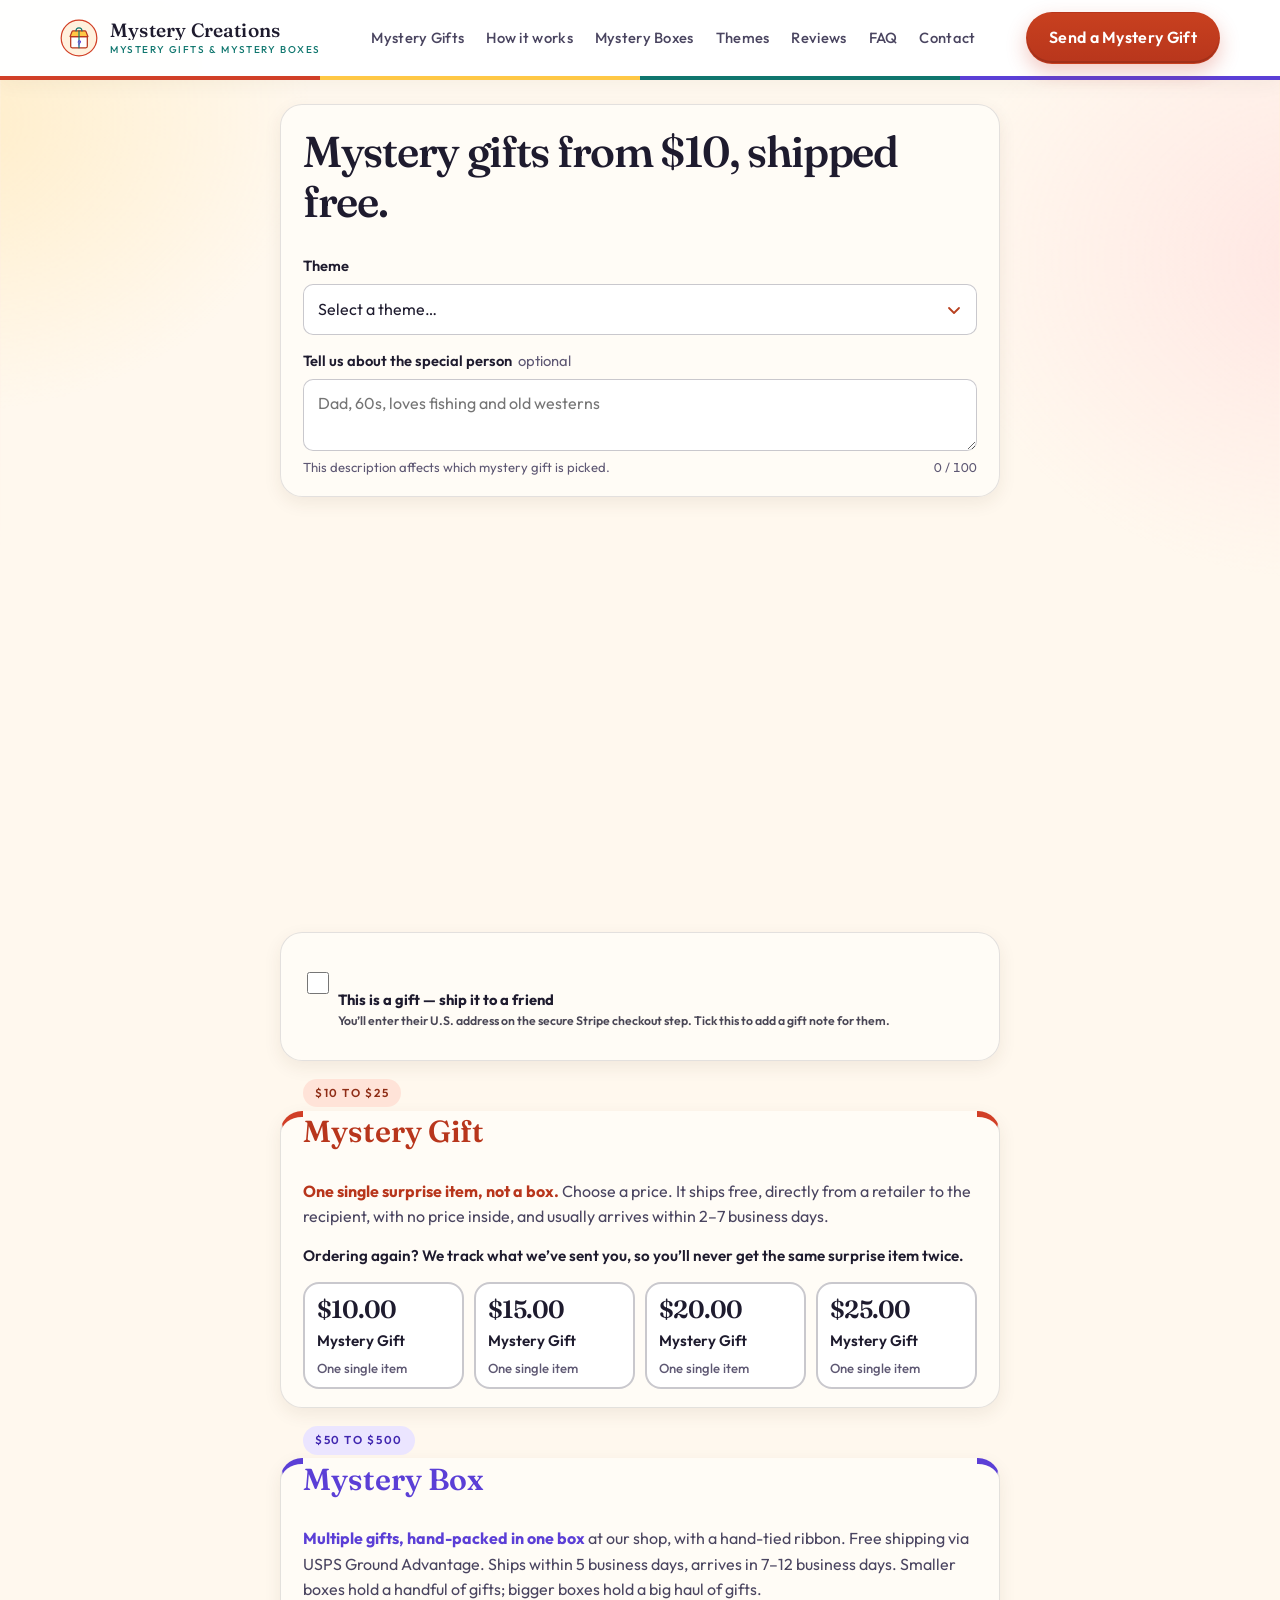
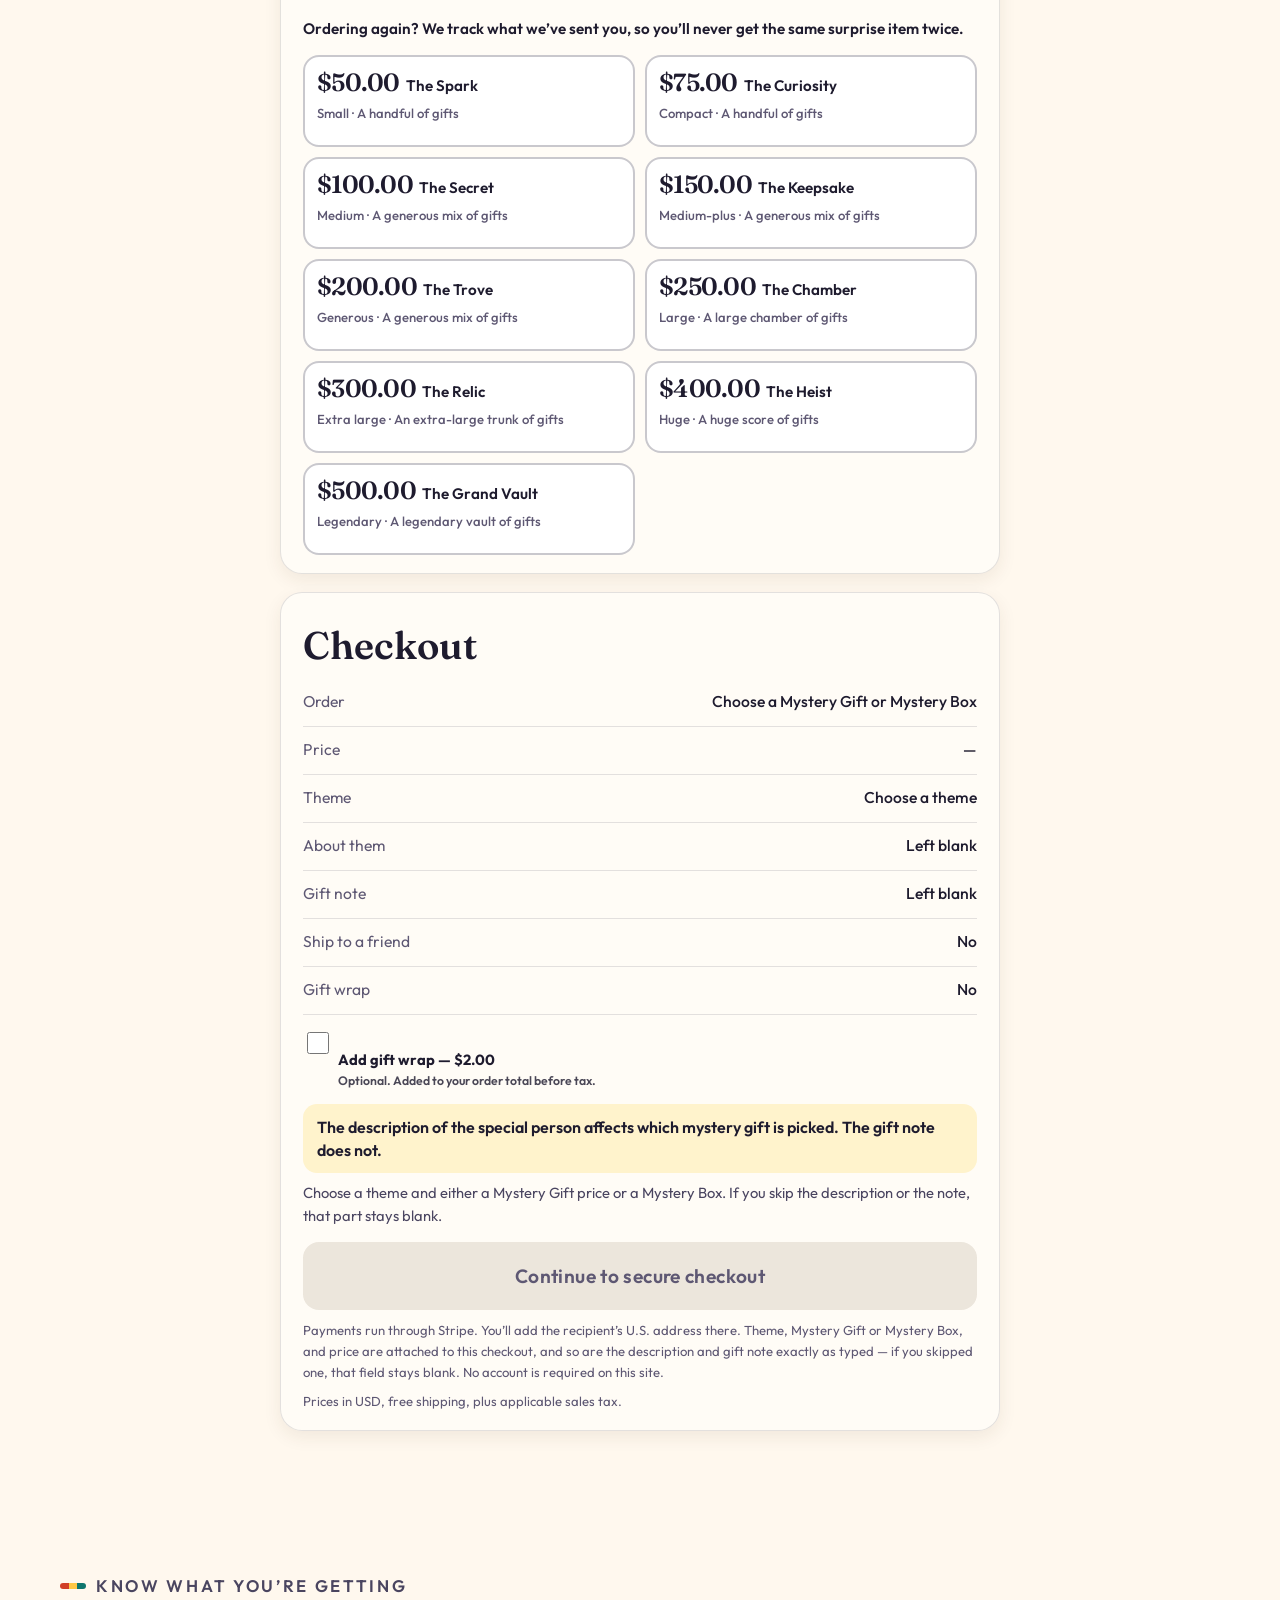
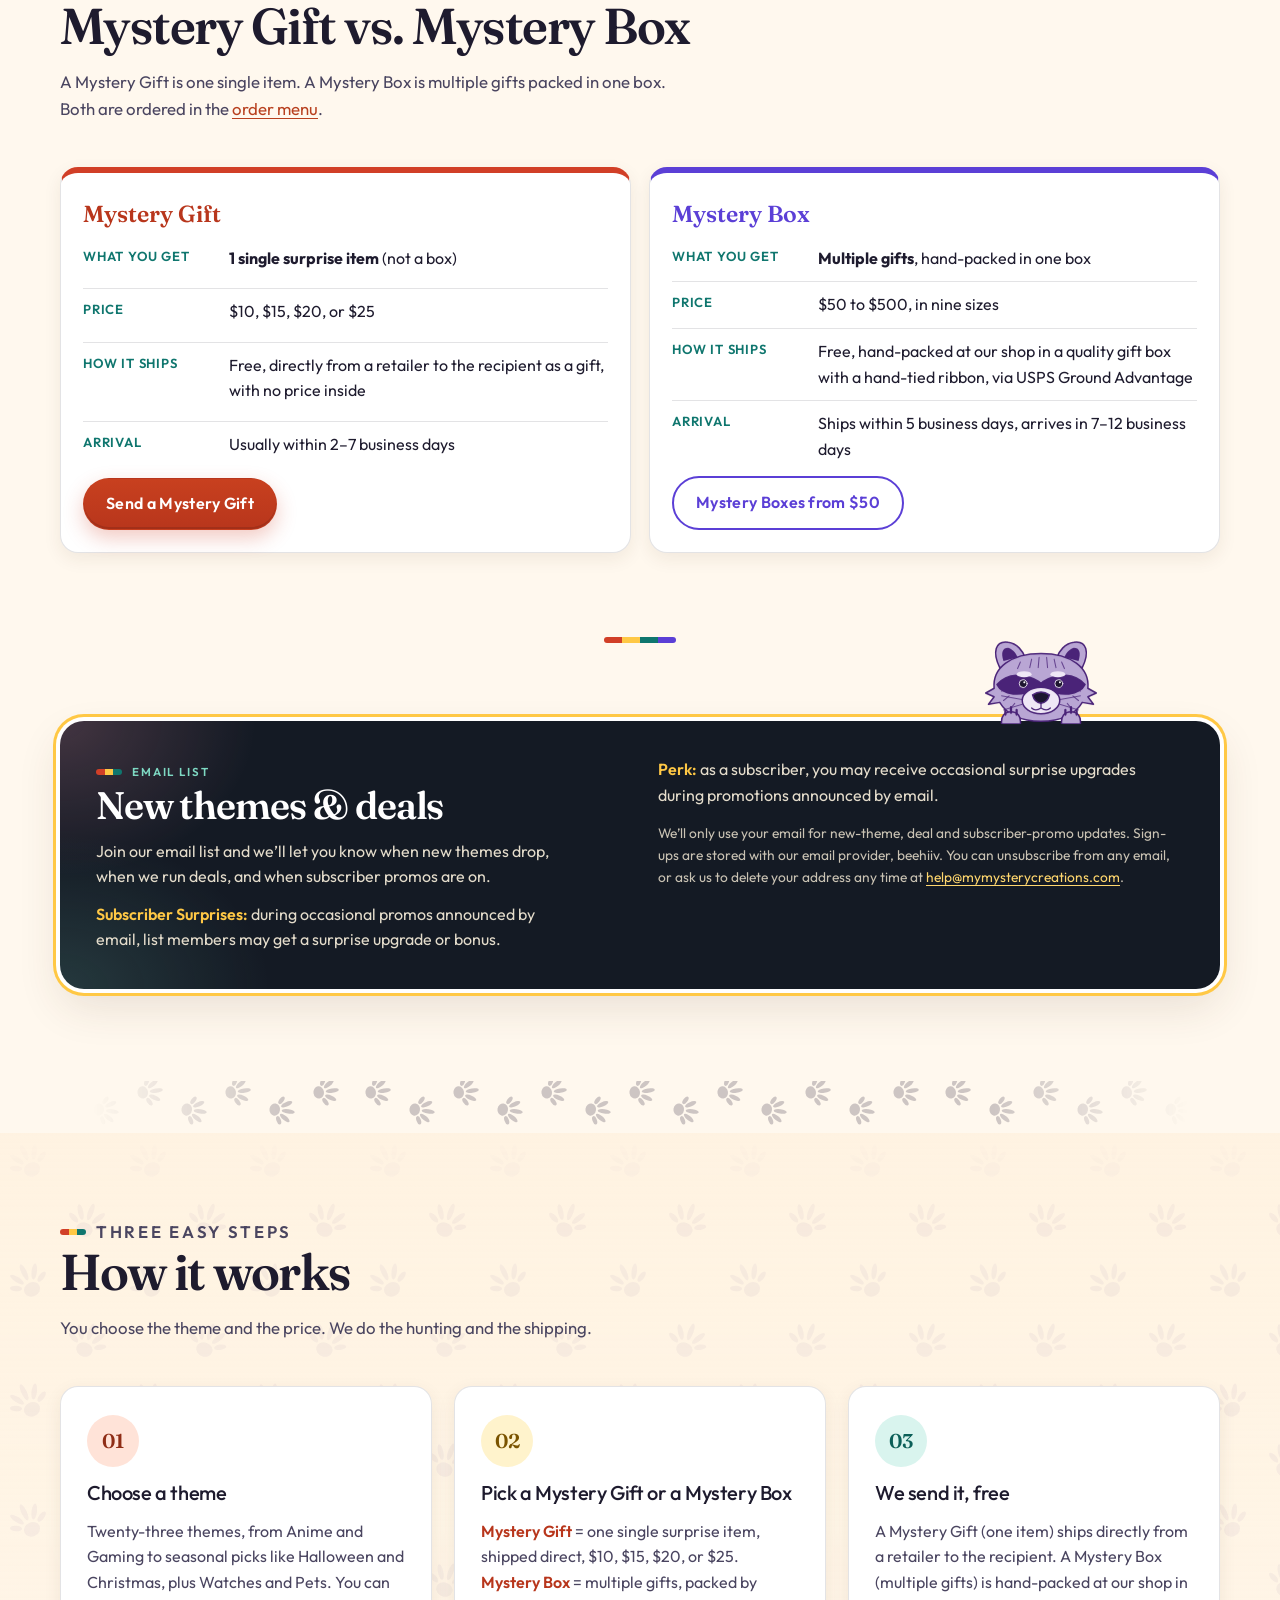
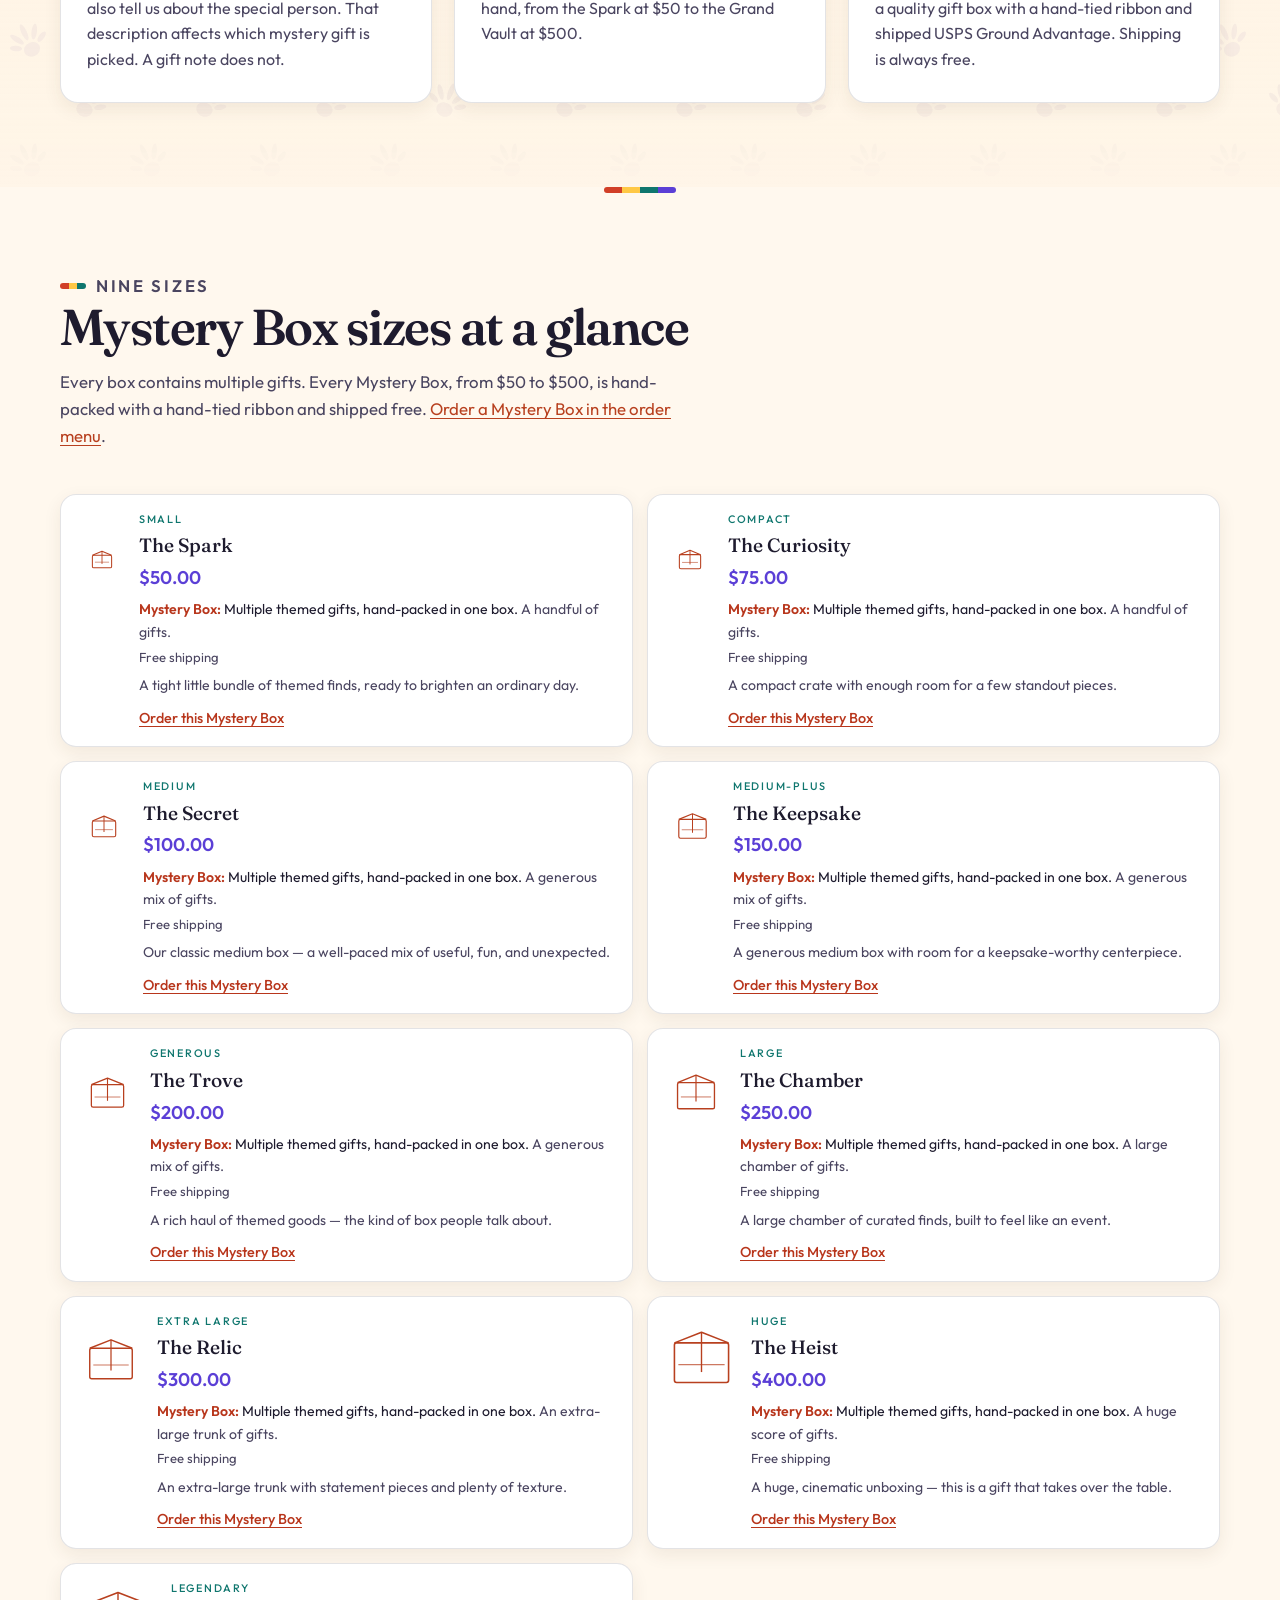
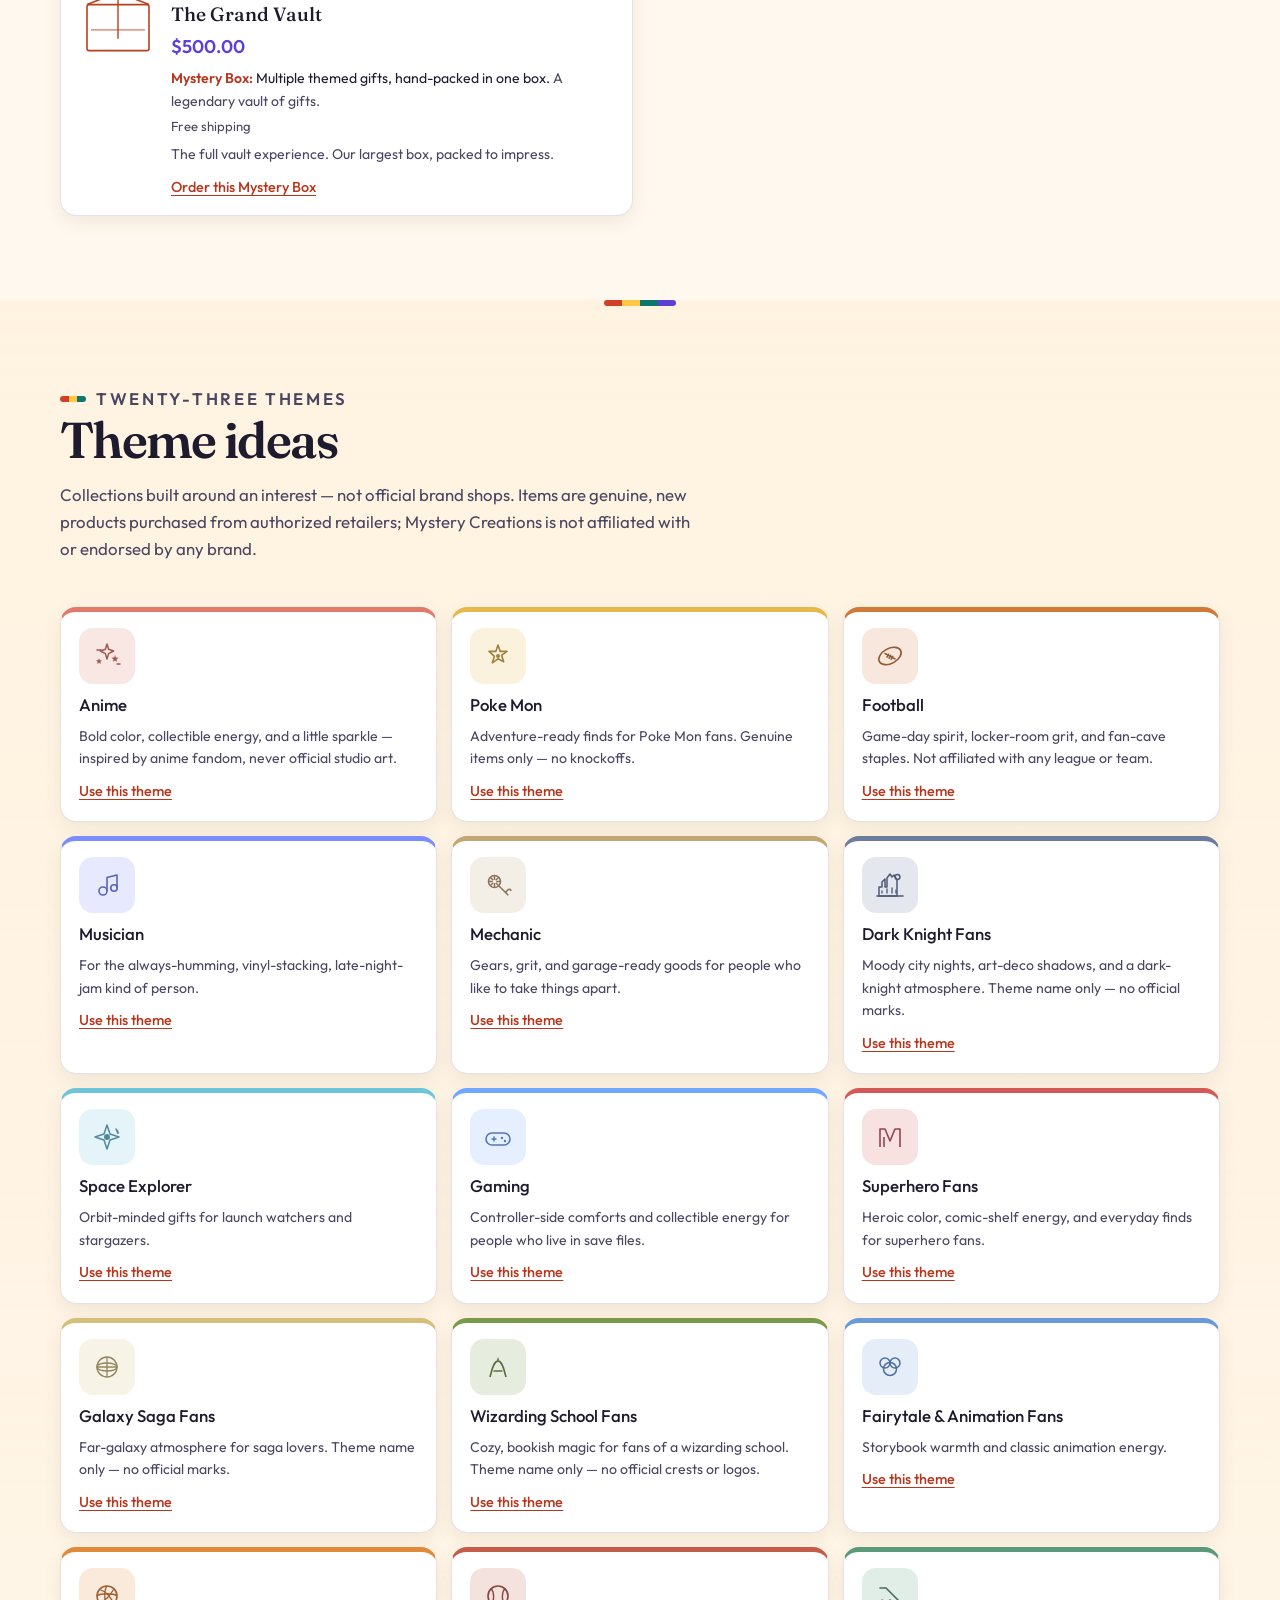
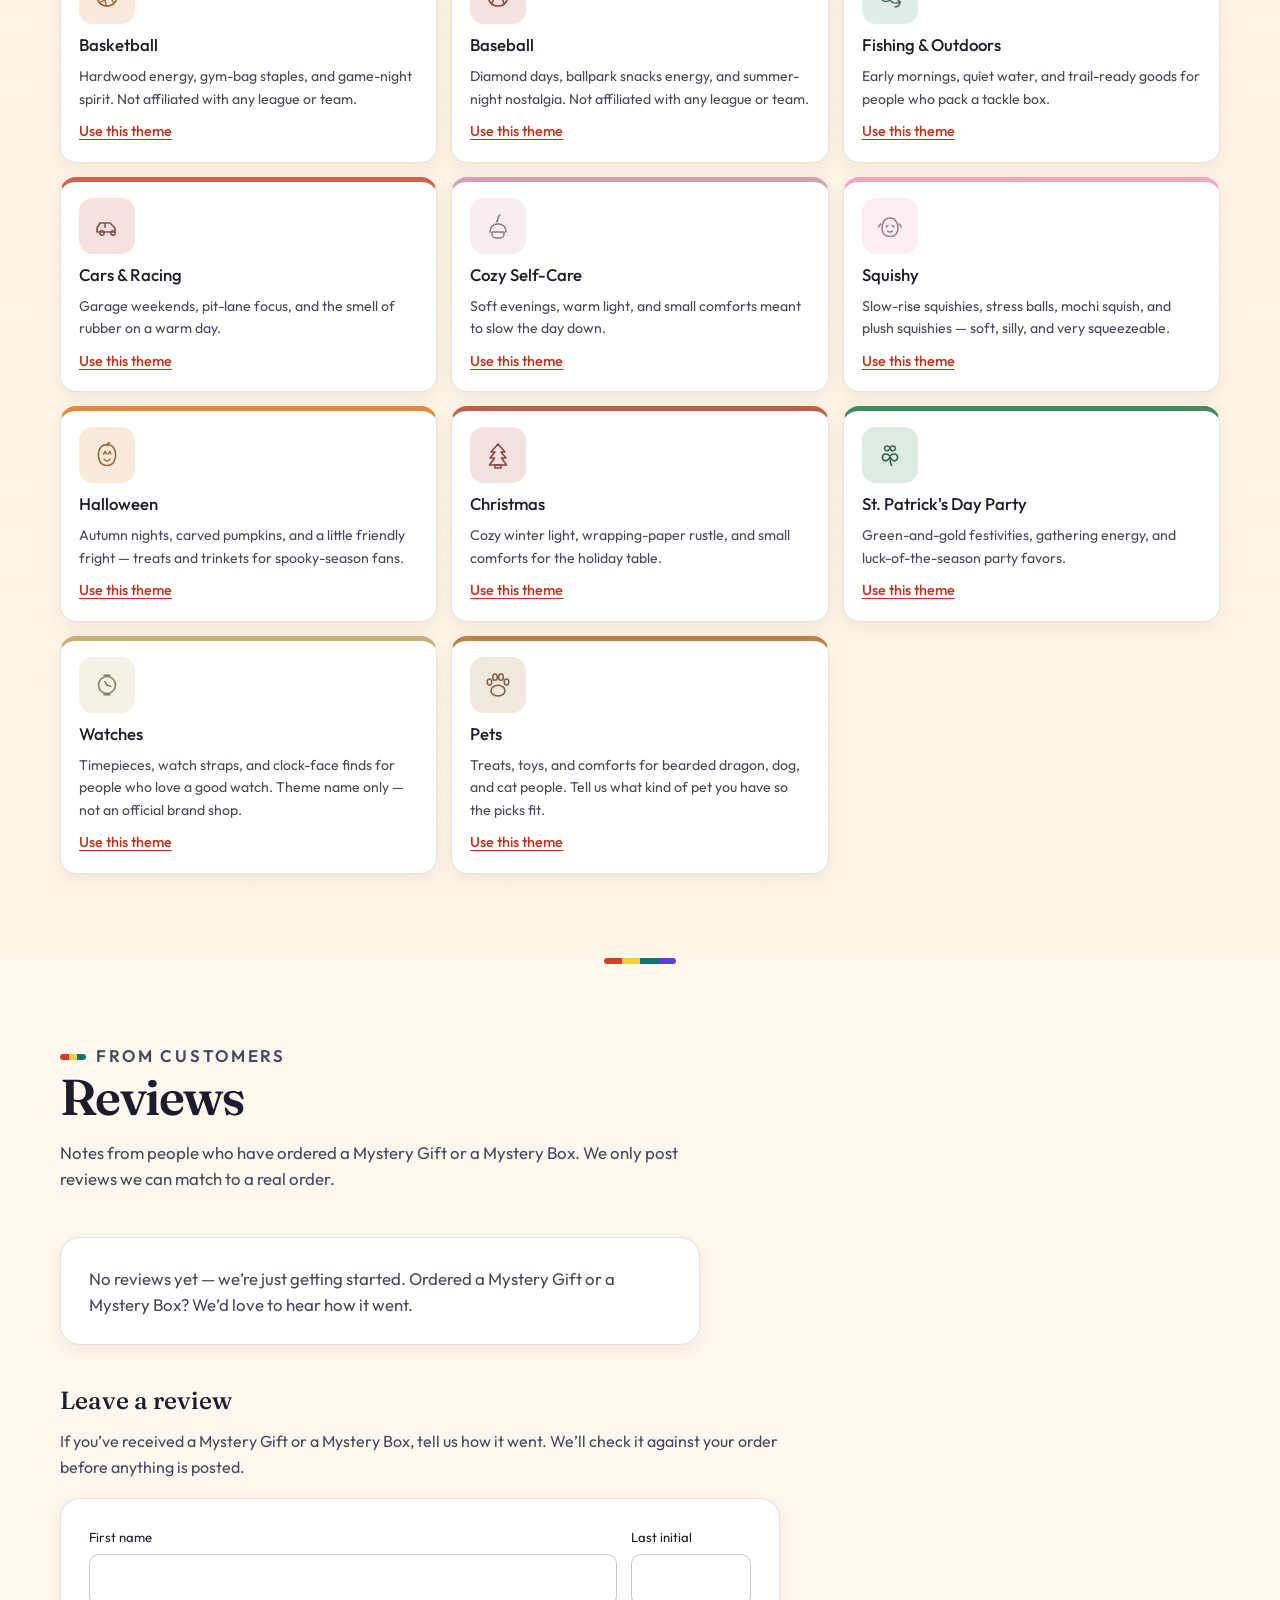
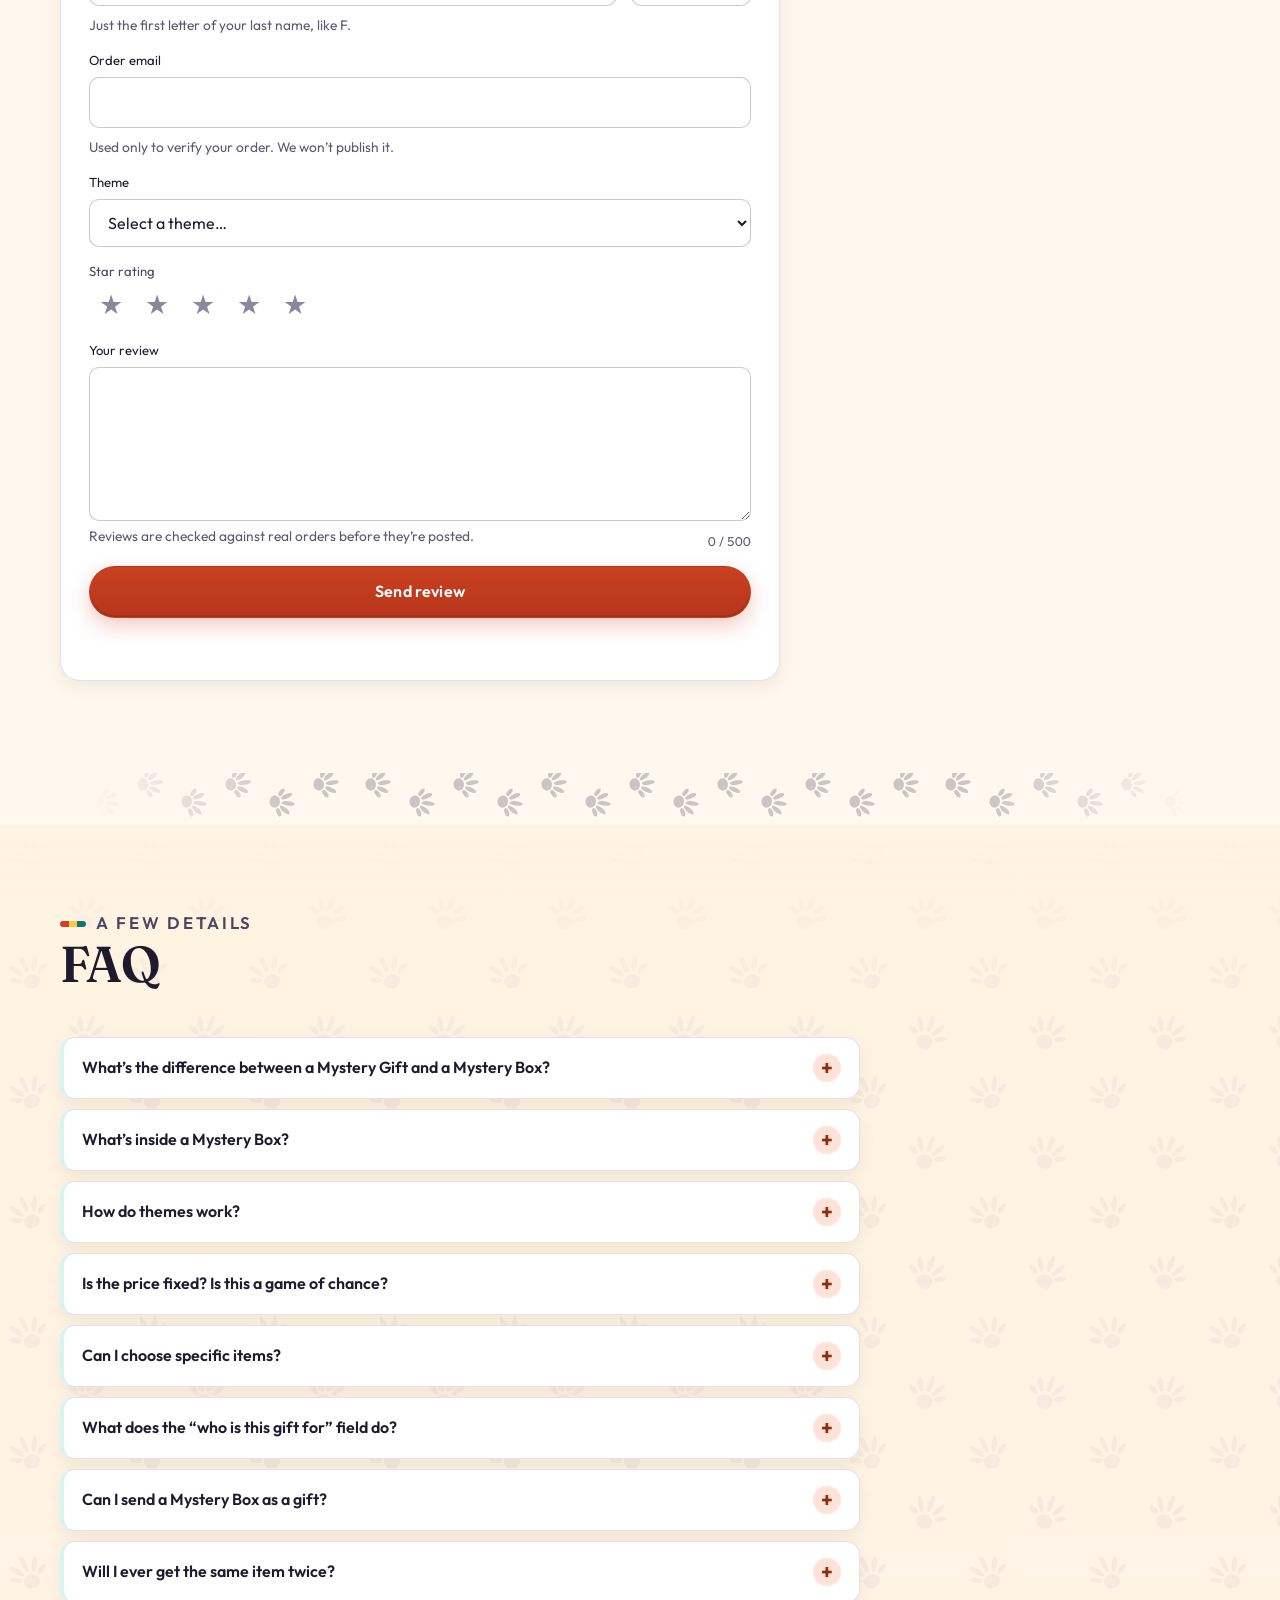
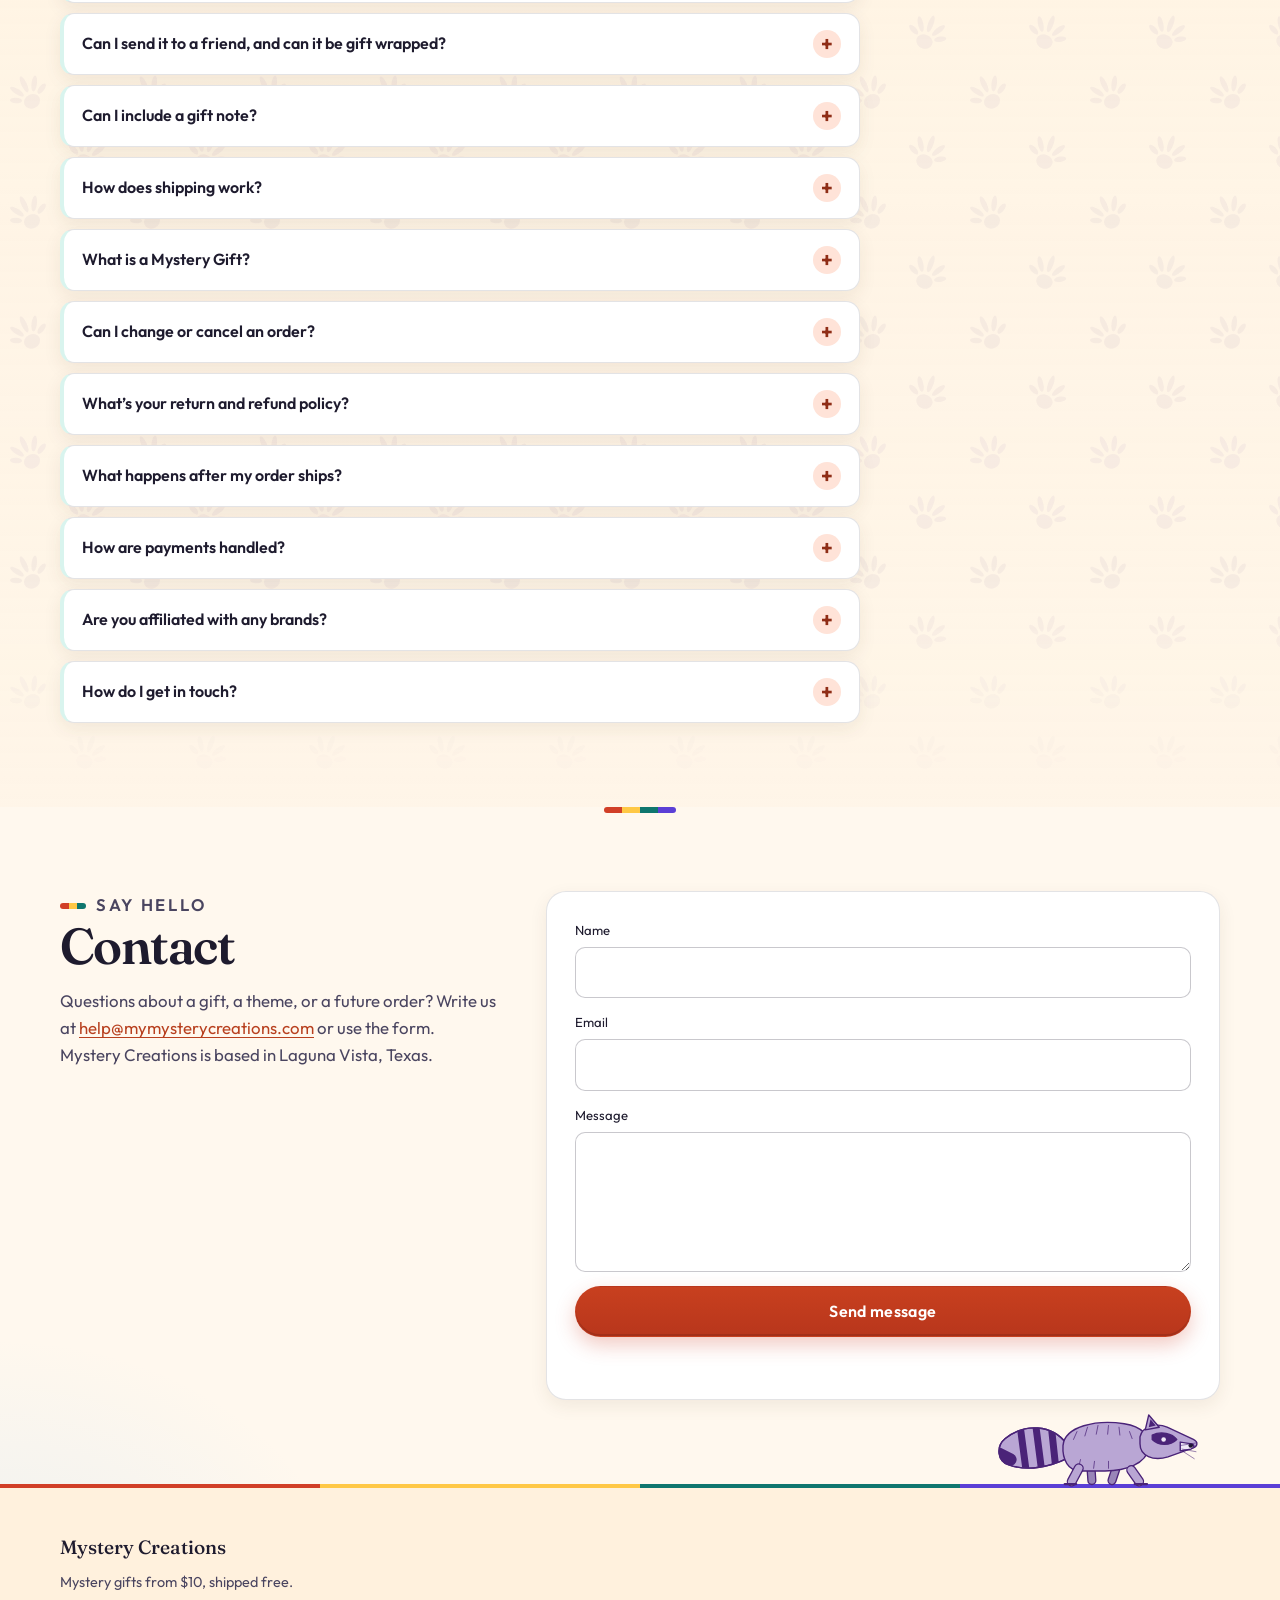
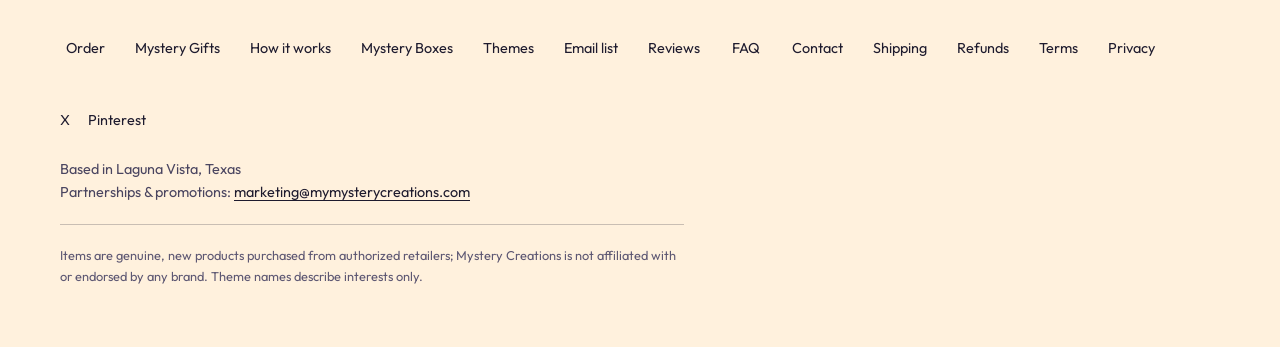
==== commit 834448ea: "Hide pet question unless Pets theme; distinct contents for $250+ boxes Co-authored-by: OffWorldMecha" ====
--- a/index.html
+++ b/index.html
@@ -482,7 +482,7 @@
       "@type": "Product",
       "@id": "https://mymysterycreations.com/#box-chamber",
       "name": "The Chamber Mystery Box",
-      "description": "Mystery Box: multiple themed gifts, hand-packed in one box. A big haul of gifts. A large chamber of curated finds, built to feel like an event. Hand-tied ribbon; free shipping.",
+      "description": "Mystery Box: multiple themed gifts, hand-packed in one box. A large chamber of gifts. A large chamber of curated finds, built to feel like an event. Hand-tied ribbon; free shipping.",
       "brand": {
         "@type": "Brand",
         "name": "Mystery Creations"
@@ -514,7 +514,7 @@
       "@type": "Product",
       "@id": "https://mymysterycreations.com/#box-relic",
       "name": "The Relic Mystery Box",
-      "description": "Mystery Box: multiple themed gifts, hand-packed in one box. A big haul of gifts. An extra-large trunk with statement pieces and plenty of texture. Hand-tied ribbon; free shipping.",
+      "description": "Mystery Box: multiple themed gifts, hand-packed in one box. An extra-large trunk of gifts. An extra-large trunk with statement pieces and plenty of texture. Hand-tied ribbon; free shipping.",
       "brand": {
         "@type": "Brand",
         "name": "Mystery Creations"
@@ -546,7 +546,7 @@
       "@type": "Product",
       "@id": "https://mymysterycreations.com/#box-heist",
       "name": "The Heist Mystery Box",
-      "description": "Mystery Box: multiple themed gifts, hand-packed in one box. A big haul of gifts. A huge, cinematic unboxing — this is a gift that takes over the table. Hand-tied ribbon; free shipping.",
+      "description": "Mystery Box: multiple themed gifts, hand-packed in one box. A huge score of gifts. A huge, cinematic unboxing — this is a gift that takes over the table. Hand-tied ribbon; free shipping.",
       "brand": {
         "@type": "Brand",
         "name": "Mystery Creations"
@@ -578,7 +578,7 @@
       "@type": "Product",
       "@id": "https://mymysterycreations.com/#box-grand-vault",
       "name": "The Grand Vault Mystery Box",
-      "description": "Mystery Box: multiple themed gifts, hand-packed in one box. A big haul of gifts. The full vault experience. Our largest box, packed to impress. Hand-tied ribbon; free shipping.",
+      "description": "Mystery Box: multiple themed gifts, hand-packed in one box. A legendary vault of gifts. The full vault experience. Our largest box, packed to impress. Hand-tied ribbon; free shipping.",
       "brand": {
         "@type": "Brand",
         "name": "Mystery Creations"
--- a/css/styles.css
+++ b/css/styles.css
@@ -2382,6 +2382,13 @@
 #pet-field input[type="text"], #pet-field select { width: 100%; }
 #pet-other-wrap { margin-top: 10px; }
 
+/* The HTML hidden attribute is display:none in the browser default stylesheet,
+   but author rules such as .fold-card .field { display: grid } and
+   .summary-row { display: flex } override it. That kept "What's your pet?"
+   (labeled required) and the summary Pet row visible on every checkout,
+   even when a non-Pets theme was selected. Honor hidden everywhere. */
+[hidden] { display: none !important; }
+
 /* Raccoon brand art: decorative only (aria-hidden), original line-art SVGs in the brand purple. */
 .paw-divider {
   position: relative;
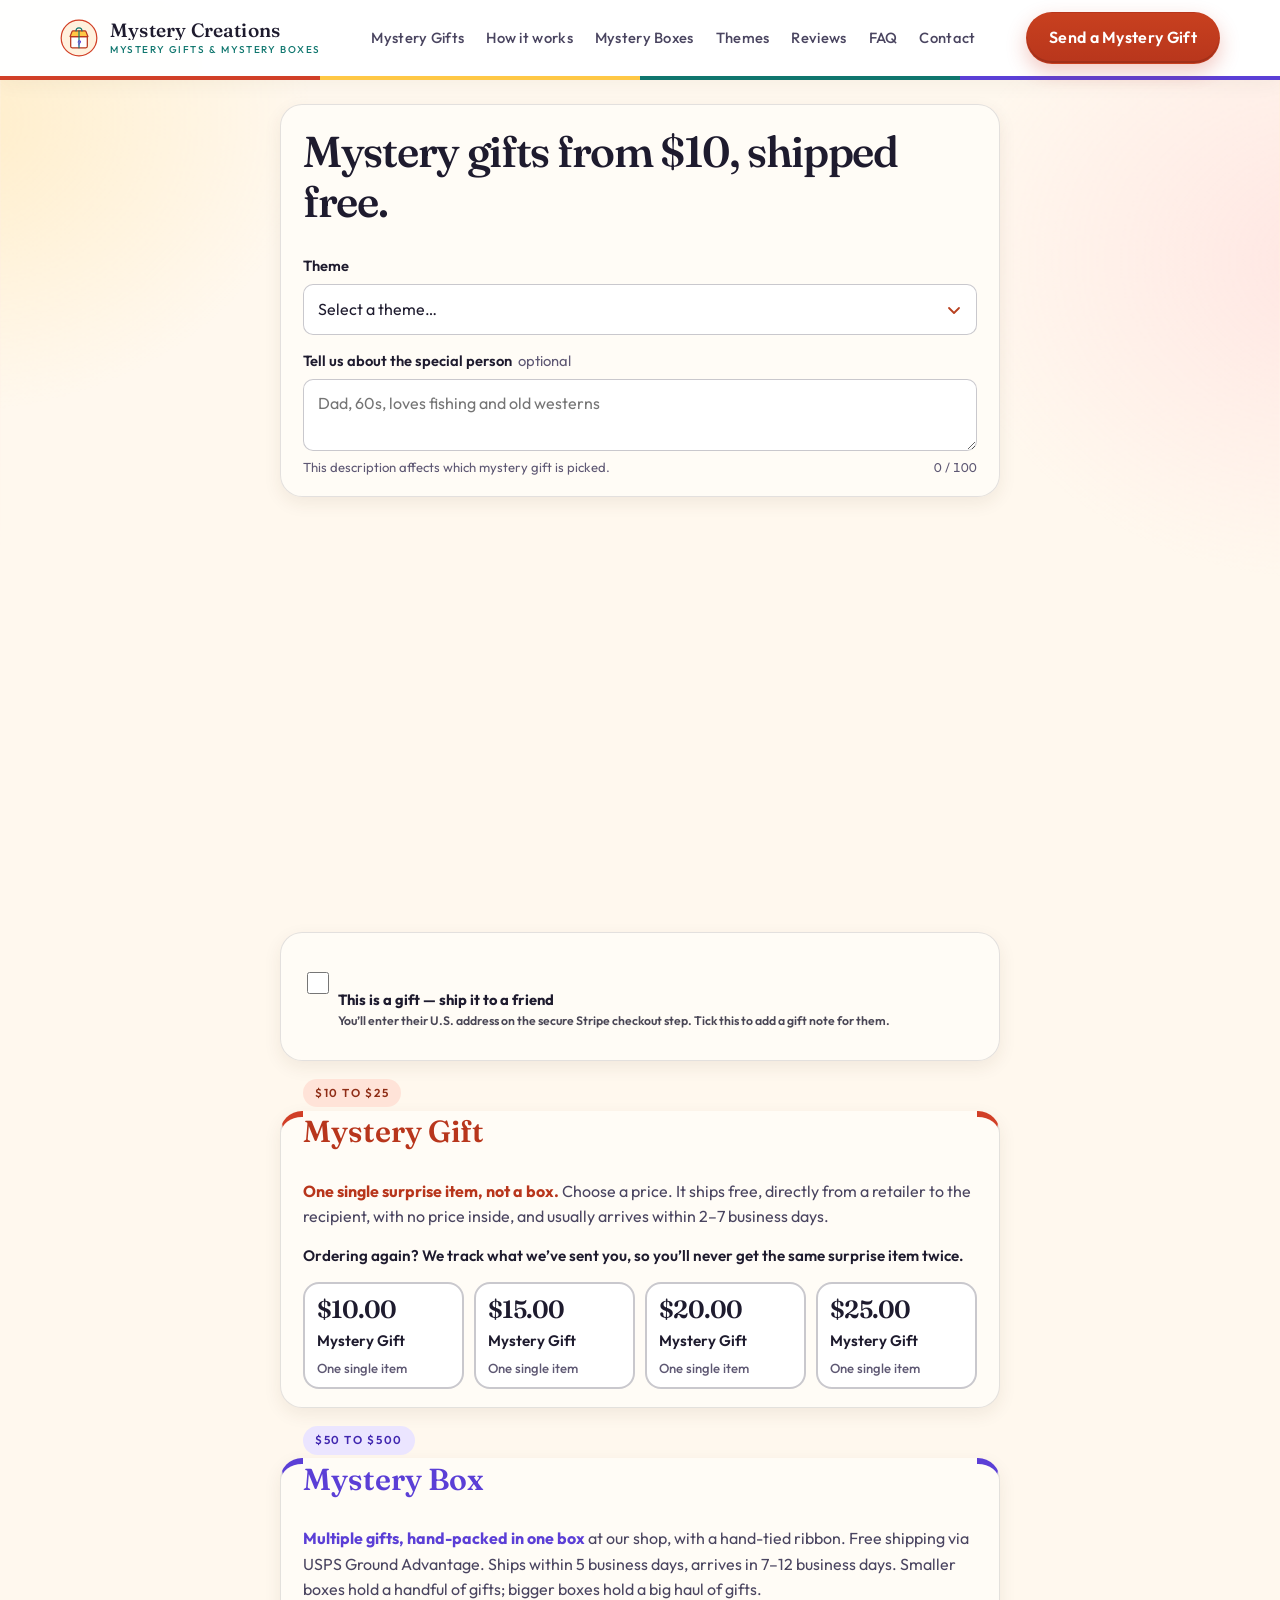
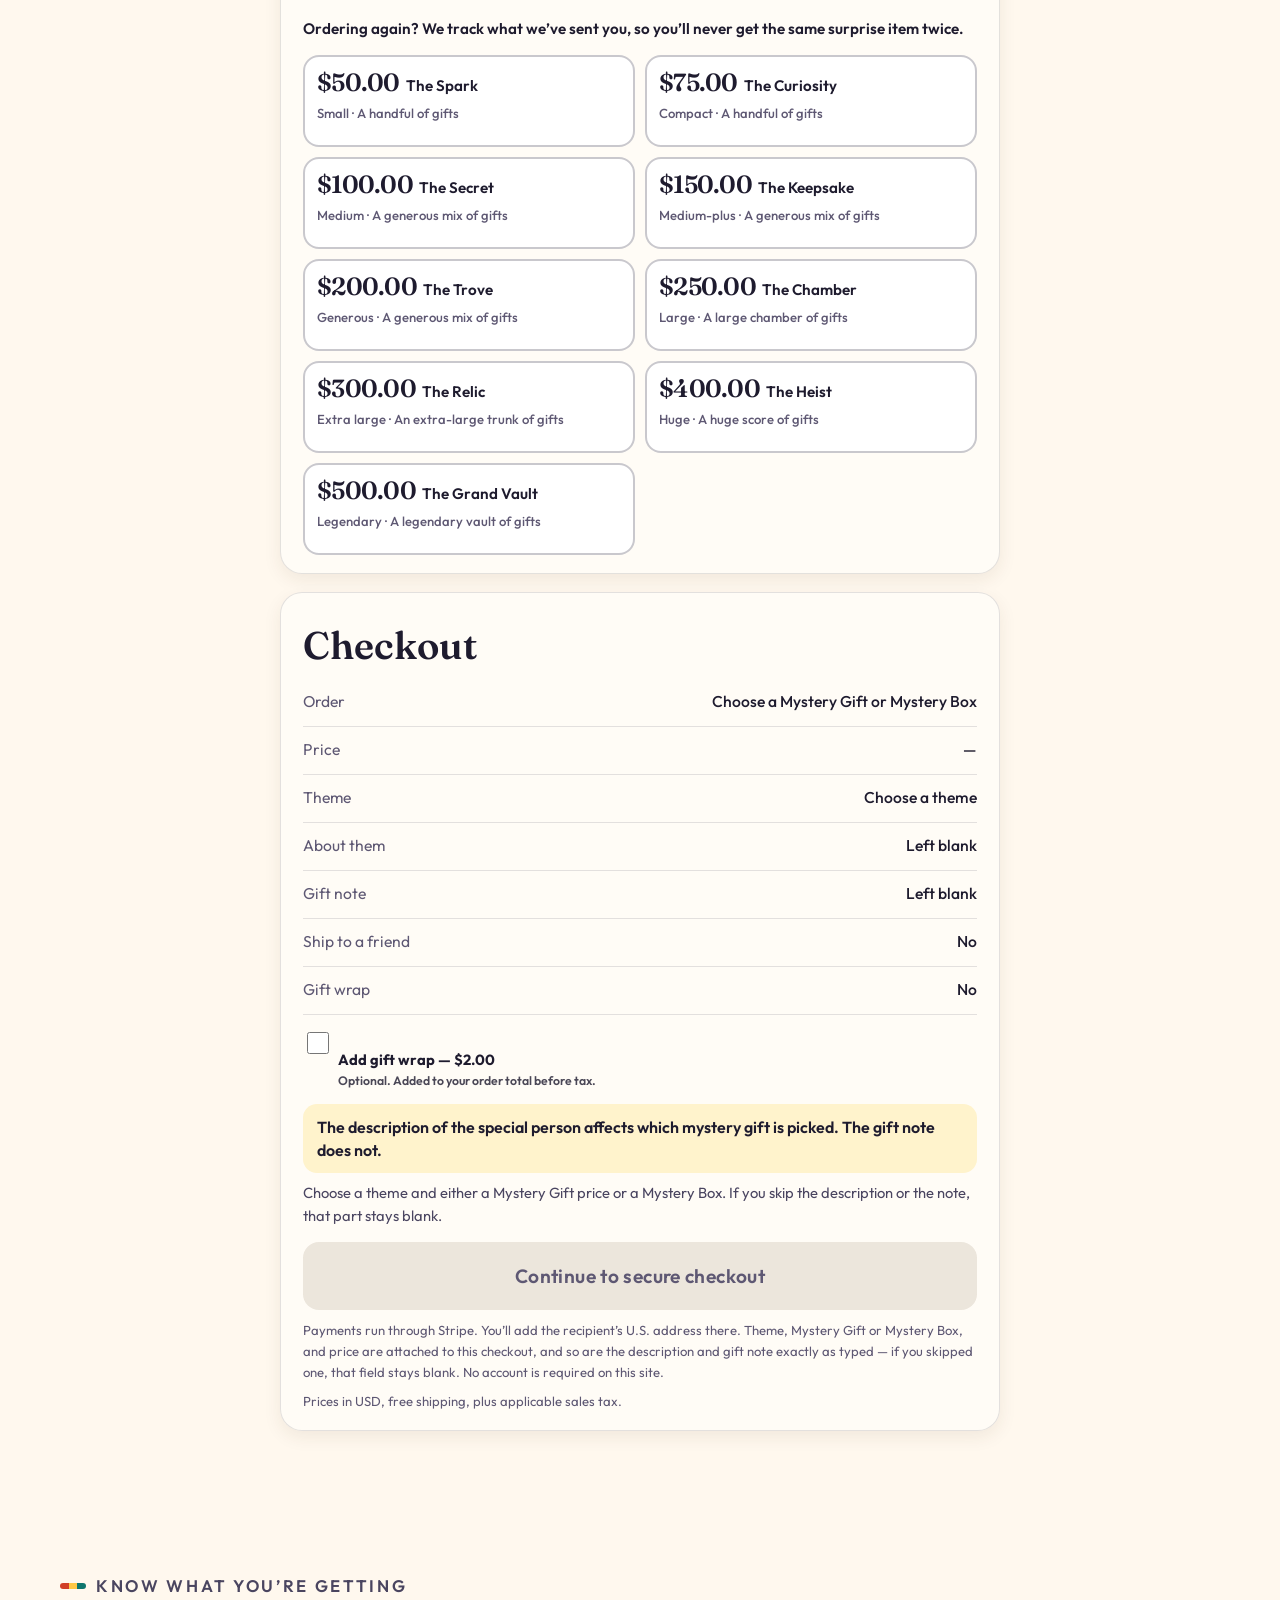
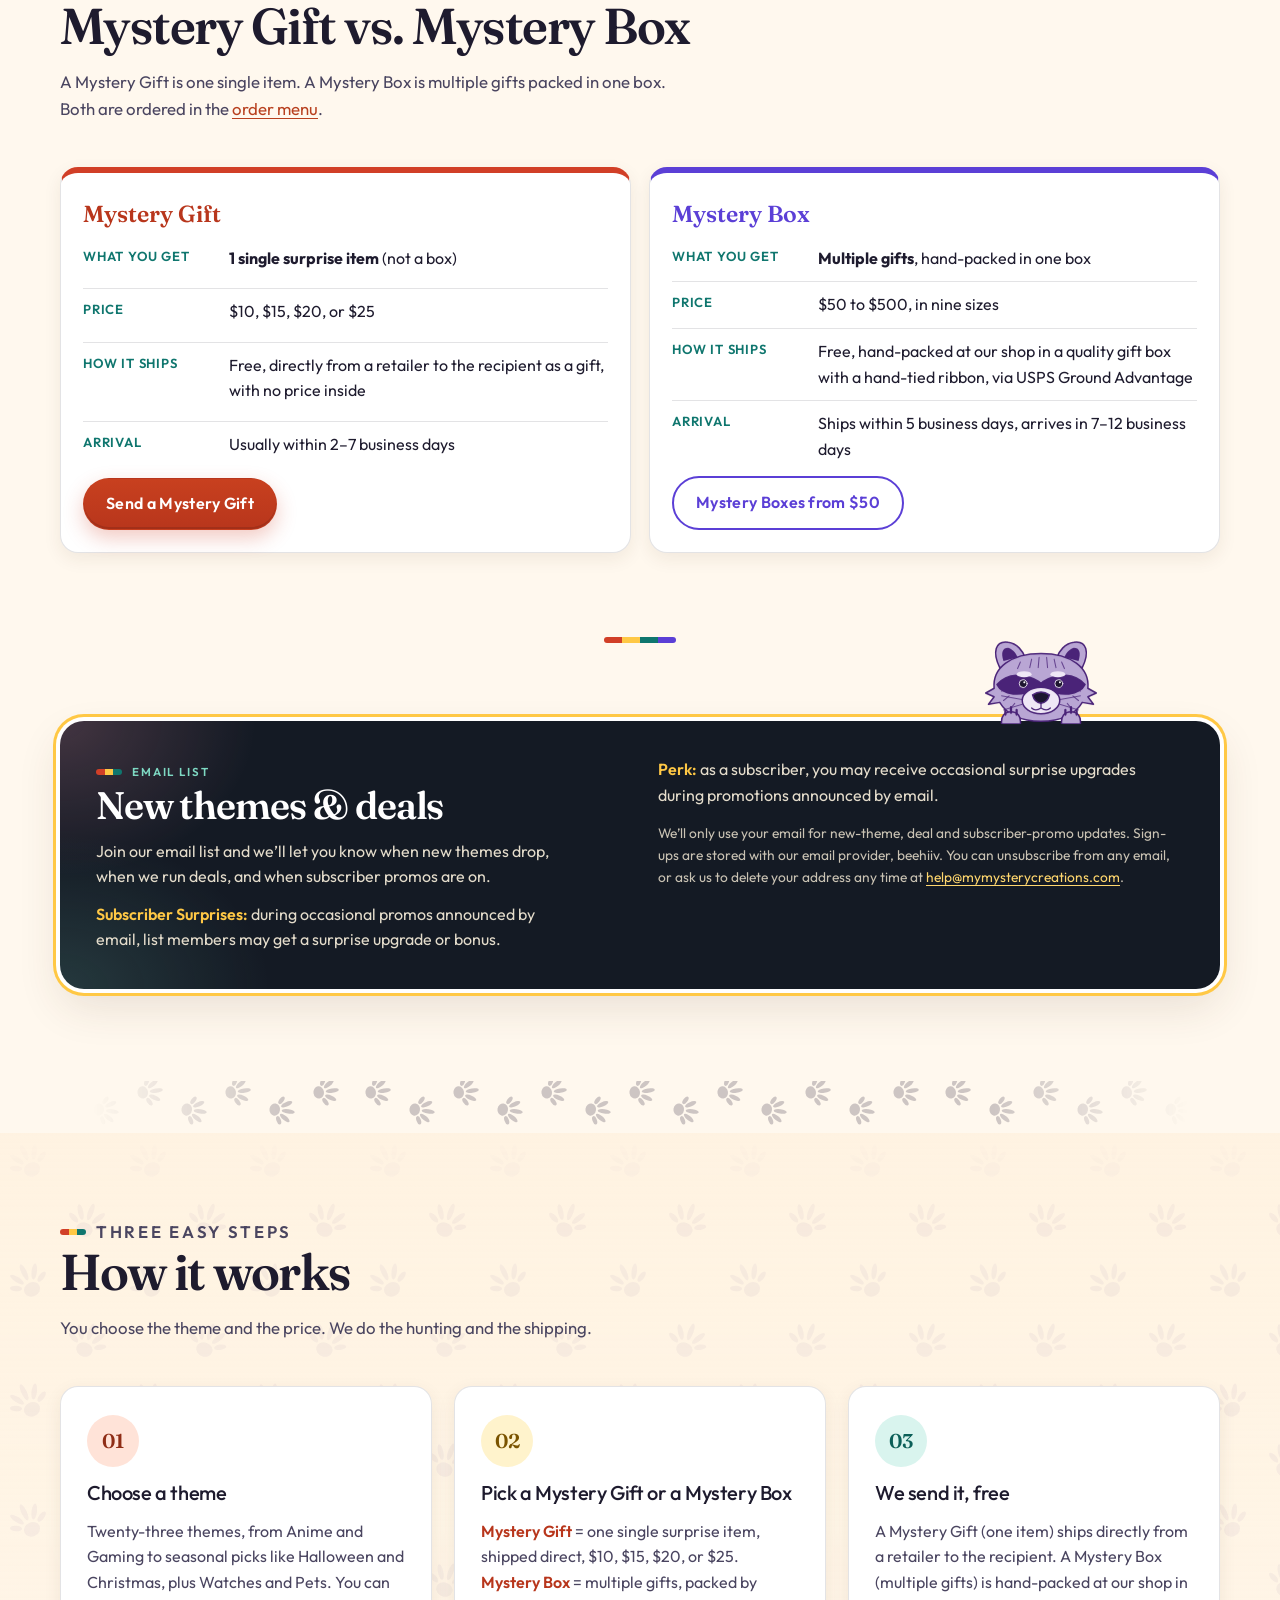
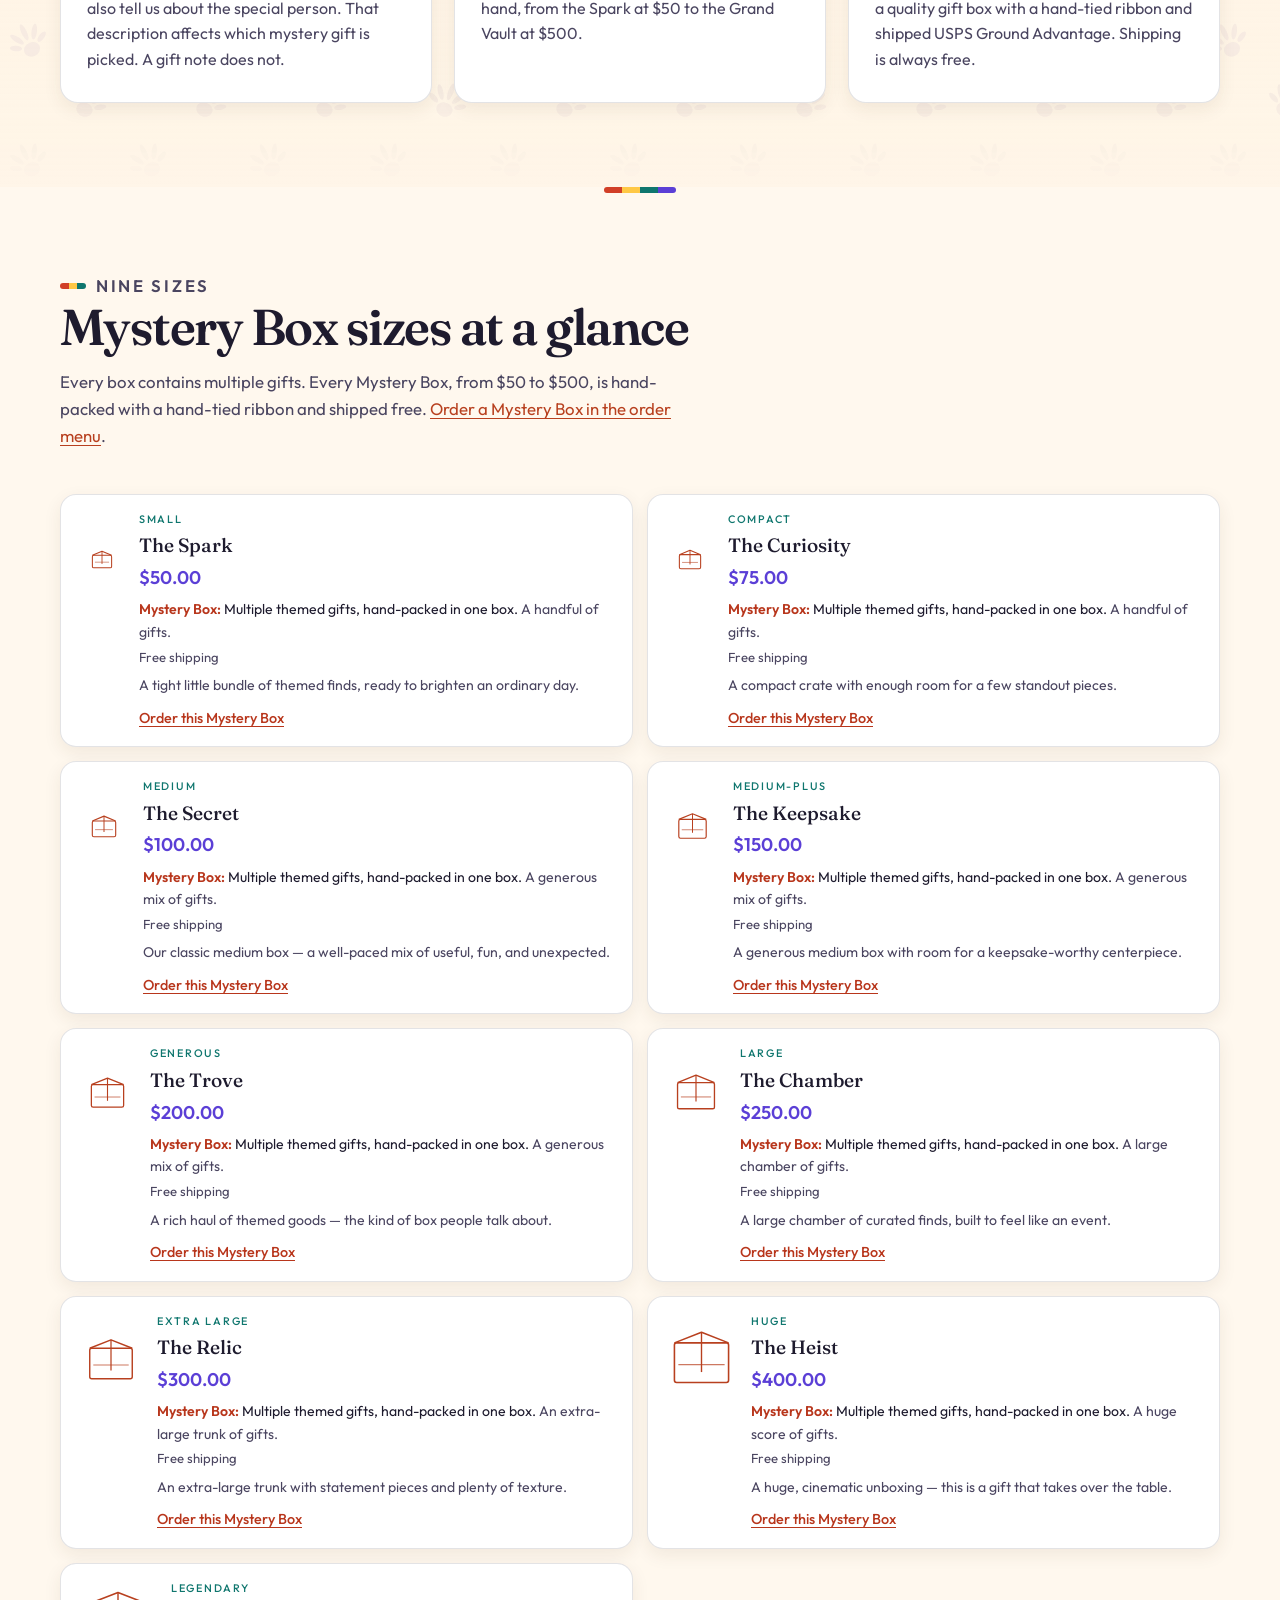
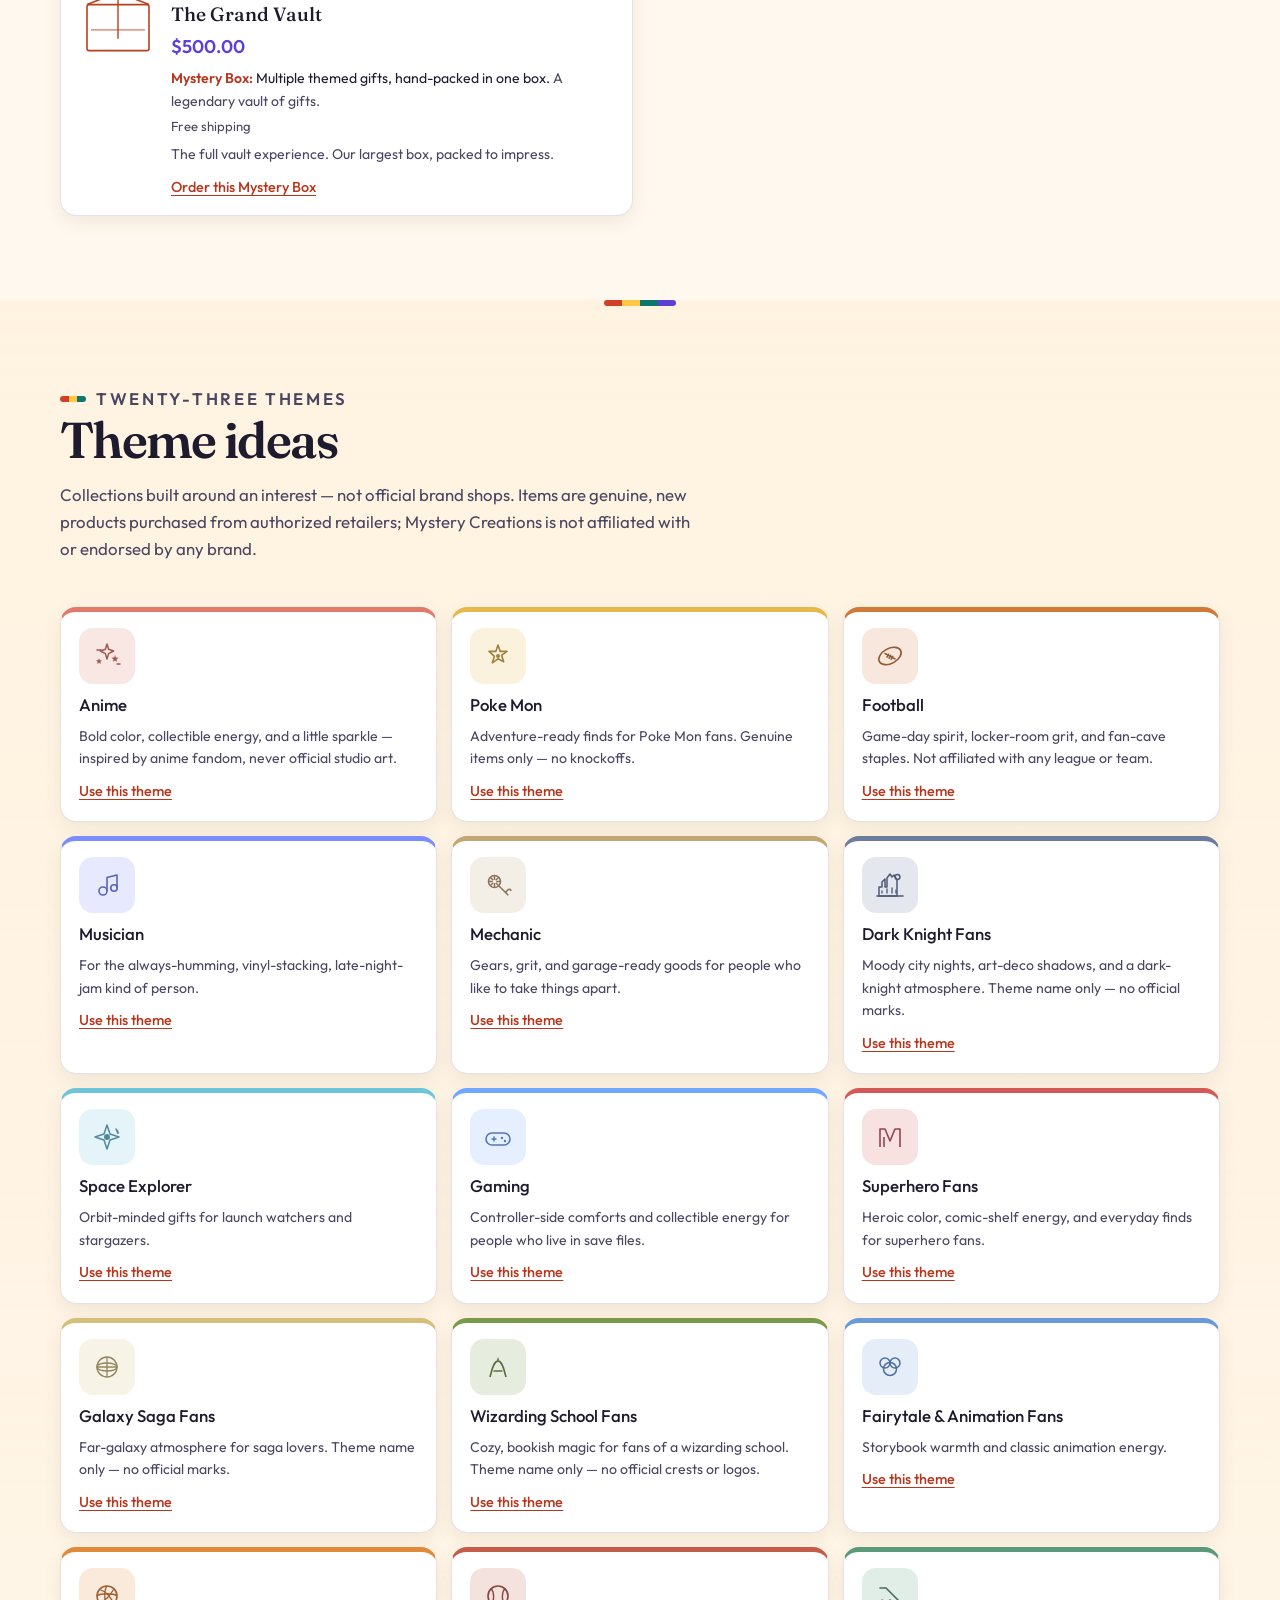
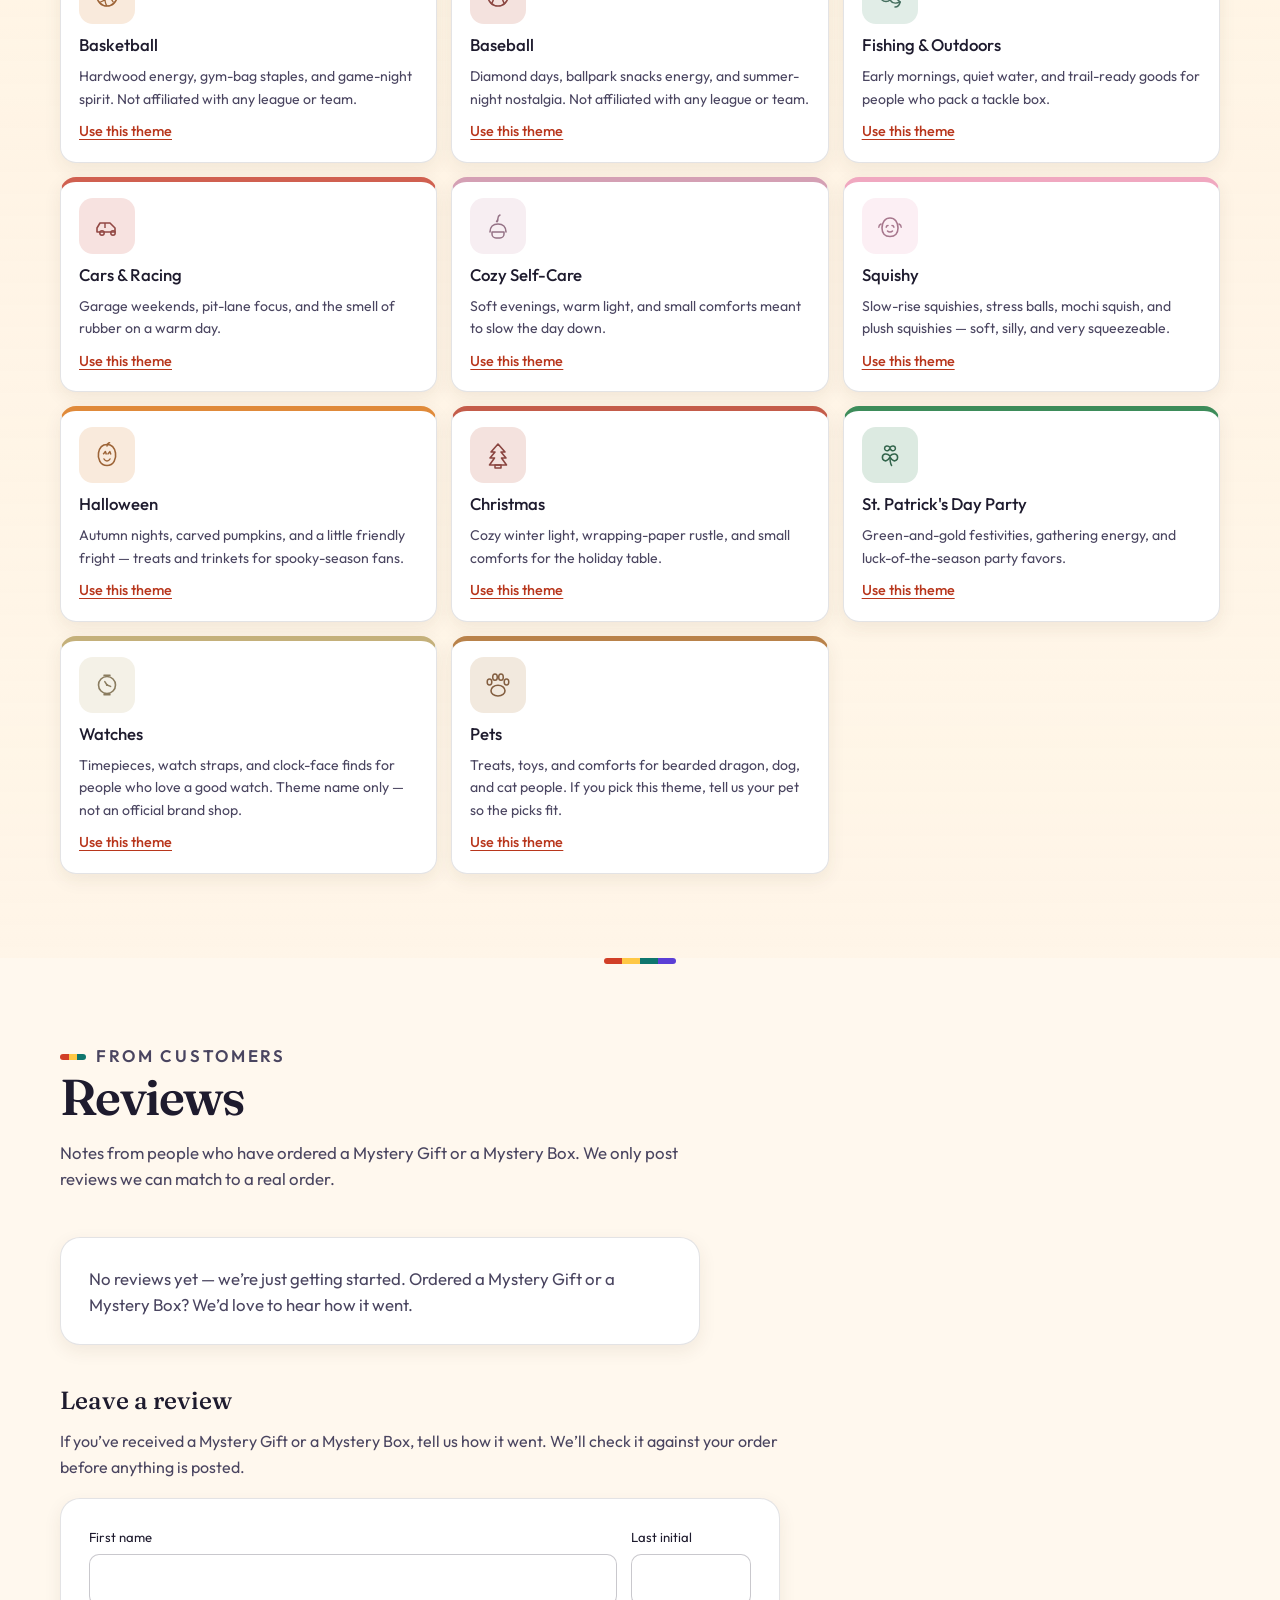
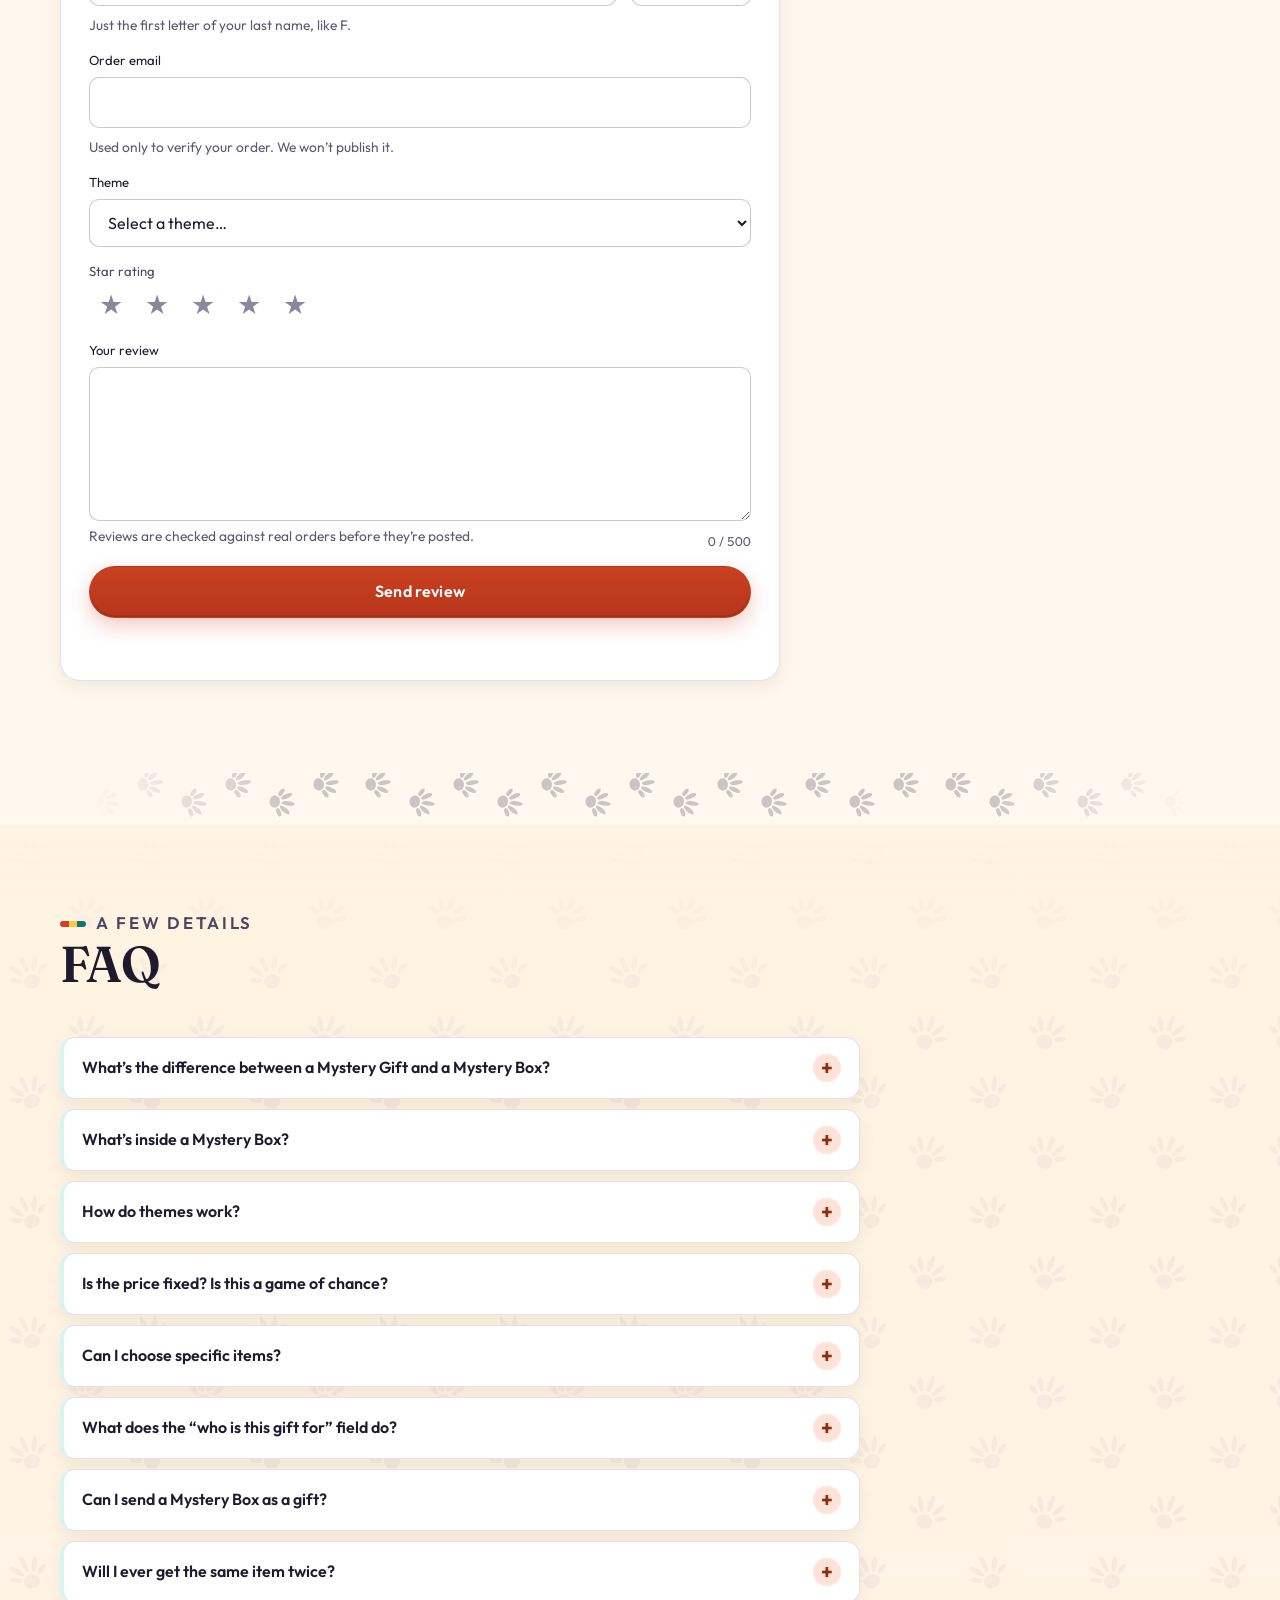
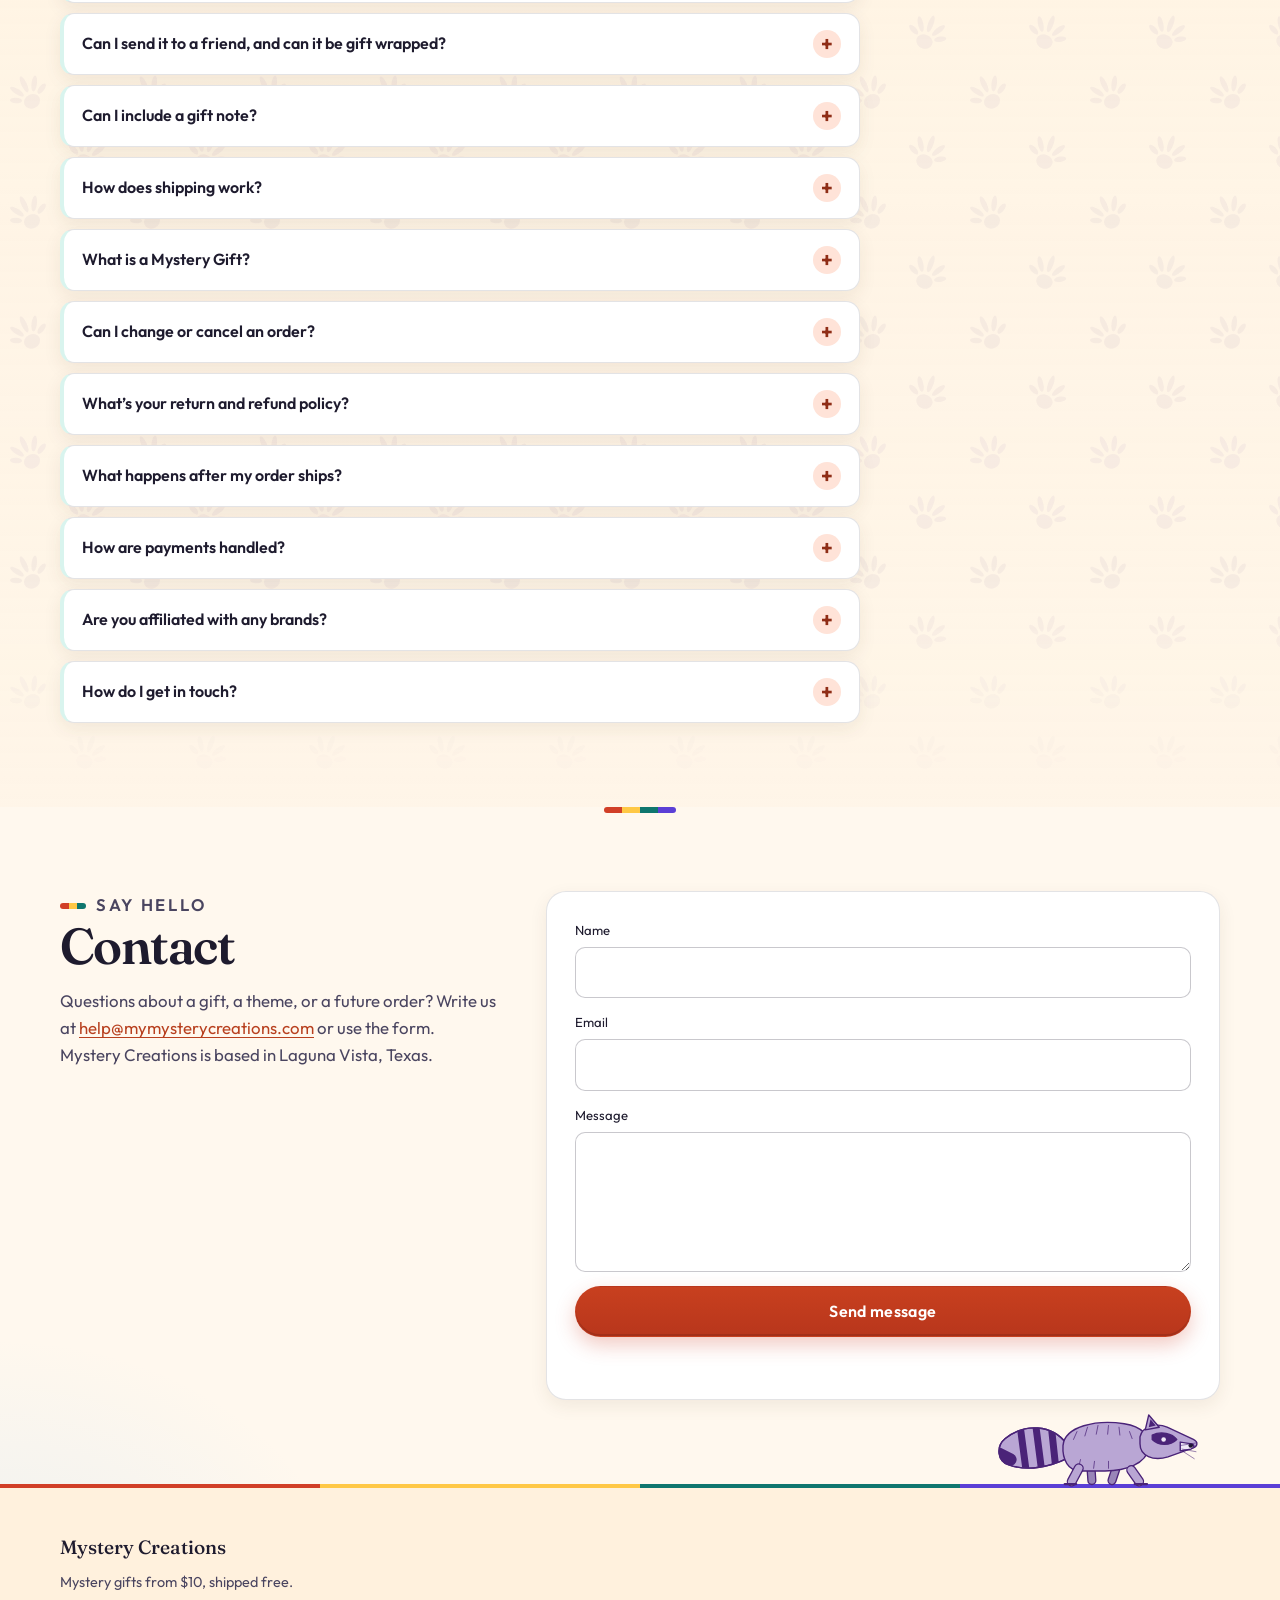
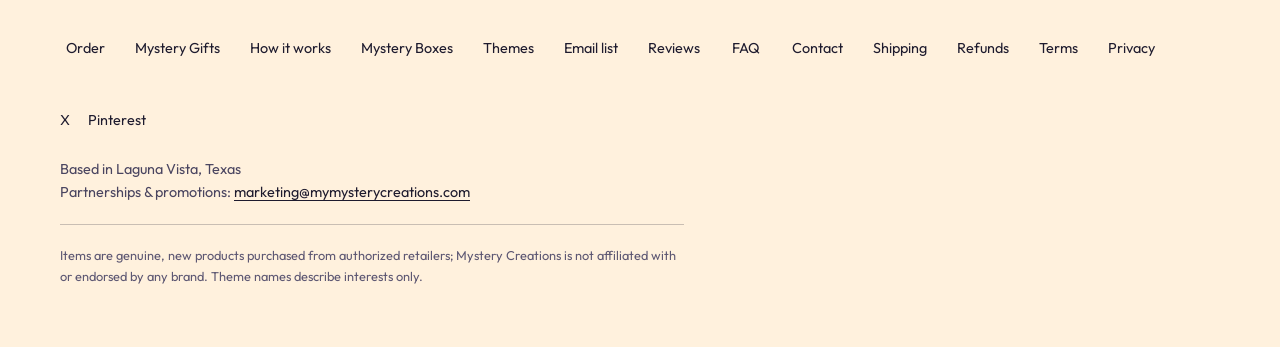
==== commit c878e3fb: "Pets: free-text pet box instead of dropdown, only for Pets Co-authored-by: OffWorldMechanic <OffWorl" ====
--- a/index.html
+++ b/index.html
@@ -658,17 +658,7 @@
               </div>
               <div class="field" id="pet-field" hidden>
                 <label for="pet-type">What’s your pet? <span class="required">required</span></label>
-                <select id="pet-type" name="petType" autocomplete="off">
-                  <option value="">Choose your pet…</option>
-                  <option value="beardeddragon">Bearded dragon</option>
-                  <option value="dog">Dog</option>
-                  <option value="cat">Cat</option>
-                  <option value="other">Other</option>
-                </select>
-                <div id="pet-other-wrap" hidden>
-                  <label for="pet-other">Tell us your pet</label>
-                  <input type="text" id="pet-other" name="petOther" maxlength="40" placeholder="Hamster, parrot, gecko…" autocomplete="off">
-                </div>
+                <input type="text" id="pet-type" name="petType" maxlength="40" placeholder="Bearded dragon, dog, cat…" autocomplete="off">
               </div>
               <div class="field">
                 <label for="recipient">Tell us about the special person <span class="optional">optional</span></label>
@@ -725,7 +715,7 @@
             <div class="summary-row"><span>Order</span><strong data-summary-item>Choose a Mystery Gift or Mystery Box</strong></div>
             <div class="summary-row"><span>Price</span><strong data-summary-price>—</strong></div>
             <div class="summary-row"><span>Theme</span><strong data-summary-theme>Choose a theme</strong></div>
-            <div class="summary-row" data-pet-row hidden><span>Pet</span><strong data-summary-pet>Choose your pet</strong></div>
+            <div class="summary-row" data-pet-row hidden><span>Pet</span><strong data-summary-pet></strong></div>
             <div class="summary-row"><span>About them</span><strong data-summary-recipient>Left blank</strong></div>
             <div class="summary-row"><span>Gift note</span><strong data-summary-note>Left blank</strong></div>
             <div class="summary-row"><span>Ship to a friend</span><strong data-summary-friend>No</strong></div>
--- a/css/styles.css
+++ b/css/styles.css
@@ -2379,14 +2379,12 @@
 .hp-field { position: absolute !important; left: -9999px; width: 1px; height: 1px; overflow: hidden; }
 
 .field .required { font-size: .75rem; font-weight: 700; color: var(--coral-deep); text-transform: uppercase; letter-spacing: .04em; margin-left: 6px; }
-#pet-field input[type="text"], #pet-field select { width: 100%; }
-#pet-other-wrap { margin-top: 10px; }
+#pet-field input[type="text"] { width: 100%; }
 
 /* The HTML hidden attribute is display:none in the browser default stylesheet,
    but author rules such as .fold-card .field { display: grid } and
-   .summary-row { display: flex } override it. That kept "What's your pet?"
-   (labeled required) and the summary Pet row visible on every checkout,
-   even when a non-Pets theme was selected. Honor hidden everywhere. */
+   .summary-row { display: flex } override it. Honor hidden everywhere so
+   "What's your pet?" stays hidden until the Pets theme is selected. */
 [hidden] { display: none !important; }
 
 /* Raccoon brand art: decorative only (aria-hidden), original line-art SVGs in the brand purple. */
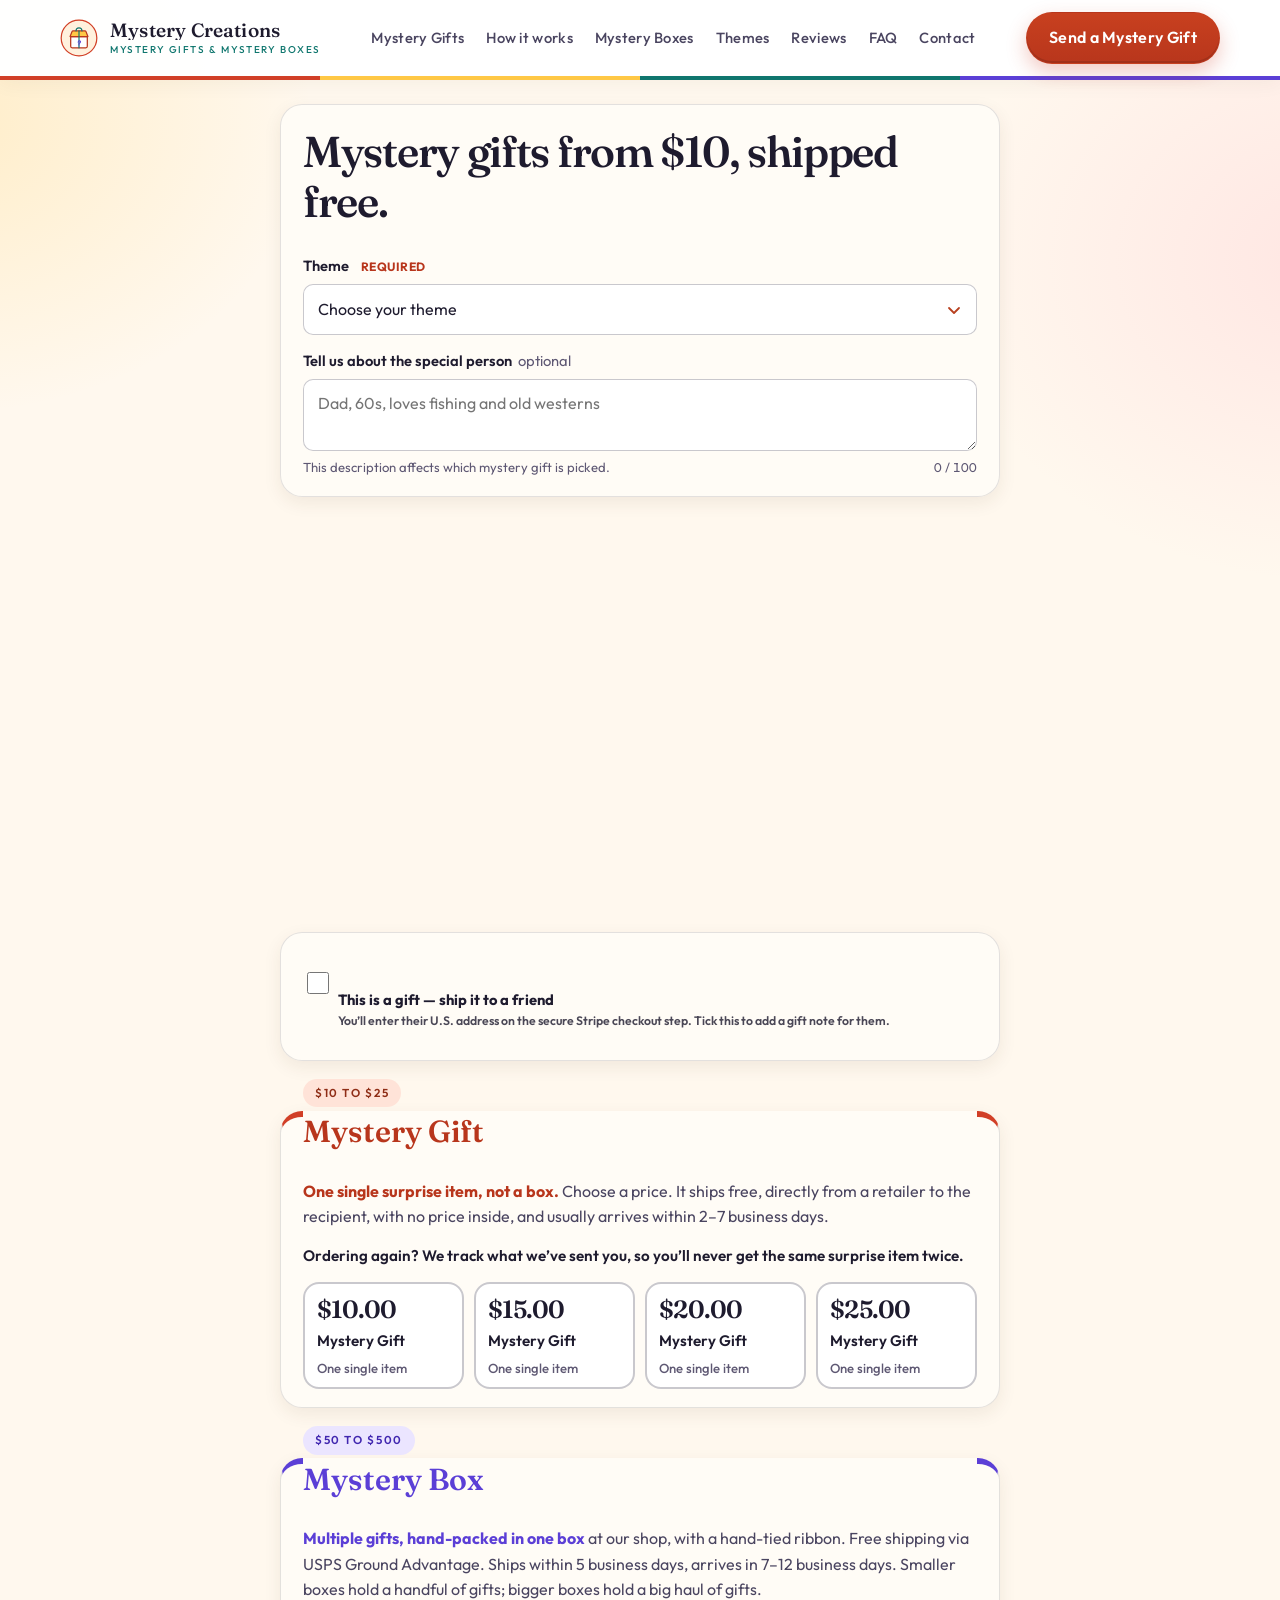
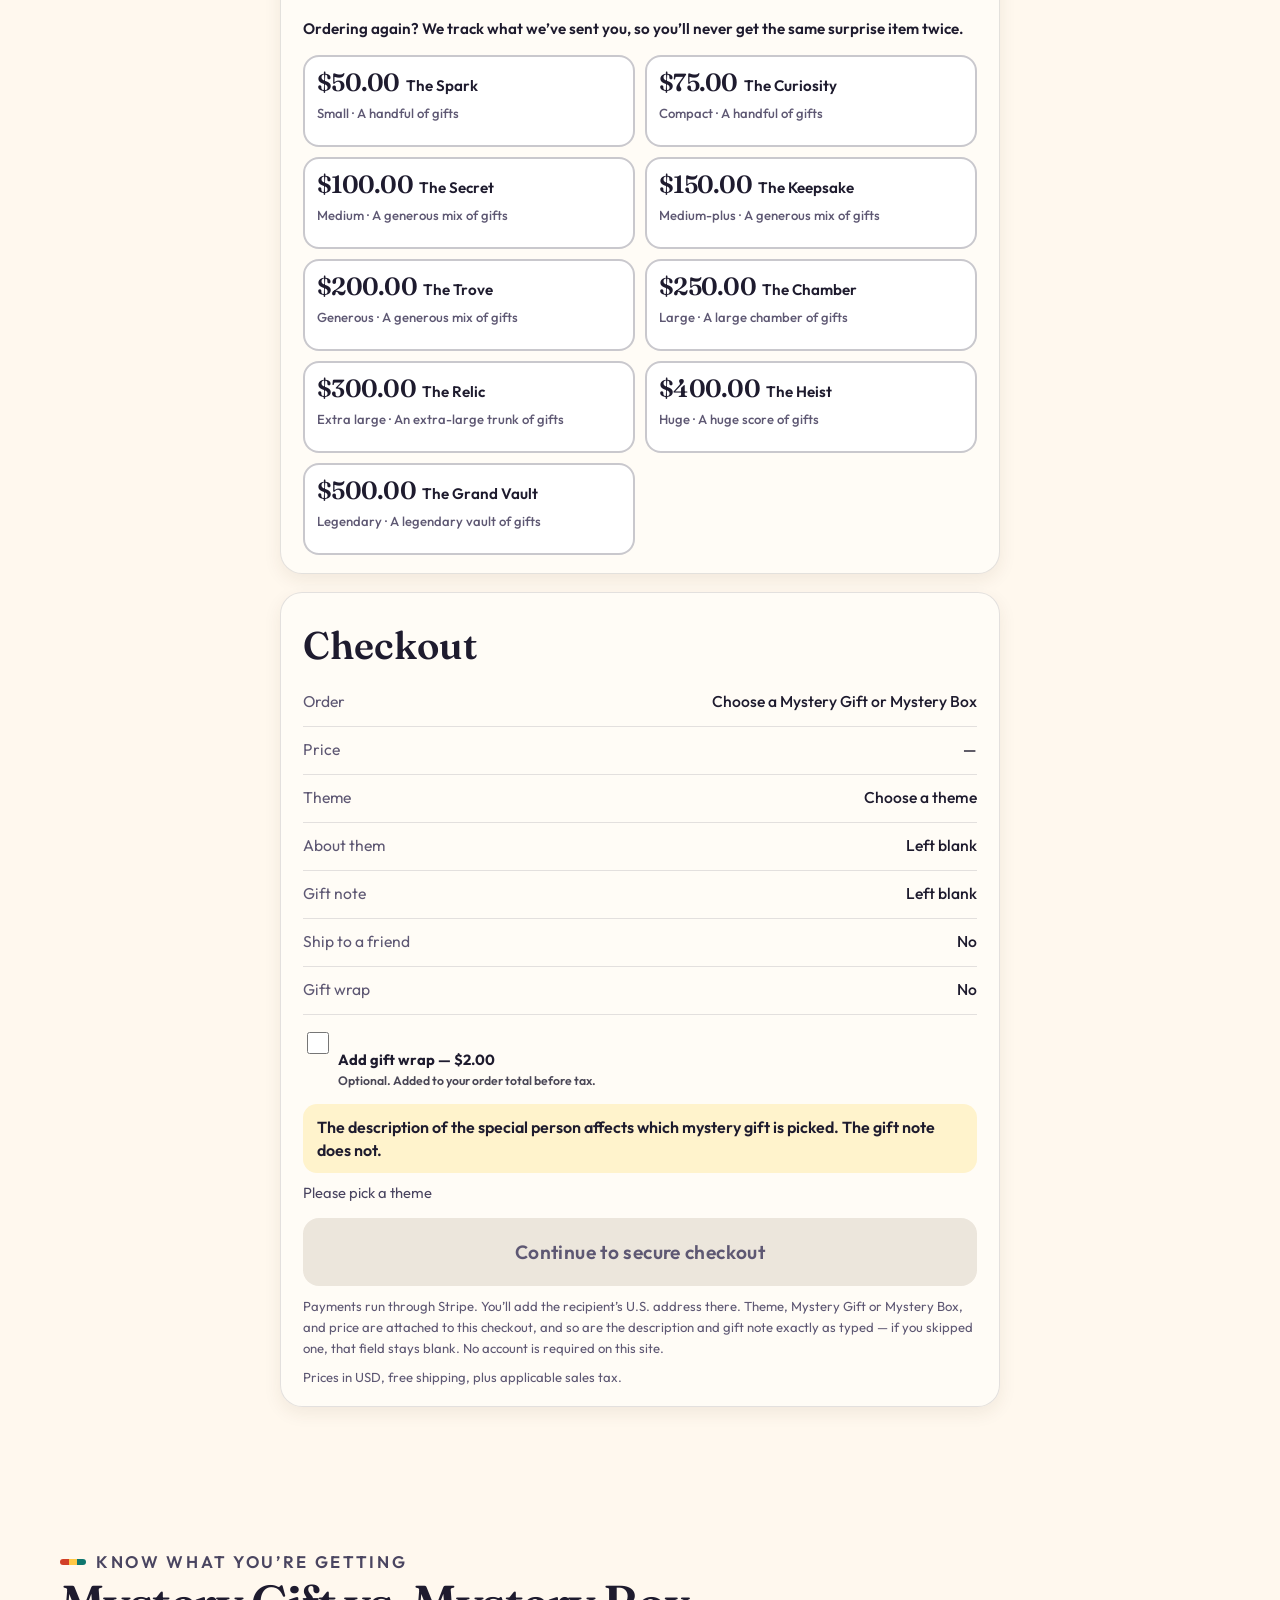
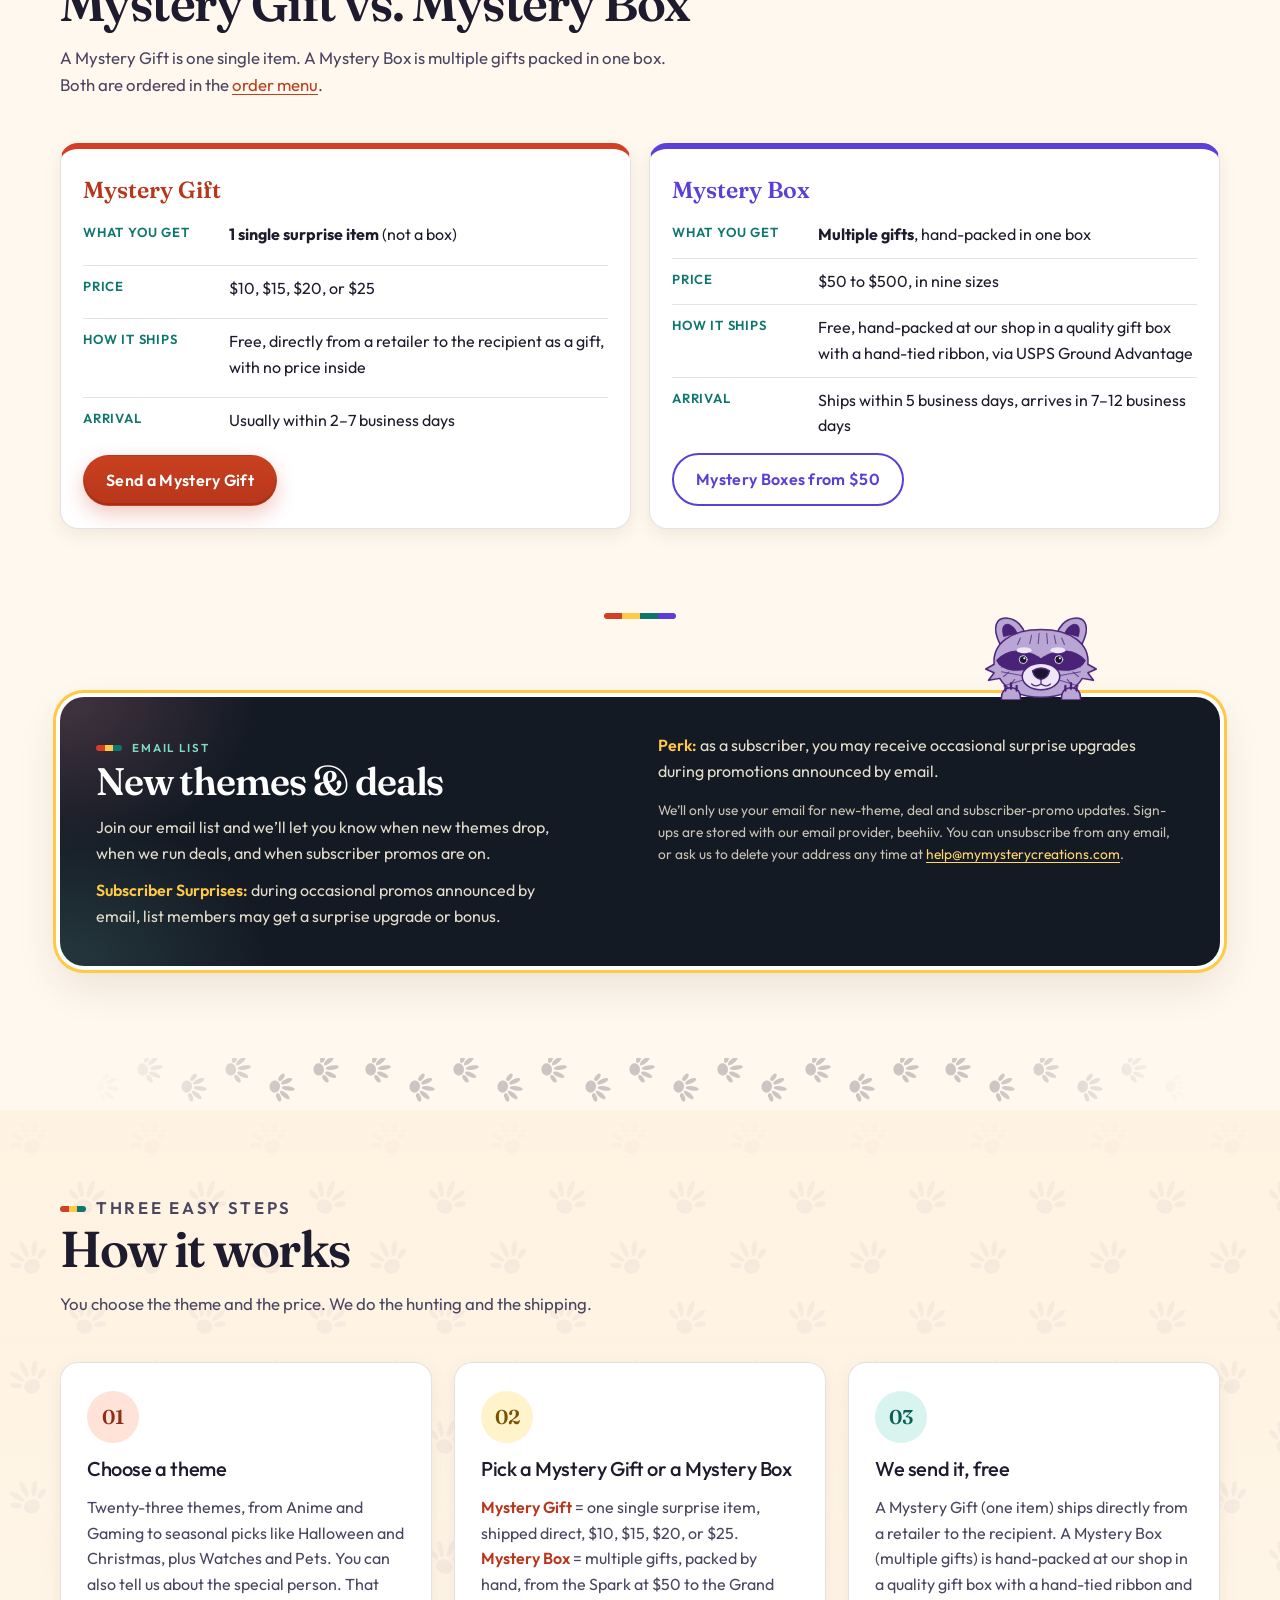
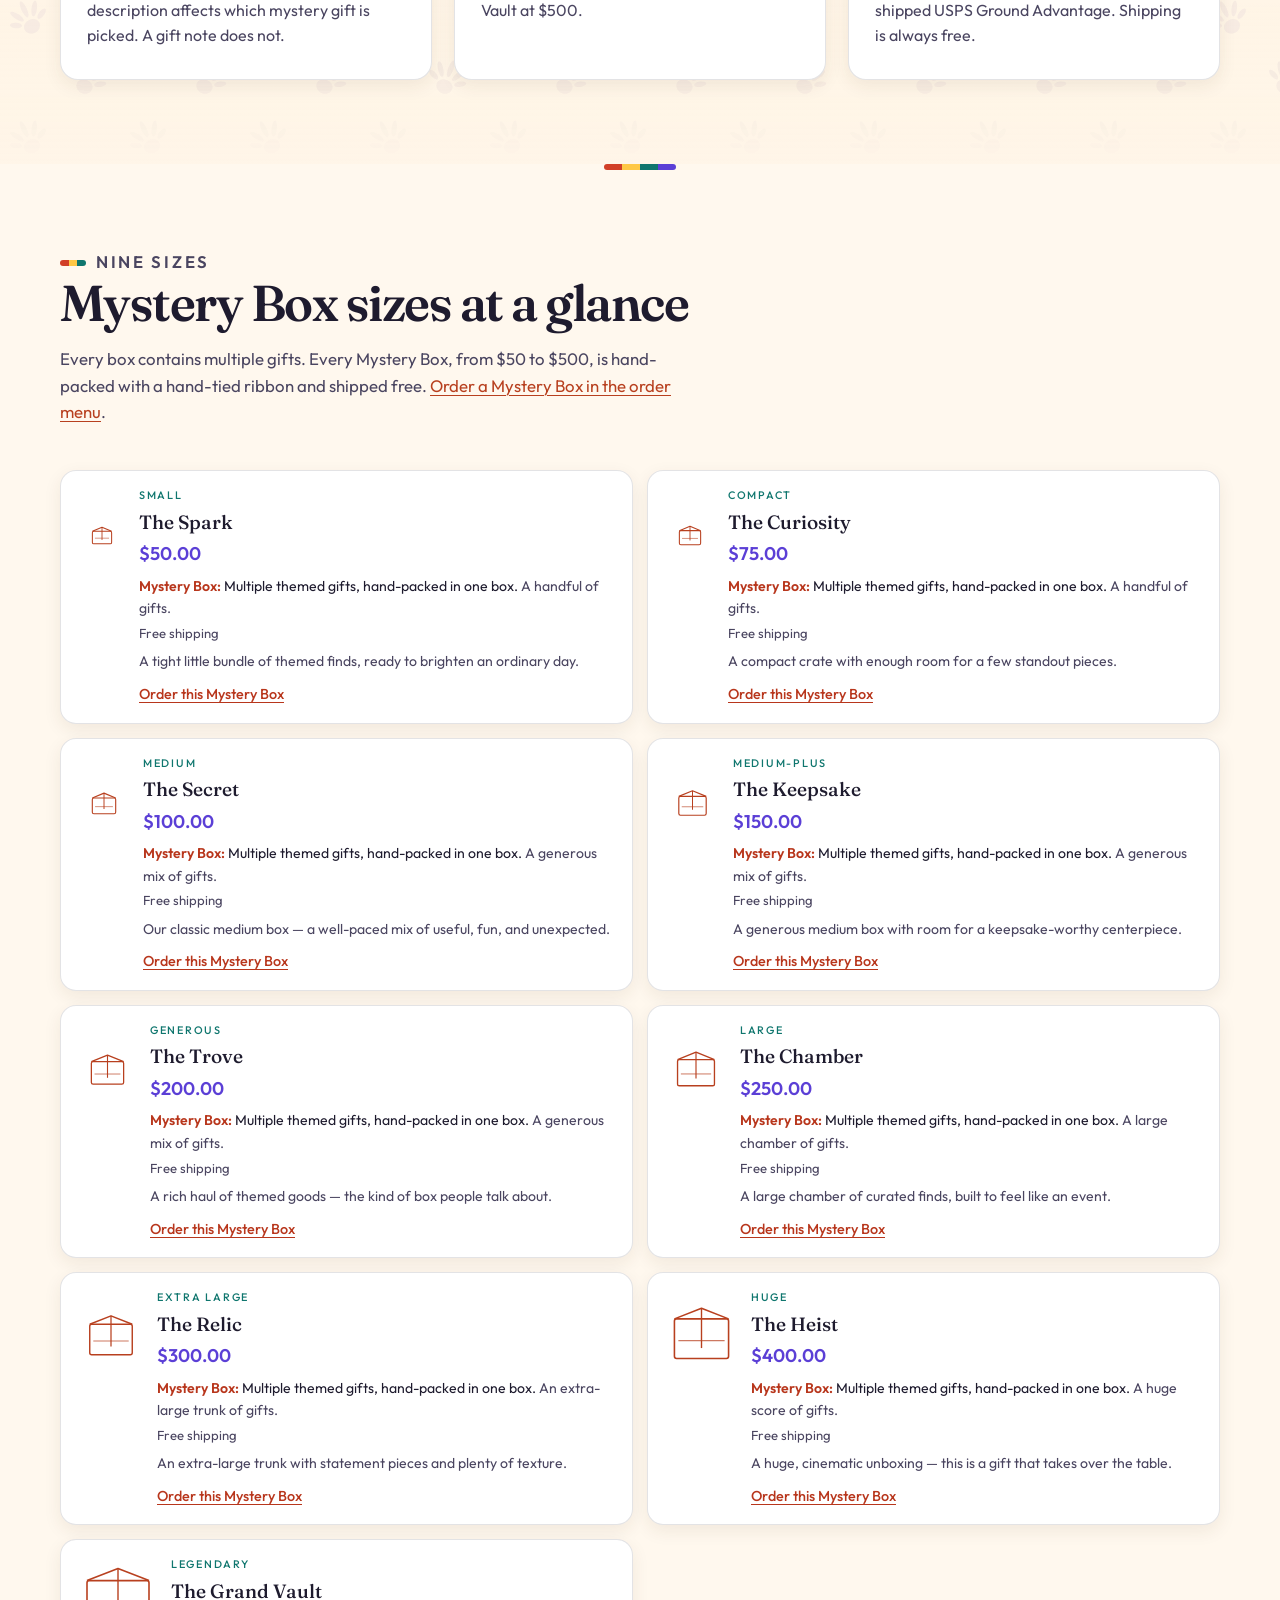
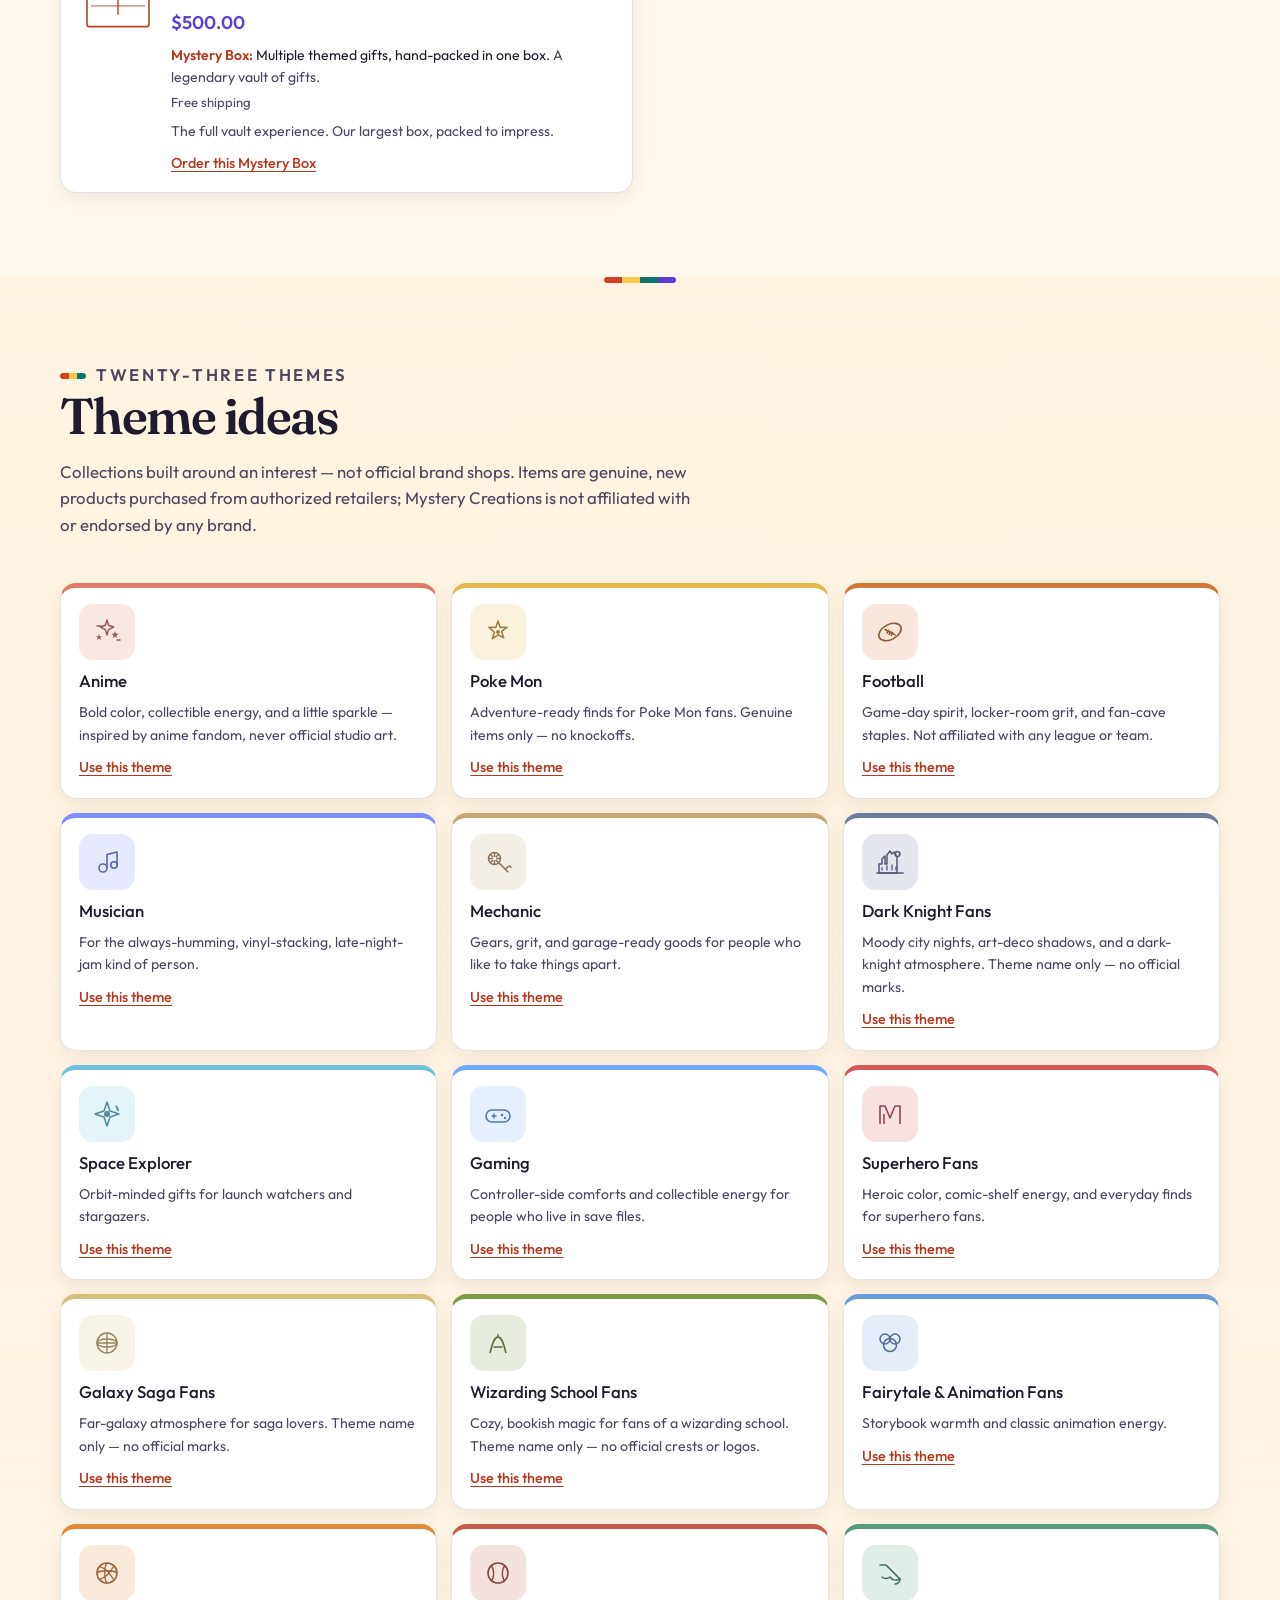
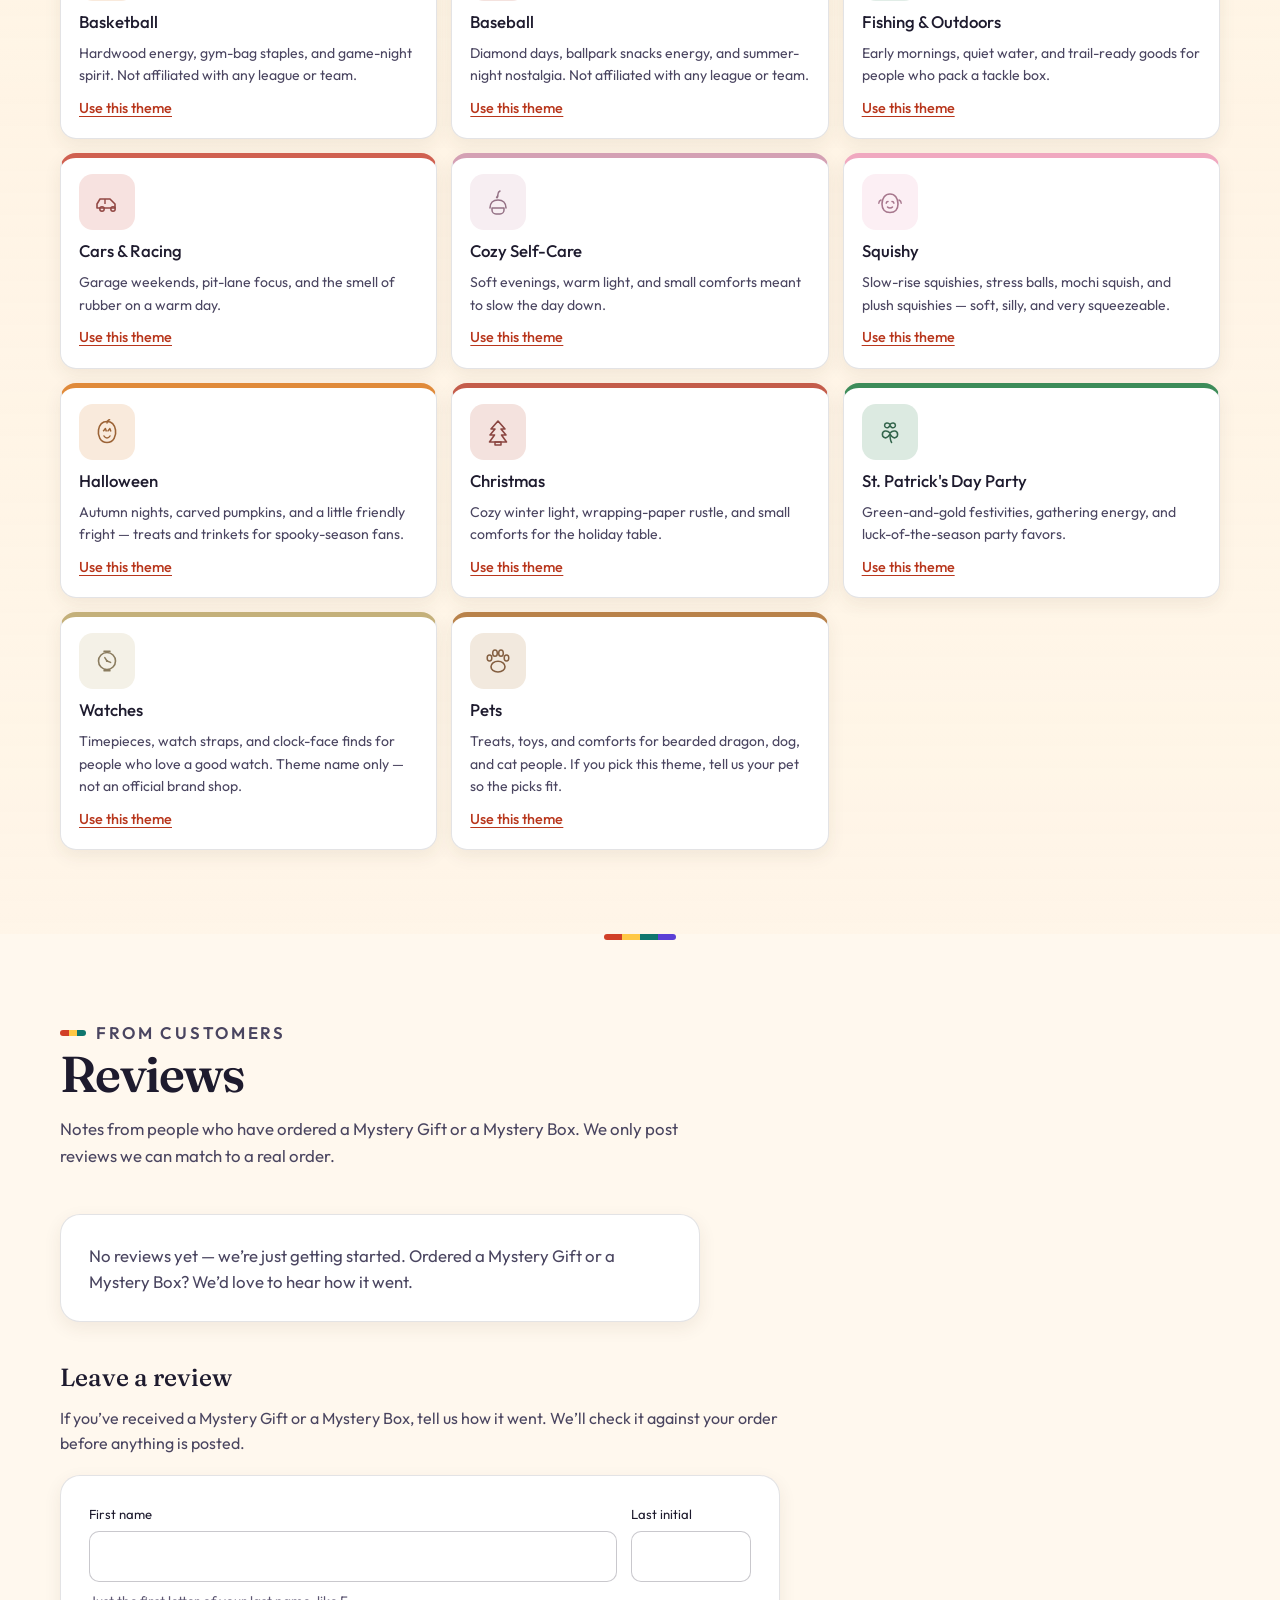
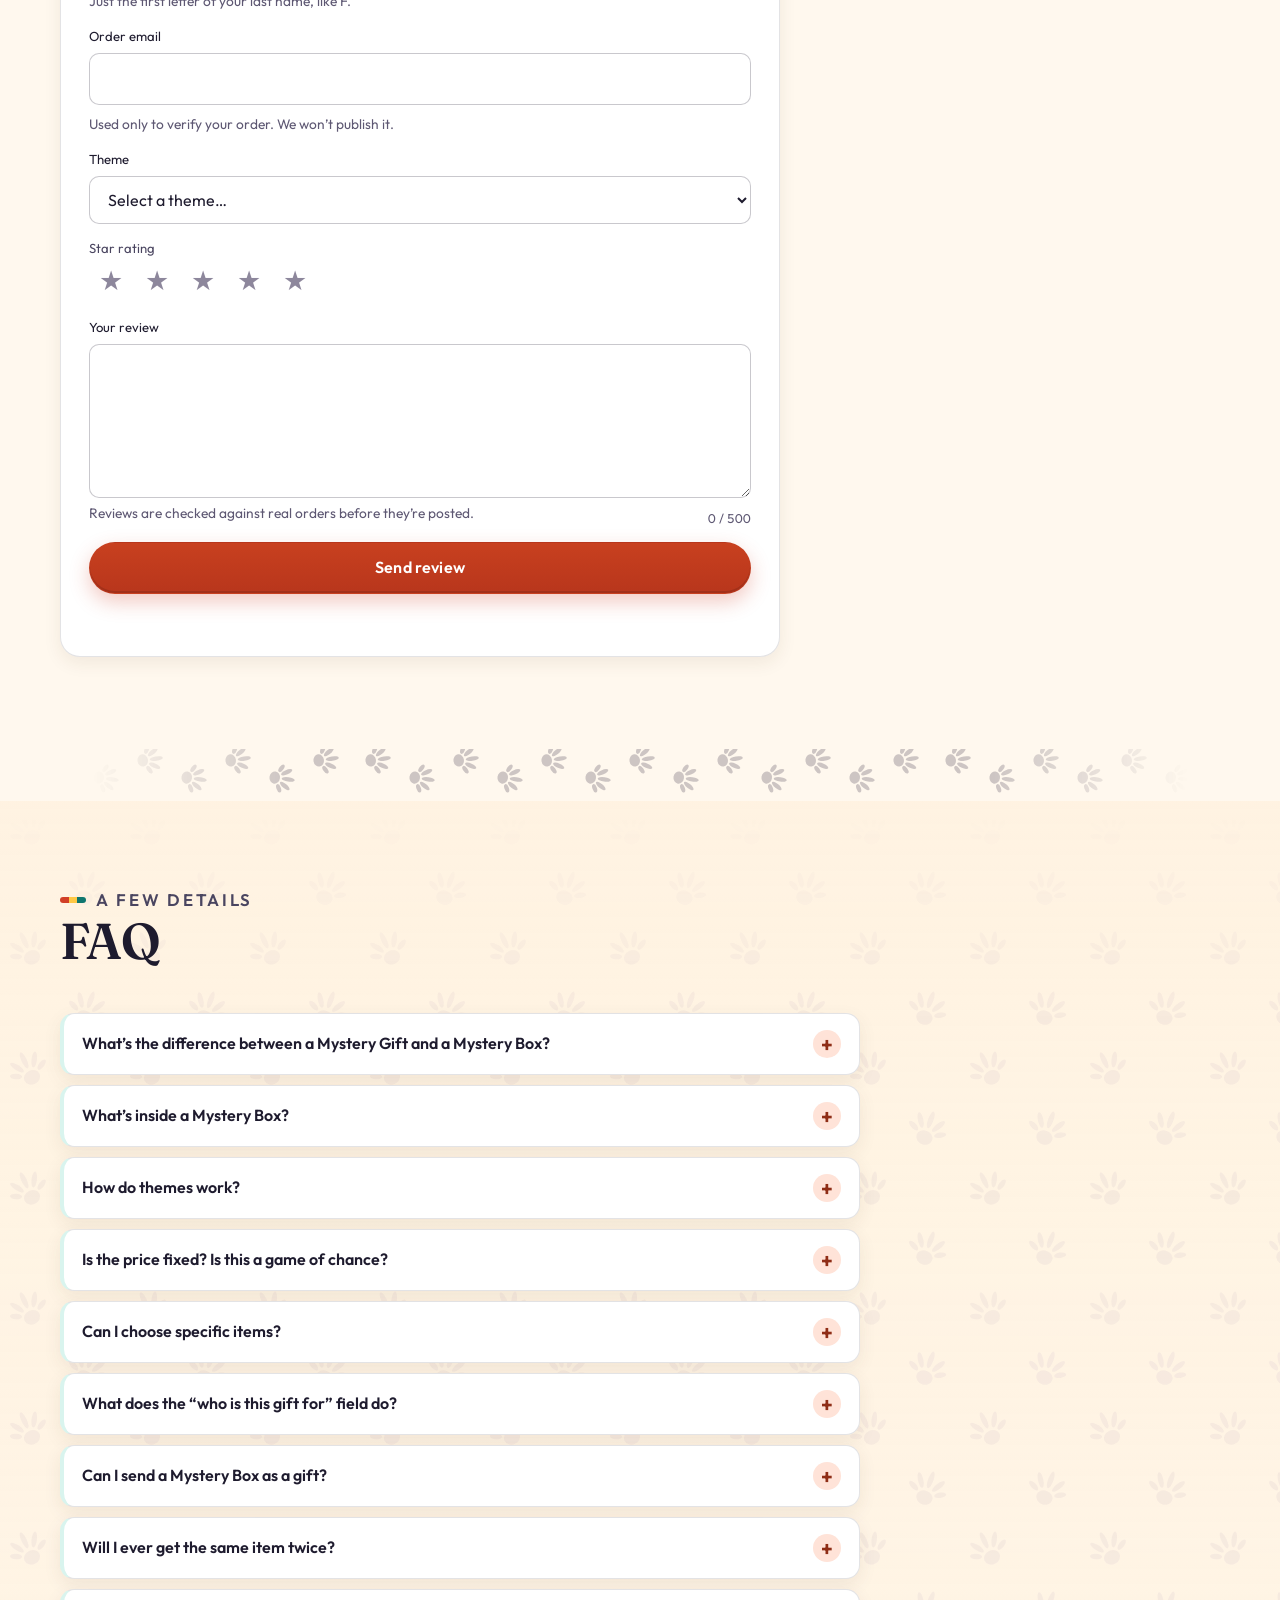
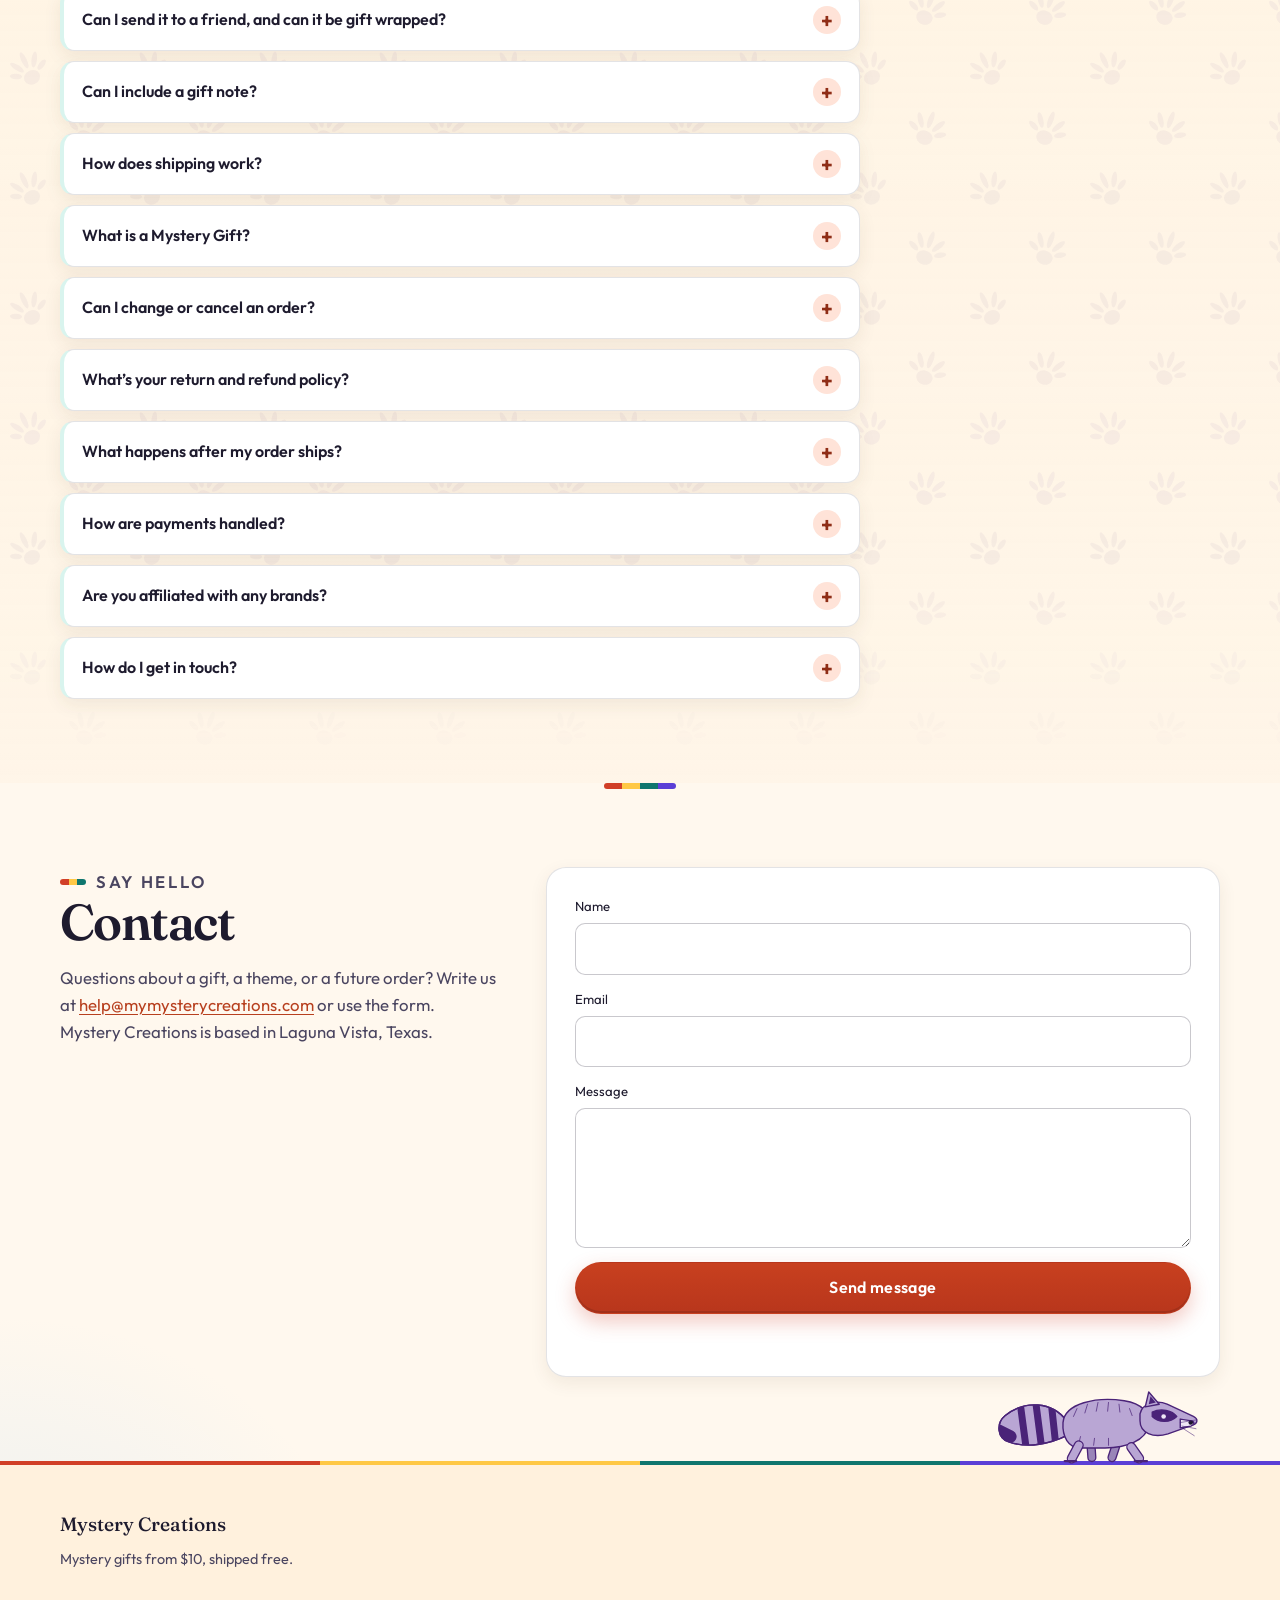
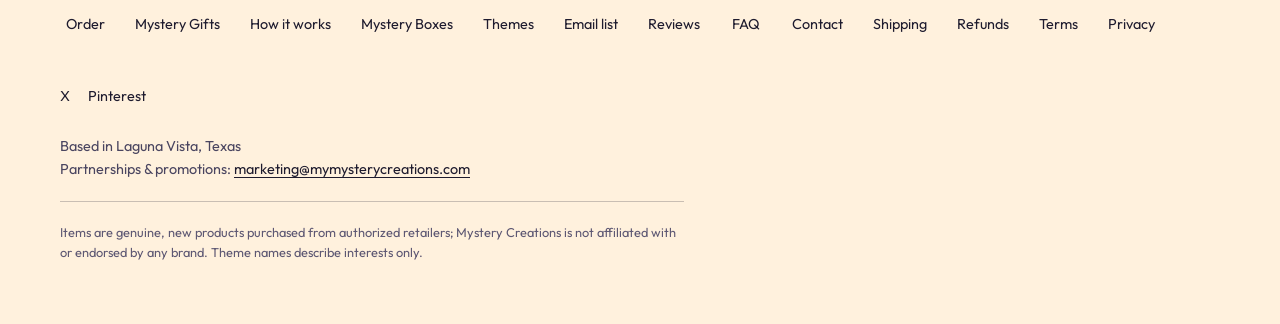
==== commit 82a79782: "Require a real theme before checkout Co-authored-by: OffWorldMechanic <OffWorldMechanic@users.norepl" ====
--- a/index.html
+++ b/index.html
@@ -650,9 +650,9 @@
             <div class="fold-card">
               <h1 class="slogan" data-store-tagline>Mystery gifts from $10, shipped free.</h1>
               <div class="field">
-                <label for="theme-select">Theme</label>
-                <select id="theme-select" name="theme" autocomplete="off">
-                  <option value="">Choose a theme…</option>
+                <label for="theme-select">Theme <span class="required">required</span></label>
+                <select id="theme-select" name="theme" autocomplete="off" required>
+                  <option value="" disabled selected>Choose your theme</option>
                 </select>
                 <p class="theme-hint" id="theme-hint" hidden></p>
               </div>
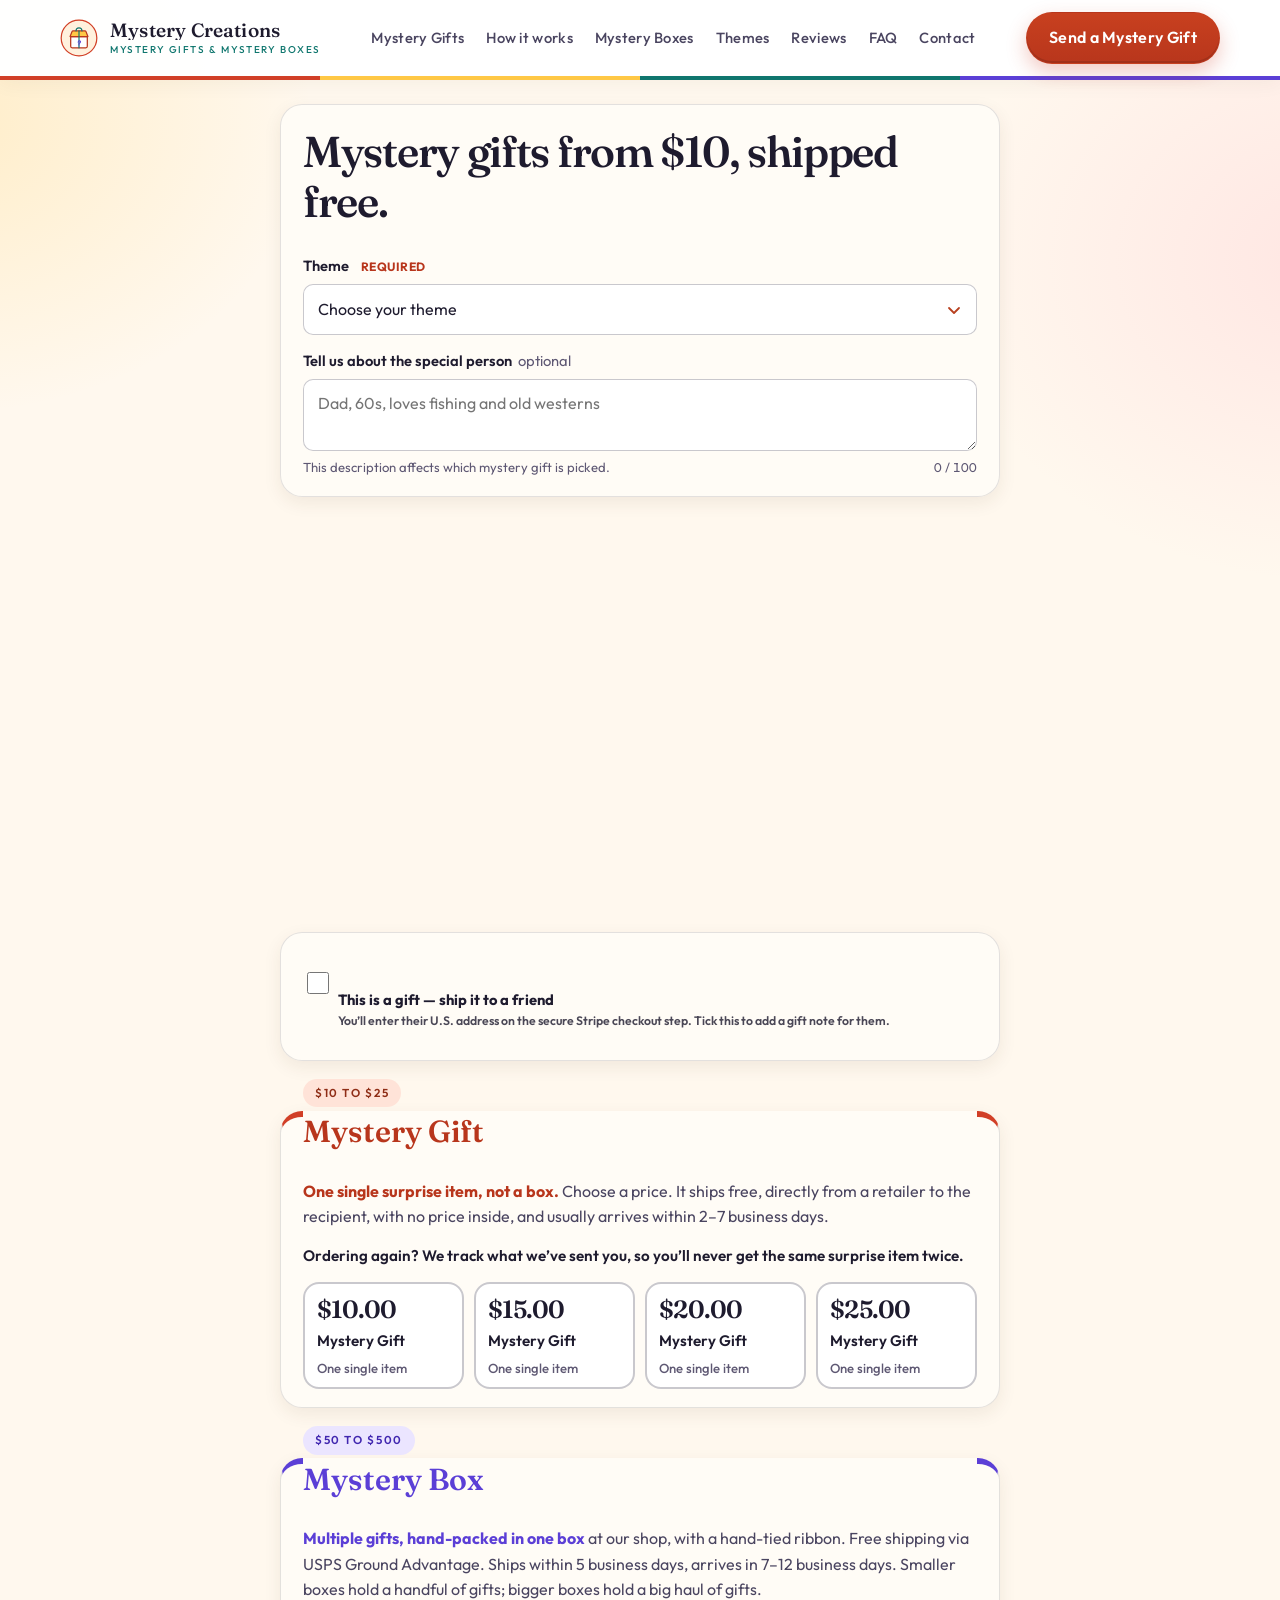
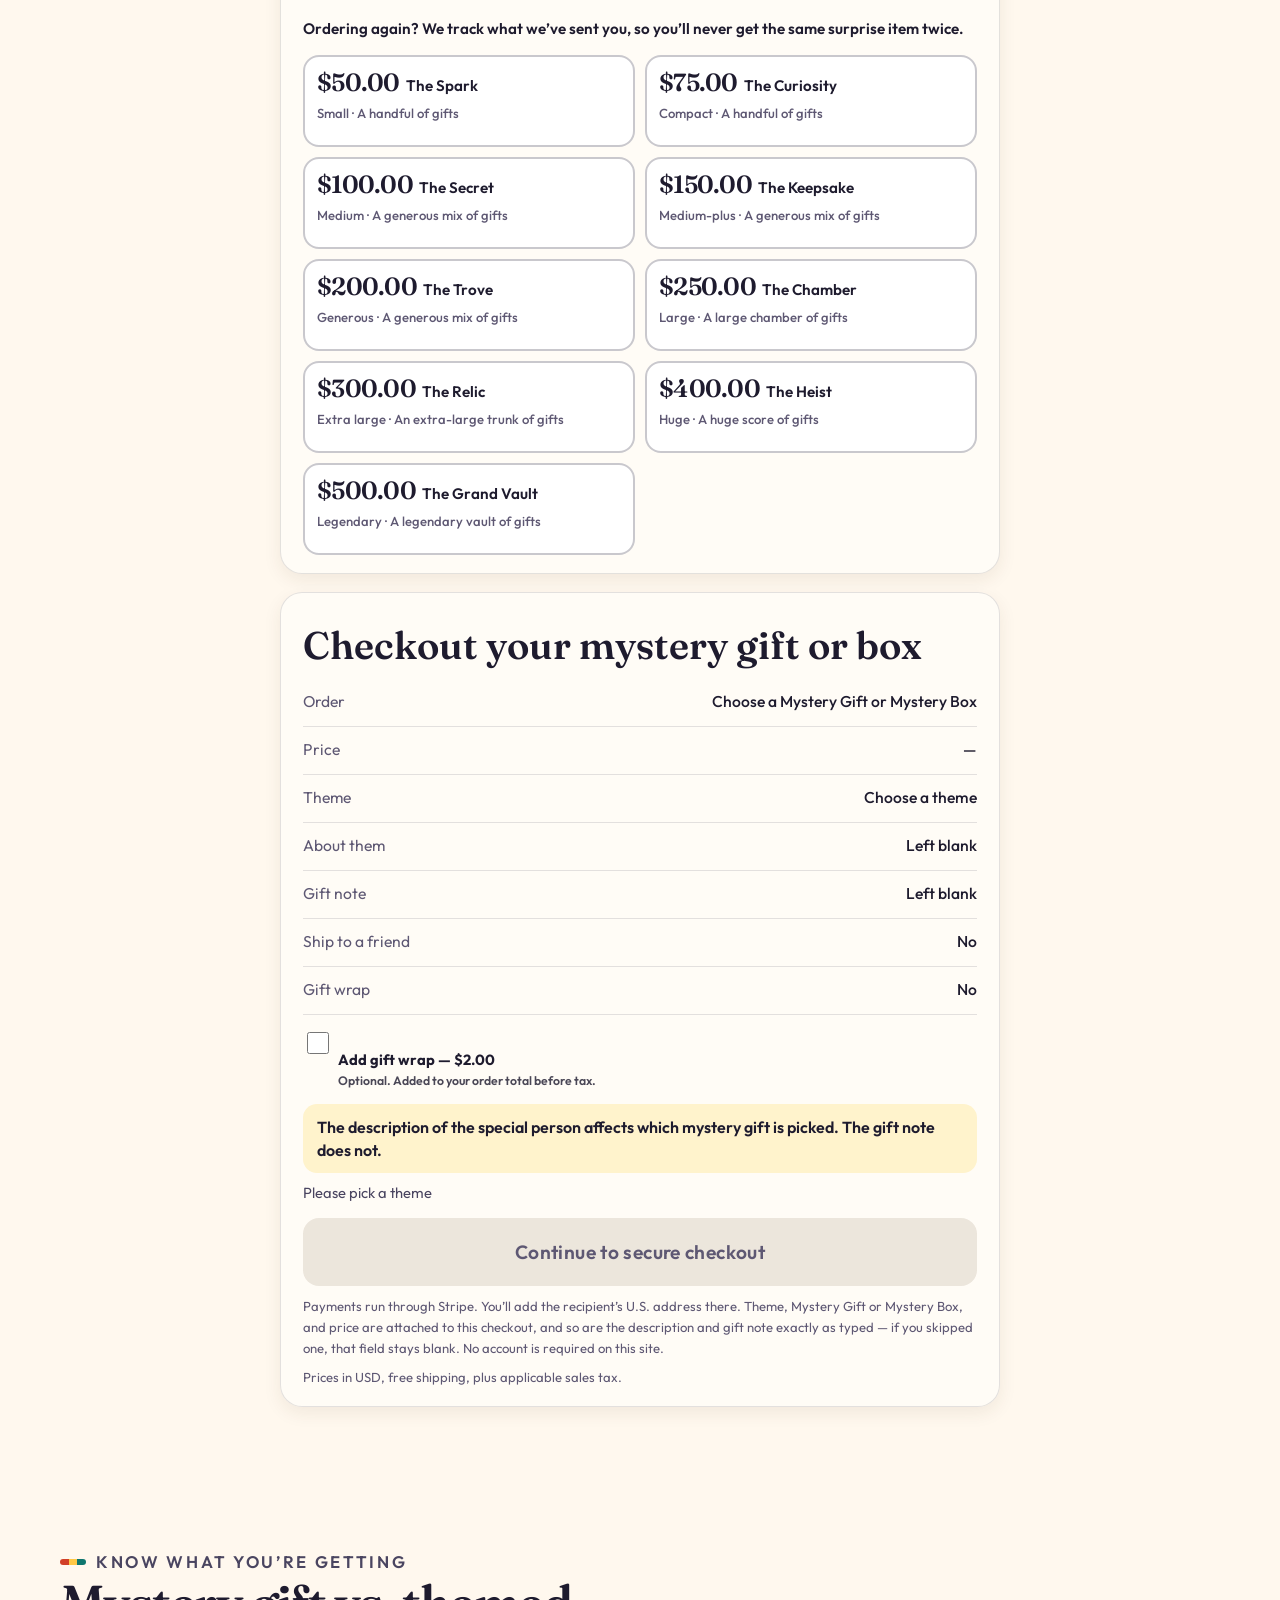
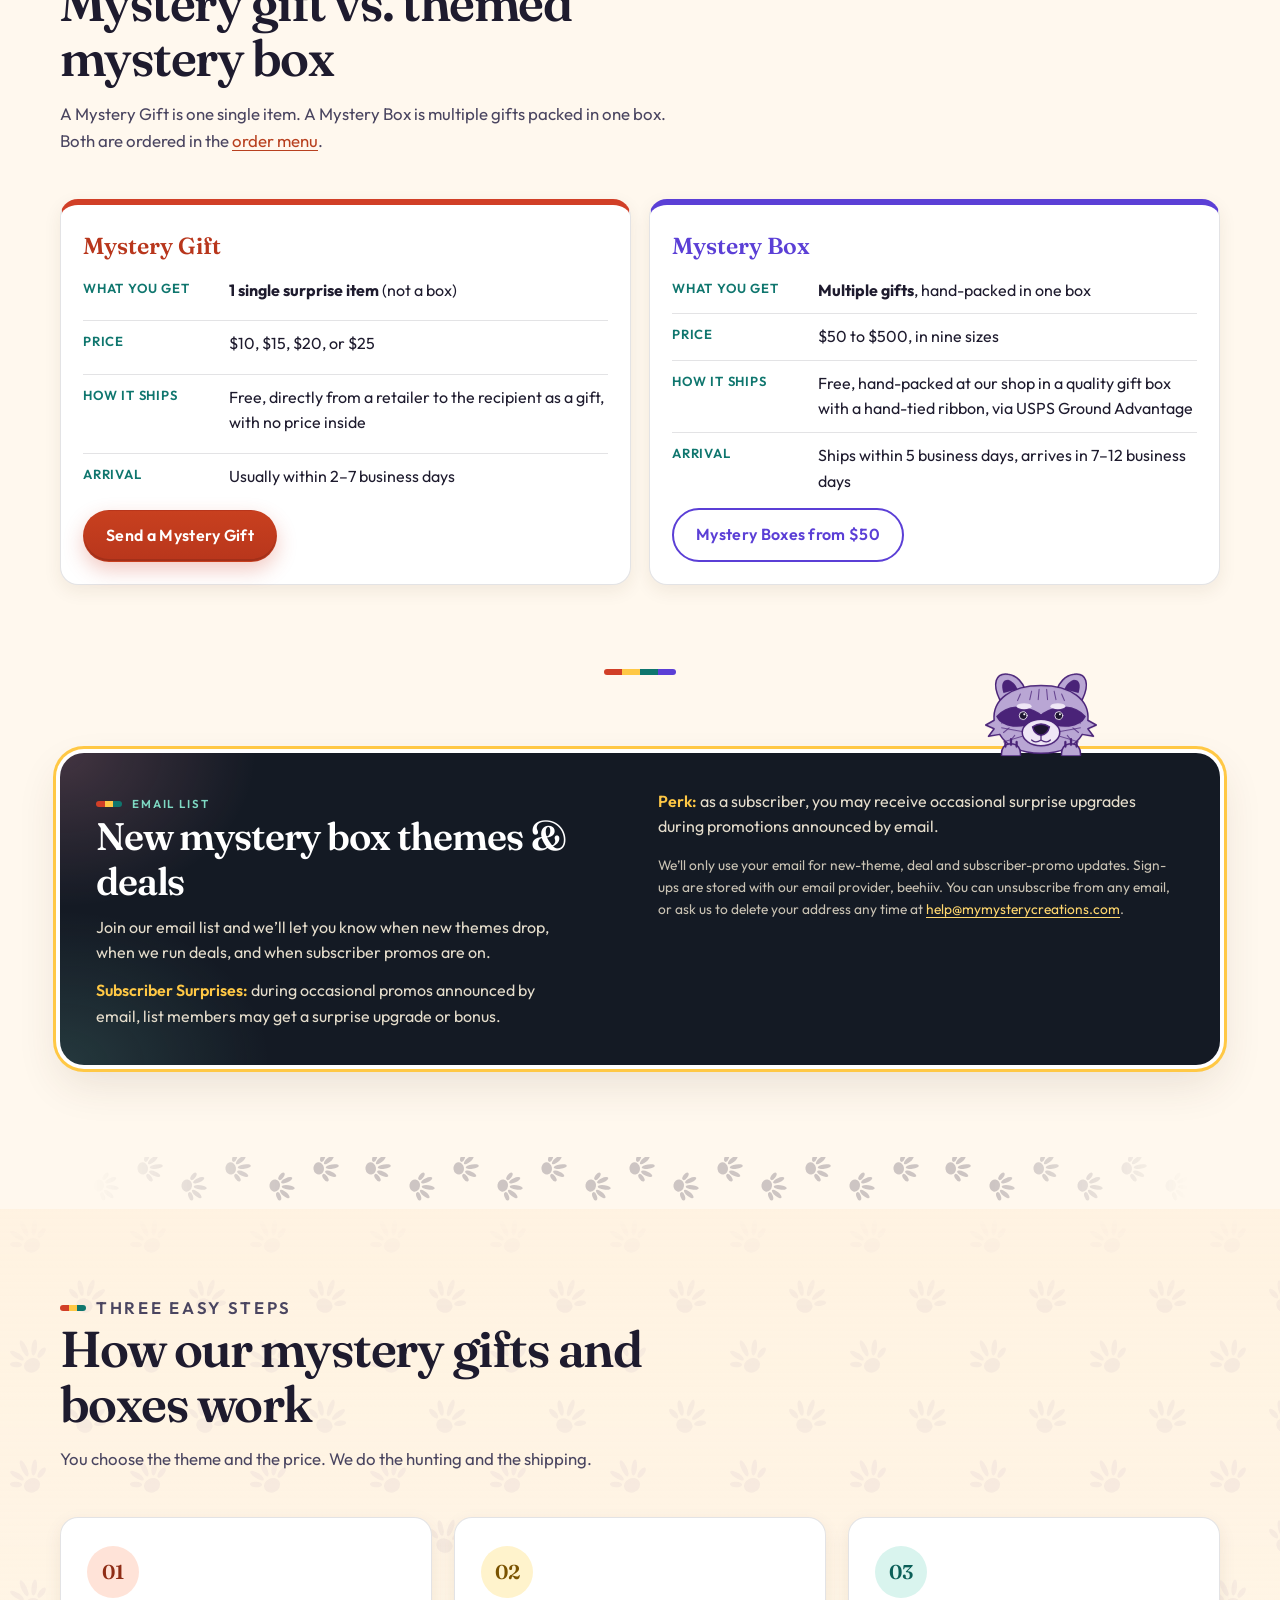
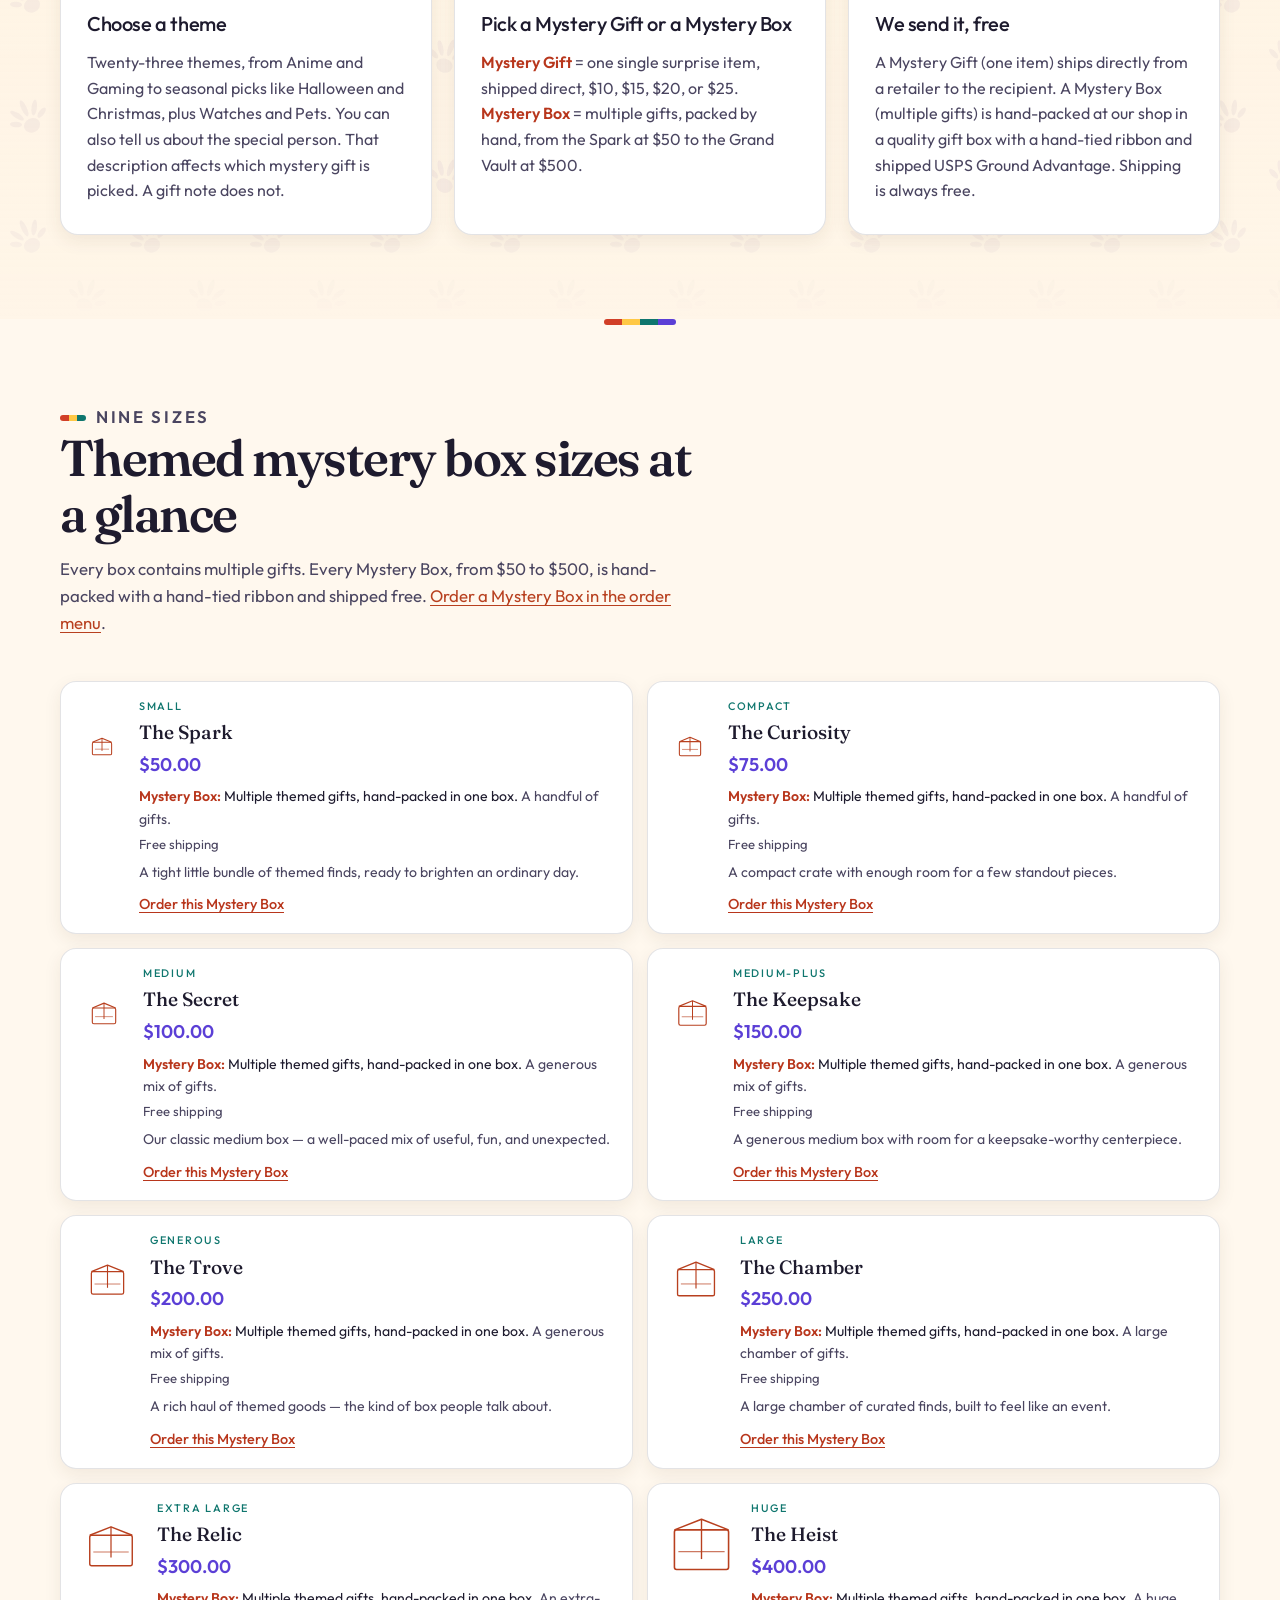
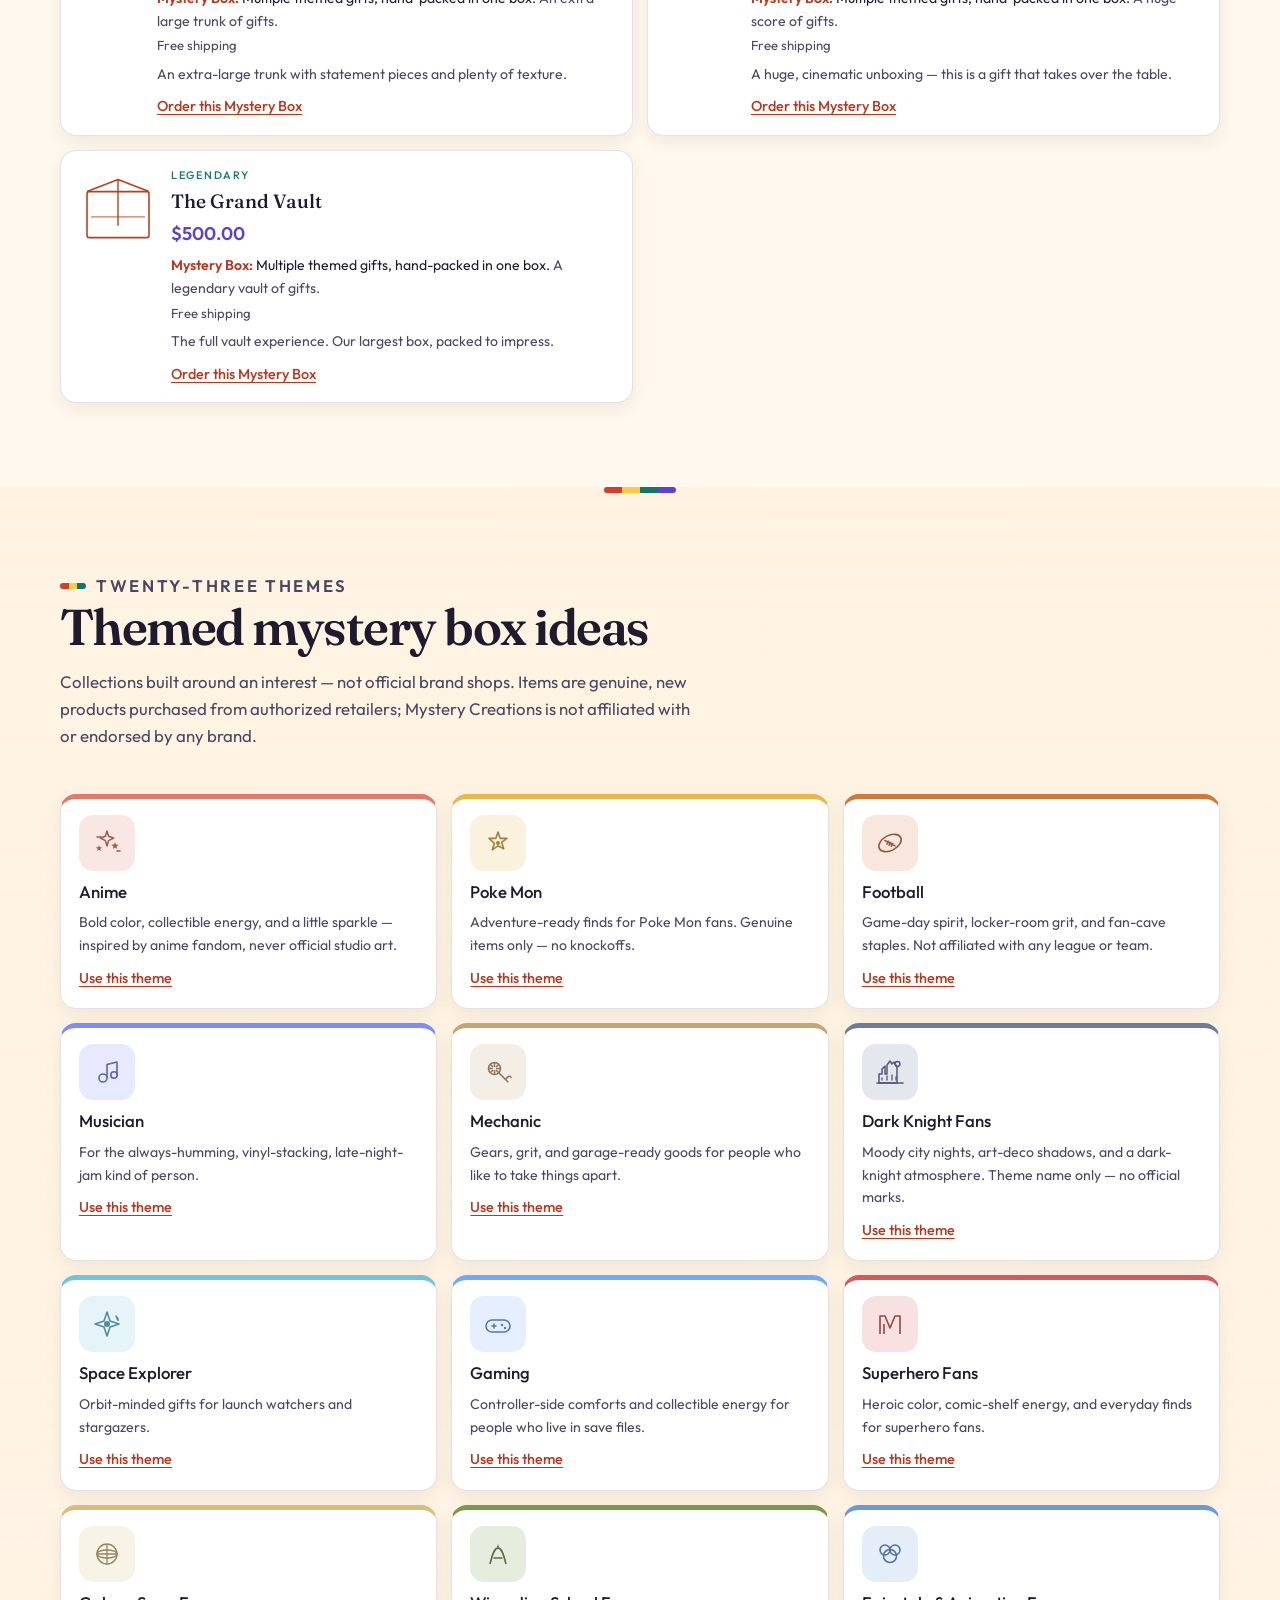
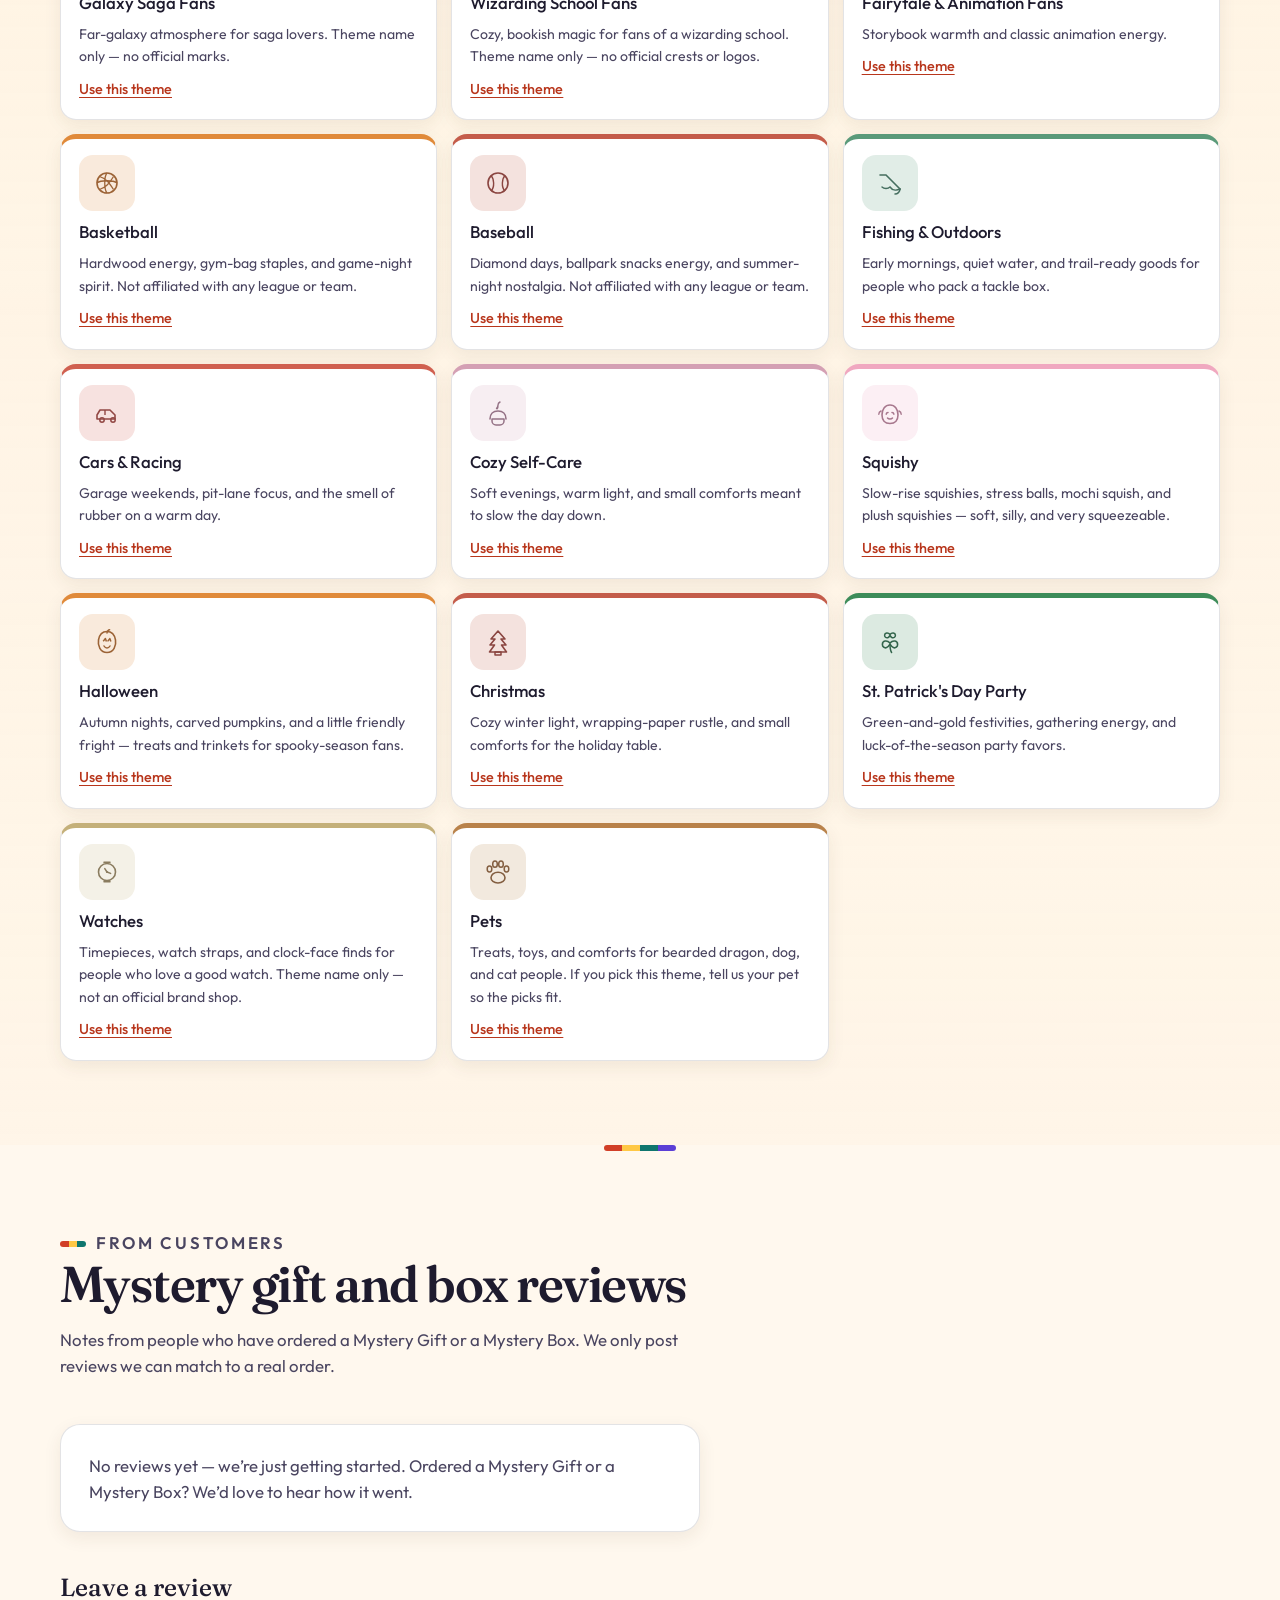
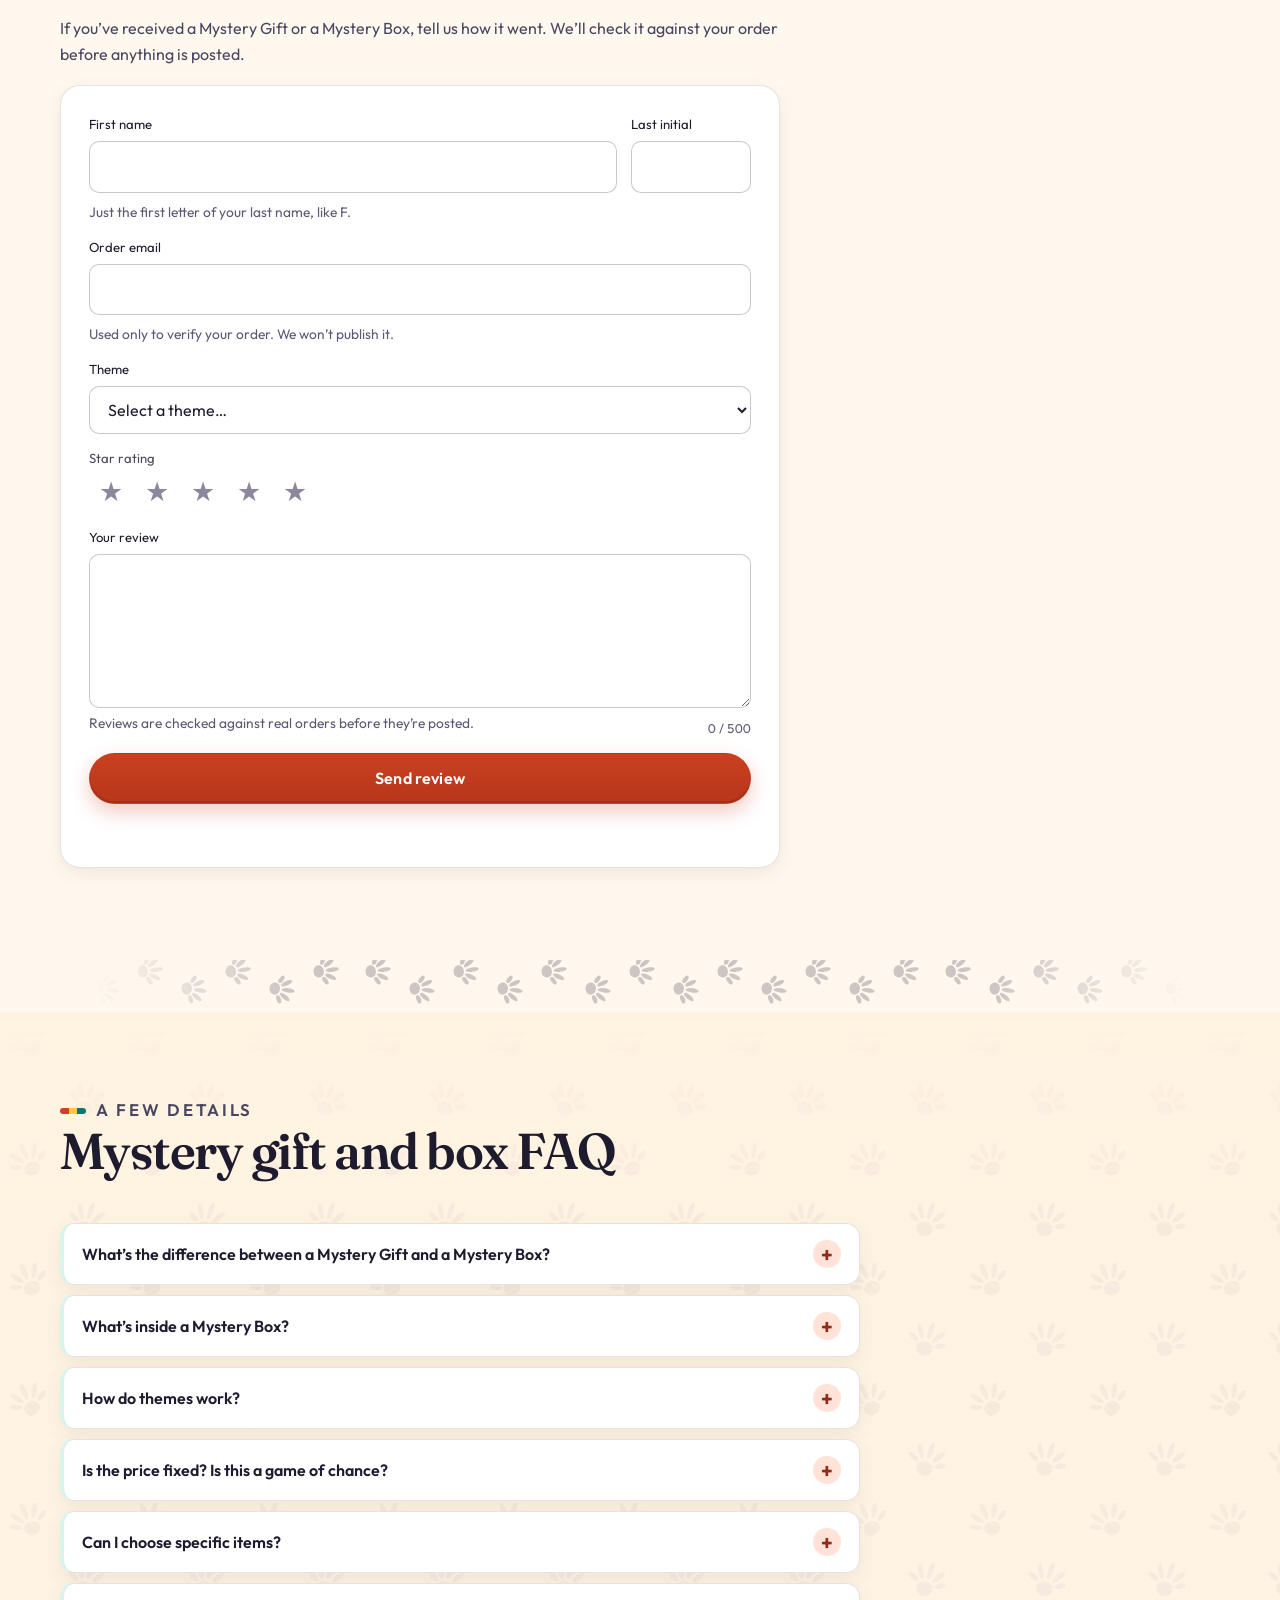
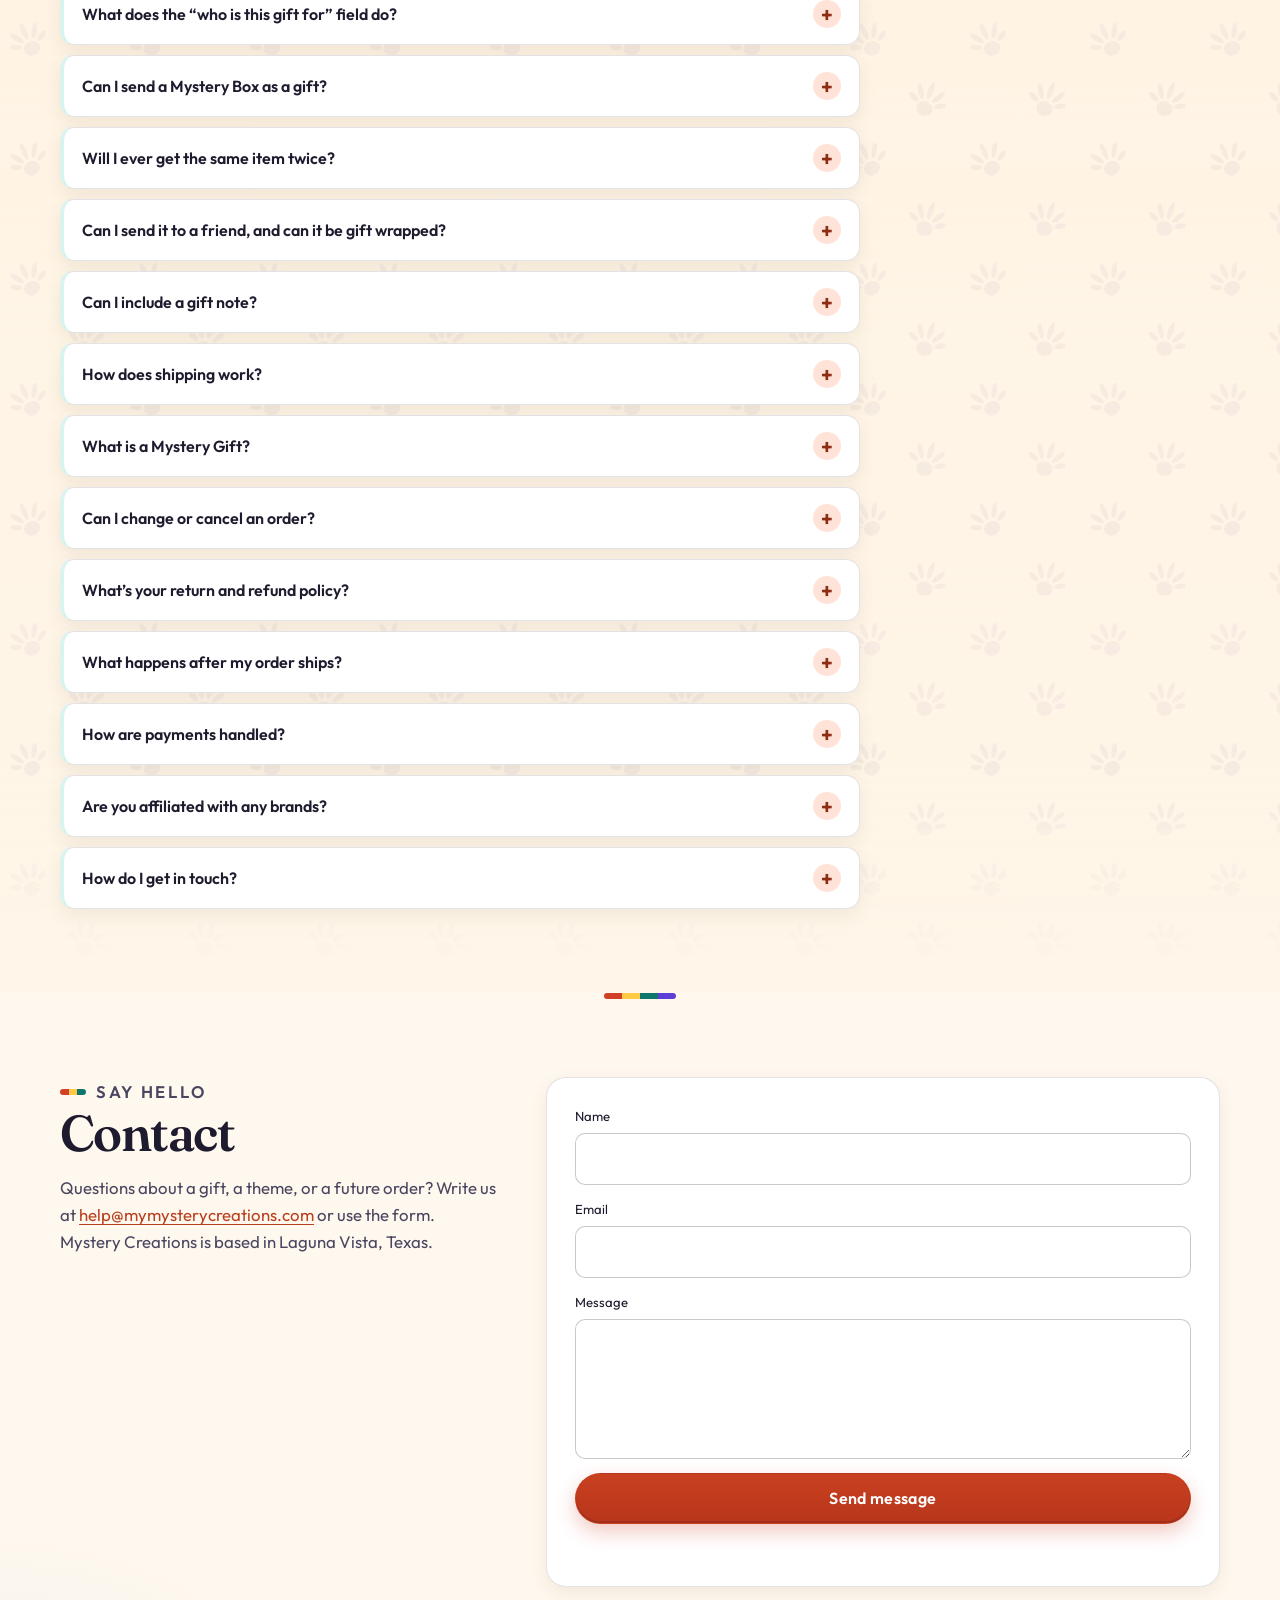
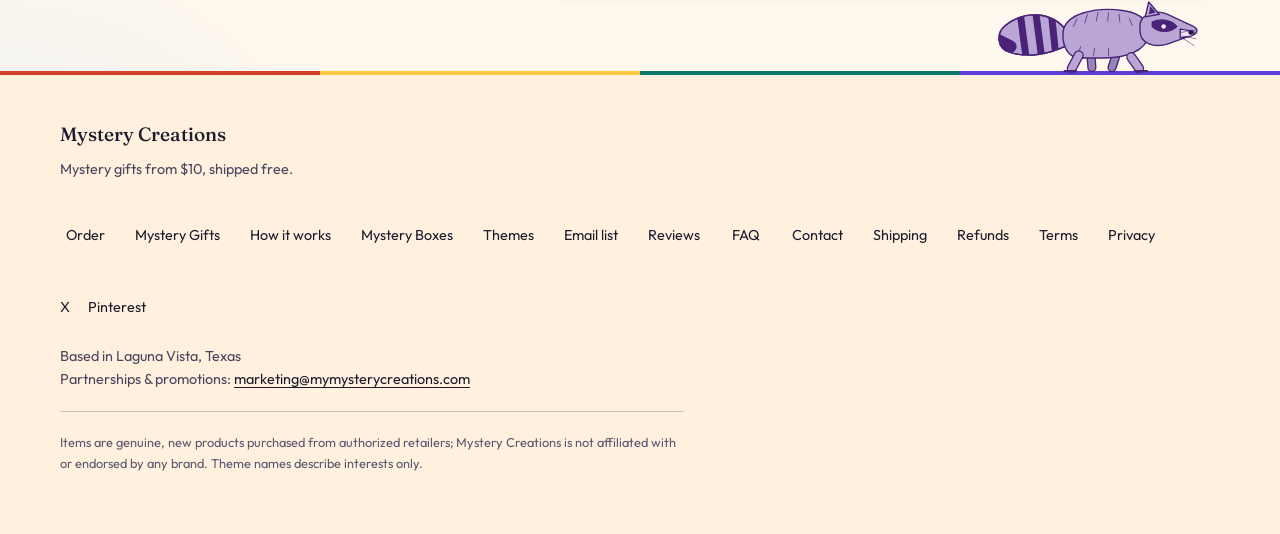
==== commit 73100167: "SEO: shorter meta description, keyword H2s, WebP theme images Shorten the homepage description to 14" ====
--- a/index.html
+++ b/index.html
@@ -10,11 +10,11 @@
   <link rel="apple-touch-icon" href="img/apple-touch-icon.png">
   <link rel="canonical" href="https://mymysterycreations.com/">
   <title>Mystery Creations — Mystery Gifts &amp; Themed Mystery Boxes</title>
-  <meta name="description" content="Mystery Gift from $10: one single surprise item (not a box), matched to a theme and shipped free, direct to the recipient, with no price inside. Mystery Boxes from $50 to $500: multiple gifts hand-packed in one box with a ribbon.">
+  <meta name="description" content="Mystery gifts from $10 and themed mystery boxes from $50 to $500. Free shipping, matched to a theme, sent to the recipient with no price inside.">
   <meta property="og:type" content="website">
   <meta property="og:site_name" content="Mystery Creations">
   <meta property="og:title" content="Mystery Creations — Mystery Gifts &amp; Themed Mystery Boxes">
-  <meta property="og:description" content="Mystery Gift from $10: one single surprise item (not a box), matched to a theme and shipped free, direct to the recipient, with no price inside. Mystery Boxes from $50 to $500: multiple gifts hand-packed in one box with a ribbon.">
+  <meta property="og:description" content="Mystery gifts from $10 and themed mystery boxes from $50 to $500. Free shipping, matched to a theme, sent to the recipient with no price inside.">
   <meta property="og:url" content="https://mymysterycreations.com/">
   <meta property="og:image" content="https://mymysterycreations.com/img/og-image.png">
   <meta property="og:image:width" content="1200">
@@ -24,7 +24,7 @@
   <meta name="twitter:site" content="@BeckyWithTheBox">
   <meta property="og:locale" content="en_US">
   <meta name="twitter:title" content="Mystery Creations — Mystery Gifts &amp; Themed Mystery Boxes">
-  <meta name="twitter:description" content="Mystery Gift from $10: one single surprise item (not a box), matched to a theme and shipped free, direct to the recipient, with no price inside. Mystery Boxes from $50 to $500: multiple gifts hand-packed in one box with a ribbon.">
+  <meta name="twitter:description" content="Mystery gifts from $10 and themed mystery boxes from $50 to $500. Free shipping, matched to a theme, sent to the recipient with no price inside.">
   <meta name="twitter:image" content="https://mymysterycreations.com/img/og-image.png">
   <meta name="p:domain_verify" content="3d99e6885bec0b0fa13d048368ad25af"/>
   <link rel="icon" type="image/svg+xml" href="img/favicon.svg">
@@ -56,7 +56,7 @@
       "email": "help@mymysterycreations.com",
       "image": "https://mymysterycreations.com/img/og-image.png",
       "logo": "https://mymysterycreations.com/img/apple-touch-icon.png",
-      "description": "Mystery Gift from $10: one single surprise item (not a box), matched to a theme and shipped free, direct to the recipient, with no price inside. Mystery Boxes from $50 to $500: multiple gifts hand-packed in one box with a ribbon.",
+      "description": "Mystery gifts from $10 and themed mystery boxes from $50 to $500. Free shipping, matched to a theme, sent to the recipient with no price inside.",
       "sameAs": [
         "https://www.pinterest.com/mymysterycreations/",
         "https://x.com/BeckyWithTheBox"
@@ -710,7 +710,7 @@
         </fieldset>
 
         <section class="shop-panel checkout-block" id="checkout" aria-labelledby="checkout-title">
-          <h2 id="checkout-title">Checkout</h2>
+          <h2 id="checkout-title">Checkout your mystery gift or box</h2>
           <div class="order-summary">
             <div class="summary-row"><span>Order</span><strong data-summary-item>Choose a Mystery Gift or Mystery Box</strong></div>
             <div class="summary-row"><span>Price</span><strong data-summary-price>—</strong></div>
@@ -739,7 +739,7 @@
       <div class="wrap">
         <div class="section-head">
           <p class="eyebrow">Know what you’re getting</p>
-          <h2>Mystery Gift vs. Mystery Box</h2>
+          <h2>Mystery gift vs. themed mystery box</h2>
           <p>A Mystery Gift is one single item. A Mystery Box is multiple gifts packed in one box. Both are ordered in the <a href="#order">order menu</a>.</p>
         </div>
         <div class="compare-grid">
@@ -773,7 +773,7 @@
         <div class="waitlist-card">
           <div class="waitlist-copy">
             <p class="eyebrow">Email list</p>
-            <h2>New themes &amp; deals</h2>
+            <h2>New mystery box themes &amp; deals</h2>
             <p>Join our email list and we’ll let you know when new themes drop, when we run deals, and when subscriber promos are on.</p>
             <p class="waitlist-perk"><strong>Subscriber Surprises:</strong> during occasional promos announced by email, list members may get a surprise upgrade or bonus.</p>
           </div>
@@ -793,7 +793,7 @@
       <div class="wrap">
         <div class="section-head">
           <p class="eyebrow">Three easy steps</p>
-          <h2>How it works</h2>
+          <h2>How our mystery gifts and boxes work</h2>
           <p>You choose the theme and the price. We do the hunting and the shipping.</p>
         </div>
         <div class="steps">
@@ -820,7 +820,7 @@
       <div class="wrap">
         <div class="section-head">
           <p class="eyebrow">Nine sizes</p>
-          <h2>Mystery Box sizes at a glance</h2>
+          <h2>Themed mystery box sizes at a glance</h2>
           <p>Every box contains multiple gifts. Every Mystery Box, from $50 to $500, is hand-packed with a hand-tied ribbon and shipped free. <a href="#box-order">Order a Mystery Box in the order menu</a>.</p>
         </div>
         <div class="tier-overview" id="tier-overview"></div>
@@ -831,7 +831,7 @@
       <div class="wrap">
         <div class="section-head">
           <p class="eyebrow">Twenty-three themes</p>
-          <h2>Theme ideas</h2>
+          <h2>Themed mystery box ideas</h2>
           <p>Collections built around an interest — not official brand shops. Items are genuine, new products purchased from authorized retailers; Mystery Creations is not affiliated with or endorsed by any brand.</p>
         </div>
         <div class="theme-overview" id="theme-overview"></div>
@@ -843,7 +843,7 @@
       <div class="wrap">
         <div class="section-head">
           <p class="eyebrow">From customers</p>
-          <h2>Reviews</h2>
+          <h2>Mystery gift and box reviews</h2>
           <p>Notes from people who have ordered a Mystery Gift or a Mystery Box. We only post reviews we can match to a real order.</p>
         </div>
         <div id="reviews-list" class="reviews-list" aria-live="polite"></div>
@@ -904,7 +904,7 @@
       <div class="wrap">
         <div class="section-head">
           <p class="eyebrow">A few details</p>
-          <h2>FAQ</h2>
+          <h2>Mystery gift and box FAQ</h2>
         </div>
         <div class="faq-list">
           <details class="faq">
@@ -1043,7 +1043,7 @@
     <div class="wrap order-bar-inner">
       <div class="order-bar-copy">
         <p>Your order</p>
-        <h2 id="order-bar-line">Pick a size and a theme</h2>
+        <h2 id="order-bar-line">Pick a mystery box size and theme</h2>
       </div>
       <a class="btn btn-gold" href="#checkout">Checkout</a>
     </div>
